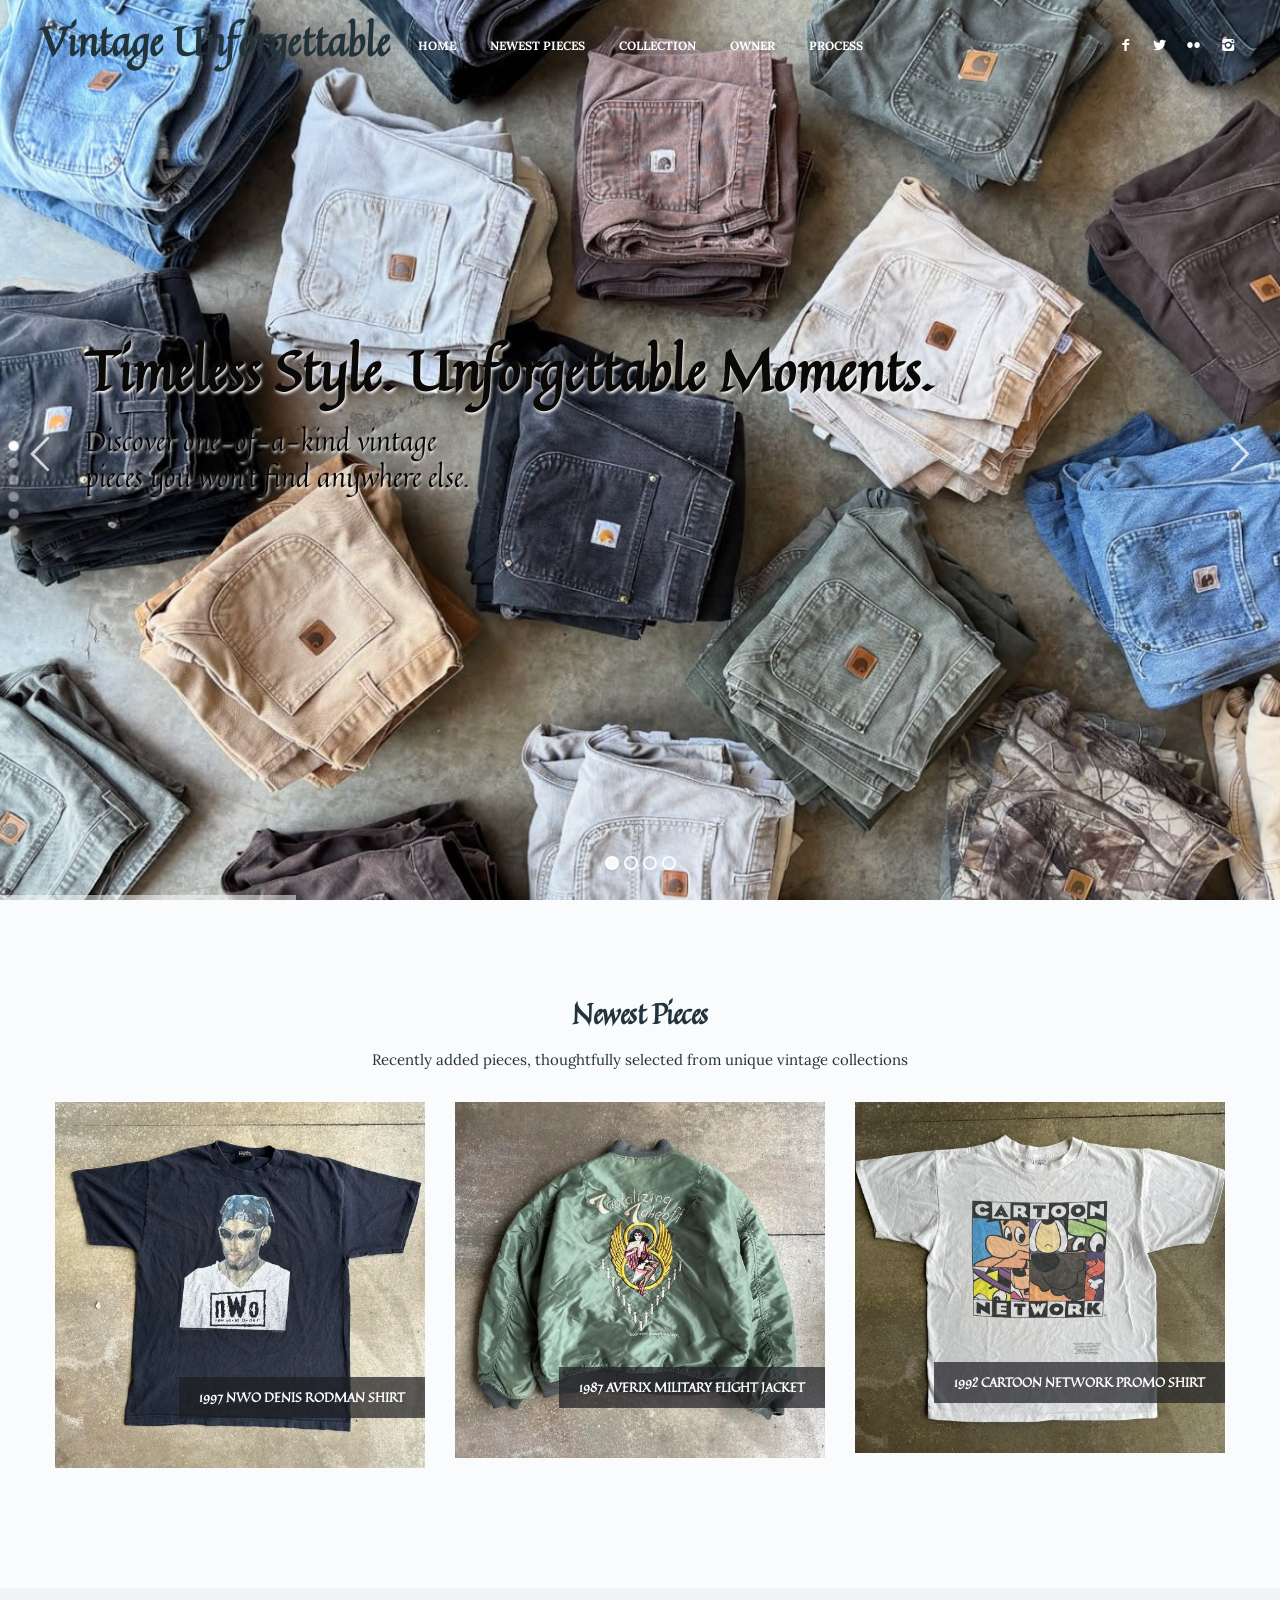
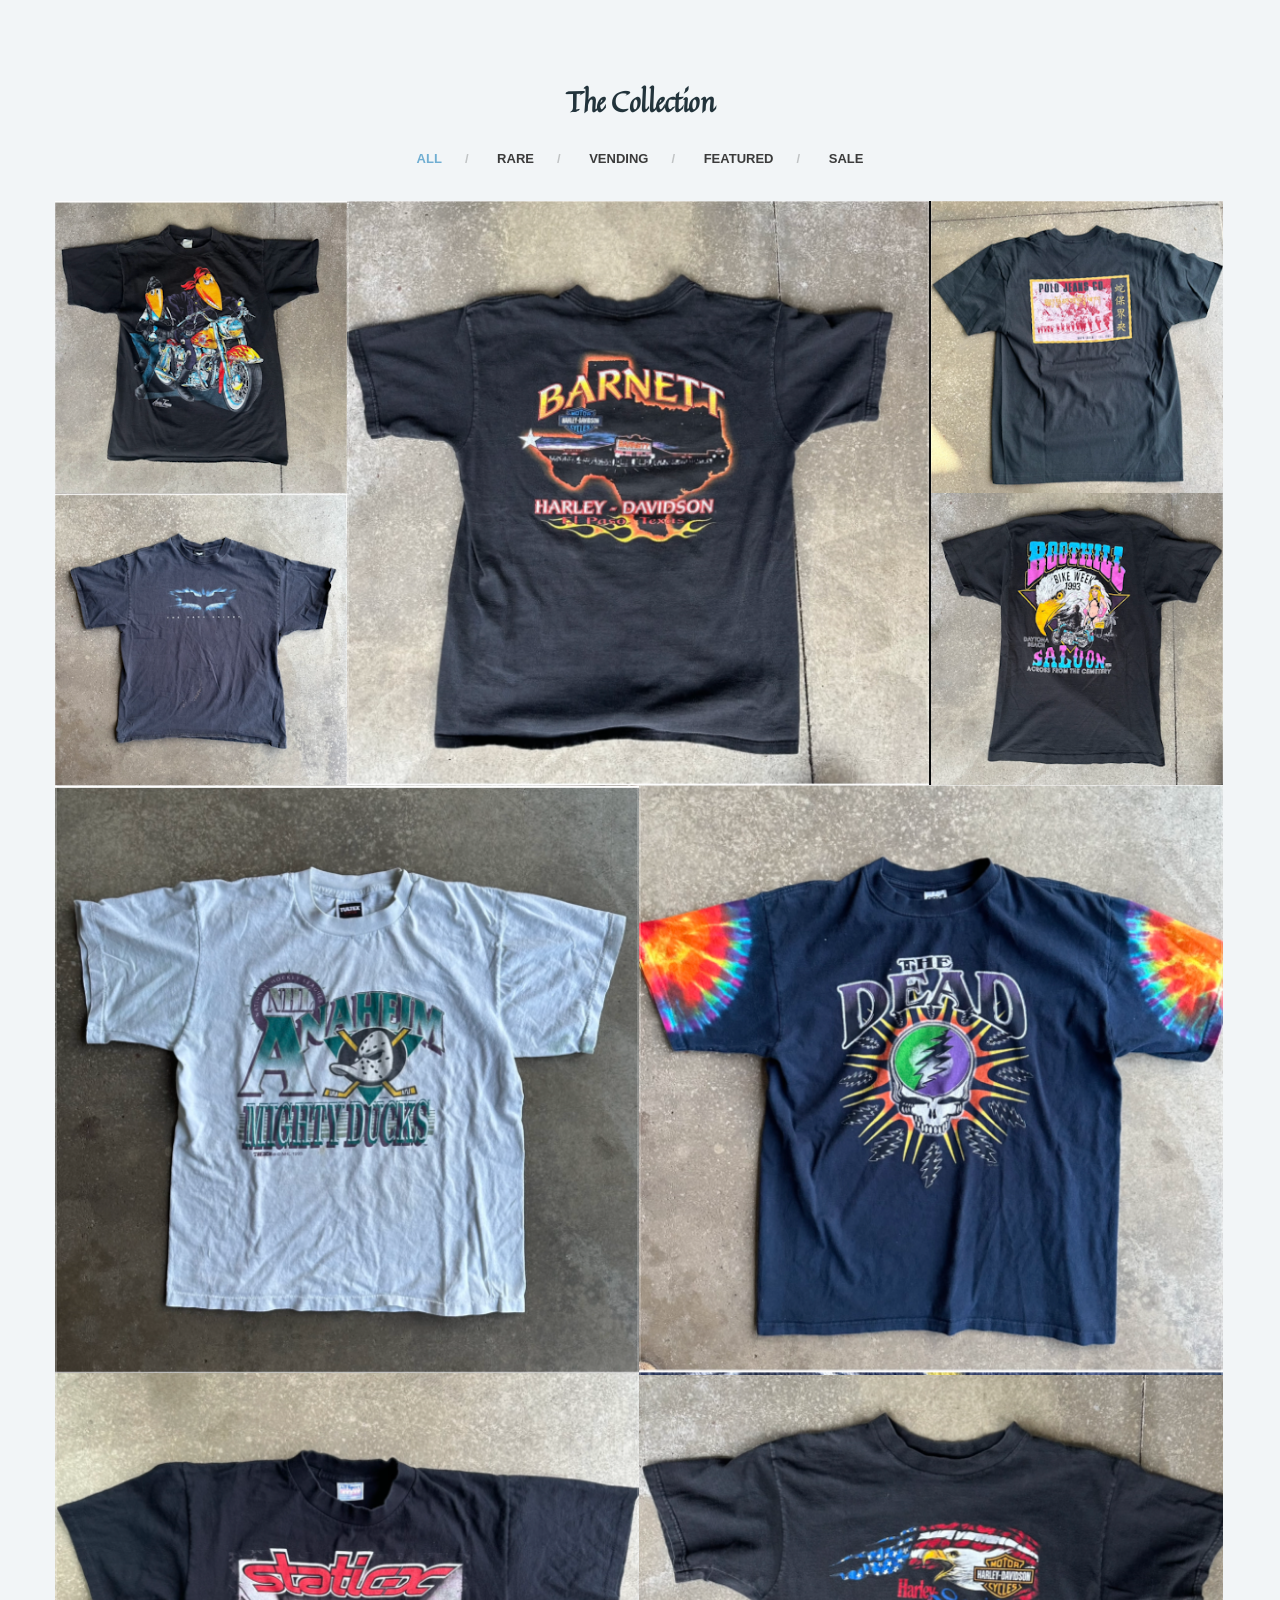
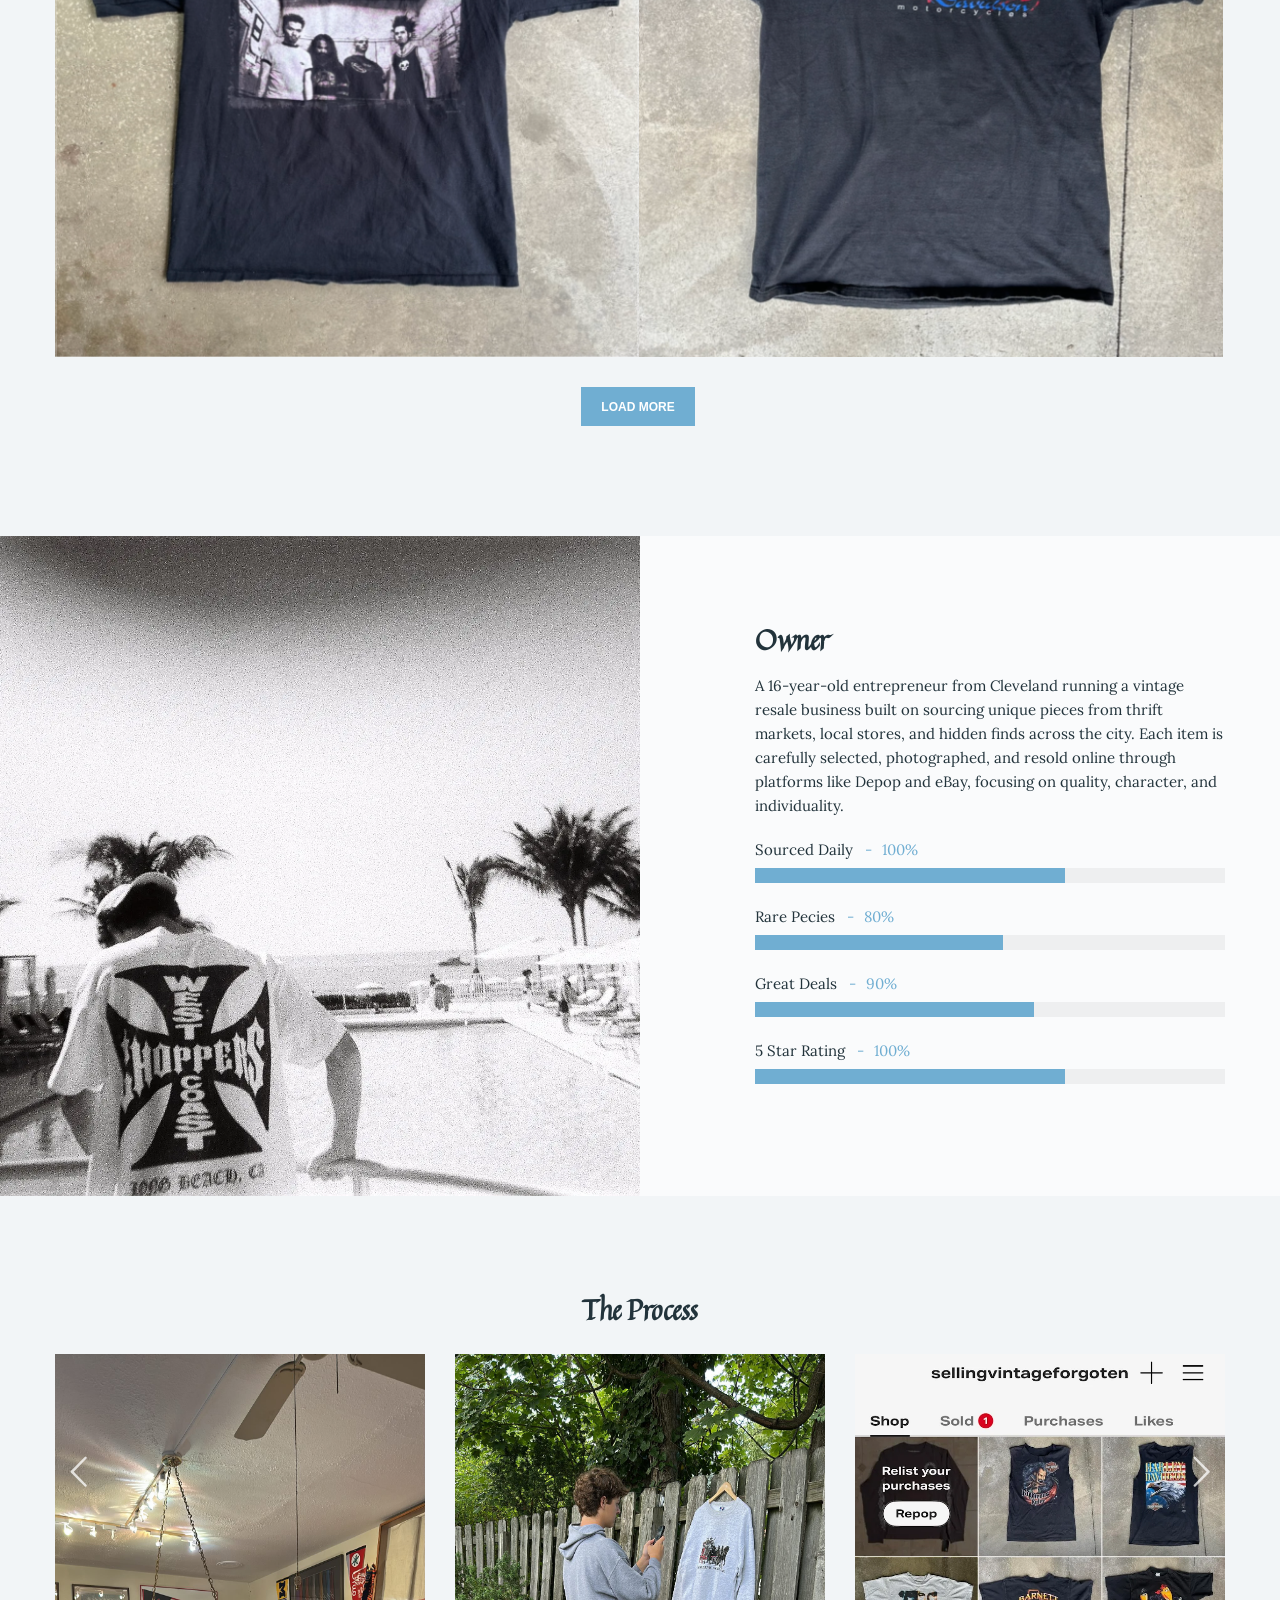
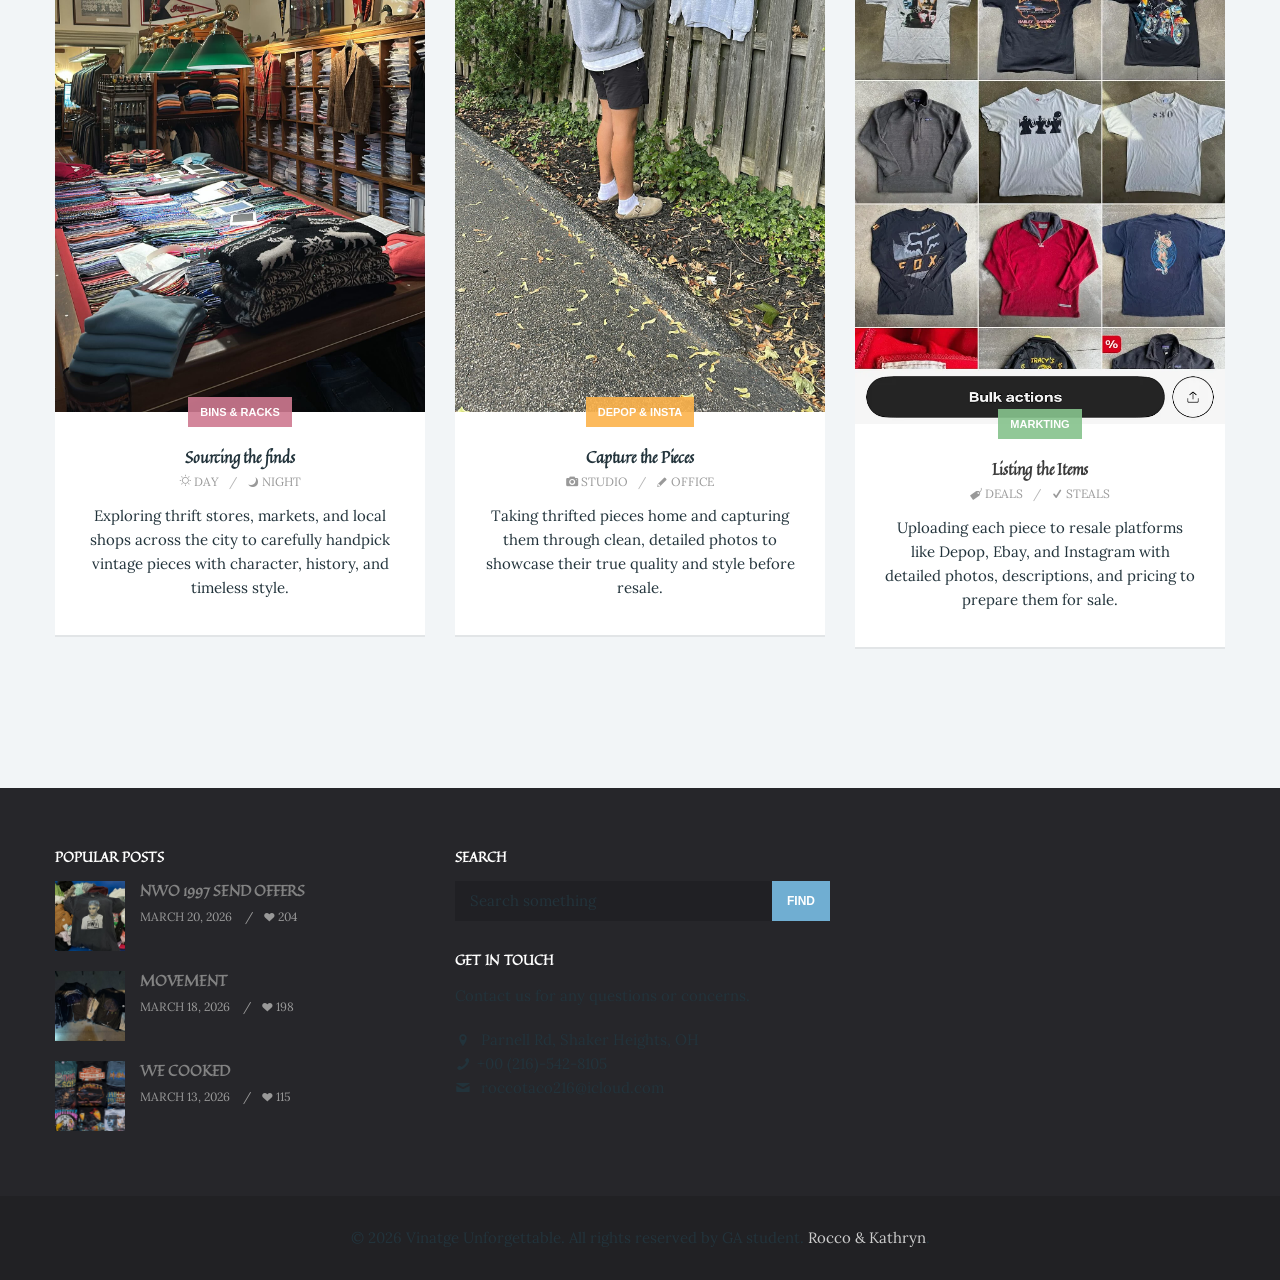
==== index.html @ 52783e13 "345 rrr" ====
<!DOCTYPE html>
<html lang="en">

<head>
  <meta charset="utf-8">
  <meta name="viewport" content="width=device-width, initial-scale=1.0">
  <meta name="description" content="">
  <meta name="author" content="">
  <link rel="shortcut icon" href="style/images/favicon.png">
  <title>Vinatge Unforgettable</title>
  <!-- Bootstrap core CSS -->
  <link href="style/css/bootstrap.min.css" rel="stylesheet">
  <link href="style/css/plugins.css" rel="stylesheet">
  <link href="style.css" rel="stylesheet">
  <link href="style/css/color/blue.css" rel="stylesheet">
  <link rel="preconnect" href="https://fonts.googleapis.com">
  <link rel="preconnect" href="https://fonts.gstatic.com" crossorigin>
  <link
    href="https://fonts.googleapis.com/css2?family=Lora:ital,wght@0,400..700;1,400..700&family=Quintessential&display=swap"
    rel="stylesheet">
  <link href="style/type/icons.css" rel="stylesheet">
  <link href="style/css/custom.css" rel="stylesheet">
</head>

<body>
  <div id="preloader">
    <div class="textload">Loading</div>
    <div id="status">
      <div class="spinner"></div>
    </div>
  </div>
  <main class="body-wrapper">
    <nav class="navbar">
      <div class="navbar-header">
        <div class="basic-wrapper">
          <div class="navbar-brand"> <a href="#">Vintage Unforgettable</a>
          </div>
          <a class="btn responsive-menu" data-toggle="collapse" data-target=".navbar-collapse"><i></i></a>
        </div>
        <!-- /.basic-wrapper -->
      </div>
      <!-- /.navbar-header -->
      <div class="collapse navbar-collapse">
        <ul class="nav navbar-nav">
          <li class="current"><a href="#">Home</a></li>
          <li><a href="#newestpieces">Newest Pieces</a></li>
          <li><a href="#collection">Collection</a></li>
          <li><a href="#owner">Owner</a></li>
          <li><a href="#theprocess">Process</a></li>


        </ul>
        <!-- /.navbar-nav -->
      </div>
      <!-- /.navbar-collapse -->
      <div class="social-wrapper">
        <ul class="social naked">
          <li><a href="#"><i class="icon-s-facebook"></i></a></li>
          <li><a href="#"><i class="icon-s-twitter"></i></a></li>
          <li><a href="#"><i class="icon-s-flickr"></i></a></li>
          <li><a href="#"><i class="icon-s-instagram"></i></a></li>
        </ul>
        <!-- /.social -->
      </div>
      <!-- /.social-wrapper -->
    </nav>
    <!-- /.navbar -->

    <div class="tp-fullscreen-container revolution">
      <div class="tp-fullscreen">
        <ul>
          <li data-transition="fade"> <img src="img/pants.jpg" alt="" data-bgposition="center top" data-bgfit="cover"
              data-bgrepeat="no-repeat" />
            <h1 class="tp-caption large sfr" data-x="30" data-y="263" data-speed="900" data-start="800"
              data-easing="Sine.easeOut">Timeless Style. Unforgettable Moments.</h1>
            <div class="tp-caption medium sfr" data-x="30" data-y="348" data-speed="900" data-start="1500"
              data-easing="Sine.easeOut">Discover one-of-a-kind vintage <br />
              pieces you won’t find anywhere else.</div>
          </li>
          <li data-transition="fade"> <img src="img/car.jpg" alt="" data-bgposition="center top" data-bgfit="cover"
              data-bgrepeat="no-repeat" />
            <div class="tp-caption large text-center sfl" data-x="center" data-y="283" data-speed="900" data-start="800"
              data-easing="Sine.easeOut">Built on Rarity.</div>
            <div class="tp-caption large text-center sfr" data-x="center" data-y="363" data-speed="900"
              data-start="1500" data-easing="Sine.easeOut"> Defined by Style.</div>
          </li>
          <li data-transition="fade"> <img src="img/unnamed.jpg" alt="" data-bgposition="center top" data-bgfit="cover"
              data-bgrepeat="no-repeat" />
            <div class="tp-caption large text-center sfb" data-x="center" data-y="293" data-speed="900" data-start="800"
              data-easing="Sine.easeOut">Beyond Ordinary Vintage</div>
            <div class="tp-caption medium text-center sfb" data-x="center" data-y="387" data-speed="900"
              data-start="1500" data-easing="Sine.easeOut">Authentic vintage finds you won’t come across twice</div>
          </li>
          <li data-transition="fade"> <img src="img/hoodie.webp" alt="" data-bgposition="center top" data-bgfit="cover"
              data-bgrepeat="no-repeat" />
            <div class="tp-caption large text-center sfb" data-x="center" data-y="293" data-speed="900" data-start="800"
              data-easing="Sine.easeOut">Beyond Ordinary Vintage</div>
            <div class="tp-caption medium text-center sfb" data-x="center" data-y="387" data-speed="900"
              data-start="1500" data-easing="Sine.easeOut">Authentic vintage finds you won’t come across twice</div>
          </li>

        </ul>
        <div class="tp-bannertimer tp-bottom"></div>
      </div>
      <!-- /.tp-fullscreen-container -->
    </div>
    <!-- /.revolution -->

    <div class="light-wrapper">
      <div class="container inner">
        <div class="thin">
          <h3 class="section-title text-center"> Newest Pieces </h3>
          <div class="dark-wrapper" id="newestpieces"></div>
          <p class="text-center">Recently added pieces, thoughtfully selected from unique vintage collections</p>
        </div>
        <!-- /.thin -->
        <div class="divide10"></div>
        <div class="row">
          <div class="col-sm-4">
            <div class="caption-overlay">
              <figure><a href="#"><img src="style/images/NWO.webp" alt="" /> </a></figure>
              <div class="caption bottom-right">
                <div class="title">
                  <h3 class="main-title layer">1997 NWO Denis Rodman Shirt</h3>
                </div>
                <!--/.title -->
              </div>
              <!--/.caption -->
            </div>
          </div>
          <!-- /column -->
          <div class="col-sm-4">
            <div class="caption-overlay">
              <figure><a href="#"><img src="style/images/art/jacket.webp" alt="" /> </a></figure>
              <div class="caption bottom-right">
                <div class="title">
                  <h3 class="main-title layer">1987 AVERIX Military Flight Jacket</h3>
                </div>
                <!--/.title -->
              </div>
              <!--/.caption -->
            </div>
          </div>
          <!-- /column -->
          <div class="col-sm-4">
            <div class="caption-overlay">
              <figure><a href="#"><img src="style/images/Cart.webp" alt="" /> </a></figure>
              <div class="caption bottom-right">
                <div class="title">
                  <h3 class="main-title layer">1992 Cartoon Network Promo Shirt</h3>
                </div>
                <!--/.title -->
              </div>
              <!--/.caption -->
            </div>
          </div>
          <!-- /column -->
        </div>
        <!-- /.row -->

      </div>
      <!-- /.container -->
    </div>
    <!-- /.light-wrapper -->

    <div class="dark-wrapper" id="collection">
      <div class="container inner">
        <div class="thin">
          <h3 class="section-title text-center">The Collection</h3>
          <p class="text-center"></p>
        </div>
        <!-- /.thin -->
        <div class="divide10"></div>
        <div class="cbp-panel">
          <div id="js-filters-mosaic" class="cbp-filter-container text-center">
            <div data-filter="*" class="cbp-filter-item-active cbp-filter-item">All</div>
            <div data-filter=".print" class="cbp-filter-item"> Rare </div>
            <div data-filter=".web" class="cbp-filter-item"> Vending </div>
            <div data-filter=".logo" class="cbp-filter-item"> Featured </div>
            <div data-filter=".motion" class="cbp-filter-item"> Sale </div>
          </div>
          <div id="js-grid-mosaic" class="cbp">
            <div class="cbp-item print motion"> <a class="cbp-caption fancybox-media" data-rel="portfolio"
                href="https://vimeo.com/24243147" data-title-id="title-1">
                <div class="cbp-caption-defaultWrap"> <img src="" alt="" /> </div>
                <div class="cbp-caption-activeWrap">
                  <div class="cbp-l-caption-alignCenter">
                    <div class="cbp-l-caption-body">
                      <div class="cbp-l-caption-title"><span class="cbp-plus"></span></div>
                    </div>
                  </div>
                </div>
                <!--/.cbp-caption-activeWrap -->
              </a>
              <div id="title-1" class="hidden">
                <h3>Ipsum Tortor Dapibus</h3>
                <p>Aenean eu leo quam. Pellentesque ornare sem lacinia quam venenatis vestibulum.</p>
              </div>
              <!-- /.hidden -->
            </div>
            <!--/.cbp-item -->

            <div class="cbp-item print"> <a class="cbp-caption fancybox-media" data-rel="portfolio"
                href="style/images/art/p2-full.jpg" data-title-id="title-2">
                <div class="cbp-caption-defaultWrap"> <img src="img/bike.png" alt="" /> </div>
                <div class="cbp-caption-activeWrap">
                  <div class="cbp-l-caption-alignCenter">
                    <div class="cbp-l-caption-body">
                      <div class="cbp-l-caption-title"><span class="cbp-plus"></span></div>
                    </div>
                  </div>
                </div>
                <!--/.cbp-caption-activeWrap -->
              </a> </div>
            <!--/.cbp-item -->

            <div class="cbp-item web logo"> <a class="cbp-caption fancybox-media" data-rel="portfolio"
                href="style/images/art/p3-full.jpg" data-title-id="title-3">
                <div class="cbp-caption-defaultWrap"> <img src="img/flame.webp" alt="" /> </div>
                <div class="cbp-caption-activeWrap">
                  <div class="cbp-l-caption-alignCenter">
                    <div class="cbp-l-caption-body">
                      <div class="cbp-l-caption-title"><span class="cbp-plus"></span></div>
                    </div>
                  </div>
                </div>
                <!--/.cbp-caption-activeWrap -->
              </a>
              <div id="title-3" class="hidden">
                <h3>Ullamcorper Sem Bibendum</h3>
                <p>Praesent commodo cursus magna, vel scelerisque nisl consectetur et.</p>
              </div>
              <!-- /.hidden -->
            </div>
            <!--/.cbp-item -->

            <div class="cbp-item web"> <a class="cbp-caption fancybox-media" data-rel="portfolio"
                href="style/images/art/p4-full.jpg" data-title-id="title-4">
                <div class="cbp-caption-defaultWrap"> <img src="img/polo.png" alt="" /> </div>
                <div class="cbp-caption-activeWrap">
                  <div class="cbp-l-caption-alignCenter">
                    <div class="cbp-l-caption-body">
                      <div class="cbp-l-caption-title"><span class="cbp-plus"></span></div>
                    </div>
                  </div>
                </div>
                <!--/.cbp-caption-activeWrap -->
              </a> </div>
            <!--/.cbp-item -->

            <div class="cbp-item print logo"> <a class="cbp-caption fancybox-media" data-rel="portfolio"
                href="style/images/art/p5-full.jpg" data-title-id="title-5">
                <div class="cbp-caption-defaultWrap"> <img src="img/bat.png" alt="" /> </div>
                <div class="cbp-caption-activeWrap">
                  <div class="cbp-l-caption-alignCenter">
                    <div class="cbp-l-caption-body">
                      <div class="cbp-l-caption-title"><span class="cbp-plus"></span></div>
                    </div>
                  </div>
                </div>
                <!--/.cbp-caption-activeWrap -->
              </a> </div>
            <!--/.cbp-item -->

            <div class="cbp-item print web"> <a class="cbp-caption fancybox-media" data-rel="portfolio"
                href="style/images/art/p6-full.jpg" data-title-id="title-6">
                <div class="cbp-caption-defaultWrap"> <img src="img/ducks.webp" alt="" /> </div>
                <div class="cbp-caption-activeWrap">
                  <div class="cbp-l-caption-alignCenter">
                    <div class="cbp-l-caption-body">
                      <div class="cbp-l-caption-title"><span class="cbp-plus"></span></div>
                    </div>
                  </div>
                </div>
                <!--/.cbp-caption-activeWrap -->
              </a>
              <div id="title-6" class="hidden">
                <h3>Ullamcorper Sem Bibendum</h3>
                <p>Praesent commodo cursus magna, vel scelerisque nisl consectetur et.</p>
              </div>
              <!-- /.hidden -->
            </div>
            <!--/.cbp-item -->

            <div class="cbp-item motion logo"> <a class="cbp-caption fancybox-media" data-rel="portfolio"
                href="https://vimeo.com/6757600" data-title-id="title-7">
                <div class="cbp-caption-defaultWrap"> <img src="img/dead.webp" alt="" /> </div>
                <div class="cbp-caption-activeWrap">
                  <div class="cbp-l-caption-alignCenter">
                    <div class="cbp-l-caption-body">
                      <div class="cbp-l-caption-title"><span class="cbp-plus"></span></div>
                    </div>
                  </div>
                </div>
                <!--/.cbp-caption-activeWrap -->
              </a> </div>
            <!--/.cbp-item -->

            <div class="cbp-item print logo"> <a class="cbp-caption fancybox-media" data-rel="portfolio"
                href="style/images/art/p8-full.jpg" data-title-id="title-8">
                <div class="cbp-caption-defaultWrap"> <img src="img/boot.png" alt="" /> </div>
                <div class="cbp-caption-activeWrap">
                  <div class="cbp-l-caption-alignCenter">
                    <div class="cbp-l-caption-body">
                      <div class="cbp-l-caption-title"><span class="cbp-plus"></span></div>
                    </div>
                  </div>
                </div>
                <!--/.cbp-caption-activeWrap -->
              </a> </div>
            <!--/.cbp-item -->

            <div class="cbp-item logo web"> <a class="cbp-caption fancybox-media" data-rel="portfolio"
                href="style/images/art/p9-full.jpg" data-title-id="title-9">
                <div class="cbp-caption-defaultWrap"> <img src="img/statioc x.webp" alt="" /> </div>
                <div class="cbp-caption-activeWrap">
                  <div class="cbp-l-caption-alignCenter">
                    <div class="cbp-l-caption-body">
                      <div class="cbp-l-caption-title"><span class="cbp-plus"></span></div>
                    </div>
                  </div>
                </div>
                <!--/.cbp-caption-activeWrap -->
              </a> </div>
            <!--/.cbp-item -->

            <div class="cbp-item print web"> <a class="cbp-caption fancybox-media" data-rel="portfolio"
                href="style/images/art/p10-full.jpg" data-title-id="title-10">
                <div class="cbp-caption-defaultWrap"> <img src="img/flag.webp" alt="" /> </div>
                <div class="cbp-caption-activeWrap">
                  <div class="cbp-l-caption-alignCenter">
                    <div class="cbp-l-caption-body">
                      <div class="cbp-l-caption-title"><span class="cbp-plus"></span></div>
                    </div>
                  </div>
                </div>

                <!--/.cbp-caption-activeWrap -->

              </a> </div>

            <!--/.cbp-item -->



          </div>
          <!--/.cbp -->

        </div>
        <!--/.cbp-panel -->
        <div class="divide30"></div>
        <div id="js-grid-mosaic-more" class="cbp-l-loadMore-text"> <a href="ajax/loadmore2.html"
            class="cbp-l-loadMorelink btn" rel="nofollow"> <span class="cbp-l-loadMore-defaultText">Load More</span>
            <span class="cbp-l-loadMore-loadingText">Loading...</span> <span class="cbp-l-loadMore-noMoreLoading">No
              More Works</span> </a> </div>
      </div>
      <!-- /.container -->
    </div>
    <!-- /.dark-wrapper -->

    <div class="light-wrapper">
      <div class="col-image">
        <div class="bg-wrapper col-md-6">
          <div class="bg-holder" style="background-image: url(img/me.webp);"></div>
        </div>
        <!--/.bg-wrapper -->
        <div class="container">
          <div class="dark-wrapper" id="owner"></div>
          <div class="row">
            <div class="col-md-5 col-md-offset-7 inner-col">
              <h3 class="section-title">Owner</h3>
              <p>A 16-year-old entrepreneur from Cleveland running a vintage resale business built on sourcing unique
                pieces from thrift markets, local stores, and hidden finds across the city. Each item is carefully
                selected, photographed, and resold online through platforms like Depop and eBay, focusing on quality,
                character, and individuality.</p>
              <ul class="progress-list">
                <li>
                  <p>Sourced Daily <em>100%</em></p>
                  <div class="progress plain">
                    <div class="bar" data-width="100"></div>
                  </div>
                </li>
                <li>
                  <p>Rare Pecies <em>80%</em></p>
                  <div class="progress plain">
                    <div class="bar" data-width="80"></div>
                  </div>
                </li>
                <li>
                  <p>Great Deals <em>90%</em></p>
                  <div class="progress plain">
                    <div class="bar" data-width="90"></div>
                  </div>
                </li>
                <li>
                  <p>5 Star Rating <em>100%</em></p>
                  <div class="progress plain">
                    <div class="bar" data-width="100"></div>
                  </div>
                </li>
              </ul>
              <!-- /.progress-list -->
            </div>
            <!--/column -->
          </div>
          <!--/.row -->
        </div>
        <!--/.container -->
      </div>
      <!--/.col-image -->

    </div>
    <!-- /.light-wrapper -->

    <div class="dark-wrapper">
      <div class="container inner">
        <h3 class="section-title text-center">The Process</h3>
        <div id="theProcess"></div>
        <div class="divide10"></div>
        <div class="carousel-wrapper">
          <div class="carousel carousel-boxed blog">
            <div class="item post">
              <figure class="main"><img src="img/sourcing.jpg" alt="" /></figure>
              <div class="box text-center">
                <div class="category cat9"><span><a href="#">Bins & Racks</a></span></div>
                <h4 class="post-title">Sourcing the finds</h4>
                <div class="meta"><span class="date"><i
                        class="budicon-sun"></i> Day</span><span class="comments"><i
                        class="icon-moon"></i> Night</span></div>
                <p>Exploring thrift stores, markets, and local shops across the city to carefully handpick vintage
                  pieces with character, history, and timeless style.</p>
              </div>
              <!-- /.box -->

            </div>
            <!-- /.post -->

            <div class="item post">
              <figure class="main"><img src="img/photos.png" alt="" /></figure>
              <div class="box text-center">
                <div class="category cat12"><span><a href="#">Depop & Insta</a></span></div>
                <h4 class="post-title">Capture the Pieces</h4>
                <div class="meta"><span class="date"><i
                        class="icon-camera"></i> Studio</span><span class="comments"><i
                        class="icon-pencil"></i> Office</span></div> 
                <p>Taking thrifted pieces home and capturing them through clean, detailed photos to showcase their true
                  quality and style before resale.</p>
              </div>
              <!-- /.box -->

            </div>
            <!-- /.post -->

            <div class="item post">
              <figure class="main"><img src="img/depop.webp" alt="" /></figure>
              <div class="box text-center">
                <div class="category cat5"><span><a href="#">Markting</span></div>
                <h4 class="post-title">Listing the Items</a></h4>
                <div class="meta"><span class="date"><i
                        class="icon-tag"></i> Deals</span><span class="comments"><i
                        class="icon-check"></i> Steals</span></div>
                <p>Uploading each piece to resale platforms like Depop, Ebay, and Instagram with detailed photos,
                  descriptions, and pricing to prepare them for sale.</p>
              </div>
              <!-- /.box -->

            </div>
            <!-- /.post -->
            <div class="item post">
              <figure class="main"><img src="img/shipping.jpg" alt="" /></figure>
              <div class="box text-center">
                <div class="category cat6"><span><a href="#">Deliveries</a></span></div>
                <h4 class="post-title">Fulfilling Orders</h4>
                <div class="meta"><span class="date"><i
                        class="icon-hourglass"></i> Curating</span><span class="comments"><i
                        class="icon-paper-plane"></i> Shipping</span></div>
                <p>Once your order is placed, each piece is carefully inspected, securely packaged, and shipped with
                  care so it arrives safely and in great condition, ready to be worn and loved again</p>
              </div>
              <!-- /.box -->

            </div>
            <!-- /.post -->

          </div>
          <!--/.carousel -->
        </div>
        <!--/.carousel-wrapper -->
      </div>
      <!--/.container -->

    </div>
    <!-- /.dark-wrapper -->
    <footer class="footer inverse-wrapper">
      <div class="container inner">
        <div class="row">
          <div class="col-sm-4">
            <div class="widget">
              <h3 class="widget-title">Popular Posts</h3>
              <ul class="post-list">
                <li>
                  <div class="icon-overlay"> <img src="img/NWO POST.webp" alt="" /> 
                  </div>
                  <div class="meta">
                    <h5>NWO 1997 SEND OFFERS</h5>
                    <em><span class="date">March 20, 2026</span> <span class="comments"><a href="#"><i
                            class="icon-heart"></i> 204</a></span></em>
                  </div>
                </li>
                <li>
                  <div class="icon-overlay"> <img src="img/movement.webp" alt="" /> 
                  </div>
                  <div class="meta">
                    <h5>Movement</h5>
                    <em><span class="date">March 18, 2026</span> <span class="comments"><a href="#"><i
                            class="icon-heart"></i> 198</a></span></em>
                  </div>
                </li>
                <li>
                  <div class="icon-overlay"> <a href="blog-post.html"><img src="img/Clothes.webp" alt="" /> </a>
                  </div>
                  <div class="meta">
                    <h5>We cooked</h5>
                    <em><span class="date">March 13, 2026</span> <span class="comments"><a href="#"><i
                            class="icon-heart"></i> 115</a></span></em>
                  </div>
                </li>
              </ul>
              <!-- /.post-list -->
            </div>
            <!-- /.widget -->
          </div>
          <!-- /column -->

          <!-- /column -->

          <div class="col-sm-4">
            <div class="widget">
              <h4 class="widget-title">Search</h4>
              <form class="searchform" method="get">
                <input type="text" id="s2" name="s" value="Search something" onfocus="this.value=''"
                  onblur="this.value='Search something'">
                <button type="submit" class="btn btn-default">Find</button>
              </form>
            </div>
            <!-- /.widget -->
            <div class="widget">
              <h4 class="widget-title">Get In Touch</h4>
              <p>Contact us for any questions or concerns.</p>
              <div class="contact-info"> <i class="icon-location"></i> Parnell Rd, Shaker Heights, OH <br />
                <i class="icon-phone"></i>+00 (216)-542-8105 <br />
                <i class="icon-mail"></i> <a href="roccotaco216@gilmour.org">roccotaco216@icloud.com</a>
              </div>
            </div>
            <!-- /.widget -->

          </div>
          <!-- /column -->

        </div>
        <!-- /.row -->
      </div>
      <!-- .container -->

      <div class="sub-footer">
        <div class="container inner">
          <p class="text-center">© 2026 Vinatge Unforgettable. All rights reserved by GA student. <a
              href="">Rocco & Kathryn</a>.</p>
        </div>
        <!-- .container -->
      </div>
      <!-- .sub-footer -->
    </footer>
    <!-- /footer -->

  </main>
  <!--/.body-wrapper -->
  <script src="style/js/jquery.min.js"></script>
  <script src="style/js/bootstrap.min.js"></script>
  <script src="style/js/plugins.js"></script>
  <script src="style/js/classie.js"></script>
  <script src="style/js/jquery.themepunch.tools.min.js"></script>
  <script src="style/js/scripts.js"></script>
</body>

</html>
---- style.css ----
/*-------------------------------------------------------------------------------------
Theme Name:	Lydia
Theme URI: 	https://demos.elemisthemes.com/lydia
Version:	1.0.7
Author:		elemis
-------------------------------------------------------------------------------------*/
/*-------------------------------------------------------------------------------------
[TABLE OF CONTENTS]

	00. RESET
	01. GENERAL
	02. BUTTON
	03. NAVBAR
	04. STICKY NAVBAR
	05. REVOLUTION SLIDER
	06. OWL CAROUSEL
	07. SWIPER
	08. CUBE PORTFOLIO
	09. BASIC GALLERY
	10. SLIDE PORTFOLIO
	11. PORTFOLIO POSTS
	12. PARALLAX
	13. VIDEO PARALLAX
	14. BLOG
	15. WIDGETS
	16. THUMBNAIL OVERLAY
	17. PROGRESS BAR
	18. FEATURES
	19. FACTS
	20. TABS
	21. ACCORDION / TOGGLE
	22. PRICING & TABLES
	23. TOOLTIP
	24. TESTIMONIALS
	25. COMMENTS
	26. FORMS
	27. SOCIAL ICONS
	28. FANCYBOX
	29. FONT ICON PAGES
	30. DIVIDERS
	31. RESPONSIVE
	
	font-family: 'Karla', sans-serif;
	font-family: 'Montserrat', sans-serif;
	text: #5b5b5b
	hover: #70aed2
	headings: #3b3b3b
	
-------------------------------------------------------------------------------------*/
/*-----------------------------------------------------------------------------------*/
/*	00. RESET
/*-----------------------------------------------------------------------------------*/
*,
*:before,
*:after {
    -webkit-box-sizing: border-box;
    -moz-box-sizing: border-box;
    box-sizing: border-box;
}
:focus {
    outline: 0 !important
}
.fit-vids-style {
    display: none
}
figure {
    margin: 0;
    padding: 0;
}
figure img {
    height: auto;
    width: 100%;
    max-width: 100%;
}
iframe {
    border: none
}
::selection {
    background: #cee2ef; /* Safari */
    color: #2f2f2f;
}
::-moz-selection {
    background: #cee2ef; /* Firefox */
    color: #2f2f2f;
}
@-webkit-keyframes rotation { 
	from {
	    -webkit-transform: rotate(0deg)
	}
	to {
	    -webkit-transform: rotate(359deg)
	}
}
@-moz-keyframes rotation { 
	from {
	    -moz-transform: rotate(0deg)
	}
	to {
	    -moz-transform: rotate(359deg)
	}
}
@-o-keyframes rotation { 
	from {
	    -o-transform: rotate(0deg)
	}
	to {
	    -o-transform: rotate(359deg)
	}
}
@keyframes rotation { 
	from {
	    transform: rotate(0deg)
	}
	to {
	    transform: rotate(359deg)
	}
}
#preloader {
    position: fixed;
    top: 0;
    left: 0;
    right: 0;
    bottom: 0;
    background-color: #f9f9f9;
    z-index: 9999999;
}
#status {
    width: 40px;
    height: 40px;
    position: absolute;
    left: 50%;
    top: 50%;
    margin: -20px 0 0 -20px;
}
.spinner {
    height: 40px;
    width: 40px;
    position: relative;
    -webkit-animation: rotation .8s infinite linear;
    -moz-animation: rotation .8s infinite linear;
    -o-animation: rotation .8s infinite linear;
    animation: rotation .8s infinite linear;
    border-left: 3px solid rgba(112,174,210,.15);
    border-right: 3px solid rgba(112,174,210,.15);
    border-bottom: 3px solid rgba(112,174,210,.15);
    border-top: 3px solid rgba(112,174,210,.8);
    border-radius: 100%;
}
#preloader .textload {
	width: 100%;
	position: absolute;
	top: calc(50% + 30px);
	left: 0;
	text-transform: uppercase;
	text-align: center;
	color: #70aed2;
	font-family: 'Montserrat', sans-serif;
}
.icon img {
    width: 100%;
    height: 100%;
}
video::-webkit-media-controls-start-playback-button {
    display: none!important;
    -webkit-appearance: none;
}
/*-----------------------------------------------------------------------------------*/
/*	01. GENERAL
/*-----------------------------------------------------------------------------------*/
body {
    overflow-x: hidden;
    font-size: 15px;
    font-weight: normal;
    -webkit-font-smoothing: antialiased;
    -moz-osx-font-smoothing: grayscale;
    -webkit-text-size-adjust: 100%;
    color: #5b5b5b;
    font-family: 'Karla', sans-serif;
    background: #fafbfc;
}
.container {
    padding-right: 0;
    padding-left: 0;
}
body,
li,
address {
    line-height: 24px
}
input,
button,
select,
textarea {
    font-family: inherit;
    font-size: 18px;
    font-weight: normal;
}
p {
    margin: 0 0 20px
}
a {
    color: #70aed2;
    transition: all 150ms ease-in;
}
a.line:hover {
    border-bottom: 1px solid #70aed2;
    transition: all 150ms ease-in;
}
a:hover,
a:focus {
    color: #70aed2;
    text-decoration: none;
}
h1,
h2,
h3,
h4,
h5,
h6 {
    margin-top: 0;
    color: #3b3b3b;
    margin-bottom: 10px;
    font-weight: 700;
    letter-spacing: -0.5px;
    font-family: 'Montserrat', sans-serif;
}
h1 {
    font-size: 28px;
    line-height: 32px;
    margin-bottom: 15px;
}
h2 {
    font-size: 24px;
    line-height: 28px;
    margin-bottom: 15px;
}
h3 {
    font-size: 18px;
    line-height: 22px;
}
h4 {
    font-size: 16px;
    line-height: 20px;
    margin-bottom: 7px;
    letter-spacing: -0.2px;
}
h5 {
	font-size: 15px;
	line-height: 19px;
	letter-spacing: -0.2px;
}
h6 {
	font-size: 14px;
	line-height: 18px;
	letter-spacing: -0.2px;
}
h1.post-title,
h2.post-title {
    font-size: 20px
}
h4.post-title {
    margin-bottom: 3px;
}
.image-grid h4.post-title {
	margin: 0;
}
.post-title a {
    color: #3b3b3b
}
.post-title a:hover {
    color: #70aed2
}
.section-title.text-center {
    text-align: center;
    margin-left: auto;
    margin-right: auto;
}
.section-title {
    font-size: 28px;
    line-height: 28px;
    margin-bottom: 20px;
}
.section-title span {
	color: #70aed2
}
.headline {
	margin-bottom: 20px;
}
.headline h2 {
    font-size: 40px;
    line-height: 45px;
}
.headline p {
    margin: 0;
}
.lead {
	font-size: 20px;
	line-height: 25px;
	font-weight: normal;
}
.inner {
    padding-top: 100px;
    padding-bottom: 100px;
}
.inner2 {
    padding-top: 70px;
    padding-bottom: 70px;
}
footer .inner {
    padding-top: 60px;
    padding-bottom: 50px;
}
.meta,
.meta a,
.more {
    color: #999999;
    font-size: 12px;
    text-transform: uppercase;
}
.more {
	font-size: 13px;
	line-height: 1;
}
.more:after {
	content: "→";
	padding-left: 5px;
}
.meta a:hover,
.more:hover {
	color: #70aed2
}
.meta {
    display: block;
    margin-bottom: 10px;
}
.meta span:before {
    content: "/";
    padding: 0 10px;
    color: #b5b5b5;
}
.meta span:first-child:before {
    display: none
}
.meta.tags {
    margin: 0 !important;
}
.meta.tags a:before {
    content: "#";
    display: inline;
}
h2.post-title + .meta {
	margin-top: -10px;
}
.post h2.post-title + .meta {
	margin-top: 0;
}
.thin {
    width: 85%;
    margin: 0 auto;
}
.light-wrapper {
	background: #fafbfc;
}
.dark-wrapper {
	background: #f2f5f7;
}
.inverse-wrapper {
    background: #26262a;
    color: #cdcdcd;
    position: relative;
}
.sub-footer {
    background: #212124;
}
.sub-footer p {
    margin: 0;
}
.sub-footer .inner {
	padding-top: 30px;
	padding-bottom: 30px;
}
.inverse-wrapper h1,
.inverse-wrapper h2,
.inverse-wrapper h3,
.inverse-wrapper h4,
.inverse-wrapper h5,
.inverse-wrapper h6 {
    color: #fff
}
.inverse-wrapper .section-title.text-center:after {
    color: inherit
}
hr {
    border: 0;
    border-bottom: 1px solid rgba(0,0,0,0.1);
    padding-top: 100px;
    margin-bottom: 100px;
    box-shadow: none;
}
ul {
    padding: 0 0 0 18px
}
ol {
    padding: 0 0 0 20px
}
ul,
ol {
    margin-bottom: 15px
}
ul.circled {
    padding: 0;
    list-style: none;
}
ul.circled li:before {
    content: '●';
    margin-right: 10px;
    font-weight: normal;
    vertical-align: top;
    display: inline-block;
    color: #70aed2;
    font-size: 11px;
}
.col-image {
    padding: 0px;
    position: relative;
}
.col-image .bg-wrapper {
    overflow: hidden;
    position: absolute;
    height: 100%;
    padding: 0px;
    top: 0px;
}
.col-image .inner-col {
    padding-top: 90px;
    padding-bottom: 90px;
}
.bg-holder {
    position: absolute;
    top: 0px;
    left: 0px;
    width: 100%;
    height: 100%;
    background-size: cover !important;
    background-position: center center !important;
}
.contact-info {
    margin: 0;
    padding: 0;
    list-style: none;
}
.contact-info li {
    display: inline-block;
    margin: 0 10px;
}
.contact-info i {
    margin-right: 7px;
    color: #70aed2;
}
.contact-info a {
    color: inherit
}
.contact-info a:hover {
    color: #70aed2
}
footer .post-list {
    list-style: none;
    margin: 0;
    padding: 0;
}
footer .post-list li {
    margin-top:20px;
}
footer .post-list li:first-child {
    margin: 0;
}
footer .post-list li h6 {
	    font: inherit;
    font-size: 14px;
    line-height: 25px;
    letter-spacing: normal;
    text-transform: none;

    margin: 0;
}
footer .meta {
    color: #838383
}
footer a {
    color: #cdcdcd
}
footer .copyright {
    margin: 0
}
footer .contact-info i,
footer ul.circled li:before {
    color: inherit
}
.alert-success {
    border-color: #c0d6ae
}
.alert-info {
    border-color: #a3d5df
}
.alert-warning {
    border-color: #eddebf
}
.alert-danger {
    border-color: #ddb8be
}
.dropcap {
    font-weight: 800;
    display: block;
    float: left;
    font-size: 49px;
    padding: 0;
    margin: 0;
    margin: 12px 8px 0 0;
    text-transform: uppercase;
}
/*-----------------------------------------------------------------------------------*/
/*	02. BUTTON
/*-----------------------------------------------------------------------------------*/
.btn,
.vanilla-form label.custom-select span {
    color: #FFF !important;
    background: #70aed2;
    border: 0;
    margin-bottom: 10px;
    margin-right: 4px;
    font-size: 12px;
    line-height: 1;
    padding: 14px 20px 13px;
    font-weight: 700;
    text-shadow: none;
    text-transform: none;
    transition: all 150ms ease-in;
    box-shadow: none;
    border-radius: 0;
    text-transform: uppercase;
    display: inline-block;
    font-family: 'Montserrat', sans-serif;
}
.navigation .btn {
    margin-bottom: 0
}
.btn.btn-large {
    padding: 15px 23px
}
.btn-load-more + .btn-load-more {
    display: none
}
.btn-icon i {
    margin-right: 3px
}
.text-center .btn {
    margin: 0 4px
}
.btn:hover,
.btn:focus,
.btn:active,
.btn.active {
    background: #62a3c8;
    transition: all 150ms ease-in;
    box-shadow: none;
    border-color: transparent;
}
.btn.btn-blue {
    background: #70aed2
}
.btn.btn-purple {
    background: #7e86b5
}
.btn.btn-pink {
    background: #ce8fad
}
.btn.btn-rose {
    background: #c8627f
}
.btn.btn-green {
    background: #71aaaa
}
.btn.btn-forest {
    background: #72b979
}
.btn.btn-aqua {
    background: #62b8c8
}
.btn.btn-lime {
    background: #afca74
}
.btn.btn-brown {
    background: #ad7b4f
}
.btn.btn-red {
    background: #f0676a
}
.btn.btn-orange {
    background: #f67f44
}
.btn-blue:hover,
.btn-blue:focus,
.btn-blue:active,
.btn-blue.active {
    background: #62a3c8 !important
}
.btn-purple:hover,
.btn-purple:focus,
.btn-purple:active,
.btn-purple.active {
    background: #6e76a1 !important
}
.btn-pink:hover,
.btn-pink:focus,
.btn-pink:active,
.btn-pink.active {
    background: #bb7d9a !important
}
.btn-rose:hover,
.btn-rose:focus,
.btn-rose:active,
.btn-rose.active {
    background: #b75772 !important
}
.btn-green:hover,
.btn-green:focus,
.btn-green:active,
.btn-green.active {
    background: #619b9b !important
}
.btn-forest:hover,
.btn-forest:focus,
.btn-forest:active,
.btn-forest.active {
    background: #62a969 !important
}
.btn-aqua:hover,
.btn-aqua:focus,
.btn-aqua:active,
.btn-aqua.active {
    background: #51a7b6 !important
}
.btn-lime:hover,
.btn-lime:focus,
.btn-lime:active,
.btn-lime.active {
    background: #9eb963 !important
}
.btn-brown:hover,
.btn-brown:focus,
.btn-brown:active,
.btn-brown.active {
    background: #996d46 !important
}
.btn-red:hover,
.btn-red:focus,
.btn-red:active,
.btn-red.active {
    background: #e45558 !important
}
.btn-orange:hover,
.btn-orange:focus,
.btn-orange:active,
.btn-orange.active {
    background: #ea6928 !important
}
/*-----------------------------------------------------------------------------------*/
/*	03. NAVBAR
/*-----------------------------------------------------------------------------------*/
.navbar {
    z-index: 9998;
    border: 0;
    border-radius: 0;
    min-height: inherit;
    width: 100%;
    position: fixed;
    top: 0;
    left: 0;
    margin: 0;
    height: 90px;
    background: transparent;  
    transition: all 0.3s;
    font-family: 'Montserrat', sans-serif;
}
.container>.navbar-header {
    margin-left: 0 !important;
    margin-right: 0 !important;
}
.navbar .navbar-brand {
    padding: 0;
    float: none;
    height: auto;
    position: relative;
    box-shadow: none;
    margin: 0 !important;  
}
.navbar .navbar-brand a {
    transition: none;  
}
.navbar .navbar-collapse {
    padding-right: 0;
    padding-left: 0;
    float: none;
    text-align: center;
    width: 100%;   
}
.navbar .navbar-nav {
    float: none;  
    pointer-events: none;
}
.navbar .navbar-nav > li {
    float: none;
    pointer-events: all;
}
.navbar .navbar-nav > li > a {
    padding: 0;
    font-size: 12px;
    font-weight: 700;
    transition: all 150ms ease-in;
    text-transform: uppercase;
    line-height: 1;
    color: #FFF !important;
    position: relative;  
}
.navbar.light .navbar-nav > li > a,
.navbar.light .btn.responsive-menu {
    color: #3b3b3b !important;
}
.navbar .navbar-nav > li > a:focus,
.navbar .nav > li > a:hover,
.navbar .nav > li.current > a {
    background: none; 
}
.navbar .nav > li.current > a,
.navbar .navbar-nav > li > a:focus,
.navbar .nav > li > a:hover {
    color: #70aed2 !important 
}
.navbar .dropdown-menu {
    padding: 0;
    margin: 0;
    min-width: 150px;
    border: none;
    background: none;
    border-radius: 0;
    box-shadow: none;
    padding-top: 15px;   
}
.navbar .dropdown-menu li {
    background: #26262a;
    border: none;
    border-top: 1px solid rgba(255,255,255,0.08);
}
.navbar .dropdown-menu li:first-child {
    border-top: 2px solid #70aed2
}
.navbar .dropdown-menu li a {
    background: none;
    border: none;
    color: #fff;
    font-size: 11px;
    font-weight: 700;
    letter-spacing: 0;
    text-transform: uppercase;
    padding: 15px 20px 15px;
    line-height: 1;
}
.navbar .dropdown-menu li a:hover,
.navbar .dropdown-menu li a.active {
    padding: 15px 20px 15px;
    filter: none;
    line-height: 1;
}
.navbar .dropdown-menu li a:hover,
.navbar .dropdown-menu li a.active,
.navbar .nav .open > a,
.navbar .nav .open > a:hover,
.navbar .nav .open > a:focus,
.navbar .dropdown-menu > li > a:hover,
.navbar .dropdown-menu > li > a:focus,
.navbar .dropdown-submenu:hover > a,
.navbar .dropdown-submenu:focus > a,
.navbar .dropdown-menu > .active > a,
.navbar .dropdown-menu > .active > a:hover,
.navbar .dropdown-menu > .active > a:focus {
    background: none;
    color: #70aed2;
}
.navbar .nav > li > .dropdown-menu:after {
    display: none
}
.navbar .dropdown-menu > li > a:hover,
.navbar .dropdown-menu > li > a:focus,
.navbar .dropdown-submenu:hover > a,
.navbar .dropdown-submenu:focus > a,
.navbar .dropdown-menu > .active > a,
.navbar .dropdown-menu > .active > a:hover,
.navbar .dropdown-menu > .active > a:focus {
    filter: progid:DXImageTransform.Microsoft.gradient(enabled = false)
}
.caret {
    border-top: 4px solid
}
/* Responsive Menu Button */
.btn.responsive-menu {
    padding: 0;
    margin: 0;
    display: none;
    text-align: center;
    font-size: 22px;
    background: none;
    position: relative;
    z-index: 999999;
}
.btn.responsive-menu:hover,
.btn.responsive-menu:focus,
.btn.responsive-menu:active,
.btn.responsive-menu.active {
	background: none !important
}
.btn.responsive-menu i {
    margin: 0
}
.btn.responsive-menu i:before {
    content: '\f0c9';
    font-family: 'fontello';
    display: inline-block;
    font-style: normal;
    font-weight: normal;
    margin-right: 0;
    text-align: center;
}
.btn.responsive-menu.opn i:before {
    content: '\e819'
}
/*-----------------------------------------------------------------------------------*/
/*	04. STICKY NAVBAR
/*-----------------------------------------------------------------------------------*/
.navbar.fixed {
    background: rgba(29,29,33,0.8) !important;
    height: 70px;
}
.navbar.solid {
    background: rgba(29,29,33,0.9);
}
.navbar.solid.light {
	background: #FFF;
}
.navbar.fixed.light {
	background: rgba(255,255,255,0.9) !important;
	border-bottom: 1px solid rgba(29,29,33,0.12);
}
.navbar .navbar-brand img.logo-dark,
.navbar.solid.dark .navbar-brand img.logo-dark,
.navbar.solid.light .navbar-brand img.logo-light {
    display: none
}
.navbar .navbar-brand img.logo-light,
.navbar.solid.light .navbar-brand img.logo-dark,
.navbar.solid.dark .navbar-brand img.logo-light {
    display: inline-block
}
.navbar.fixed.light .navbar-brand img.logo-light {
    display: none
}
.navbar.fixed.light .navbar-brand img.logo-dark {
    display: inline-block
}
.navbar.fixed .navbar-collapse {
    line-height: 70px;
}
/*-----------------------------------------------------------------------------------*/
/*	05. REVOLUTION SLIDER
/*-----------------------------------------------------------------------------------*/
.tp-fullwidth-container,
.tp-fullscreen-container,
.tp-banner-container {
    width: 100% !important;
    position: relative;
    padding: 0;
}
.revolution {
    z-index: 998
}
.revolution.tp-banner-container {
	z-index: 996;
}
.revolution btn {
    font-size: 13px
}
.revolution ul {
    display: none;
    margin: 0;
    list-style: none;
}
.revolution .tp-caption h1 {
    margin: 0;
}
.revolution .tp-caption {
    color: #efefef
}
.revolution .tp-caption.large {
    font-size: 55px;
    line-height: 65px;
    font-weight: 700;
    font-family: 'Montserrat', sans-serif;
}
.revolution .tp-caption.medium {
    font-size: 28px;
    line-height: 36px;
}
.tp-leftarrow.default,
.tp-rightarrow.default {
    z-index: 100;
    cursor: pointer;
    position: relative;
    top: 50% !important;
    -webkit-transition: all 150ms ease-in;
    -o-transition: all 150ms ease-in;
    -moz-transition: all 150ms ease-in;
    color: rgba(255,255,255,0.75);
    padding: 0;
    text-align: center;
    font-size: 40px;
    line-height: 1;
}
.tparrows:before {
    font-family: 'fontello';
    font-style: normal;
    font-weight: normal;
    speak: none;
    display: inline-block;
    text-decoration: inherit;
    text-align: center;
    vertical-align: middle;
}
.tp-leftarrow.default {
    margin-left: 20px;
}
.tp-rightarrow.default {
    margin-right: 20px;
}
.tp-leftarrow.default:before {
    content: '\e765';
}
.tp-rightarrow.default:before {
    content: '\e766';
}
.tparrows:hover {
    color: rgba(255,255,255,1);
}
.tp-bullets {
    bottom: 30px !important
}
.tp-bullets.simplebullets.round .bullet {
    margin-left: 5px;
    border-radius: 100%;
    border: 2px solid rgba(255,255,255,0.9);
    width: 14px;
    height: 14px;
    transition: all 150ms ease-in;
    background: none;
}
.tp-bullets.simplebullets.round .bullet.selected,
.tp-bullets.simplebullets.round .bullet:hover {
    background: rgba(255,255,255,0.9)
}
.tp-bullets.hidebullets {
    -ms-filter: "progid:DXImageTransform.Microsoft.Alpha(Opacity=0)";
    -moz-opacity: 0;
    -khtml-opacity: 0;
    opacity: 0;
}
.tp-loader.spinner0 {
    background: none !important;
    height: 40px;
    width: 40px;
    -webkit-animation: rotation .8s infinite linear;
    -moz-animation: rotation .8s infinite linear;
    -o-animation: rotation .8s infinite linear;
    animation: rotation .8s infinite linear;
    border-left: 3px solid rgba(112,174,210,.15);
    border-right: 3px solid rgba(112,174,210,.15);
    border-bottom: 3px solid rgba(112,174,210,.15);
    border-top: 3px solid rgba(112,174,210,.8);
    border-radius: 100%;
    margin: -20px -20px;
    top: 50%;
    left: 50%;
    z-index: 1000;
    position: absolute;
    box-shadow: none;
    -webkit-box-shadow: none;
}
.tp-bannertimer {
    width: 100%;
    height: 10px;
    background: url(style/images/timer.png);
    position: absolute;
    z-index: 200;
}
.tp-dottedoverlay.twoxtwo {
    background: rgba(29,29,33,0.4)
}
/*-----------------------------------------------------------------------------------*/
/* 	06. OWL CAROUSEL
/*-----------------------------------------------------------------------------------*/
.owl-carousel {
    position: relative
}
.owl-carousel .item {
    padding-bottom: 1px;
}
.owl-controls .owl-nav {
    position: absolute;
    top: 50%;
    margin-top: -13px;
    width: 100%;
}
.carousel.portfolio .owl-nav {
    margin: 0;
    top: 110px;
}
.carousel.blog .owl-nav {
    margin: 0;
    top: 106px;
}
.owl-carousel .owl-item .steps-item .icon img {
    width: auto;
    margin: 0 auto;
}
.owl-nav .owl-prev,
.owl-nav .owl-next {
    z-index: 100;
    cursor: pointer;
    position: absolute;
    transition: all 150ms ease-in;
    background: none;
    color: rgba(255,255,255,0.75);
    font-size: 35px;
    width: auto;
    height: auto;
}
.owl-nav .owl-prev:before,
.owl-nav .owl-next:before {
    font-family: 'fontello';
    font-style: normal;
    font-weight: normal;
    speak: none;
    display: inline-block;
    text-decoration: inherit;
    text-align: center;
}
.owl-carousel .owl-nav .owl-prev {
    left: 15px
}
.owl-carousel .owl-nav .owl-next {
    left: auto;
    right: 15px;
}
.owl-nav .owl-prev:before {
    content: '\e765';
}
.owl-nav .owl-next:before {
    content: '\e766';
}
.owl-nav .owl-prev:hover,
.owl-nav .owl-next:hover {
    color: rgba(255,255,255,1);
}
.owl-theme .owl-controls {
    margin-top: 10px;
    text-align: center;
    -webkit-tap-highlight-color: transparent;
}
.clients .owl-controls,
.blog-carousel .owl-controls {
	margin: 0;
}
.owl-theme .owl-dots {
    pointer-events: auto;
    position: absolute;
    width: 100%;
    bottom: 10px;
    cursor: pointer;
    z-index: 2;
    transition: all 150ms ease-in;
}
.owl-theme .owl-dots .owl-dot {
    display: inline-block;
    zoom: 1;
    *display: inline;
}
.owl-theme .owl-dots .owl-dot span {
    margin: 0 3px;
    display: block;
    border-radius: 100%;
    border: 2px solid rgba(255,255,255,0.9);
    width: 14px;
    height: 14px;
    transition: all 150ms ease-in;
}
.owl-theme .owl-dots .owl-dot.active span,
.owl-theme .owl-dots .owl-dot:hover span {
    background: rgba(255,255,255,0.9)
}
figure .link-out {
    position: absolute;
    right: 10px;
    bottom: 10px;
    background: rgba(0,0,0,0.45);
    color: #f7f7f7;
    line-height: 1;
    padding: 10px;
    font-weight: 300;
    opacity: 0;
}
figure:hover .link-out {
    opacity: 1
}
figure .link-out:hover {
    background: rgba(0,0,0,0.7);
    color: #f7f7f7;
}
/*-----------------------------------------------------------------------------------*/
/*	07. SWIPER
/*-----------------------------------------------------------------------------------*/
.swiper-container {
    margin: 0 auto;
    position: relative;
    overflow: hidden;
    -webkit-backface-visibility: hidden;
    -moz-backface-visibility: hidden;
    -ms-backface-visibility: hidden;
    -o-backface-visibility: hidden;
    backface-visibility: hidden;
    z-index: 1;
    -webkit-box-sizing: content-box;
    -moz-box-sizing: content-box;
    box-sizing: content-box;
}
.swiper {
    position: relative;
    width: 100%;
    -webkit-transition-property: -webkit-transform, left, top;
    -webkit-transition-duration: 0s;
    -webkit-transform: translate3d(0px,0,0);
    -webkit-transition-timing-function: ease;
    -moz-transition-property: -moz-transform, left, top;
    -moz-transition-duration: 0s;
    -moz-transform: translate3d(0px,0,0);
    -moz-transition-timing-function: ease;
    -o-transition-property: -o-transform, left, top;
    -o-transition-duration: 0s;
    -o-transform: translate3d(0px,0,0);
    -o-transition-timing-function: ease;
    -o-transform: translate(0px,0px);
    -ms-transition-property: -ms-transform, left, top;
    -ms-transition-duration: 0s;
    -ms-transform: translate3d(0px,0,0);
    -ms-transition-timing-function: ease;
    transition-property: transform, left, top;
    transition-duration: 0s;
    transform: translate3d(0px,0,0);
    transition-timing-function: ease;
    -webkit-box-sizing: content-box;
    -moz-box-sizing: content-box;
    box-sizing: content-box;
}
.swiper-free-mode > .swiper {
    -webkit-transition-timing-function: ease-out;
    -moz-transition-timing-function: ease-out;
    -ms-transition-timing-function: ease-out;
    -o-transition-timing-function: ease-out;
    transition-timing-function: ease-out;
    margin: 0 auto;
}
.swiper .item {
    float: left
}
.swiper-wp8-horizontal {
    -ms-touch-action: pan-y
}
.swiper-wp8-vertical {
    -ms-touch-action: pan-x
}
.swiper-container {
    width: 100%;
    height: 500px;
}
.swiper-container.gallery {
    height: 500px
}
.swiper .item {
    height: 100%;
    -webkit-box-sizing: content-box;
    -moz-box-sizing: content-box;
    box-sizing: content-box;
}
.swiper-wrapper {
    position: relative;
    -webkit-box-sizing: content-box;
    -moz-box-sizing: content-box;
    box-sizing: content-box;
}
.swiper-wrapper .arrow-left,
.swiper-wrapper .arrow-right {
    z-index: 100;
    cursor: pointer;
    position: absolute;
    top: 50% !important;
    -webkit-transition: all 200ms ease-in;
    -o-transition: all 200ms ease-in;
    -moz-transition: all 200ms ease-in;
    color: rgba(255,255,255,0.75);
    font-size: 40px;
    margin-top: -19px;
    text-align: center;
}
.swiper-wrapper .arrow-left:before,
.swiper-wrapper .arrow-right:before {
    font-family: 'fontello';
    font-style: normal;
    font-weight: normal;
    speak: none;
    display: inline-block;
    text-decoration: inherit;
    text-align: center;
}
.swiper-wrapper .arrow-left {
    left: 15px
}
.swiper-wrapper .arrow-right {
    right: 15px
}
.swiper-wrapper .arrow-left:before {
    content: '\e765'
}
.swiper-wrapper .arrow-right:before {
    content: '\e766'
}
.swiper-wrapper .arrow-left:hover,
.swiper-wrapper .arrow-right:hover {
    color: rgba(255,255,255,1);
}
/*-----------------------------------------------------------------------------------*/
/* 	08. CUBE PORTFOLIO
/*-----------------------------------------------------------------------------------*/
.cbp-panel {
    max-width: none;
}
.cbp a {
    transition: none
}
.cbp .post-title a {
    transition: all 150ms ease-in
}
.cbp-below .cbp-popup-content {
	padding-top: 20px;
}
.cbp-below .cbp-popup-navigation {
	top: 20px;
}
.cbp-filter-container {
    display: block;
    margin-bottom: 30px;
}
.sfilter .sticky-filter {
	border-bottom: 1px solid rgba(29,29,33,0.10);
}
.sticky-filter ul {
	margin: 0;
	padding: 20px 0;
}
.cbp-filter-container .cbp-filter-item,
.sticky-filter ul li {
    display: inline-block;
    font-family: 'Montserrat', sans-serif;
    text-transform: uppercase;
    font-size: 13px;
    font-weight: bold;
    transition: all 200ms ease-in;
    cursor: pointer;
    color: #3b3b3b;
}
.sticky-filter ul li a {
    color: inherit;
}
.cbp-filter-container .cbp-filter-item:before,
.sticky-filter ul li:before {
    display: inline-block;
    content: "/";
    padding: 0 25px 0 19px;
    color: rgba(0,0,0,0.2);
}
.cbp-filter-container .cbp-filter-item:first-child:before,
.sticky-filter ul li:first-child:before {
    display: none
}
.cbp-filter-container .cbp-filter-item:hover,
.cbp-filter-container .cbp-filter-item.cbp-filter-item-active,
.sticky-filter ul li a:hover,
.sticky-filter ul li.current a {
    color: #70aed2 !important;
}
.cbp-caption-fadeIn .cbp-caption-activeWrap {
    background: #202020;
    background: rgba(29,29,33,0.8);
    transition: all 0.4s;
}
.cbp-caption-fadeIn .cbp-caption-activeWrap {
    top: 0;
}
.cbp-singlePageInline-active {
 	opacity: 1 !important; 
}
.cbp-singlePageInline-active .cbp-caption-activeWrap {
    opacity: 1;
}
.cbp-l-caption-title,
.cbp-l-caption-desc {
    font: inherit
}
.cbp-l-caption-title {
    font-size: 13px;
    font-family: 'Montserrat', sans-serif;
	text-transform: uppercase;
	letter-spacing: normal;
	color: #FFF;
	font-weight: bold;
}
.cbp-l-caption-title .cbp-plus,
.cbp-l-caption-title .cbp-link {
    font-size: 32px;
    color: #efefef;
	font-weight: normal;
}
.cbp-l-caption-title .cbp-plus:before,
.cbp-l-caption-title .cbp-link:before {
    font-family: 'budicon';
    content: '\e04e';
    display: block;
}
.cbp-l-caption-title .cbp-link:before {
    content: '\e004';
}
a.cbp-caption .cbp-l-caption-title {
	transform: translate3d(0,-10px,0);
    transition: 0.35s ease-in;
}
a.cbp-caption:hover .cbp-l-caption-title {
	transform: translate3d(0,0,0);
}
.cbp-popup-content {
	background: #f2f5f7;
}
.cbp-l-inline {
    padding: 0;
    margin: 60px 0 60px 0;
    background: none;
}
.cbp-popup-navigation {
    left: 50%;
    margin-left: -20px;
    right: auto;
    z-index: 10000;
}
.cbp-popup-singlePageInline .cbp-popup-close {
    background: none;
    top: 0;
    right: auto;
    color: #5f5f5f !important;
    text-align: center;
    display: table;
    font-size: 18px;
    z-index: 10000;
    transition: all 150ms ease-in;
    background: rgba(29,29,33,0.07);
    border-bottom-left-radius: 4px;
    border-bottom-right-radius: 4px;
    width: 42px;
    height: 40px;
}
.cbp-popup-singlePageInline .cbp-popup-close:hover {
    opacity: 1;
    background: rgba(29,29,33,0.12)
}
.cbp-popup-singlePageInline .cbp-popup-close:before {
    font-family: 'fontello';
    content: "\e819";
    vertical-align: middle;
    display: table-cell;
}
.cbp-panel {
    width: 100%
}
.cbp-popup-singlePageInline:before {
    position: absolute;
    top: 0;
    left: 0;
    right: 0;
    bottom: 0;
    margin: auto;
    z-index: 2;
    content: '';
    width: 40px;
    height: 40px;
    border-left: 3px solid rgba(112,174,210,.15);
    border-right: 3px solid rgba(112,174,210,.15);
    border-bottom: 3px solid rgba(112,174,210,.15);
    border-top: 3px solid rgba(112,174,210,.8);
    border-radius: 100%;
    animation: rotation .8s infinite linear;
    -webkit-animation: rotation .8s infinite linear;
    opacity: 1;
}
.sticky-filter {
    width: 100%;
    text-align: center;
    overflow: hidden;
    z-index: 2;
}
/*-----------------------------------------------------------------------------------*/
/*	09. BASIC GALLERY
/*-----------------------------------------------------------------------------------*/
.basic-gallery {
    display: block;
    padding: 0;
    margin: 0;
    width: 100%;
}
.basic-gallery li {
    display: block;
    width: 100%;
    margin-top: 50px;
}
.basic-gallery li:first-child {
    margin-top: 0
}
.basic-gallery li img {
    display: inline;
    max-width: 100%;
}
/*-----------------------------------------------------------------------------------*/
/* 	10. SLIDE PORTFOLIO
/*-----------------------------------------------------------------------------------*/
body.overflow-hidden {
  overflow: hidden !important;
}
img {
  max-width: 100%;
}
.cd-container {
  width: 90%;
  max-width: 1200px;
  margin: 0 auto;
}
.cd-container::after {
  content: '';
  display: table;
  clear: both;
}
main {
  position: relative;
  z-index: 2;
  -webkit-transition-property: -webkit-transform;
  -moz-transition-property: -moz-transform;
  transition-property: transform;
  -webkit-transition-duration: 0.3s;
  -moz-transition-duration: 0.3s;
  transition-duration: 0.3s;
}
main.slide-out {
  -webkit-transform: translateX(-320px);
  -moz-transform: translateX(-320px);
  -ms-transform: translateX(-320px);
  -o-transform: translateX(-320px);
  transform: translateX(-320px);
}
main.slide-out .slide-portfolio-overlay {
  display: block;
  -webkit-animation: cd-fade-in 0.3s;
  -moz-animation: cd-fade-in 0.3s;
  animation: cd-fade-in 0.3s;
}
@media only screen and (min-width: 768px) {
  main.slide-out {
    -webkit-transform: translateX(-700px);
    -moz-transform: translateX(-700px);
    -ms-transform: translateX(-700px);
    -o-transform: translateX(-700px);
    transform: translateX(-700px);
  }
}
@media only screen and (min-width: 1200px) {
  main.slide-out {
    -webkit-transform: translateX(-1000px);
    -moz-transform: translateX(-1000px);
    -ms-transform: translateX(-1000px);
    -o-transform: translateX(-1000px);
    transform: translateX(-1000px);
  }
}
.no-touch #slide-portfolio li:hover {
  box-shadow: 0 0 10px rgba(92, 75, 81, 0.3);
}
.no-touch #slide-portfolio li:hover .cd-img-overlay {
  opacity: 1;
}
#slide-portfolio figure {
  position: relative;
}
#slide-portfolio img {
  display: block;
  width: 100%;
}
.slide-portfolio-item-content {
  position: fixed;
  top: 0;
  right: 0;
  width: 320px;
  height: 100%;
  overflow-y: auto;
  -webkit-overflow-scrolling: touch;
  z-index: 1;
  -webkit-transform: translateX(320px);
  -moz-transform: translateX(320px);
  -ms-transform: translateX(320px);
  -o-transform: translateX(320px);
  transform: translateX(320px);
  -webkit-transition-property: -webkit-transform;
  -moz-transition-property: -moz-transform;
  transition-property: transform;
  -webkit-transition-duration: 0.3s;
  -moz-transition-duration: 0.3s;
  transition-duration: 0.3s;
}
.slide-portfolio-item-content .slide-portfolio-item-detail {
    padding: 0 20px 0 20px;
  }
.slide-portfolio-item-content.slide-in {
  -webkit-transform: translateX(0);
  -moz-transform: translateX(0);
  -ms-transform: translateX(0);
  -o-transform: translateX(0);
  transform: translateX(0);
}
@media only screen and (min-width: 768px) {
  .slide-portfolio-item-content {
    width: 700px;
    -webkit-transform: translateX(700px);
    -moz-transform: translateX(700px);
    -ms-transform: translateX(700px);
    -o-transform: translateX(700px);
    transform: translateX(700px);
  }
  .slide-portfolio-item-content .slide-portfolio-item-detail {
    padding: 0 50px 0 50px;
  }
}
@media only screen and (min-width: 1200px) {
  .slide-portfolio-item-content {
    width: 1000px;
    -webkit-transform: translateX(1000px);
    -moz-transform: translateX(1000px);
    -ms-transform: translateX(1000px);
    -o-transform: translateX(1000px);
    transform: translateX(1000px);
  }
  .slide-portfolio-item-content .slide-portfolio-item-detail {
    padding: 0 100px 0 100px;
  }
  .no-cssgradients .slide-portfolio-item-content .slide-portfolio-item-detail {
    -webkit-transform: translateY(0);
    -moz-transform: translateY(0);
    -ms-transform: translateY(0);
    -o-transform: translateY(0);
    transform: translateY(0);
  }
}
.slide-portfolio-item-content-close {
  width: 32px;
  height: 32px;
  overflow: hidden;
  position: fixed;
  top: 10px;
  right: 10px;
  background: none;
  font-size: 25px;
  white-space: nowrap;
  z-index: 3;
  display: none;
}
.slide-portfolio-item-content-close {
   color: rgba(29,29,33,0.8); 
}
.slide-portfolio-item-content-close:hover {
   color: rgba(29,29,33,1); 
}
.slide-portfolio-item-content-close.is-visible {
  display: block;
  -webkit-animation: cd-move-in 1.2s;
  -moz-animation: cd-move-in 1.2s;
  animation: cd-move-in 1.2s;
}
@media only screen and (min-width: 1200px) {
  .slide-portfolio-item-content-close {
    right: 20px;
    top: 20px;
  }
}
.slide-portfolio-overlay {
  position: absolute;
  top: 0;
  left: 0;
  width: 100%;
  height: 100%;
  background: rgba(29,29,33,0.8);
  cursor: pointer;
  display: none;
  z-index: 9999;
}
@-webkit-keyframes cd-fade-in {
  0% {
    opacity: 0;
  }
  100% {
    opacity: 1;
  }
}
@-moz-keyframes cd-fade-in {
  0% {
    opacity: 0;
  }
  100% {
    opacity: 1;
  }
}
@keyframes cd-fade-in {
  0% {
    opacity: 0;
  }
  100% {
    opacity: 1;
  }
}
@-webkit-keyframes cd-move-in {
  0% {
    -webkit-transform: translateX(100px);
  }
  100% {
    -webkit-transform: translateX(0);
  }
}
@-moz-keyframes cd-move-in {
  0% {
    -moz-transform: translateX(100px);
  }
  100% {
    -moz-transform: translateX(0);
  }
}
@keyframes cd-move-in {
  0% {
    -webkit-transform: translateX(100px);
    -moz-transform: translateX(100px);
    -ms-transform: translateX(100px);
    -o-transform: translateX(100px);
    transform: translateX(100px);
  }
  100% {
    -webkit-transform: translateX(0);
    -moz-transform: translateX(0);
    -ms-transform: translateX(0);
    -o-transform: translateX(0);
    transform: translateX(0);
  }
}
/*-----------------------------------------------------------------------------------*/
/* 	11. PORTFOLIO POSTS
/*-----------------------------------------------------------------------------------*/
.items-wrapper {
    text-align: center
}
.items {
	padding: 0;
	margin: 0;
	list-style: none;
}
.image-grid .item {
    float: left
}
.image-grid.col5 .item {
    margin-bottom: 10px;
    width: 20%;
    padding-right: 10px;
}
.image-grid.col3 .items-wrapper{
    margin-bottom: -20px;
    margin-right: -20px;
}
.image-grid.col3 .item {
    margin-bottom: 20px;
    width: 33.33339%;
    padding-right: 20px;
}
.image-grid figure {
	margin: 0;
}
.widget .image-grid.col3 .items-wrapper{
    margin-bottom: -5px;
    margin-right: -5px;
}
.widget .image-grid.col3 .item {
    margin-bottom: 5px;
    width: 33.33339%;
    padding-right: 5px;
}
.item-details {
    padding: 0;
    margin: 0 0 30px 0;
    list-style: none;
}
.item-details li {
    margin-top: 10px;
    padding-top: 10px;
    border-top: 1px solid rgba(0,0,0,0.1);
}
.item-details li:first-child {
    margin-top: 0px;
    padding-top: 0px;
    border-top: 0;
}
.item-details li strong {
    font-weight: normal;
    color: #70aed2;
    padding-right: 3px;
}
/*-----------------------------------------------------------------------------------*/
/*	12. PARALLAX
/*-----------------------------------------------------------------------------------*/
.parallax {
    background: url(style/images/art/parallax1.jpg) fixed no-repeat center center;
    background-size: cover;
    position: relative;
    z-index: 1;
    border-bottom: 1px solid rgba(0,0,0,0.1);
    color: #FFF !important
}
.parallax .main {
    margin-bottom: -1px
}
.parallax .inner {
    padding-top: 120px;
    padding-bottom: 120px;
}
.parallax.mobile {
    background-attachment: scroll !important
}
.parallax.parallax1 {
    background-image: url(style/images/art/parallax1.jpg)
}
.parallax.parallax2 {
    background-image: url(style/images/art/parallax2.jpg)
}
.parallax.parallax3 {
    background-image: url(style/images/art/parallax3.jpg)
}
.post-parallax .inner {
    padding: 220px 0 150px 0;
}
/*-----------------------------------------------------------------------------------*/
/* 	13. VIDEO PARALLAX
/*-----------------------------------------------------------------------------------*/
video {
    width: 100%;
    height: 100%;
    display: inline-block;
    vertical-align: baseline;
}
.video-wrap {
    height: 100%;
    width: 100%;
}
#video-office {
    background: url('style/video/fish.jpg') scroll no-repeat center center;
    background-size: cover;
}
.content-overlay {
    position: relative;
    z-index: 20;
    width: 100%;
    height: 100%;
    padding-top: 210px;
    background: rgba(29,29,33,0.5);
}
.outer-wrap {
    height: 500px
}
/*-----------------------------------------------------------------------------------*/
/*	14. BLOG
/*-----------------------------------------------------------------------------------*/
.no-sidebar {
    margin: 0 auto;
    width: 720px;
}
.classic-view .meta {
	margin-bottom: 15px;
}
.grid-view hr {
    padding-top: 20px;
    margin-bottom: 50px;
}
.pagination {
    display: block;
    margin: 0;
    overflow: hidden;
    border-radius: 0;
    padding-bottom: 3px;
}
.pagination ul {
    -webkit-box-shadow: none;
    -moz-box-shadow: none;
    box-shadow: none;
    list-style: none;
    padding: 0;
    margin: 0;
    font-family: 'Montserrat', sans-serif;
}
.pagination ul > li {
    display: inline-block;
    margin-right: 2px;
}
.pagination ul > li > a,
.pagination ul > li > span {
    float: none
}
.pagination ul > li > a {
    background: #FFF;
    font-size: 14px;
    color: #3b3b3b;
    font-weight: 700;
    display: inline-block;
    padding: 9px 18px;
    box-shadow: 0 2px 0 rgba(0, 0, 0, 0.07);
}
.pagination ul > li:first-child > a,
.pagination ul > li:last-child > a {

}
.pagination ul > li > a:hover,
.pagination ul > li > a:focus,
.pagination ul > .active > a,
.pagination ul > .active > span {
	color: #70aed2
}
.about-author {
    position: relative;
    padding: 0 0 0 180px;
}
.about-author .author-image {
    position: absolute;
    top: 0;
    left: 0;
}
.post .box {
    margin-bottom: 30px;
    padding-bottom: 15px;
}
.box {
    background: #FFF;
    padding: 30px;
    box-shadow: 0 2px 0 rgba(29,29,33,0.07);
}
.image-grid .box {
	padding: 20px
}
.box figure.main {
    margin: 20px -30px
}
.box .main {
    margin: 0 -30px 30px -30px !important
}
.classic-view .gallery-wrapper {
    margin-bottom: 20px
}
.post-footer {
	margin: 0 0 15px 0;
	padding-top: 5px;
}
.classic-view .post-title {
    margin-bottom: 5px;
    line-height: 20px;
}
.box {
	position: relative;
}
.post .box .post-title {
	margin-top: 5px;
}
.box .category {
	position: absolute;
	width: 100%;
	top: -15px;
	left: 0;
}
.classic-view .box .category {
	position: relative;
	top: auto;
	left: auto;
	margin-bottom: 15px;
}
.box .category span {
	color: #FFF;
	font-family: 'Montserrat', sans-serif;
	text-transform: uppercase;
	font-size: 11px;
	display: inline-block;
	font-weight: bold;
}
.box .category span a {
	color: #FFF;
	padding: 3px 12px;
	display: block;
}
.category.cat1 span a {
	background: rgba(120,176,208,0.9);
}
.category.cat2 span a {
	background: rgba(133,149,192,0.9);
}
.category.cat3 span a {
	background: rgba(195,143,168,0.9);
}
.category.cat4 span a {
	background: rgba(133,182,182,0.9);
}
.category.cat5 span a {
	background: rgba(134,195,140,0.9);
}
.category.cat6 span a {
	background: rgba(120,198,208,0.9);
}
.category.cat7 span a {
	background: rgba(180,207,121,0.9);
}
.category.cat8 span a {
	background: rgba(120,207,121,0.9);
}
.category.cat9 span a {
	background: rgba(207,121,145,0.9);
}
.category.cat10 span a {
	background: rgba(226,159,123,0.9);
}
.category.cat11 span a {
	background: rgba(163,181,227,0.9);
}
.category.cat12 span a {
	background: rgba(252,179,76,0.9);
}
.category.cat13 span a {
	background: rgba(228,222,43,0.9);
}
.category.cat14 span a {
	background: rgba(192,121,208,0.9);
}
.category.cat15 span a {
	background: rgba(84,109,133,0.9);
}
.category.cat1 span a:hover {
	background: rgba(120,176,208,1);
}
.category.cat2 span a:hover {
	background: rgba(133,149,192,1);
}
.category.cat3 span a:hover {
	background: rgba(195,143,168,1);
}
.category.cat4 span a:hover {
	background: rgba(133,182,182,1);
}
.category.cat5 span a:hover {
	background: rgba(134,195,140,1);
}
.category.cat6 span a:hover {
	background: rgba(120,198,208,1);
}
.category.cat7 span a:hover {
	background: rgba(180,207,121,1);
}
.category.cat8 span a:hover {
	background: rgba(120,207,121,1);
}
.category.cat9 span a:hover {
	background: rgba(207,121,145,1);
}
.category.cat10 span a:hover {
	background: rgba(226,159,123,1);
}
.category.cat11 span a:hover {
	background: rgba(163,181,227,1);
}
.category.cat12 span a:hover {
	background: rgba(252,179,76,1);
}
.category.cat13 span a:hover {
	background: rgba(228,222,43,1);
}
.category.cat14 span a:hover {
	background: rgba(192,121,208,1);
}
.category.cat15 span a:hover {
	background: rgba(84,109,133,1);
}
/*-----------------------------------------------------------------------------------*/
/* 	15. WIDGETS
/*-----------------------------------------------------------------------------------*/
.sidebox {
    margin-top: 50px;
    display: block;
}
.sidebox:first-child {
    margin-top: 0
}
.sidebox a {
    color: inherit
}
.sidebox a:hover {
    color: #70aed2
}
.sidebar {
    padding-left: 35px !important
}
footer [class*="col-"] .widget {
    margin-top: 30px
}
footer [class*="col-"] .widget:first-child {
    margin-top: 0
}
.widget-title {
	font-size: 14px;
	text-transform: uppercase;
	letter-spacing: 0;
	line-height: 18px;
    margin-bottom: 15px !important;
}
.widget .post-list {
    padding: 0;
    margin: 0;
}
.widget .post-list:after {
    content: '';
    display: block;
    height: 0;
    clear: both;
    visibility: hidden;
}
.widget .post-list li {
    clear: both;
    margin-bottom: 15px;
    display: block;
    overflow: hidden;
}
.widget .post-list h5 {
    margin: 0;
    color: inherit;
    margin-bottom: 5px;
}
.widget .post-list h5 a {
    color: #3b3b3b;
    font-size: 15px !important;
    line-height: 20px;
    text-transform: none !important;
}
.widget .post-list h5 a:hover {
    color: #70aed2
}
footer .widget .post-list h5 a {
    color: #ececec
}
.widget .post-list .icon-overlay {
    float: left;
    width: 70px;
    height: 70px;
}
.sidebar .widget .post-list .meta,
footer .widget .post-list .meta {
    margin-left: 85px;
    margin-bottom: 0;
}
.widget .post-list .meta em {
    color: #999999;
    margin-bottom: 10px;
    font-style: normal;
}
.widget .post-list .meta em a,
.widget .post-list .meta span:before {
    color: #999999
}
.widget .post-list .meta em a:hover {
    color: #70aed2
}
.widget .list {
    list-style: none;
    margin: 0;
}
ul.tag-list {
    padding: 0;
    margin: 0;
    list-style: none;
}
ul.tag-list li {
    padding: 0;
    margin: 0;
    display: inline-block;
    background: none;
}
ul.tag-list li a {
    margin: 0 2px 6px 0;
    position: relative;
    font-weight: 700;
    font-size: 12px !important;
}
ul.tag-list li a:hover {
    text-decoration: none
}
footer ul.tag-list li a {
    background: rgba(0,0,0,0.15) !important
}
footer ul.tag-list li a:hover {
    background: #70aed2 !important;
    color: #FFF !important;
}
.sidebox ul.tag-list li a {
    background: #FFF !important;
    color: #3b3b3b !important;
    box-shadow: 0 2px 0 rgba(0, 0, 0, 0.07);
}
.sidebox ul.tag-list li a:hover {
    background: #FFF  !important;
    color: #70aed2 !important;
}
/*-----------------------------------------------------------------------------------*/
/*	16. THUMBNAIL OVERLAY
/*-----------------------------------------------------------------------------------*/
figure {
    display: block;
    overflow: hidden;
    position: relative;
    margin-bottom: 20px;
}
.grid-view figure.main,
.carousel-boxed figure {
	margin: 0;
}
.items li figure img {
    display: block;
    width: 100%;
}
figure li a,
figure li a img {
    display: block;
    position: relative;
}
figure img {
    display: block;
    max-width: 100%;
}
.icon-overlay {
    display: block;
    overflow: hidden;
    position: relative;
}
.icon-overlay img {
    display: block;
    max-width: 100%;
    -webkit-backface-visibility: hidden;
}
.icon-overlay a .icn-more {
    opacity: 0;
    filter: progid:DXImageTransform.Microsoft.Alpha(Opacity=0);
    -MS-filter: "progid:DXImageTransform.Microsoft.Alpha(Opacity=0)";
    height: 100%;
    position: absolute;
    text-decoration: none;
    width: 100%;
    left: 0;
    z-index: 100;
    background: #222;
    background: rgba(29,29,33,0.8);
    overflow: hidden;
    transition: all 0.4s;
}
.icon-overlay a:hover .icn-more {
    opacity: 1;
    filter: progid:DXImageTransform.Microsoft.Alpha(Opacity=100);
    -MS-filter: "progid:DXImageTransform.Microsoft.Alpha(Opacity=100)";
}
.icon-overlay a .icn-more:before {
    font-family: 'budicon';
    font-style: normal;
    font-weight: normal;
    speak: none;
    display: inline-block;
    text-decoration: inherit;
    position: absolute;
    text-align: center;
    content: '\e004';
    line-height: 1;
    color: #FFF;
    top: 50%;
    left: 50%;
    z-index: 2;
    font-size: 22px;
    margin: -10px 0px 0px -11px;
    transform: translate3d(0,-10px,0);
    transition: 0.35s ease-in;
}
.icon-overlay.lightbox a .icn-more:before{
    content: '\e04e';
    font-size: 32px;
    color: #efefef;
	font-weight: normal;
	margin: -16px 0px 0px -17px;
}
#slide-portfolio .icon-overlay a .icn-more:before {
    content: '\e062';
    font-size: 29px;
    margin: -14px 0px 0px -14px;
}
.icon-overlay a:hover .icn-more:before {
    transform: translate3d(0,0,0);
}
.caption-overlay {
	position: relative;
}
.caption-overlay .caption {
	position: absolute;
	padding: 0;
	width: 100%;
	pointer-events: none;
}
.caption-overlay .caption {
	bottom: 40px;
	right: 0px;
	text-align: right;
}
.caption-overlay .caption a {
	pointer-events: all;
}
.caption-overlay .caption .btn {
	margin: 0;
}
.caption-overlay .caption .main-title {
	font-size: 13px;
	line-height: 17px;
	display: inline-block;
	letter-spacing: 0;
	text-transform: uppercase;
	letter-spacing: normal;
}
.caption-overlay .caption .layer {
	background: rgba(29,29,33,0.7);
    padding: 12px 20px;
    color: #FFF;
    transition: all 200ms ease-in;
}
.caption-overlay:hover .caption .layer {
	background: rgba(29,29,33,0.85);
}
.owl-carousel .caption-overlay .caption {
	width: 100%;
	text-align: center;
	display: inline;
}
.owl-carousel .caption-overlay .caption .layer {
	display: inline-block;
	background: rgba(255,255,255,0.9);
	box-shadow: none;
	padding: 20px 25px;
}
.owl-carousel .caption-overlay .caption .meta {
	margin: 0;
}
.owl-carousel .caption-overlay .caption .post-title {
	font-size: 18px;
	margin-top: 10px;
}
.owl-carousel .caption-overlay .caption.center {
	bottom: 40px;
	text-align: center;
}
.owl-carousel .caption-overlay .caption.bottom-left {
	bottom: 40px;
	left: 40px;
	text-align: left;
}
.owl-carousel .caption-overlay .caption.bottom-left .category {
	left: 25px;
}
.owl-carousel .caption-overlay .caption.bottom-right {
	bottom: 40px;
	left: auto;
	right: 40px;
	text-align: right;
}
.owl-carousel .caption-overlay .caption.bottom-right .category {
	right: 25px;
	left: auto;
}
.blog-carousel .caption-overlay .caption {
	padding: 0;
}
.blog-carousel .caption-overlay .caption .layer {
	background: rgba(29,29,33,0.6);
	width: 100%;
}
.blog-carousel .caption-overlay .caption .post-title a {
	color: #FFF;
}
.blog-carousel .caption-overlay .caption .post-title a:hover {
	color: #70aed2;
}
.blog-carousel .caption-overlay .caption.bottom-left {
	bottom: 0px;
	left: 0px;
	text-align: left;
}
.blog-carousel .caption-overlay .caption .meta,
.blog-carousel .caption-overlay .caption .meta a {
	color: #ccc;
}
.blog-carousel .caption-overlay .caption .meta a:hover {
	color: #70aed2;
}

/*-----------------------------------------------------------------------------------*/
/*	17. PROGRESS BAR
/*-----------------------------------------------------------------------------------*/
.progress-list {
    margin: 0;
    padding: 0;
    list-style: none;
}
.progress-list p {
    margin-bottom: 3px
}
.progress-list li {
    margin-bottom: 10px
}
.progress-list li em {
    padding-left: 8px;
    color: #70aed2;
    font-style: normal;
}
.progress-list li em:before {
    content: "-";
    padding-right: 10px;
    display: inline-block;
}
.progress.plain {
    height: 30px;
    margin-bottom: 0;
    filter: progid:DXImageTransform.Microsoft.gradient(enabled = false);
    background: none;
    border: 0;
    border-radius: 0;
    -webkit-box-shadow: none;
    -moz-box-shadow: none;
    box-shadow: none;
}
.progress.plain .bar {
    float: left;
    filter: progid:DXImageTransform.Microsoft.gradient(enabled = false);
    width: 0;
    height: 100%;
    font-size: 12px;
    color: #ffffff;
    text-align: center;
    text-shadow: none;
    -webkit-border-radius: 0;
    border-radius: 0;
    -webkit-box-shadow: none;
    -moz-box-shadow: none;
    box-shadow: none;
    background: #70aed2 !important;
}
.bar-container {
	background: rgba(29,29,33,0.05) !important;
	line-height: 1;
}
/*-----------------------------------------------------------------------------------*/
/*	18. FEATURES
/*-----------------------------------------------------------------------------------*/
.feature {
    padding: 0 0 0 60px;
    position: relative;
    margin-bottom: 40px;
}
.feature .icon {
    position: absolute;
    left: 0;
    font-size: 40px;
    color: #70aed2
}
/*-----------------------------------------------------------------------------------*/
/*	19. FACTS
/*-----------------------------------------------------------------------------------*/
.icon-large {
    font-size: 55px;
    margin-bottom: 15px;
    color: #70aed2;
}
.facts h2 {
    font-size: 35px;
    margin-bottom: 5px;
}
.facts p {
    text-transform: uppercase;
    margin: 0;
}
/*-----------------------------------------------------------------------------------*/
/*	20. TABS
/*-----------------------------------------------------------------------------------*/
.tabs-top .etabs {
    margin: 0;
    padding: 0;
    overflow: inherit;
}
.tabs-top.center .etabs {
    text-align: center
}
.tabs-top .tab {
    margin: 0;
    padding: 0;
    display: inline-block;
    zoom: 1;
    *display: inline;
    background: rgba(29,29,33,0.06);
    top: 1px;
    position: relative;
    z-index: 1;
    margin-right: 3px;
}
.tabs-top .tab a {
    padding: 9px 20px;
    display: block;
    color: #3b3b3b;
    font-size: 12px;
    letter-spacing: normal;
    font-weight: 700;
    text-transform: uppercase;
    font-family: 'Montserrat', sans-serif;
}
.tabs-top .tab i {
    margin-right: 5px
}
.tabs-top .tab.active {
    position: relative;
    z-index: 3;
}
.tabs-top .tab a:hover,
.tabs-top .tab.active a {
    background: #70aed2;
    color: #FFF;
}
.tabs-top.tab-container .panel-container {
    position: relative;
    z-index: 1;
    display: block;
}
.tabs-top.tab-container .panel-container p {
    margin: 0;
    padding-bottom: 10px;
}
.tabs-top.tab-container .panel-container .tab-block {
    padding-top: 20px;
}
.tabs-top.boxed.tab-container .panel-container .tab-block {
    padding: 20px;
    padding-bottom: 5px;
}
.tabs-top.boxed .tab {
    background: none;
}
.tabs-top.boxed .tab a:hover,
.tabs-top.boxed .tab.active a {
    background: none;
}
.tabs-top.boxed .tab a:hover,
.tabs-top.boxed .tab.active a {
    color: #3b3b3b;
    background: #fff;
}
.tabs-top.boxed.tab-container .panel-container {
    background: #fff;
    box-shadow: 0 2px 0 rgba(29,29,33,0.07);
}
/*-----------------------------------------------------------------------------------*/
/*	21. ACCORDION / TOGGLE
/*-----------------------------------------------------------------------------------*/
.panel-group .panel {
    margin-bottom: 10px;
    background: none;
    border: none;
    border-radius: 0;
    -webkit-box-shadow: none;
    box-shadow: none;
}
.panel-group .panel-heading {
    padding: 0;
    background: none !important;
    border: 0 !important;
}
.panel-group .panel-heading .panel-title {
    color: #3b3b3b;
    font-size: 12px;
    letter-spacing: normal;
    line-height: 24px;
    font-weight: 700;
    background: rgba(29,29,33,0.06);
    text-transform: uppercase;
    transition: all 150ms ease-in;
}
.panel-group .panel-title > a {
    display: block;
    padding: 10px 20px;
}
.panel-group .panel-active a,
.panel-group .panel-title > a:hover {
    color: #FFF;   
}
.panel-group .panel-heading .panel-title:hover,
.panel-group .panel-active .panel-heading .panel-title {
    background: #70aed2;
    color: #FFF;
}
.panel-default > .panel-heading + .panel-collapse .panel-body {
    border: 0
}
.panel-body {
    padding: 20px 0;
}
.boxed .panel-body {
    padding: 20px;
    padding-top: 0;
}
.boxed.panel-group .panel-heading .panel-title {
    box-shadow: 0 2px 0 rgba(29,29,33,0.07);
    background: #FFF !important;
}
.boxed .panel-default > .panel-heading + .panel-collapse {
    box-shadow: 0 2px 0 rgba(29,29,33,0.07);
    background: #FFF !important;
}
.boxed.panel-group .panel-active a,
.boxed.panel-group .panel-title > a:hover,
.boxed.panel-group .panel-title > a:focus,
.boxed.panel-group .panel-heading .panel-title:hover,
.boxed.panel-group .panel-active .panel-heading .panel-title {
    color: #3b3b3b !important
}
/*-----------------------------------------------------------------------------------*/
/* 	22. PRICING & TABLES
/*-----------------------------------------------------------------------------------*/
.panel.pricing {
    text-align: center;
    border: 1px solid rgba(0,0,0,0.1);
    border-radius: 0;
    box-shadow: none;
}
.panel.pricing .panel-heading {
    padding: 30px 0
}
.panel.pricing .panel-title {
    text-transform: uppercase;
    margin: 0;
    font-size: 18px;
    color: #3b3b3b;
}
.panel.pricing table {
    margin-bottom: 0
}
.pricing .panel-body {
    padding: 0px;
    text-align: center;
}
.price {
    padding: 20px 0 0 0;
    margin: 0;
    color: #70aed2;
}
.price-value {
    font-size: 60px;
    font-weight: 400;
}
.price-currency,
.price-duration {
    font-weight: 700
}
.price-currency {
    display: inline-block;
    vertical-align: top;
    font-size: 20px;
    margin-right: -2px;
}
.price-duration {
    font-size: 14px;
    text-transform: uppercase;
}
.price-duration:before {
    content: "/";
    padding-right: 5px;
}
.table>thead>tr>th,
.table>tbody>tr>th,
.table>tfoot>tr>th,
.table>thead>tr>td,
.table>tbody>tr>td,
.table>tfoot>tr>td {
    padding: 20px 0;
    line-height: 1;
    vertical-align: top;
}
.table>thead>tr {
    border-bottom: 1px solid rgba(0,0,0,0.1)
}
.panel-footer {
    padding: 20px 0;
    background: none;
}
.pricing .panel-footer a {
    margin: 0
}
/*-----------------------------------------------------------------------------------*/
/*	 23. TOOLTIP
/*-----------------------------------------------------------------------------------*/
.tooltip {
    font-size: 14px
}
.tooltip-inner {
    color: #fff;
    background-color: #70aed2;
    padding: 5px 12px 5px;
}
.tooltip.top .tooltip-arrow,
.tooltip.top-left .tooltip-arrow,
.tooltip.top-right .tooltip-arrow {
    border-top-color: #70aed2
}
.tooltip.right .tooltip-arrow {
    border-right-color: #70aed2
}
.tooltip.left .tooltip-arrow {
    border-left-color: #70aed2
}
.tooltip.bottom .tooltip-arrow,
.tooltip.bottom-left .tooltip-arrow,
.tooltip.bottom-right .tooltip-arrow {
    border-bottom-color: #70aed2
}
/*-----------------------------------------------------------------------------------*/
/*	24. TESTIMONIALS
/*-----------------------------------------------------------------------------------*/
.testimonials {
    text-align: center
}
blockquote {
    position: relative;
    margin: 0 0 20px 0;
    border: 0;
    padding: 10px 60px 0 60px;
    font-size: 22px;
    line-height: 30px;
    color: #999999;
    font-style: italic;
    font-weight: normal;
    background: none;
}
blockquote small {
    font-style: normal;
    margin: 0;
}
blockquote:before,
blockquote:after {
    position: absolute;
    width: 60px;
    height: 60px;
    font-size: 90px;
    line-height: 1;
}
blockquote:before {
    top: 0;
    left: 0;
    content: "\201C";
}
blockquote:after {
    top: 0;
    right: 0;
    content: "\201D";
}
.testimonials .item blockquote {
    color: #FFF;
    margin: 0;
}
.testimonials .item blockquote small {
    font-style: normal;
    color: #FFF;
    margin-top: 20px;
    display: block;
}
.testimonials .item blockquote small span:before {
    content: "-";
    display: inline-block;
}
.testimonials .item blockquote small:before {
    display: none
}
.testimonials2 {
	overflow: hidden;
	margin-bottom: -30px;
}
.testimonials2 .quote {
	margin-bottom: 30px;
}
.small-quote .quote {
    padding: 0 0 0 150px;
    position: relative;
}
.small-quote .quote.right {
    padding: 0 150px 0 0;
    position: relative;
}
.small-quote .quote .icon {
    position: absolute;
    top: 0;
    left: 0;
}
.small-quote .quote.right .icon {
    right: 0;
    left: auto;
}
.quote .author {
    margin: 10px 0 0 0
}
.quote .author h5 {
    margin-bottom: 0;
    text-transform: uppercase;
}
.small-quote .quote img {
    width: 90px;
    height: auto;
    border-radius: 100%;
}
.small-quote .quote .box:before {
    content: "";
    display: block;
    position: absolute;
    top: 20px;
    left: -10px;
    width: 0;
    height: 0;
    border-top: 10px solid transparent;
    border-bottom: 10px solid transparent;
    border-right: 10px solid #FFF;
}
.small-quote .quote.right .box:before {
    left: auto;
    right: -10px;
    border-right: 0;
    border-top: 10px solid transparent;
    border-bottom: 10px solid transparent;
    border-left: 10px solid #FFF;
}
.small-quote .box {
    padding: 30px 30px 10px 10px;
}
.small-quote blockquote {
    padding: 0 0 0 40px;
    font-size: 18px;
    line-height: 26px;
}
.small-quote blockquote:before,
.small-quote blockquote:after {
    position: absolute;
    width: 60px;
    height: 60px;
    font-size: 60px;
    line-height: 1;
}
.small-quote blockquote:after {
    display: none;
}
/*-----------------------------------------------------------------------------------*/
/*	25. COMMENTS
/*-----------------------------------------------------------------------------------*/
#comments {
    margin: 0;
    position: relative;
}
#comments ol.commentlist {
    list-style: none;
    margin: 0;
    padding: 0;
}
#comments ol.commentlist li {
    background: none;
    margin-top: 30px;
}
#comments ol.commentlist li:first-child {
    margin: 0;
}
#comments .user {
    float: left;
    width: 70px;
    height: 70px;
    position: relative;
}
#comments .message p {
    margin: 0;  
}
#comments .message p + p {
    margin-top: 15px;  
}
#comments .message-inner {
    margin-left: 100px;
    position: relative;
    overflow: hidden;
}
#comments ul.children {
    margin: 0;
    overflow: inherit;
    padding: 0 0 0 35px;
    list-style: none;
}
#comments ol.commentlist ul.children li {
    padding-right: 0;
    border: none;
    margin-top: 30px;
}
#comments ol.commentlist ul.children li .message {
    background: #f7f8f9;
    padding: 25px;
}
#comments .info h2 {
    font-size: 16px;
    line-height: 20px;
    margin: 0;
    display: inline;
}
#comments .info {
    margin-bottom: 12px
}
#comments .info h2 a {
    color: #3b3b3b
}
#comments .info h2 a:hover {
    color: #70aed2
}
#comments .info .meta {
    display: block;
    margin: 0;
}
#comments .info .meta .date {
    display: inline
}
.comment-form-wrapper p {
    padding-bottom: 20px
}
/*-----------------------------------------------------------------------------------*/
/*	26. FORMS
/*-----------------------------------------------------------------------------------*/
select {
    -webkit-appearance: none;
    box-shadow: none !important;
    width: 100% !important;
    font-weight: 500;
}
label {
    font-weight: inherit
}
.form-field label {
    width: 100%
}
select,
textarea,
input[type="text"],
input[type="password"],
input[type="datetime"],
input[type="datetime-local"],
input[type="date"],
input[type="month"],
input[type="time"],
input[type="week"],
input[type="number"],
input[type="email"],
input[type="url"],
input[type="search"],
input[type="tel"],
input[type="color"],
.uneditable-input {
    display: inline-block;
    -webkit-font-smoothing: antialiased;
    -webkit-text-size-adjust: 100%;
    font-weight: inherit;
    width: 100%;
    height: 40px;
    padding: 0 15px;
    margin-bottom: 15px;
    font-size: 15px;
    line-height: 40px;
    color: inherit;
    border: none;
    border-radius:0;
    background: rgba(29,29,33,0.06);
    resize: none;
    vertical-align: middle;
    box-shadow: none;
    transition: all 150ms ease-in;
}
.widget input {
	margin-bottom: 0;
}
footer input {
	background: rgba(0,0,0,0.15) !important;
}
textarea:focus,
input[type="text"]:focus,
input[type="password"]:focus,
input[type="datetime"]:focus,
input[type="datetime-local"]:focus,
input[type="date"]:focus,
input[type="month"]:focus,
input[type="time"]:focus,
input[type="week"]:focus,
input[type="number"]:focus,
input[type="email"]:focus,
input[type="url"]:focus,
input[type="search"]:focus,
input[type="tel"]:focus,
input[type="color"]:focus,
.uneditable-input:focus {
    background: rgba(29,29,33,0.08);
    box-shadow: none;
}
footer input:focus {
	background: rgba(0,0,0,0.25) !important;
}
textarea {
    height: 100%;
    padding: 8px 13px;
    margin-bottom: 15px;
    min-height: 200px;
    resize: vertical;
    font-weight: inherit;
}
.form-container .form-field {
    position: relative
}
.form-container .form-field i {
    position: absolute;
    top: 0;
    left: 0;
    padding: 0 13px;
    margin: 1px 0 0 0;
    line-height: 40px;
    color: #a3a3a3;
    height: 38px;
    line-height: 37px;
    border-right: 1px solid rgba(0,0,0,0.15);
    font-weight: normal;
}
.form-container .form-field input,
.form-container .form-field select {
    
}
.vanilla-form .btn {
    display: block
}
.vanilla-form label.custom-select {
    position: relative;
    display: block;
}
.vanilla-form label.custom-select span {
    position: absolute;
    display: inline-block;
    text-align: center;
    right: -4px;
    top: 0;
    height: 40px;
    width: 40px;
    pointer-events: none;
    padding: 15px 0 0 0;
    border-bottom-left-radius: 0;
    border-top-left-radius: 0;
}
.vanilla-form label.custom-select span::after {
    content: '\e84c';
    font-family: 'fontello';
}
.vanilla-form input.error,
.vanilla-form textarea.error,
.vanilla-form label.custom-select select.error,
.vanilla-form label.custom-select select.error:active,
.vanilla-form label.custom-select select.error:focus {
    background: rgba(222,71,71,0.15);
}
.state-error,
.btn.state-error:hover {
    background: #de4747 !important;
    color: #FFF;
}
.vanilla-form .radio-set {
    margin-bottom: 10px
}
.vanilla-form .radio-set label {
    margin-right: 10px
}
.vanilla-form input[type="radio"],
.vanilla-form input[type="checkbox"] {
    position: absolute;
    pointer-events: none;
    opacity: 0;
    margin: 0;
    padding: 0;
    height: 10px;
}
.vanilla-form input[type="radio"] + span,
.vanilla-form input[type="checkbox"] + span {
    display: inline-block;
    width: 16px;
    height: 16px;
    background-color: #ffffff;
    border: 1px solid rgba(0,0,0,0.15);
    text-align: center;
    vertical-align: text-bottom;
    position: relative;
}
.vanilla-form input[type="radio"] + span::after,
.vanilla-form input[type="checkbox"] + span::after {
    content: "";
    display: inline-block;
    opacity: 0;
    width: 100%;
    position: absolute;
    top: 0;
    left: 0;
    height: 100%;
}
.vanilla-form input[type="radio"]:focus + span,
.vanilla-form input[type="checkbox"]:focus + span,
.vanilla-form input[type="radio"]:active + span,
.vanilla-form input[type="checkbox"]:active + span {
    border-color: #70aed2
}
.vanilla-form input[type="radio"]:checked + span::after,
.vanilla-form input[type="checkbox"]:checked + span::after {
    opacity: 1
}
.vanilla-form input[type="radio"].error + span,
.vanilla-form input[type="checkbox"].error + span {
    border-color: #de4747
}
.vanilla-form input[type="radio"] + span {
    border-radius: 100%
}
.vanilla-form input[type="radio"] + span::after {
    border-radius: 100%;
    background-color: #70aed2;
    border-color: #70aed2;
}
.vanilla-form input[type="radio"]:checked + span,
.vanilla-form input[type="checkbox"]:checked + span {
    border: 1px solid #70aed2
}
.vanilla-form input[type="radio"]:checked + span::after {
    border: 4px solid #ffffff
}
.vanilla-form input[type="checkbox"] + span::after {
    height: 40%;
    width: 70%;
    background-color: transparent;
    border: 0 solid #70aed2;
    top: 9px;
    left: 2px;
    -webkit-transform: rotate(-45deg) translate(50%, -75%);
    -moz-transform: rotate(-45deg) translate(50%, -75%);
    -ms-transform: rotate(-45deg) translate(50%, -75%);
    -o-transform: rotate(-45deg) translate(50%, -75%);
    transform: rotate(-45deg) translate(50%, -75%);
}
.vanilla-form input[type="checkbox"]:checked + span::after {
    border-left-width: 0.2em;
    border-bottom-width: 0.2em;
}
.vanilla-form .notification-box {
    display: block;
    padding: 15px;
    margin-bottom: 20px;
    border: 1px solid transparent;
    border-radius: 0;
}
.vanilla-form .notification-box.show-error {
    background-color: #f2dede;
    border-color: #ebccd1;
    color: #a94442;
}
.vanilla-form .notification-box.show-success {
    background-color: #dff0d8;
    border-color: #d6e9c6;
    color: #3c763d;
}
.searchform {
    position: relative
}
.sidebar .searchform {
    max-width: 300px
}
.searchform .btn {
    position: absolute;
    top: 0;
    right: -5px;
    height: 40px !important;
    font-weight: 800 !important;
    font-size: 12px !important;
    padding: 0 15px !important;
    margin: 0;
    
}
::-webkit-input-placeholder {
    color: inherit !important;
    font-weight: 500 !important;
}
:-moz-placeholder {
    color: inherit !important;
    font-weight: 500 !important;
    opacity: 1;
}
::-moz-placeholder {
    color: inherit !important;
    font-weight: 500 !important;
    opacity: 1;
}
:-ms-input-placeholder {
    color: inherit !important;
    font-weight: 500 !important;
}
.searchform .btn {
    border-radius: 0;
}
/*-----------------------------------------------------------------------------------*/
/*	27. SOCIAL ICONS
/*-----------------------------------------------------------------------------------*/
.social {
    padding: 0;
    margin: 0;
    font-size: 0;
    line-height: 1;
}
.social li {
    display: inline-block;
    font-family: 'fontello-social';
    margin-right: 5px;
    margin-bottom: 5px;
}
.text-center .social li {
    margin: 0 3px
}
.social li a {
    display: table
}
.social li a i {
    text-align: center;
    display: table-cell;
    vertical-align: middle;
    color: #f5f5f5;
    background: none;
    line-height: 1;
    width: 30px;
    height: 30px !important;
    line-height: 1;
    font-size: 12px;
    border-radius: 0;
    transition: all 150ms ease-in;
}
.social .icon-s-pinterest {
    background-color: #c53942
}
.social .icon-s-rss {
    background-color: #e86f04
}
.social .icon-s-facebook {
    background-color: #4470cf
}
.social .icon-s-twitter {
    background-color: #5daed5
}
.social .icon-s-flickr {
    background-color: #ff0088
}
.social .icon-s-dribbble {
    background-color: #d07ead
}
.social .icon-s-behance {
    background-color: #098ffa
}
.social .icon-s-linkedin {
    background-color: #3393c1
}
.social .icon-s-vimeo {
    background-color: #099fc7
}
.social .icon-s-youtube {
    background-color: #c8312b
}
.social .icon-s-skype {
    background-color: #2ebbf0
}
.social .icon-s-tumblr {
    background-color: #5d82a4
}
.social .icon-s-delicious {
    background-color: #3274d1
}
.social .icon-s-500px {
    background-color: #00a6df
}
.social .icon-s-grooveshark {
    background-color: #f66c00
}
.social .icon-s-forrst {
    background-color: #2f7935
}
.social .icon-s-digg {
    background-color: #1b5891
}
.social .icon-s-blogger {
    background-color: #fc6605
}
.social .icon-s-klout {
    background-color: #d8390f
}
.social .icon-s-dropbox {
    background-color: #016aab
}
.social .icon-s-github {
    background-color: #4073a6
}
.social .icon-s-songkick {
    background-color: #ff0030
}
.social .icon-s-posterous {
    background-color: #eac954
}
.social .icon-s-appnet {
    background-color: #0291c9
}
.social .icon-s-gplus {
    background-color: #a84539
}
.social .icon-s-stumbleupon {
    background-color: #eb4923
}
.social .icon-s-lastfm {
    background-color: #be0c02
}
.social .icon-s-spotify {
    background-color: #7cc011
}
.social .icon-s-instagram {
    background-color: #a4765c
}
.social .icon-s-evernote {
    background-color: #82d15c
}
.social .icon-s-paypal {
    background-color: #2a608e
}
.social .icon-s-picasa {
    background-color: #9864ae
}
.social .icon-s-soundcloud {
    background-color: #ff680d
}
.social a:hover .icon-s-pinterest {
    background-color: #b0363e
}
.social a:hover .icon-s-rss {
    background-color: #cf6508
}
.social a:hover .icon-s-facebook {
    background-color: #4066b9
}
.social a:hover .icon-s-twitter {
    background-color: #569cbe
}
.social a:hover .icon-s-flickr {
    background-color: #e3057b
}
.social a:hover .icon-s-dribbble {
    background-color: #ba729b
}
.social a:hover .icon-s-behance {
    background-color: #0d81de
}
.social a:hover .icon-s-linkedin {
    background-color: #3185ad
}
.social a:hover .icon-s-vimeo {
    background-color: #0d8fb2
}
.social a:hover .icon-s-youtube {
    background-color: #b32f2a
}
.social a:hover .icon-s-skype {
    background-color: #2da8d6
}
.social a:hover .icon-s-tumblr {
    background-color: #567694
}
.social a:hover .icon-s-delicious {
    background-color: #306abb
}
.social a:hover .icon-s-500px {
    background-color: #0595c7
}
.social a:hover .icon-s-grooveshark {
    background-color: #db6305
}
.social a:hover .icon-s-forrst {
    background-color: #2e6e33
}
.social a:hover .icon-s-digg {
    background-color: #1c5183
}
.social a:hover .icon-s-blogger {
    background-color: #e05e09
}
.social a:hover .icon-s-klout {
    background-color: #c13612
}
.social a:hover .icon-s-dropbox {
    background-color: #06619a
}
.social a:hover .icon-s-github {
    background-color: #3d6995
}
.social a:hover .icon-s-songkick {
    background-color: #e3052f
}
.social a:hover .icon-s-posterous {
    background-color: #d1b44e
}
.social a:hover .icon-s-appnet {
    background-color: #0783b4
}
.social a:hover .icon-s-gplus {
    background-color: #974136
}
.social a:hover .icon-s-stumbleupon {
    background-color: #d14423
}
.social a:hover .icon-s-lastfm {
    background-color: #aa0f07
}
.social a:hover .icon-s-spotify {
    background-color: #71ac14
}
.social a:hover .icon-s-instagram {
    background-color: #946c55
}
.social a:hover .icon-s-evernote {
    background-color: #76bb55
}
.social a:hover .icon-s-paypal {
    background-color: #295880
}
.social a:hover .icon-s-picasa {
    background-color: #895c9c
}
.social a:hover .icon-s-soundcloud {
    background-color: #e35f10
}
.social a:hover i {
    color: #FFF
}
.navbar .social-wrapper {
    display: none;
    vertical-align: middle;
}
.social.naked.pull-right {
	text-align: right;
}
.social.naked.pull-right li {
	margin-left: 5px;
	margin-bottom: 0;
}
.navbar .social.naked {
	text-align: right;
}
.navbar .social.naked li {
	margin-left: 15px;
	margin-bottom: 0;
}
.social.naked li:first-child {
	margin-left: 0;
}
.social.naked li a i {
    color: #999999;
    background: none;
    border: 0;
    height: auto !important;
    width: auto;
    font-size: 14px;
}
.social.naked.bigger li a i {
    font-size: 17px;
}
.navbar.light .social li a i {
    color: #3b3b3b;
}
.navbar .social li a i {
    color: #fff;
}
.social.naked a:hover i {
    background: none
}
.social.naked a:hover .icon-s-pinterest {
    color: #d8545d;
    border: 0;
}
.social.naked a:hover .icon-s-rss {
    color: #faaa5e
}
.social.naked a:hover .icon-s-facebook {
    color: #677fb5
}
.social.naked a:hover .icon-s-twitter {
    color: #70c2e9
}
.social.naked a:hover .icon-s-flickr {
    color: #ff3ba4
}
.social.naked a:hover .icon-s-dribbble {
    color: #e299c2
}
.social.naked a:hover .icon-s-behance {
    color: #42a9fb
}
.social.naked a:hover .icon-s-linkedin {
    color: #3daccf
}
.social.naked a:hover .icon-s-vimeo {
    color: #42b5d4
}
.social.naked a:hover .icon-s-youtube {
    color: #d5615c
}
.social.naked a:hover .icon-s-skype {
    color: #5ecbf3
}
.social.naked a:hover .icon-s-tumblr {
    color: #829fb9
}
.social.naked a:hover .icon-s-delicious {
    color: #6194dc
}
.social.naked a:hover .icon-s-500px {
    color: #3bbbe6
}
.social.naked a:hover .icon-s-grooveshark {
    color: #f88e3b
}
.social.naked a:hover .icon-s-forrst {
    color: #5f9864
}
.social.naked a:hover .icon-s-digg {
    color: #507faa
}
.social.naked a:hover .icon-s-blogger {
    color: #fd893f
}
.social.naked a:hover .icon-s-klout {
    color: #e16747
}
.social.naked a:hover .icon-s-dropbox {
    color: #6ba3c5
}
.social.naked a:hover .icon-s-github {
    color: #6c93bb
}
.social.naked a:hover .icon-s-songkick {
    color: #ff3b60
}
.social.naked a:hover .icon-s-posterous {
    color: #efd57c
}
.social.naked a:hover .icon-s-appnet {
    color: #3daad5
}
.social.naked a:hover .icon-s-gplus {
    color: #bc7067
}
.social.naked a:hover .icon-s-stumbleupon {
    color: #f07356
}
.social.naked a:hover .icon-s-lastfm {
    color: #cd443d
}
.social.naked a:hover .icon-s-spotify {
    color: #9acf48
}
.social.naked a:hover .icon-s-instagram {
    color: #926d53
}
.social.naked a:hover .icon-s-evernote {
    color: #9fdc82
}
.social.naked a:hover .icon-s-paypal {
    color: #5b85a8
}
.social.naked a:hover .icon-s-picasa {
    color: #b088c1
}
.social.naked a:hover .icon-s-soundcloud {
    color: #ff8b45
}
/*-----------------------------------------------------------------------------------*/
/*	28. FANCYBOX
/*-----------------------------------------------------------------------------------*/
#fancybox-thumbs ul li img {
    max-width: none
}
.fancybox-title {
    font: inherit
}
.fancybox-nav {
    position: fixed;
    top: 50%;
    margin-top: -62px;
    width: 40px;
    height: 40px;
}
.fancybox-prev span {
    left: 0px
}
.fancybox-next span {
    right: 0px
}
.fancybox-nav span {
    width: 40px;
    height: 40px;
    visibility: visible;
}
.fancybox-close {
    position: fixed;
    top: 15px;
    right: 10px;
    width: 40px;
    height: 40px;
}
.fancybox-close:before,
.fancybox-prev span:before,
.fancybox-next span:before {
    font-family: 'fontello';
    font-style: normal;
    font-weight: normal;
    speak: none;
    display: inline-block;
    text-decoration: inherit;
    text-align: center;
    font-size: 35px;
    vertical-align: middle;
    line-height: 1;
}
.fancybox-close:before {
    font-size: 25px;
    line-height: 1;
}
.fancybox-close,
.fancybox-prev span,
.fancybox-next span {
    background: none;
    color: #bfbfbf;
    text-align: center;
    transition: all 150ms ease-in;
}
.fancybox-close:hover,
.fancybox-prev span:hover,
.fancybox-next span:hover {
    color: #FFF;
}
.fancybox-prev span:before {
    content: '\e765';
    padding-left: 10px;
}
.fancybox-next span:before {
    content: '\e766';
    padding-right: 10px;
}
.fancybox-close:before {
    font-family: 'budicon';
    content: "\e04c";
    font-weight: bold; 
}
#fancybox-loading {
    margin-top: -20px;
    margin-left: -20px;
    opacity: 1;
}
#fancybox-loading div {
    height: 40px;
    width: 40px;
    position: relative;
    -webkit-animation: rotation .8s infinite linear;
    -moz-animation: rotation .8s infinite linear;
    -o-animation: rotation .8s infinite linear;
    animation: rotation .8s infinite linear;
    border-left: 3px solid rgba(112,174,210,.15);
    border-right: 3px solid rgba(112,174,210,.15);
    border-bottom: 3px solid rgba(112,174,210,.15);
    border-top: 3px solid rgba(112,174,210,.8);
    border-radius: 100%;
}
.fancybox-overlay {
    background: rgba(30,30,31,0.95)
}
#fancybox-thumbs.bottom {
    bottom: 10px
}
#fancybox-thumbs ul li {
    padding: 5px
}
#fancybox-thumbs ul li.active {
    border: none;
    opacity: 1;
    padding: 5px;
}
#fancybox-thumbs ul li a {
    border: 1px solid rgba(0, 0, 0, 0.3)
}
#fancybox-thumbs ul li a:before {
    pointer-events: none;
    content: '';
    position: absolute;
    width: 100%;
    height: 100%;
    z-index: 1;
    box-shadow: inset 0 0 1px 0 rgba(255,255,255,0.3);
}
#fancybox-thumbs ul li.active a:before {
    box-shadow: inset 0 0 1px 0 rgba(255,255,255,1)
}
.fancybox-opened .fancybox-skin {
    box-shadow: none
}
.fancybox-skin {
    background: none;
    color: #ececec;
    border-radius: 0;
}
.fancybox-skin h3 {
    color: #ececec
}
.fancybox-title-inside-wrap {
    padding-top: 20px
}
/*-----------------------------------------------------------------------------------*/
/*	29. FONT ICON PAGES
/*-----------------------------------------------------------------------------------*/
.font-icons {
    list-style: none;
    margin: 0;
    padding: 0;
}
.font-icons li {
    display: inline-block;
    font-size: 25px;
    margin-bottom: 10px;
    padding: 0 10px;
}
.alert .close {
    line-height: 20px
}
.retina-icons-code i {
    font-size: 18px
}
.retina-icons-code tr td:first-child,
.retina-icons-code tr th:first-child {
    text-align: center
}
.retina-icons-code code {
    background: none;
    white-space: normal;
}
.table-striped>tbody>tr:nth-of-type(odd) {
    background: none !important
}
.table-bordered {
    border-bottom: 1px solid rgba(0,0,0,0.2) !important;
    border-left: none;
    background: none;
}
.table-bordered th,
.table-bordered td {
    border-bottom: 1px solid rgba(0,0,0,0.2) !important
}
.retina-icons-code td {
    vertical-align: middle !important;
    padding: 20px 10px !important;
}
.retina-icons-code th {
    padding: 20px 10px !important
}
.retina-icons-code .table th,
.retina-icons-code .table td {
    border-bottom: 1px solid rgba(0,0,0,0.2) !important
}
.retina-icons-code .table-bordered>thead>tr>th,
.retina-icons-code .table-bordered>tbody>tr>th,
.retina-icons-code .table-bordered>tfoot>tr>th,
.retina-icons-code .table-bordered>thead>tr>td,
.retina-icons-code .table-bordered>tbody>tr>td,
.retina-icons-code .table-bordered>tfoot>tr>td {
    border: 1px solid rgba(0,0,0,0.2) !important
}
.retina-icons-code code {
    color: inherit
}
.budicons-list .font-icons li {
    font-size: 40px;
    margin-bottom: 40px;
    padding: 0 20px;
}
.budicons-list .retina-icons-code i {
    font-size: 30px;
    line-height: 1;
    margin-top: 5px;
    display: block;
}
.flats {
    margin-bottom: -50px
}
.flats .col-sm-2 {
    height: 160px
}
.flats img {
    max-width: 100%;
    max-height: 100%;
    width: 100px;
    height: auto;
}
/*-----------------------------------------------------------------------------------*/
/*	30. DIVIDERS
/*-----------------------------------------------------------------------------------*/
.divide0 {
    width: 100%;
    height: 0px;
}
.divide2 {
    width: 100%;
    height: 2px;
}
.divide3 {
    width: 100%;
    height: 3px;
}
.divide5 {
    width: 100%;
    height: 5px;
}
.divide10 {
    width: 100%;
    height: 10px;
}
.divide15 {
    width: 100%;
    height: 15px;
}
.divide20 {
    width: 100%;
    height: 20px;
}
.divide25 {
    width: 100%;
    height: 25px;
}
.divide30 {
    width: 100%;
    height: 30px;
}
.divide35 {
    width: 100%;
    height: 35px;
}
.divide40 {
    width: 100%;
    height: 40px;
}
.divide45 {
    width: 100%;
    height: 40px;
}
.divide50 {
    width: 100%;
    height: 50px;
}
.divide55 {
    width: 100%;
    height: 55px;
}
.divide60 {
    width: 100%;
    height: 60px;
}
.divide65 {
    width: 100%;
    height: 65px;
}
.divide70 {
    width: 100%;
    height: 70px;
}
.divide75 {
    width: 100%;
    height: 75px;
}
.divide80 {
    width: 100%;
    height: 80px;
}
.divide85 {
    width: 100%;
    height: 85px;
}
.divide90 {
    width: 100%;
    height: 90px;
}
.divide100 {
    width: 100%;
    height: 100px;
}
.rm0 {
    margin-right: 0px
}
.rm1 {
    margin-right: 1px
}
.rm2 {
    margin-right: 2px
}
.rm5 {
    margin-right: 5px
}
.rm6 {
    margin-right: 6px
}
.rm10 {
    margin-right: 10px
}
.rm15 {
    margin-right: 15px
}
.rm20 {
    margin-right: 20px
}
.rm25 {
    margin-right: 25px
}
.rm30 {
    margin-right: 30px
}
.rm40 {
    margin-right: 40px
}
.rm50 {
    margin-right: 50px
}
.lm0 {
    margin-left: 0px
}
.lm1 {
    margin-left: 1px
}
.lm5 {
    margin-left: 5px
}
.lm7 {
    margin-left: 7px
}
.lm10 {
    margin-left: 10px
}
.lm15 {
    margin-left: 15px
}
.lm20 {
    margin-left: 20px
}
.lm25 {
    margin-left: 25px
}
.lm30 {
    margin-left: 25px
}
.lm40 {
    margin-left: 40px
}
.rp5 {
    padding-right: 5px
}
.rp10 {
    padding-right: 10px
}
.rp15 {
    padding-right: 15px
}
.rp20 {
    padding-right: 20px
}
.rp30 {
    padding-right: 30px
}
.rp40 {
    padding-right: 40px
}
.rp50 {
    padding-right: 50px
}
.lp0 {
    padding-left: 0px
}
.lp10 {
    padding-left: 10px
}
.lp20 {
    padding-left: 20px
}
.lp30 {
    padding-left: 30px
}
.lp40 {
    padding-left: 40px
}
.lp50 {
    padding-left: 50px
}
.lp100 {
    padding-left: 100px
}
.tp0 {
    padding-top: 0 !important
}
.tp3 {
    padding-top: 3px
}
.tp5 {
    padding-top: 5px
}
.tp10 {
    padding-top: 10px
}
.tp20 {
    padding-top: 20px
}
.tp25 {
    padding-top: 25px
}
.tp30 {
    padding-top: 30px
}
.tp40 {
    padding-top: 40px
}
.tm4 {
    margin-top: 4px
}
.tm5 {
    margin-top: 5px
}
.tm7 {
    margin-top: 7px
}
.tm10 {
    margin-top: 10px
}
.tm15 {
    margin-top: 15px
}
.tm20 {
    margin-top: 20px
}
.tm40 {
    margin-top: 40px
}
.mbm1 {
    margin-bottom: -1px
}
.bp0 {
    padding-bottom: 0 !important
}
.bp10 {
    padding-bottom: 10px !important
}
.bp20 {
    padding-bottom: 20px !important
}
.bm0 {
    margin-bottom: 0 !important
}
.bm5 {
    margin-bottom: 5px !important
}
.bm6 {
    margin-bottom: 6px !important
}
.bm10 {
    margin-bottom: 10px !important
}
.bm15 {
    margin-bottom: 15px !important
}
.bm20 {
    margin-bottom: 20px !important
}
.bm25 {
    margin-bottom: 25px !important
}
.bm30 {
    margin-bottom: 30px !important
}
.bm50 {
    margin-bottom: 50px !important
}
.bp50 {
    padding-bottom: 50px !important
}
/*-----------------------------------------------------------------------------------*/
/*	31. RESPONSIVE
/*-----------------------------------------------------------------------------------*/
@media (min-width: 992px) { 
	.navbar {
		display: table;  
		padding: 0 40px;
	}
	.navbar-header {
	    display: table-cell !important;
	    vertical-align: middle;
	    float: none !important;
	}
	.navbar .navbar-collapse {
	    line-height: 90px;
	}
	.navbar .navbar-collapse {
	    position: absolute;
	    top: 0;
	    left: 0;
	    transition: all 0.3s;
	    pointer-events: none; 
	}
	.navbar .navbar-nav > li {
	    margin: 0 15px;
	    display: inline-block;
	    text-align: center;  
	}
	.navbar .social-wrapper {
	    display: table-cell !important;
	}
	.navbar .dropdown-menu:before {
	    content: "";
	    width: 0;
	    display: block;
	    position: absolute;
	    height: 10px;
	    top: 5px;
	    left: 10px;
	    border-left: 5px solid transparent;
	    border-right: 5px solid transparent;
	    border-bottom: 5px solid #70aed2;
	}
	.caret {
	    display: none
	}
	.dropdown-submenu .caret {
	    display: inline-block
	}
	.navbar .dropdown-submenu > a:after {
	    display: none
	}
	.navbar .dropdown-submenu > .dropdown-menu:before {
	    display: none
	}
	.navbar .dropdown-submenu > .dropdown-menu {
	    margin-top: 0;
	    padding-top: 0;
	}
	.dropdown-submenu {
	    position: relative
	}
	.dropdown-submenu>.dropdown-menu {
	    top: 0;
	    left: 100%;
	    margin-left: 0;
	    margin-top: -1px !important;
	}
	.dropdown-submenu>.dropdown-menu li {
	    border-left: 1px solid rgba(255,255,255,0.06) !important
	}
	.dropdown-submenu:hover>.dropdown-menu {
	    display: block
	}
	.dropdown-submenu>a:after {
	    display: block;
	    content: " ";
	    float: right;
	    width: 0;
	    height: 0;
	    margin-top: 5px;
	    margin-right: -10px;
	}
	.dropdown-submenu.pull-left {
	    float: none
	}
	.dropdown-submenu.pull-left>.dropdown-menu {
	    left: -100%;
	    margin-left: 10px;
	}
	.open > .dropdown-menu,
	.open > .dropdown-menu > .dropdown-submenu > .dropdown-menu {
	    animation-name: slidenavAnimation;
	    animation-duration: .3s;
	    animation-iteration-count: 1;
	    animation-timing-function: ease;
	    animation-fill-mode: forwards;
	    -webkit-animation-name: slidenavAnimation;
	    -webkit-animation-duration: .3s;
	    -webkit-animation-iteration-count: 1;
	    -webkit-animation-timing-function: ease;
	    -webkit-animation-fill-mode: forwards;
	    -moz-animation-name: slidenavAnimation;
	    -moz-animation-duration: .3s;
	    -moz-animation-iteration-count: 1;
	    -moz-animation-timing-function: ease;
	    -moz-animation-fill-mode: forwards;
	}
	@keyframes slidenavAnimation {
	    from {
	        opacity: 0
	    }
	    to {
	        opacity: 1
	    }
	}
	@-webkit-keyframes slidenavAnimation {
	    from {
	        opacity: 0
	    }
	    to {
	        opacity: 1
	    }
	}
	.navbar .top-bar {
		display: block;
	}
}
@media (max-width: 991px) {
	body:not(.onepage) .navbar,
	body:not(.onepage) .navbar.fixed {
	    position: absolute;
	    height: auto;
	}
	body:not(.onepage) .navbar.solid.dark {
	    background: rgba(29,29,33,0.9) !important;
	}
	body:not(.onepage) .navbar.light {
	    background: #FFF !important;
	}
	.basic-wrapper {
		display: table;
		height: 90px;
	}
	.navbar.fixed .basic-wrapper {
	    height: 70px;
	}
	.basic-wrapper .navbar-brand {
		display: table-cell;
		vertical-align: middle;
		text-align: left;
	}
	.navbar .nav > li.current > a {
	    box-shadow: none !important;
	}
	.navbar .nav > li.current > a,
	.navbar .nav > li > a:hover {
	    color: #70aed2 !important
	}
	.navbar-brand {
	    position: relative;
	    -webkit-box-shadow: none;
	    -moz-box-shadow: none;
	    box-shadow: none;
	    margin: 0;
	}
	.btn.responsive-menu {
	    display: block
	}
	.navbar li.menu-icon span {
		display: block;
	}
	.navbar li.menu-icon i {
		display: none;
	}
	.navbar .nav,
	.navbar .dropup,
	.navbar .dropdown,
	.navbar .collapse {
	    position: relative
	}
	.navbar .dropdown-menu {
	    position: relative;
	    left: inherit;
	    top: inherit;
	    float: none;
	    width: 100% !important;
	    background: none;
	    padding: 0;
	    border-top: 0 !important;
	}
	.navbar .nav > li.current > a {
	    box-shadow: none
	}
	.navbar .dropdown-menu li {
	    border: none !important
	}
	.navbar-nav > li > a,
	.navbar .dropdown-menu li a {
	    border-top: 1px solid rgba(255,255,255,0.06)
	}
	.navbar-nav > li:first-child > a {
	    border-top: none
	}
	.navbar .nav .open > a,
	.navbar .nav .open > a:hover,
	.navbar .nav .open > a:focus {
	    background: none;
	    border-color: rgba(255,255,255,0.06);
	}
	.navbar .dropdown-menu li a,
	.navbar.solid .navbar-nav > li > a,
	.navbar.fixed .navbar-nav > li > a {
	    color: #FFF !important
	}
	.navbar-nav > li > a,
	.navbar .dropdown-menu li a,
	.navbar .dropdown-menu li a:hover,
	.navbar .dropdown-menu li a.active {
	    padding: 12px 0 !important
	}
	.navbar-nav .open .dropdown-menu > li > a {
	    line-height: 1
	}
	.navbar .navbar-nav .open .dropdown-menu > li > a:hover,
	.navbar .navbar-nav .open .dropdown-menu > li > a:focus {
	    color: #70aed2 !important
	}
	.navbar .dropdown-menu {
	    padding-left: 20px
	}
	.navbar-nav > li {
	    border: none;
	    margin: 0 !important;
	}
	.navbar .btn.responsive-menu {
	    display: table-cell;
		vertical-align: middle;
		text-align: right;
	}
	.navbar-header {
	    float: left;
	    width: 100%;
	}
	.navbar-header:after {
	    content: '';
	    display: block;
	    height: 0;
	    clear: both;
	    visibility: hidden;
	}
	.navbar .container {
	    width: 100%;
	    padding: 0;
	}
	.navbar .navbar-collapse {
	    width: 100%;
	    float: none !important;
	    margin: 0;
	    border: 0 !important;
	    max-height: none;
	    text-align: left;
	    overflow: hidden;
	    background: #26262a;
	    box-shadow: none;
	}
	.navbar .navbar-nav {
	    width: 720px;
	    margin: 20px auto 0;
	    padding: 0;
	}
	.navbar .basic-wrapper {
	    width: 720px;
	    margin: 0 auto;
	}
	.thin {
		width: 100%;
	}
	.tabs-top .tab {
	    margin-bottom: 6px;
	}
}
@media (min-width: 768px) and (max-width: 991px) { 
	.container {
	    padding-right: 15px;
	    padding-left: 15px;
	}
	.caption-overlay .caption {
		text-align: center;
	}
	.caption-overlay .caption .main-title {
		display: block;
	}
	.image-grid.col5 .item {
	    width: 25%;
	}
}
@media (max-width: 767px) { 
	.container {
	    padding-right: 20px;
	    padding-left: 20px;
	}
	.navbar .container {
	    padding-right: 0px;
	    padding-left: 0px;
	}
	.navbar .navbar-nav {
	    width: 100%;
	    margin: 20px auto 0;
	    padding-left: 20px;
	    padding-right: 20px;
	}
	.navbar .basic-wrapper {
	    width: 100%;
	    padding-left: 20px;
	    padding-right: 20px;
	    margin: 0 auto;
	}
	.navbar .navbar-nav > li {
	    margin-left: 0
	}
	[class*="col-"] {
	    margin-bottom: 30px
	}
	.parallax .col-md-pull-6 .main {
		margin-bottom: -30px;
		width: 100%;
		max-width: 100%;
	}
	.vanilla-form [class*="col-"] {
	    margin-bottom: 0
	}
	#comments .user {
	    display: none
	}
	#comments .message-inner {
	    margin-left: 0px;
	}
	.swiper-container.gallery,
	.swiper-container.gallery img {
	    height: 250px;
	    width: auto;
	}
	.image-grid.col3 .items-wrapper{
	    margin-right: 0;
	}
	.image-grid.col3 .item {
	    width: 100%;
	    padding: 0;
	}
	.owl-carousel .caption-overlay .caption {
		display: none;
	}
	.grid-view .post .box {
	    margin-bottom: 0;
	}
	.no-sidebar {
	    margin: 0 auto;
	    width: 100%;
	}
	.image-grid.col5 .item {
	    width: 50%;
	}
	.sticky-filter ul,
	.cbp-filter-container {
		text-align: left !important;
	}
	.cbp-filter-container .cbp-filter-item:before,
	.sticky-filter ul li:before {
	    padding: 0 10px 0 10px;
	}
}
@media (max-width: 991px) {
	div#sticky-filter.sticky-filter.dark-wrapper.container {
		top: 0 !important;
	}
}
---- style/css/color/blue.css ----
/*-----------------------------------------------------------------------------------*/
/*	MAIN COLOR
/*-----------------------------------------------------------------------------------*/
#preloader .textload {
	color: #70aed2;
}
a {
    color: #70aed2;
}
a.line:hover {
    border-bottom: 1px solid #70aed2;
}
a:hover,
a:focus {
    color: #70aed2;
}

.post-title a:hover {
    color: #70aed2
}
.section-title span {
	color: #70aed2
}
.meta a:hover,
.more:hover {
	color: #70aed2
}
ul.circled li:before {
    color: #70aed2;
}
.contact-info i {
    color: #70aed2;
}
.contact-info a:hover {
    color: #70aed2
}
.btn,
.vanilla-form label.custom-select span {
    background: #70aed2;
}
.navbar .nav > li.current > a,
.navbar .navbar-nav > li > a:focus,
.navbar .nav > li > a:hover {
    color: #70aed2 !important 
}
.navbar .dropdown-menu li:first-child {
    border-top: 2px solid #70aed2
}
.navbar .dropdown-menu li a:hover,
.navbar .dropdown-menu li a.active,
.navbar .nav .open > a,
.navbar .nav .open > a:hover,
.navbar .nav .open > a:focus,
.navbar .dropdown-menu > li > a:hover,
.navbar .dropdown-menu > li > a:focus,
.navbar .dropdown-submenu:hover > a,
.navbar .dropdown-submenu:focus > a,
.navbar .dropdown-menu > .active > a,
.navbar .dropdown-menu > .active > a:hover,
.navbar .dropdown-menu > .active > a:focus {
    color: #70aed2;
}
.cbp-filter-container .cbp-filter-item:hover,
.cbp-filter-container .cbp-filter-item.cbp-filter-item-active,
.sticky-filter ul li a:hover,
.sticky-filter ul li.current a {
    color: #70aed2 !important;
}
.item-details li strong {
    color: #70aed2;
}
.pagination ul > li > a:hover,
.pagination ul > li > a:focus,
.pagination ul > .active > a,
.pagination ul > .active > span {
	color: #70aed2
}
.sidebox a:hover {
    color: #70aed2
}
.widget .post-list h5 a:hover {
    color: #70aed2
}
.widget .post-list .meta em a:hover {
    color: #70aed2
}
footer ul.tag-list li a:hover {
    background: #70aed2 !important;
}
.sidebox ul.tag-list li a:hover {
    color: #70aed2 !important;
}
.blog-carousel .caption-overlay .caption .post-title a:hover {
	color: #70aed2;
}
.blog-carousel .caption-overlay .caption .meta a:hover {
	color: #70aed2;
}
.progress-list li em {
    color: #70aed2;
}
.progress.plain .bar {
    background: #70aed2 !important;
}
.feature .icon {
    color: #70aed2
}
.icon-large {
    color: #70aed2;
}
.tabs-top .tab a:hover,
.tabs-top .tab.active a {
    background: #70aed2;
}
.panel-group .panel-heading .panel-title:hover,
.panel-group .panel-active .panel-heading .panel-title {
    background: #70aed2;
}
.price {
    color: #70aed2;
}
.tooltip-inner {
    background-color: #70aed2;
}
.tooltip.top .tooltip-arrow,
.tooltip.top-left .tooltip-arrow,
.tooltip.top-right .tooltip-arrow {
    border-top-color: #70aed2
}
.tooltip.right .tooltip-arrow {
    border-right-color: #70aed2
}
.tooltip.left .tooltip-arrow {
    border-left-color: #70aed2
}
.tooltip.bottom .tooltip-arrow,
.tooltip.bottom-left .tooltip-arrow,
.tooltip.bottom-right .tooltip-arrow {
    border-bottom-color: #70aed2
}
#comments .info h2 a:hover {
    color: #70aed2
}
.vanilla-form input[type="radio"]:focus + span,
.vanilla-form input[type="checkbox"]:focus + span,
.vanilla-form input[type="radio"]:active + span,
.vanilla-form input[type="checkbox"]:active + span {
    border-color: #70aed2
}
.vanilla-form input[type="radio"] + span::after {
    background-color: #70aed2;
    border-color: #70aed2;
}
.vanilla-form input[type="radio"]:checked + span,
.vanilla-form input[type="checkbox"]:checked + span {
    border: 1px solid #70aed2
}
.vanilla-form input[type="checkbox"] + span::after {
    border: 0 solid #70aed2;
}
@media (min-width: 992px) { 
	.navbar .dropdown-menu:before {
	    border-bottom: 5px solid #70aed2;
	}
}
@media (max-width: 991px) {
	.navbar .nav > li.current > a,
	.navbar .nav > li > a:hover {
	    color: #70aed2 !important
	}
	.navbar .navbar-nav .open .dropdown-menu > li > a:hover,
	.navbar .navbar-nav .open .dropdown-menu > li > a:focus {
	    color: #70aed2 !important
	}
}
/*-----------------------------------------------------------------------------------*/
/*	HOVER
/*-----------------------------------------------------------------------------------*/
.btn:hover,
.btn:focus,
.btn:active,
.btn.active {
    background: #62a3c8;
}
/*-----------------------------------------------------------------------------------*/
/*	RGBA
/*-----------------------------------------------------------------------------------*/
.spinner,
.tp-loader.spinner0,
.cbp-popup-singlePageInline:before,
#fancybox-loading div {
    border-left: 3px solid rgba(112,174,210,.15);
    border-right: 3px solid rgba(112,174,210,.15);
    border-bottom: 3px solid rgba(112,174,210,.15);
    border-top: 3px solid rgba(112,174,210,.8);
}
/*-----------------------------------------------------------------------------------*/
/*	SELECTION
/*-----------------------------------------------------------------------------------*/
::selection {
    background: #cee2ef; /* Safari */
}
::-moz-selection {
    background: #cee2ef; /* Firefox */
}
---- style/type/icons.css ----
@charset "UTF-8";

@font-face {
  font-family: 'fontello';
  src: url("fontello/fontello.eot");
  src: url("fontello/fontello.eot?#iefix") format('embedded-opentype'), url("fontello/fontello.woff") format('woff'), url("fontello/fontello.ttf") format('truetype'), url("fontello/fontello.svg#fontello") format('svg');
  font-weight: normal;
  font-style: normal;
}

@font-face {
  font-family: 'fontello-social';
  src: url("fontello/fontello-social.eot");
  src: url("fontello/fontello-social.eot?#iefix") format('embedded-opentype'), url("fontello/fontello-social.woff") format('woff'), url("fontello/fontello-social.ttf") format('truetype'), url("fontello/fontello-social.svg#fontello") format('svg');
  font-weight: normal;
  font-style: normal;
}
@font-face {
  font-family: 'fontello-circle';
  src: url('fontello/fontello-circle.eot?49961091');
  src: url('fontello/fontello-circle.eot?49961091#iefix') format('embedded-opentype'),
       url('fontello/fontello-circle.woff?49961091') format('woff'),
       url('fontello/fontello-circle.ttf?49961091') format('truetype'),
       url('fontello/fontello-circle.svg?49961091#fontello') format('svg');
  font-weight: normal;
  font-style: normal;
}

@font-face {
	font-family: 'elemis-diamond';
	src:url('elemis/dia.eot?-fkua3');
	src:url('elemis/dia.eot?#iefix-fkua3') format('embedded-opentype'),
		url('elemis/dia.ttf?-fkua3') format('truetype'),
		url('elemis/dia.woff?-fkua3') format('woff'),
		url('elemis/dia.svg?-fkua3#icomoon') format('svg');
	font-weight: normal;
	font-style: normal;
}

.icon-elemis-diamond:before {
	content: "\e990";
}

@font-face {
  font-family: "budicon";
  src:url("budicons/budicon.eot");
  src:url("budicons/budicon.eot?#iefix") format("embedded-opentype"),
    url("budicons/budicon.woff") format("woff"),
    url("budicons/budicon.ttf") format("truetype"),
    url("budicons/budicon.svg#budicon") format("svg");
  font-weight: normal;
  font-style: normal;

}

[class^="icon-"]:before,
[class*=" icon-"]:before {
  font-family: 'fontello';
  font-style: normal;
  font-weight: normal;
  speak: none;
  display: inline-block;
  text-decoration: inherit;
  width: 1em;
  margin-right: 0;
  text-align: center;
  line-height: 1em;
}

[class^="icon-s-"]:before,
[class*=" icon-s-"]:before {
  font-family: 'fontello-social';
  font-style: normal;
  font-weight: normal;
  speak: none;
  display: inline-block;
  text-decoration: inherit;
  width: 1em;
  margin-right: 0;
  text-align: center;
  line-height: 1em;
}

[data-icon]:before {
  font-family: "budicon" !important;
  content: attr(data-icon);
  font-style: normal !important;
  font-weight: normal !important;
  font-variant: normal !important;
  text-transform: none !important;
  speak: none;
  line-height: 1;
  -webkit-font-smoothing: antialiased;
  -moz-osx-font-smoothing: grayscale;
}

[class^="budicon-"]:before,
[class*=" budicon-"]:before {
  font-family: "budicon" !important;
  font-style: normal !important;
  font-weight: normal !important;
  font-variant: normal !important;
  text-transform: none !important;
  speak: none;
  line-height: 1;
  -webkit-font-smoothing: antialiased;
  -moz-osx-font-smoothing: grayscale;
}

.budicon-pie-chart:before {
  content: "a";
}
.budicon-coffee:before {
  content: "b";
}
.budicon-location-1:before {
  content: "c";
}
.budicon-cocktail:before {
  content: "d";
}
.budicon-noodle:before {
  content: "e";
}
.budicon-drop:before {
  content: "f";
}
.budicon-book:before {
  content: "g";
}
.budicon-leaf:before {
  content: "h";
}
.budicon-fork-knife:before {
  content: "i";
}
.budicon-fire:before {
  content: "j";
}
.budicon-meal:before {
  content: "k";
}
.budicon-fridge:before {
  content: "l";
}
.budicon-microwave:before {
  content: "m";
}
.budicon-shop:before {
  content: "n";
}
.budicon-receipt:before {
  content: "o";
}
.budicon-receipt-1:before {
  content: "p";
}
.budicon-diamond:before {
  content: "q";
}
.budicon-tie:before {
  content: "r";
}
.budicon-cash-dollar:before {
  content: "s";
}
.budicon-cash-euro:before {
  content: "t";
}
.budicon-cash-pound:before {
  content: "u";
}
.budicon-cash-yen:before {
  content: "v";
}
.budicon-pants:before {
  content: "w";
}
.budicon-tshirt:before {
  content: "x";
}
.budicon-bag:before {
  content: "y";
}
.budicon-shirt:before {
  content: "z";
}
.budicon-tag:before {
  content: "A";
}
.budicon-wallet:before {
  content: "B";
}
.budicon-coins:before {
  content: "C";
}
.budicon-cash:before {
  content: "D";
}
.budicon-pack:before {
  content: "E";
}
.budicon-gift:before {
  content: "F";
}
.budicon-shopping-bag:before {
  content: "G";
}
.budicon-shopping-cart:before {
  content: "H";
}
.budicon-shopping-cart-1:before {
  content: "I";
}
.budicon-sun:before {
  content: "J";
}
.budicon-cloud:before {
  content: "K";
}
.budicon-album:before {
  content: "L";
}
.budicon-note-1:before {
  content: "M";
}
.budicon-note:before {
  content: "N";
}
.budicon-repeat:before {
  content: "O";
}
.budicon-list:before {
  content: "P";
}
.budicon-eject:before {
  content: "Q";
}
.budicon-forward:before {
  content: "R";
}
.budicon-backward:before {
  content: "S";
}
.budicon-stop:before {
  content: "T";
}
.budicon-pause:before {
  content: "U";
}
.budicon-pause-1:before {
  content: "V";
}
.budicon-play:before {
  content: "W";
}
.budicon-equalizer:before {
  content: "X";
}
.budicon-volume:before {
  content: "Y";
}
.budicon-volume-1:before {
  content: "Z";
}
.budicon-volume-2:before {
  content: "0";
}
.budicon-speaker:before {
  content: "1";
}
.budicon-speaker-1:before {
  content: "2";
}
.budicon-mic:before {
  content: "3";
}
.budicon-radio:before {
  content: "4";
}
.budicon-calculator:before {
  content: "5";
}
.budicon-binoculars:before {
  content: "6";
}
.budicon-scissors:before {
  content: "7";
}
.budicon-hammer:before {
  content: "8";
}
.budicon-compass:before {
  content: "9";
}
.budicon-ruler:before {
  content: "!";
}
.budicon-headphones:before {
  content: "\"";
}
.budicon-umbrella:before {
  content: "#";
}
.budicon-tv-1:before {
  content: "$";
}
.budicon-video:before {
  content: "%";
}
.budicon-gameboy:before {
  content: "&";
}
.budicon-joystick:before {
  content: "'";
}
.budicon-mouse:before {
  content: "(";
}
.budicon-monitor:before {
  content: ")";
}
.budicon-mobile:before {
  content: "*";
}
.budicon-disk:before {
  content: "+";
}
.budicon-search:before {
  content: ",";
}
.budicon-camera:before {
  content: "-";
}
.budicon-camera-2:before {
  content: ".";
}
.budicon-camera-1:before {
  content: "/";
}
.budicon-magnet:before {
  content: ":";
}
.budicon-magic-wand:before {
  content: ";";
}
.budicon-redo:before {
  content: "<";
}
.budicon-undo:before {
  content: "=";
}
.budicon-brush:before {
  content: ">";
}
.budicon-bookmark:before {
  content: "?";
}
.budicon-trash:before {
  content: "@";
}
.budicon-trash-1:before {
  content: "[";
}
.budicon-pencil-1:before {
  content: "]";
}
.budicon-pencil-2:before {
  content: "^";
}
.budicon-pencil-3:before {
  content: "_";
}
.budicon-pencil-4:before {
  content: "`";
}
.budicon-book-1:before {
  content: "{";
}
.budicon-lock:before {
  content: "|";
}
.budicon-authors:before {
  content: "}";
}
.budicon-author:before {
  content: "~";
}
.budicon-setting-1:before {
  content: "\";
}
.budicon-setting:before {
  content: "\e000";
}
.budicon-wrench:before {
  content: "\e001";
}
.budicon-share:before {
  content: "\e002";
}
.budicon-code:before {
  content: "\e003";
}
.budicon-link:before {
  content: "\e004";
}
.budicon-link-1:before {
  content: "\e005";
}
.budicon-alert:before {
  content: "\e006";
}
.budicon-download:before {
  content: "\e007";
}
.budicon-upload:before {
  content: "\e008";
}
.budicon-server:before {
  content: "\e009";
}
.budicon-webcam:before {
  content: "\e00a";
}
.budicon-graph:before {
  content: "\e00b";
}
.budicon-rss:before {
  content: "\e00c";
}
.budicon-statistic:before {
  content: "\e00d";
}
.budicon-browser-2:before {
  content: "\e00e";
}
.budicon-browser-3:before {
  content: "\e00f";
}
.budicon-browser-4:before {
  content: "\e010";
}
.budicon-browser-5:before {
  content: "\e011";
}
.budicon-browser:before {
  content: "\e012";
}
.budicon-network:before {
  content: "\e013";
}
.budicon-cone:before {
  content: "\e014";
}
.budicon-location:before {
  content: "\e015";
}
.budicon-grid:before {
  content: "\e016";
}
.budicon-cancel-2:before {
  content: "\e017";
}
.budicon-check-2:before {
  content: "\e018";
}
.budicon-minus-2:before {
  content: "\e019";
}
.budicon-plus-2:before {
  content: "\e01a";
}
.budicon-layout:before {
  content: "\e01b";
}
.budicon-grid-1:before {
  content: "\e01c";
}
.budicon-layout-1:before {
  content: "\e01d";
}
.budicon-layout-2:before {
  content: "\e01e";
}
.budicon-layout-3:before {
  content: "\e01f";
}
.budicon-layout-4:before {
  content: "\e020";
}
.budicon-layout-5:before {
  content: "\e021";
}
.budicon-layout-6:before {
  content: "\e022";
}
.budicon-layout-7:before {
  content: "\e023";
}
.budicon-layout-8:before {
  content: "\e024";
}
.budicon-layout-9:before {
  content: "\e025";
}
.budicon-layout-10:before {
  content: "\e026";
}
.budicon-cancel:before {
  content: "\e027";
}
.budicon-check-1:before {
  content: "\e028";
}
.budicon-plus-1:before {
  content: "\e029";
}
.budicon-minus-1:before {
  content: "\e02a";
}
.budicon-enlarge:before {
  content: "\e02b";
}
.budicon-fullscreen:before {
  content: "\e02c";
}
.budicon-fullscreen-2:before {
  content: "\e02d";
}
.budicon-fullscreen-1:before {
  content: "\e02e";
}
.budicon-enlarge-1:before {
  content: "\e02f";
}
.budicon-list-1:before {
  content: "\e030";
}
.budicon-arrow-diagonal:before {
  content: "\e031";
}
.budicon-arrow-diagonal-1:before {
  content: "\e032";
}
.budicon-arrow-vertical:before {
  content: "\e033";
}
.budicon-arrow-horizontal:before {
  content: "\e034";
}
.budicon-date:before {
  content: "\e035";
}
.budicon-power:before {
  content: "\e036";
}
.budicon-cloud-upload:before {
  content: "\e037";
}
.budicon-cloud-download:before {
  content: "\e038";
}
.budicon-glass:before {
  content: "\e039";
}
.budicon-home:before {
  content: "\e03a";
}
.budicon-download-1:before {
  content: "\e03b";
}
.budicon-upload-1:before {
  content: "\e03c";
}
.budicon-window:before {
  content: "\e03d";
}
.budicon-fullscreen-3:before {
  content: "\e03e";
}
.budicon-arrow:before {
  content: "\e03f";
}
.budicon-arrow-1:before {
  content: "\e040";
}
.budicon-arrow-2:before {
  content: "\e041";
}
.budicon-arrow-3:before {
  content: "\e042";
}
.budicon-arrow-down:before {
  content: "\e043";
}
.budicon-arrow-right:before {
  content: "\e044";
}
.budicon-arrow-up:before {
  content: "\e045";
}
.budicon-arrow-left:before {
  content: "\e046";
}
.budicon-target:before {
  content: "\e047";
}
.budicon-target-1:before {
  content: "\e048";
}
.budicon-star:before {
  content: "\e049";
}
.budicon-heart:before {
  content: "\e04a";
}
.budicon-check:before {
  content: "\e04b";
}
.budicon-cancel-1:before {
  content: "\e04c";
}
.budicon-minus:before {
  content: "\e04d";
}
.budicon-plus:before {
  content: "\e04e";
}
.budicon-crop:before {
  content: "\e04f";
}
.budicon-bell:before {
  content: "\e050";
}
.budicon-search-1:before {
  content: "\e051";
}
.budicon-search-2:before {
  content: "\e052";
}
.budicon-search-5:before {
  content: "\e053";
}
.budicon-search-4:before {
  content: "\e054";
}
.budicon-search-3:before {
  content: "\e055";
}
.budicon-clock:before {
  content: "\e056";
}
.budicon-dashboard:before {
  content: "\e057";
}
.budicon-check-3:before {
  content: "\e058";
}
.budicon-cancel-3:before {
  content: "\e059";
}
.budicon-minus-3:before {
  content: "\e05a";
}
.budicon-plus-3:before {
  content: "\e05b";
}
.budicon-support:before {
  content: "\e05c";
}
.budicon-arrow-left-bottom:before {
  content: "\e05d";
}
.budicon-arrow-right-bottom:before {
  content: "\e05e";
}
.budicon-arrow-right-top:before {
  content: "\e05f";
}
.budicon-arrow-left-top:before {
  content: "\e060";
}
.budicon-arrow-down-1:before {
  content: "\e061";
}
.budicon-arrow-right-1:before {
  content: "\e062";
}
.budicon-arrow-up-1:before {
  content: "\e063";
}
.budicon-arrow-left-1:before {
  content: "\e064";
}
.budicon-link-external:before {
  content: "\e065";
}
.budicon-link-incoming:before {
  content: "\e066";
}
.budicon-aid-kit:before {
  content: "\e067";
}
.budicon-lab:before {
  content: "\e068";
}
.budicon-flag:before {
  content: "\e069";
}
.budicon-award:before {
  content: "\e06a";
}
.budicon-award-1:before {
  content: "\e06b";
}
.budicon-award-2:before {
  content: "\e06c";
}
.budicon-timer:before {
  content: "\e06d";
}
.budicon-tv:before {
  content: "\e06e";
}
.budicon-mic-1:before {
  content: "\e06f";
}
.budicon-bicycle:before {
  content: "\e070";
}
.budicon-bus:before {
  content: "\e071";
}
.budicon-car:before {
  content: "\e072";
}
.budicon-direction:before {
  content: "\e073";
}
.budicon-leaf-1:before {
  content: "\e074";
}
.budicon-bulb:before {
  content: "\e075";
}
.budicon-tree:before {
  content: "\e076";
}
.budicon-home-1:before {
  content: "\e077";
}
.budicon-pin:before {
  content: "\e078";
}
.budicon-clock-1:before {
  content: "\e079";
}
.budicon-date-2:before {
  content: "\e07a";
}
.budicon-timer-1:before {
  content: "\e07b";
}
.budicon-clock-2:before {
  content: "\e07c";
}
.budicon-time:before {
  content: "\e07d";
}
.budicon-clock-3:before {
  content: "\e07e";
}
.budicon-date-1:before {
  content: "\e07f";
}
.budicon-map:before {
  content: "\e080";
}
.budicon-pin-1:before {
  content: "\e081";
}
.budicon-compass-1:before {
  content: "\e082";
}
.budicon-crown:before {
  content: "\e083";
}
.budicon-pointer:before {
  content: "\e084";
}
.budicon-pointer-1:before {
  content: "\e085";
}
.budicon-pointer-2:before {
  content: "\e086";
}
.budicon-puzzle:before {
  content: "\e087";
}
.budicon-gender-female:before {
  content: "\e088";
}
.budicon-gender-male:before {
  content: "\e089";
}
.budicon-globe:before {
  content: "\e08a";
}
.budicon-cube:before {
  content: "\e08b";
}
.budicon-book-2:before {
  content: "\e08c";
}
.budicon-notebook:before {
  content: "\e08d";
}
.budicon-image:before {
  content: "\e08e";
}
.budicon-image-1:before {
  content: "\e08f";
}
.budicon-image-2:before {
  content: "\e090";
}
.budicon-image-3:before {
  content: "\e091";
}
.budicon-camera-3:before {
  content: "\e092";
}
.budicon-camera-4:before {
  content: "\e093";
}
.budicon-video-1:before {
  content: "\e094";
}
.budicon-briefcase:before {
  content: "\e095";
}
.budicon-briefcase-1:before {
  content: "\e096";
}
.budicon-document:before {
  content: "\e097";
}
.budicon-document-1:before {
  content: "\e098";
}
.budicon-document-2:before {
  content: "\e099";
}
.budicon-document-3:before {
  content: "\e09a";
}
.budicon-paper:before {
  content: "\e09b";
}
.budicon-note-2:before {
  content: "\e09c";
}
.budicon-note-3:before {
  content: "\e09d";
}
.budicon-note-5:before {
  content: "\e09e";
}
.budicon-attachment:before {
  content: "\e09f";
}
.budicon-note-4:before {
  content: "\e0a0";
}
.budicon-note-6:before {
  content: "\e0a1";
}
.budicon-note-7:before {
  content: "\e0a2";
}
.budicon-note-8:before {
  content: "\e0a3";
}
.budicon-list-2:before {
  content: "\e0a4";
}
.budicon-presentation:before {
  content: "\e0a5";
}
.budicon-presentation-1:before {
  content: "\e0a6";
}
.budicon-pie-cart:before {
  content: "\e0a7";
}
.budicon-document-4:before {
  content: "\e0a8";
}
.budicon-book-3:before {
  content: "\e0a9";
}
.budicon-note-9:before {
  content: "\e0aa";
}
.budicon-note-10:before {
  content: "\e0ab";
}
.budicon-radion:before {
  content: "\e0ac";
}
.budicon-box:before {
  content: "\e0ad";
}
.budicon-video-2:before {
  content: "\e0ae";
}
.budicon-glasses:before {
  content: "\e0af";
}
.budicon-box-1:before {
  content: "\e0b0";
}
.budicon-printer:before {
  content: "\e0b1";
}
.budicon-printer-1:before {
  content: "\e0b2";
}
.budicon-pin-2:before {
  content: "\e0b3";
}
.budicon-pin-3:before {
  content: "\e0b4";
}
.budicon-folder:before {
  content: "\e0b5";
}
.budicon-book-4:before {
  content: "\e0b6";
}
.budicon-cancel-4:before {
  content: "\e0b7";
}
.budicon-check-4:before {
  content: "\e0b8";
}
.budicon-minus-4:before {
  content: "\e0b9";
}
.budicon-plus-4:before {
  content: "\e0ba";
}
.budicon-equal:before {
  content: "\e0bb";
}
.budicon-book-5:before {
  content: "\e0bc";
}
.budicon-book-6:before {
  content: "\e0cd";
}
.budicon-newspaper:before {
  content: "\e0bd";
}
.budicon-image-4:before {
  content: "\e0be";
}
.budicon-telephone:before {
  content: "\e0bf";
}
.budicon-mic-2:before {
  content: "\e0c0";
}
.budicon-paper-plane:before {
  content: "\e0c1";
}
.budicon-pen:before {
  content: "\e0c2";
}
.budicon-profile:before {
  content: "\e0c3";
}
.budicon-mail:before {
  content: "\e0c4";
}
.budicon-mail-1:before {
  content: "\e0c5";
}
.budicon-megaphone:before {
  content: "\e0c6";
}
.budicon-comment:before {
  content: "\e0c7";
}
.budicon-comment-1:before {
  content: "\e0c8";
}
.budicon-comment-2:before {
  content: "\e0c9";
}
.budicon-comment-3:before {
  content: "\e0ca";
}
.budicon-comment-4:before {
  content: "\e0cb";
}
.budicon-comment-5:before {
  content: "\e0cc";
}




.icon-plus:before { content: '\2b'; } /* '+' */
.icon-plus-1:before { content: '\e817'; } /* '' */
.icon-minus:before { content: '\2d'; } /* '-' */
.icon-minus-1:before { content: '\e816'; } /* '' */
.icon-info:before { content: '\2139'; } /* 'ℹ' */
.icon-left-thin:before { content: '\2190'; } /* '←' */
.icon-left-1:before { content: '\e847'; } /* '' */
.icon-up-thin:before { content: '\2191'; } /* '↑' */
.icon-up-1:before { content: '\e845'; } /* '' */
.icon-right-thin:before { content: '\2192'; } /* '→' */
.icon-right-1:before { content: '\e846'; } /* '' */
.icon-down-thin:before { content: '\2193'; } /* '↓' */
.icon-down-1:before { content: '\e848'; } /* '' */
.icon-level-up:before { content: '\21b0'; } /* '↰' */
.icon-level-down:before { content: '\21b3'; } /* '↳' */
.icon-switch:before { content: '\21c6'; } /* '⇆' */
.icon-infinity:before { content: '\221e'; } /* '∞' */
.icon-plus-squared:before { content: '\229e'; } /* '⊞' */
.icon-minus-squared:before { content: '\229f'; } /* '⊟' */
.icon-home:before { content: '\2302'; } /* '⌂' */
.icon-home-1:before { content: '\e811'; } /* '' */
.icon-keyboard:before { content: '\2328'; } /* '⌨' */
.icon-erase:before { content: '\232b'; } /* '⌫' */
.icon-pause:before { content: '\2389'; } /* '⎉' */
.icon-pause-1:before { content: '\e851'; } /* '' */
.icon-fast-forward:before { content: '\23e9'; } /* '⏩' */
.icon-fast-fw:before { content: '\e856'; } /* '' */
.icon-fast-backward:before { content: '\23ea'; } /* '⏪' */
.icon-fast-bw:before { content: '\e857'; } /* '' */
.icon-to-end:before { content: '\23ed'; } /* '⏭' */
.icon-to-end-1:before { content: '\e852'; } /* '' */
.icon-to-start:before { content: '\23ee'; } /* '⏮' */
.icon-to-start-1:before { content: '\e854'; } /* '' */
.icon-hourglass:before { content: '\23f3'; } /* '⏳' */
.icon-stop:before { content: '\25a0'; } /* '■' */
.icon-stop-1:before { content: '\25aa'; } /* '▪' */
.icon-up-dir:before { content: '\25b4'; } /* '▴' */
.icon-up-dir-1:before { content: '\e841'; } /* '' */
.icon-play:before { content: '\25b6'; } /* '▶' */
.icon-play-1:before { content: '\e84f'; } /* '' */
.icon-right-dir:before { content: '\25b8'; } /* '▸' */
.icon-right-dir-1:before { content: '\e84d'; } /* '' */
.icon-down-dir:before { content: '\25be'; } /* '▾' */
.icon-down-dir-1:before { content: '\e840'; } /* '' */
.icon-left-dir:before { content: '\25c2'; } /* '◂' */
.icon-left-dir-1:before { content: '\e842'; } /* '' */
.icon-adjust:before { content: '\25d1'; } /* '◑' */
.icon-cloud:before { content: '\2601'; } /* '☁' */
.icon-cloud-1:before { content: '\e85c'; } /* '' */
.icon-umbrella:before { content: '\2602'; } /* '☂' */
.icon-star:before { content: '\2605'; } /* '★' */
.icon-star-1:before { content: '\e805'; } /* '' */
.icon-star-empty:before { content: '\2606'; } /* '☆' */
.icon-star-empty-1:before { content: '\e806'; } /* '' */
.icon-check-1:before { content: '\2611'; } /* '☑' */
.icon-cup:before { content: '\2615'; } /* '☕' */
.icon-left-hand:before { content: '\261c'; } /* '☜' */
.icon-up-hand:before { content: '\261d'; } /* '☝' */
.icon-right-hand:before { content: '\261e'; } /* '☞' */
.icon-down-hand:before { content: '\261f'; } /* '☟' */
.icon-menu:before { content: '\2630'; } /* '☰' */
.icon-th-list:before { content: '\e81b'; } /* '' */
.icon-moon:before { content: '\263d'; } /* '☽' */
.icon-heart-empty:before { content: '\2661'; } /* '♡' */
.icon-heart-empty-1:before { content: '\e804'; } /* '' */
.icon-heart:before { content: '\2665'; } /* '♥' */
.icon-heart-1:before { content: '\e803'; } /* '' */
.icon-note:before { content: '\266a'; } /* '♪' */
.icon-note-beamed:before { content: '\266b'; } /* '♫' */
.icon-music-1:before { content: '\e800'; } /* '' */
.icon-th:before { content: '\268f'; } /* '⚏' */
.icon-layout:before { content: '\e80c'; } /* '' */
.icon-flag:before { content: '\2691'; } /* '⚑' */
.icon-flag-1:before { content: '\e81f'; } /* '' */
.icon-tools:before { content: '\2692'; } /* '⚒' */
.icon-cog:before { content: '\2699'; } /* '⚙' */
.icon-cog-1:before { content: '\e82e'; } /* '' */
.icon-attention:before { content: '\26a0'; } /* '⚠' */
.icon-attention-1:before { content: '\e834'; } /* '' */
.icon-flash:before { content: '\26a1'; } /* '⚡' */
.icon-flash-1:before { content: '\e85d'; } /* '' */
.icon-record:before { content: '\26ab'; } /* '⚫' */
.icon-cloud-thunder:before { content: '\26c8'; } /* '⛈' */
.icon-cog-alt:before { content: '\26ef'; } /* '⛯' */
.icon-scissors:before { content: '\2702'; } /* '✂' */
.icon-tape:before { content: '\2707'; } /* '✇' */
.icon-flight:before { content: '\2708'; } /* '✈' */
.icon-flight-1:before { content: '\e86f'; } /* '' */
.icon-mail:before { content: '\2709'; } /* '✉' */
.icon-mail-1:before { content: '\e802'; } /* '' */
.icon-edit:before { content: '\270d'; } /* '✍' */
.icon-pencil:before { content: '\270e'; } /* '✎' */
.icon-pencil-1:before { content: '\e826'; } /* '' */
.icon-feather:before { content: '\2712'; } /* '✒' */
.icon-check:before { content: '\2713'; } /* '✓' */
.icon-ok:before { content: '\e81a'; } /* '' */
.icon-ok-circle:before { content: '\2714'; } /* '✔' */
.icon-cancel:before { content: '\2715'; } /* '✕' */
.icon-cancel-1:before { content: '\e819'; } /* '' */
.icon-cancel-circled:before { content: '\2716'; } /* '✖' */
.icon-cancel-circle:before { content: '\e818'; } /* '' */
.icon-asterisk:before { content: '\2731'; } /* '✱' */
.icon-cancel-squared:before { content: '\274e'; } /* '❎' */
.icon-help:before { content: '\2753'; } /* '❓' */
.icon-attention-circle:before { content: '\2757'; } /* '❗' */
.icon-quote:before { content: '\275e'; } /* '❞' */
.icon-plus-circled:before { content: '\2795'; } /* '➕' */
.icon-plus-circle:before { content: '\e815'; } /* '' */
.icon-minus-circled:before { content: '\2796'; } /* '➖' */
.icon-minus-circle:before { content: '\e814'; } /* '' */
.icon-right:before { content: '\27a1'; } /* '➡' */
.icon-direction:before { content: '\27a2'; } /* '➢' */
.icon-forward:before { content: '\27a6'; } /* '➦' */
.icon-forward-1:before { content: '\e824'; } /* '' */
.icon-ccw:before { content: '\27f2'; } /* '⟲' */
.icon-cw:before { content: '\27f3'; } /* '⟳' */
.icon-cw-1:before { content: '\e844'; } /* '' */
.icon-left:before { content: '\2b05'; } /* '⬅' */
.icon-up:before { content: '\2b06'; } /* '⬆' */
.icon-down:before { content: '\2b07'; } /* '⬇' */
.icon-resize-vertical:before { content: '\2b0c'; } /* '⬌' */
.icon-resize-horizontal:before { content: '\2b0d'; } /* '⬍' */
.icon-eject:before { content: '\2ecf'; } /* '⻏' */
.icon-list-add:before { content: '\e003'; } /* '' */
.icon-list:before { content: '\e005'; } /* '' */
.icon-left-bold:before { content: '\e4ad'; } /* '' */
.icon-right-bold:before { content: '\e4ae'; } /* '' */
.icon-up-bold:before { content: '\e4af'; } /* '' */
.icon-down-bold:before { content: '\e4b0'; } /* '' */
.icon-user-add:before { content: '\e700'; } /* '' */
.icon-star-half:before { content: '\e701'; } /* '' */
.icon-ok-circle2:before { content: '\e702'; } /* '' */
.icon-cancel-circle2:before { content: '\e703'; } /* '' */
.icon-help-circled:before { content: '\e704'; } /* '' */
.icon-help-circle:before { content: '\e813'; } /* '' */
.icon-info-circled:before { content: '\e705'; } /* '' */
.icon-info-circle:before { content: '\e812'; } /* '' */
.icon-th-large:before { content: '\e708'; } /* '' */
.icon-eye:before { content: '\e70a'; } /* '' */
.icon-eye-1:before { content: '\e81c'; } /* '' */
.icon-eye-off:before { content: '\e70b'; } /* '' */
.icon-tag:before { content: '\e70c'; } /* '' */
.icon-tag-1:before { content: '\e81d'; } /* '' */
.icon-tags:before { content: '\e70d'; } /* '' */
.icon-camera-alt:before { content: '\e70f'; } /* '' */
.icon-upload-cloud:before { content: '\e711'; } /* '' */
.icon-reply:before { content: '\e712'; } /* '' */
.icon-reply-all:before { content: '\e713'; } /* '' */
.icon-code:before { content: '\e714'; } /* '' */
.icon-export:before { content: '\e715'; } /* '' */
.icon-export-1:before { content: '\e825'; } /* '' */
.icon-print:before { content: '\e716'; } /* '' */
.icon-print-1:before { content: '\e827'; } /* '' */
.icon-retweet:before { content: '\e717'; } /* '' */
.icon-retweet-1:before { content: '\e828'; } /* '' */
.icon-comment:before { content: '\e718'; } /* '' */
.icon-comment-1:before { content: '\e829'; } /* '' */
.icon-chat:before { content: '\e720'; } /* '' */
.icon-chat-1:before { content: '\e82a'; } /* '' */
.icon-vcard:before { content: '\e722'; } /* '' */
.icon-address:before { content: '\e723'; } /* '' */
.icon-location:before { content: '\e724'; } /* '' */
.icon-location-1:before { content: '\e833'; } /* '' */
.icon-map:before { content: '\e727'; } /* '' */
.icon-compass:before { content: '\e728'; } /* '' */
.icon-trash:before { content: '\e729'; } /* '' */
.icon-trash-1:before { content: '\e832'; } /* '' */
.icon-doc:before { content: '\e730'; } /* '' */
.icon-doc-text-inv:before { content: '\e731'; } /* '' */
.icon-docs:before { content: '\e736'; } /* '' */
.icon-doc-landscape:before { content: '\e737'; } /* '' */
.icon-archive:before { content: '\e738'; } /* '' */
.icon-rss:before { content: '\e73a'; } /* '' */
.icon-share:before { content: '\e73c'; } /* '' */
.icon-basket:before { content: '\e73d'; } /* '' */
.icon-basket-1:before { content: '\e82d'; } /* '' */
.icon-shareable:before { content: '\e73e'; } /* '' */
.icon-login:before { content: '\e740'; } /* '' */
.icon-login-1:before { content: '\e82b'; } /* '' */
.icon-logout:before { content: '\e741'; } /* '' */
.icon-logout-1:before { content: '\e836'; } /* '' */
.icon-volume:before { content: '\e742'; } /* '' */
.icon-resize-full:before { content: '\e744'; } /* '' */
.icon-resize-full-1:before { content: '\e83b'; } /* '' */
.icon-resize-small:before { content: '\e746'; } /* '' */
.icon-resize-small-1:before { content: '\e83c'; } /* '' */
.icon-popup:before { content: '\e74c'; } /* '' */
.icon-publish:before { content: '\e74d'; } /* '' */
.icon-window:before { content: '\e74e'; } /* '' */
.icon-arrow-combo:before { content: '\e74f'; } /* '' */
.icon-zoom-in:before { content: '\e750'; } /* '' */
.icon-chart-pie:before { content: '\e751'; } /* '' */
.icon-zoom-out:before { content: '\e83d'; } /* '' */
.icon-language:before { content: '\e752'; } /* '' */
.icon-air:before { content: '\e753'; } /* '' */
.icon-database:before { content: '\e754'; } /* '' */
.icon-drive:before { content: '\e755'; } /* '' */
.icon-bucket:before { content: '\e756'; } /* '' */
.icon-thermometer:before { content: '\e757'; } /* '' */
.icon-down-circled:before { content: '\e758'; } /* '' */
.icon-down-circle2:before { content: '\e83e'; } /* '' */
.icon-left-circled:before { content: '\e759'; } /* '' */
.icon-right-circled:before { content: '\e75a'; } /* '' */
.icon-up-circled:before { content: '\e75b'; } /* '' */
.icon-up-circle2:before { content: '\e83f'; } /* '' */
.icon-down-open:before { content: '\e75c'; } /* '' */
.icon-down-open-1:before { content: '\e84c'; } /* '' */
.icon-left-open:before { content: '\e75d'; } /* '' */
.icon-left-open-1:before { content: '\e84b'; } /* '' */
.icon-right-open:before { content: '\e75e'; } /* '' */
.icon-right-open-1:before { content: '\e84a'; } /* '' */
.icon-up-open:before { content: '\e75f'; } /* '' */
.icon-up-open-1:before { content: '\e849'; } /* '' */
.icon-down-open-mini:before { content: '\e760'; } /* '' */
.icon-arrows-cw:before { content: '\e843'; } /* '' */
.icon-left-open-mini:before { content: '\e761'; } /* '' */
.icon-play-circle2:before { content: '\e850'; } /* '' */
.icon-right-open-mini:before { content: '\e762'; } /* '' */
.icon-to-end-alt:before { content: '\e853'; } /* '' */
.icon-up-open-mini:before { content: '\e763'; } /* '' */
.icon-to-start-alt:before { content: '\e855'; } /* '' */
.icon-down-open-big:before { content: '\e764'; } /* '' */
.icon-left-open-big:before { content: '\e765'; } /* '' */
.icon-right-open-big:before { content: '\e766'; } /* '' */
.icon-up-open-big:before { content: '\e767'; } /* '' */
.icon-progress-0:before { content: '\e768'; } /* '' */
.icon-progress-1:before { content: '\e769'; } /* '' */
.icon-progress-2:before { content: '\e76a'; } /* '' */
.icon-progress-3:before { content: '\e76b'; } /* '' */
.icon-back-in-time:before { content: '\e771'; } /* '' */
.icon-network:before { content: '\e776'; } /* '' */
.icon-inbox:before { content: '\e777'; } /* '' */
.icon-inbox-1:before { content: '\e85a'; } /* '' */
.icon-install:before { content: '\e778'; } /* '' */
.icon-font:before { content: '\e779'; } /* '' */
.icon-bold:before { content: '\e77a'; } /* '' */
.icon-italic:before { content: '\e77b'; } /* '' */
.icon-text-height:before { content: '\e77c'; } /* '' */
.icon-text-width:before { content: '\e77d'; } /* '' */
.icon-align-left:before { content: '\e77e'; } /* '' */
.icon-align-center:before { content: '\e77f'; } /* '' */
.icon-align-right:before { content: '\e780'; } /* '' */
.icon-align-justify:before { content: '\e781'; } /* '' */
.icon-list-1:before { content: '\e782'; } /* '' */
.icon-indent-left:before { content: '\e783'; } /* '' */
.icon-indent-right:before { content: '\e784'; } /* '' */
.icon-lifebuoy:before { content: '\e788'; } /* '' */
.icon-mouse:before { content: '\e789'; } /* '' */
.icon-dot:before { content: '\e78b'; } /* '' */
.icon-dot-2:before { content: '\e78c'; } /* '' */
.icon-dot-3:before { content: '\e78d'; } /* '' */
.icon-suitcase:before { content: '\e78e'; } /* '' */
.icon-off:before { content: '\e86a'; } /* '' */
.icon-road:before { content: '\e78f'; } /* '' */
.icon-flow-cascade:before { content: '\e790'; } /* '' */
.icon-list-alt:before { content: '\e869'; } /* '' */
.icon-flow-branch:before { content: '\e791'; } /* '' */
.icon-qrcode:before { content: '\e868'; } /* '' */
.icon-flow-tree:before { content: '\e792'; } /* '' */
.icon-barcode:before { content: '\e867'; } /* '' */
.icon-flow-line:before { content: '\e793'; } /* '' */
.icon-ajust:before { content: '\e865'; } /* '' */
.icon-flow-parallel:before { content: '\e794'; } /* '' */
.icon-tint:before { content: '\e864'; } /* '' */
.icon-brush:before { content: '\e79a'; } /* '' */
.icon-paper-plane:before { content: '\e79b'; } /* '' */
.icon-magnet:before { content: '\e7a1'; } /* '' */
.icon-magnet-1:before { content: '\e863'; } /* '' */
.icon-gauge:before { content: '\e7a2'; } /* '' */
.icon-traffic-cone:before { content: '\e7a3'; } /* '' */
.icon-cc:before { content: '\e7a5'; } /* '' */
.icon-cc-by:before { content: '\e7a6'; } /* '' */
.icon-cc-nc:before { content: '\e7a7'; } /* '' */
.icon-cc-nc-eu:before { content: '\e7a8'; } /* '' */
.icon-cc-nc-jp:before { content: '\e7a9'; } /* '' */
.icon-cc-sa:before { content: '\e7aa'; } /* '' */
.icon-cc-nd:before { content: '\e7ab'; } /* '' */
.icon-cc-pd:before { content: '\e7ac'; } /* '' */
.icon-cc-zero:before { content: '\e7ad'; } /* '' */
.icon-cc-share:before { content: '\e7ae'; } /* '' */
.icon-cc-remix:before { content: '\e7af'; } /* '' */
.icon-move:before { content: '\f047'; } /* '' */
.icon-link-ext:before { content: '\f08e'; } /* '' */
.icon-check-empty:before { content: '\f096'; } /* '' */
.icon-bookmark-empty:before { content: '\f097'; } /* '' */
.icon-phone-squared:before { content: '\f098'; } /* '' */
.icon-twitter:before { content: '\f099'; } /* '' */
.icon-facebook:before { content: '\f09a'; } /* '' */
.icon-github:before { content: '\f09b'; } /* '' */
.icon-rss-1:before { content: '\f09e'; } /* '' */
.icon-hdd:before { content: '\f0a0'; } /* '' */
.icon-certificate:before { content: '\f0a3'; } /* '' */
.icon-left-circled-1:before { content: '\f0a8'; } /* '' */
.icon-right-circled-1:before { content: '\f0a9'; } /* '' */
.icon-up-circled-1:before { content: '\f0aa'; } /* '' */
.icon-down-circled-1:before { content: '\f0ab'; } /* '' */
.icon-tasks:before { content: '\f0ae'; } /* '' */
.icon-filter:before { content: '\f0b0'; } /* '' */
.icon-resize-full-alt:before { content: '\f0b2'; } /* '' */
.icon-beaker:before { content: '\f0c3'; } /* '' */
.icon-docs-1:before { content: '\f0c5'; } /* '' */
.icon-blank:before { content: '\f0c8'; } /* '' */
.icon-menu-1:before { content: '\f0c9'; } /* '' */
.icon-list-bullet:before { content: '\f0ca'; } /* '' */
.icon-list-numbered:before { content: '\f0cb'; } /* '' */
.icon-strike:before { content: '\f0cc'; } /* '' */
.icon-underline:before { content: '\f0cd'; } /* '' */
.icon-table:before { content: '\f0ce'; } /* '' */
.icon-magic:before { content: '\f0d0'; } /* '' */
.icon-pinterest-circled-1:before { content: '\f0d2'; } /* '' */
.icon-pinterest-squared:before { content: '\f0d3'; } /* '' */
.icon-gplus-squared:before { content: '\f0d4'; } /* '' */
.icon-gplus:before { content: '\f0d5'; } /* '' */
.icon-money:before { content: '\f0d6'; } /* '' */
.icon-columns:before { content: '\f0db'; } /* '' */
.icon-sort:before { content: '\f0dc'; } /* '' */
.icon-sort-down:before { content: '\f0dd'; } /* '' */
.icon-sort-up:before { content: '\f0de'; } /* '' */
.icon-mail-alt:before { content: '\f0e0'; } /* '' */
.icon-linkedin:before { content: '\f0e1'; } /* '' */
.icon-gauge-1:before { content: '\f0e4'; } /* '' */
.icon-comment-empty:before { content: '\f0e5'; } /* '' */
.icon-chat-empty:before { content: '\f0e6'; } /* '' */
.icon-sitemap:before { content: '\f0e8'; } /* '' */
.icon-paste:before { content: '\f0ea'; } /* '' */
.icon-user-md:before { content: '\f200'; } /* '' */
.icon-s-github:before { content: '\f300'; } /* '' */
.icon-github-squared:before { content: '\e862'; } /* '' */
.icon-github-circled:before { content: '\f301'; } /* '' */
.icon-s-flickr:before { content: '\f303'; } /* '' */
.icon-twitter-squared:before { content: '\e85f'; } /* '' */
.icon-s-vimeo:before { content: '\f306'; } /* '' */
.icon-vimeo-circled:before { content: '\f307'; } /* '' */
.icon-facebook-squared-1:before { content: '\f308'; } /* '' */
.icon-s-twitter:before { content: '\f309'; } /* '' */
.icon-twitter-circled:before { content: '\f30a'; } /* '' */
.icon-s-facebook:before { content: '\f30c'; } /* '' */
.icon-linkedin-squared:before { content: '\e870'; } /* '' */
.icon-facebook-circled:before { content: '\f30d'; } /* '' */
.icon-s-gplus:before { content: '\f30f'; } /* '' */
.icon-gplus-circled:before { content: '\f310'; } /* '' */
.icon-s-pinterest:before { content: '\f312'; } /* '' */
.icon-pinterest-circled:before { content: '\f313'; } /* '' */
.icon-s-tumblr:before { content: '\f315'; } /* '' */
.icon-tumblr-circled:before { content: '\f316'; } /* '' */
.icon-s-linkedin:before { content: '\f318'; } /* '' */
.icon-linkedin-circled:before { content: '\f319'; } /* '' */
.icon-s-dribbble:before { content: '\f31b'; } /* '' */
.icon-dribbble-circled:before { content: '\f31c'; } /* '' */
.icon-s-stumbleupon:before { content: '\f31e'; } /* '' */
.icon-stumbleupon-circled:before { content: '\f31f'; } /* '' */
.icon-s-lastfm:before { content: '\f321'; } /* '' */
.icon-lastfm-circled:before { content: '\f322'; } /* '' */
.icon-rdio:before { content: '\f324'; } /* '' */
.icon-rdio-circled:before { content: '\f325'; } /* '' */
.icon-spotify:before { content: '\f327'; } /* '' */
.icon-s-spotify-circled:before { content: '\f328'; } /* '' */
.icon-qq:before { content: '\f32a'; } /* '' */
.icon-s-instagrem:before { content: '\f32d'; } /* '' */
.icon-dropbox:before { content: '\f330'; } /* '' */
.icon-s-evernote:before { content: '\f333'; } /* '' */
.icon-flattr:before { content: '\f336'; } /* '' */
.icon-s-skype:before { content: '\f339'; } /* '' */
.icon-skype-circled:before { content: '\f33a'; } /* '' */
.icon-renren:before { content: '\f33c'; } /* '' */
.icon-sina-weibo:before { content: '\f33f'; } /* '' */
.icon-s-paypal:before { content: '\f342'; } /* '' */
.icon-s-picasa:before { content: '\f345'; } /* '' */
.icon-s-soundcloud:before { content: '\f348'; } /* '' */
.icon-s-behance:before { content: '\f34e'; } /* '' */
.icon-google-circles:before { content: '\f351'; } /* '' */
.icon-vkontakte:before { content: '\f354'; } /* '' */
.icon-smashing:before { content: '\f357'; } /* '' */
.icon-db-shape:before { content: '\f600'; } /* '' */
.icon-sweden:before { content: '\f601'; } /* '' */
.icon-logo-db:before { content: '\f603'; } /* '' */
.icon-picture:before { content: '\f304'; } /* '' */
.icon-picture-1:before { content: '\e80a'; } /* '' */
.icon-globe:before { content: '\f30e'; } /* '' */
.icon-globe-1:before { content: '\e85b'; } /* '' */
.icon-leaf-1:before { content: '\e86d'; } /* '' */
.icon-lemon:before { content: '\f34b'; } /* '' */
.icon-glass:before { content: '\f378'; } /* '' */
.icon-gift:before { content: '\f381'; } /* '' */
.icon-graduation-cap:before { content: '\f393'; } /* '' */
.icon-mic:before { content: '\f3a4'; } /* '' */
.icon-videocam:before { content: '\f3a5'; } /* '' */
.icon-headphones:before { content: '\f3a7'; } /* '' */
.icon-palette:before { content: '\f3a8'; } /* '' */
.icon-ticket:before { content: '\f3ab'; } /* '' */
.icon-video:before { content: '\f3ac'; } /* '' */
.icon-video-1:before { content: '\e809'; } /* '' */
.icon-target:before { content: '\f3af'; } /* '' */
.icon-target-1:before { content: '\e858'; } /* '' */
.icon-music:before { content: '\f3b5'; } /* '' */
.icon-trophy:before { content: '\f3c6'; } /* '' */
.icon-award:before { content: '\f3c9'; } /* '' */
.icon-thumbs-up:before { content: '\f44d'; } /* '' */
.icon-thumbs-up-1:before { content: '\e820'; } /* '' */
.icon-thumbs-down:before { content: '\f44e'; } /* '' */
.icon-thumbs-down-1:before { content: '\e821'; } /* '' */
.icon-bag:before { content: '\f45c'; } /* '' */
.icon-user:before { content: '\f464'; } /* '' */
.icon-user-1:before { content: '\e807'; } /* '' */
.icon-users:before { content: '\f465'; } /* '' */
.icon-users-1:before { content: '\e808'; } /* '' */
.icon-lamp:before { content: '\f4a1'; } /* '' */
.icon-alert:before { content: '\f4a5'; } /* '' */
.icon-water:before { content: '\f4a6'; } /* '' */
.icon-droplet:before { content: '\f4a7'; } /* '' */
.icon-credit-card:before { content: '\f4b3'; } /* '' */
.icon-credit-card-1:before { content: '\e860'; } /* '' */
.icon-monitor:before { content: '\f4bb'; } /* '' */
.icon-briefcase:before { content: '\f4bc'; } /* '' */
.icon-briefcase-1:before { content: '\e86c'; } /* '' */
.icon-floppy:before { content: '\f4be'; } /* '' */
.icon-floppy-1:before { content: '\e85e'; } /* '' */
.icon-cd:before { content: '\f4bf'; } /* '' */
.icon-folder:before { content: '\f4c1'; } /* '' */
.icon-folder-1:before { content: '\e830'; } /* '' */
.icon-folder-open:before { content: '\f4c2'; } /* '' */
.icon-doc-text:before { content: '\f4c4'; } /* '' */
.icon-doc-1:before { content: '\e831'; } /* '' */
.icon-calendar:before { content: '\f4c5'; } /* '' */
.icon-calendar-1:before { content: '\e82c'; } /* '' */
.icon-chart-line:before { content: '\f4c8'; } /* '' */
.icon-chart-bar:before { content: '\f4ca'; } /* '' */
.icon-chart-bar-1:before { content: '\e861'; } /* '' */
.icon-clipboard:before { content: '\f4cb'; } /* '' */
.icon-pin:before { content: '\f4cc'; } /* '' */
.icon-attach:before { content: '\f4ce'; } /* '' */
.icon-attach-1:before { content: '\e80f'; } /* '' */
.icon-bookmarks:before { content: '\f4d1'; } /* '' */
.icon-book:before { content: '\f4d5'; } /* '' */
.icon-book-1:before { content: '\e866'; } /* '' */
.icon-book-open:before { content: '\f4d6'; } /* '' */
.icon-phone:before { content: '\f4de'; } /* '' */
.icon-phone-1:before { content: '\e82f'; } /* '' */
.icon-megaphone:before { content: '\f4e3'; } /* '' */
.icon-megaphone-1:before { content: '\e86e'; } /* '' */
.icon-upload:before { content: '\f4e4'; } /* '' */
.icon-upload-1:before { content: '\e823'; } /* '' */
.icon-download:before { content: '\f4e5'; } /* '' */
.icon-download-1:before { content: '\e822'; } /* '' */
.icon-box:before { content: '\f4e6'; } /* '' */
.icon-newspaper:before { content: '\f4f0'; } /* '' */
.icon-mobile:before { content: '\f4f1'; } /* '' */
.icon-signal:before { content: '\f4f6'; } /* '' */
.icon-signal-1:before { content: '\e859'; } /* '' */
.icon-camera:before { content: '\f4f7'; } /* '' */
.icon-camera-1:before { content: '\e80b'; } /* '' */
.icon-shuffle:before { content: '\f500'; } /* '' */
.icon-shuffle-1:before { content: '\e84e'; } /* '' */
.icon-loop:before { content: '\f501'; } /* '' */
.icon-arrows-ccw:before { content: '\f504'; } /* '' */
.icon-light-down:before { content: '\f505'; } /* '' */
.icon-light-up:before { content: '\f506'; } /* '' */
.icon-mute:before { content: '\f507'; } /* '' */
.icon-volume-off:before { content: '\e837'; } /* '' */
.icon-volume-down:before { content: '\f509'; } /* '' */
.icon-sound:before { content: '\f50a'; } /* '' */
.icon-volume-up:before { content: '\e838'; } /* '' */
.icon-battery:before { content: '\f50b'; } /* '' */
.icon-search:before { content: '\f50d'; } /* '' */
.icon-search-1:before { content: '\e801'; } /* '' */
.icon-key:before { content: '\f511'; } /* '' */
.icon-key-1:before { content: '\e86b'; } /* '' */
.icon-lock:before { content: '\f512'; } /* '' */
.icon-lock-1:before { content: '\e80e'; } /* '' */
.icon-lock-open:before { content: '\f513'; } /* '' */
.icon-lock-open-1:before { content: '\e80d'; } /* '' */
.icon-bell:before { content: '\f514'; } /* '' */
.icon-bell-1:before { content: '\e835'; } /* '' */
.icon-bookmark:before { content: '\f516'; } /* '' */
.icon-bookmark-1:before { content: '\e81e'; } /* '' */
.icon-link:before { content: '\f517'; } /* '' */
.icon-link-1:before { content: '\e810'; } /* '' */
.icon-back:before { content: '\f519'; } /* '' */
.icon-fire:before { content: '\f525'; } /* '' */
.icon-flashlight:before { content: '\f526'; } /* '' */
.icon-wrench:before { content: '\f527'; } /* '' */
.icon-hammer:before { content: '\f528'; } /* '' */
.icon-chart-area:before { content: '\f53e'; } /* '' */
.icon-clock:before { content: '\f554'; } /* '' */
.icon-clock-1:before { content: '\e839'; } /* '' */
.icon-rocket:before { content: '\f680'; } /* '' */
.icon-truck:before { content: '\f69a'; } /* '' */
.icon-block:before { content: '\f6ab'; } /* '' */
.icon-block-1:before { content: '\e83a'; } /* '' */

.icon-s-rss:before { font-family: 'fontello'; content: '\e73a'; } /* '' */
.icon-s-delicious:before { content: '\23'; } /* '#' */
.icon-s-500px:before { content: '\30'; } /* '0' */
.icon-s-grooveshark:before { content: '\38'; } /* '8' */
.icon-s-forrst:before { content: '\3a'; } /* ':' */
.icon-s-digg:before { content: '\3b'; } /* ';' */
.icon-s-blogger:before { content: '\42'; } /* 'B' */
.icon-s-klout:before { content: '\4b'; } /* 'K' */
.icon-s-dropbox:before { content: '\64'; } /* 'd' */
.icon-s-ebay:before { content: '\65'; } /* 'e' */
.icon-s-github-1:before { content: '\67'; } /* 'g' */
.icon-s-songkick:before { content: '\6b'; } /* 'k' */
.icon-s-posterous:before { content: '\7e'; } /* '~' */
.icon-s-appnet:before { content: '\e1'; } /* 'á' */
.icon-s-github:before { content: '\f300'; } /* '' */
.icon-s-flickr:before { content: '\f303'; } /* '' */
.icon-s-vimeo:before { content: '\f306'; } /* '' */
.icon-s-twitter:before { content: '\f309'; } /* '' */
.icon-s-facebook:before { content: '\f30c'; } /* '' */
.icon-s-googleplus:before, .icon-s-gplus:before { content: '\f30f'; } /* '' */
.icon-s-pinterest:before { content: '\f312'; } /* '' */
.icon-s-youtube:before { content: '\f313'; } /* '' */
.icon-s-tumblr:before { content: '\f315'; } /* '' */
.icon-s-linkedin:before { content: '\f318'; } /* '' */
.icon-s-dribbble:before { content: '\f31b'; } /* '' */
.icon-s-stumbleupon:before { content: '\f31e'; } /* '' */
.icon-s-lastfm:before { content: '\f321'; } /* '' */
.icon-s-spotify:before { content: '\f328'; } /* '' */
.icon-s-instagram:before { content: '\f32d'; } /* '' */
.icon-s-evernote:before { content: '\f333'; } /* '' */
.icon-s-skype:before { content: '\f339'; } /* '' */
.icon-s-paypal:before { content: '\f342'; } /* '' */
.icon-s-picasa:before { content: '\f345'; } /* '' */
.icon-s-soundcloud:before { content: '\f348'; } /* '' */
.icon-s-behance:before { content: '\f34e'; } /* '' */
.icon-s-email:before { font-family: 'fontello';content: '\2709'; }
.icon-circle-empty:before { content: '\e800'; } /* '' */
---- style/css/custom.css ----
/*
Colors
https://coolors.co/0a0908-22333b-eae0d5-c6ac8f-5e503f
0a0908 Black
22333b Jet Black
eae0d5 Almond Cream
c6ac8f Khaki Beige
5e503f Stone Brown
*/


/**** FONTS ****/
body, p, div {
    font-family: "Lora", serif;
}

h1, h2, h3, h4, h5, h6, .tp-caption {
    font-family: "Quintessential", serif !important;
}

/**** FONTS ****/
body, p, div {
    font-family: "Lora", serif;
    color: #22333b;
}

h1, h2, h3, h4, h5, h6, .tp-caption {
    font-family: "Quintessential", serif !important;
    color: #22333b; 
}

html, body {
    background-color: #eae0d5 !important;
}
/**** NAV ****/
.navbar-brand a{
    font-family: "Quintessential", serif !important;
    font-weight: 900; 
    font-size: 40px;
    color: #22333b;
}

/**** COLORS  ****/
.revolution .tp-caption {
    color: #0a0908;
    text-shadow: 1px 2px 3px white;
}
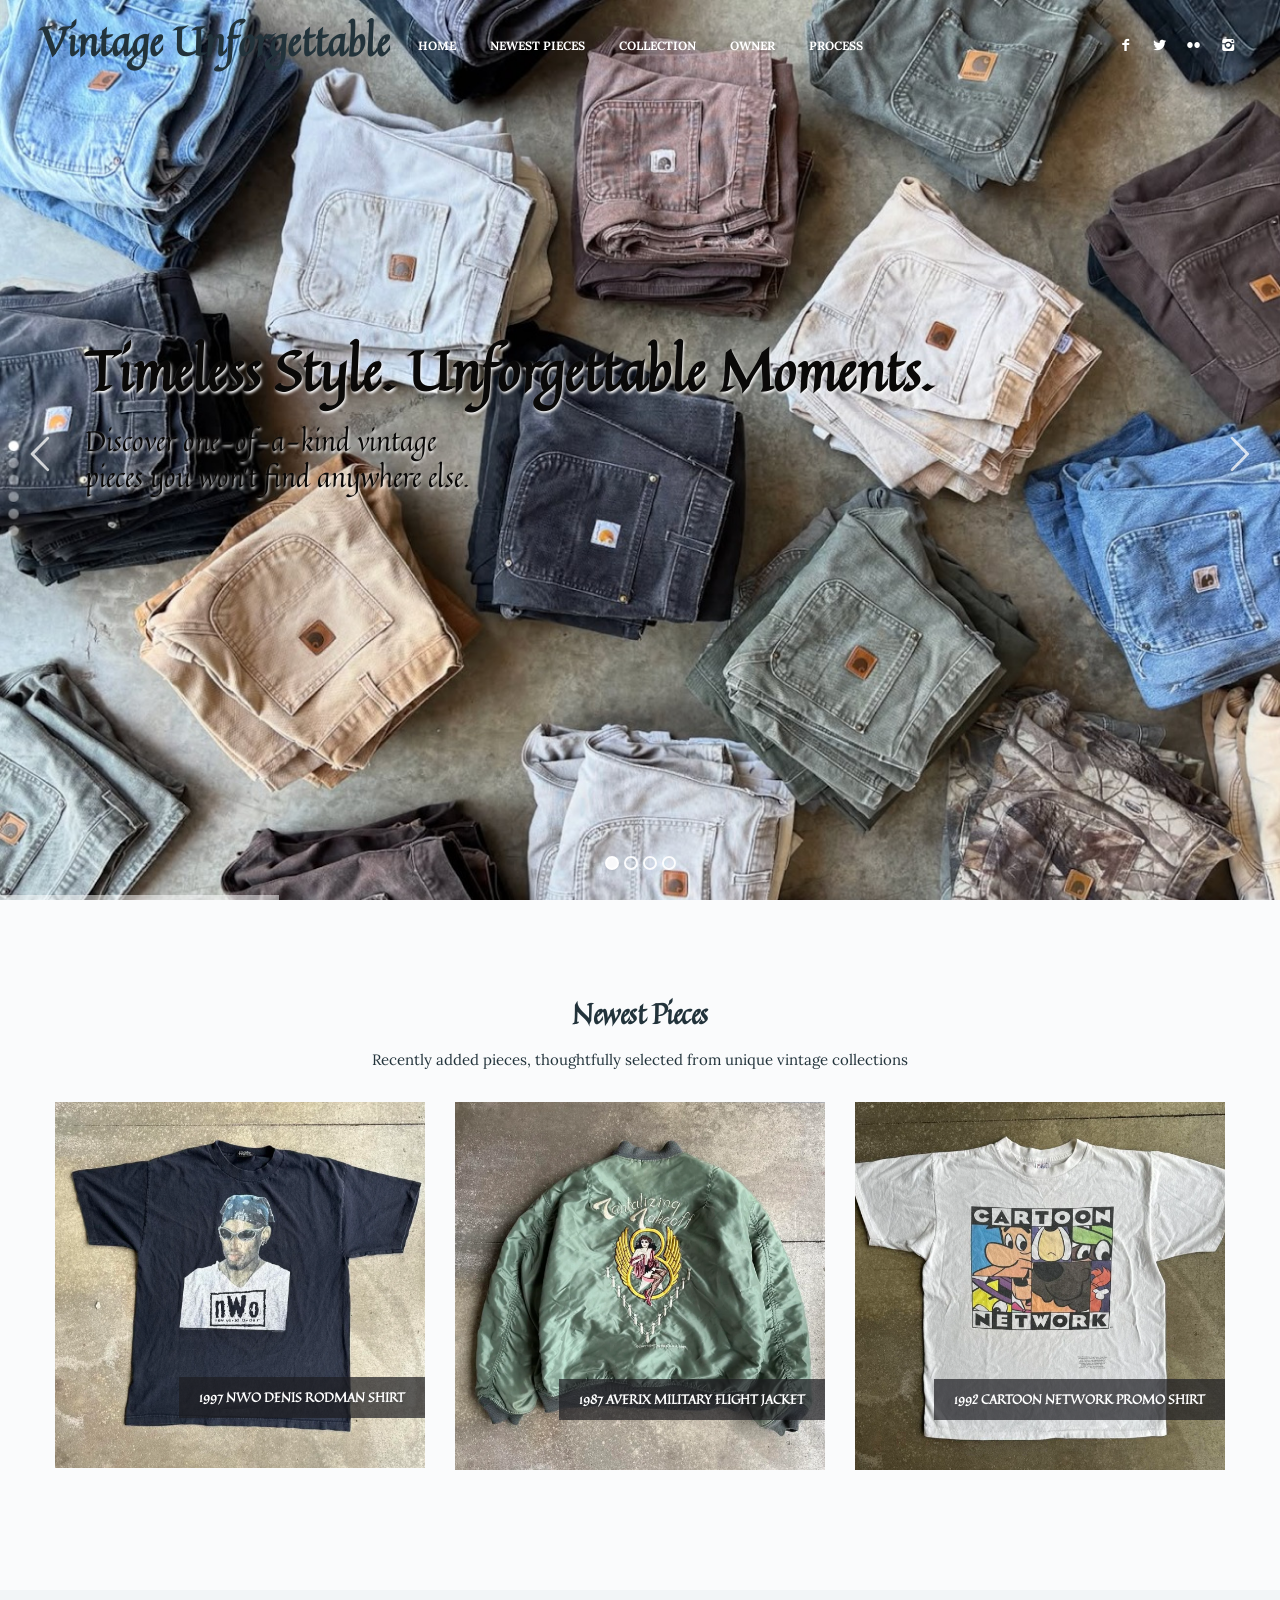
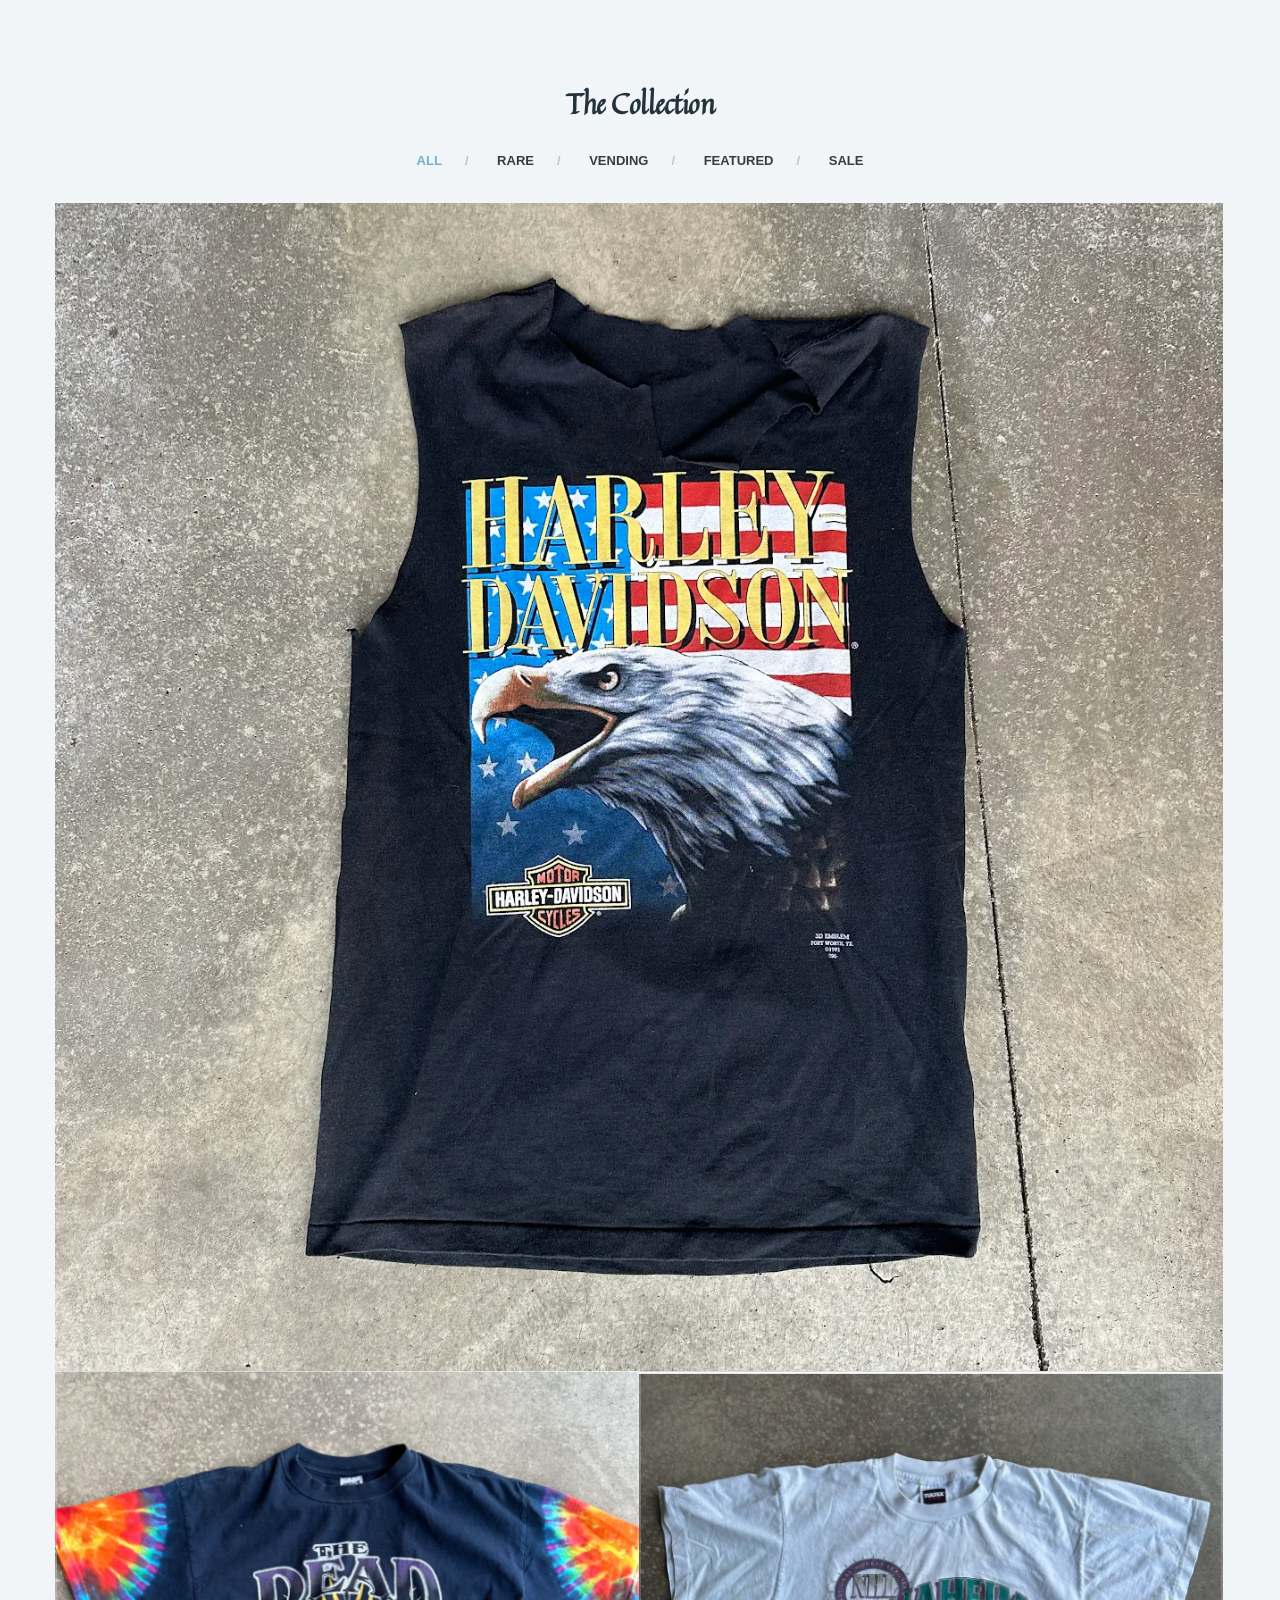
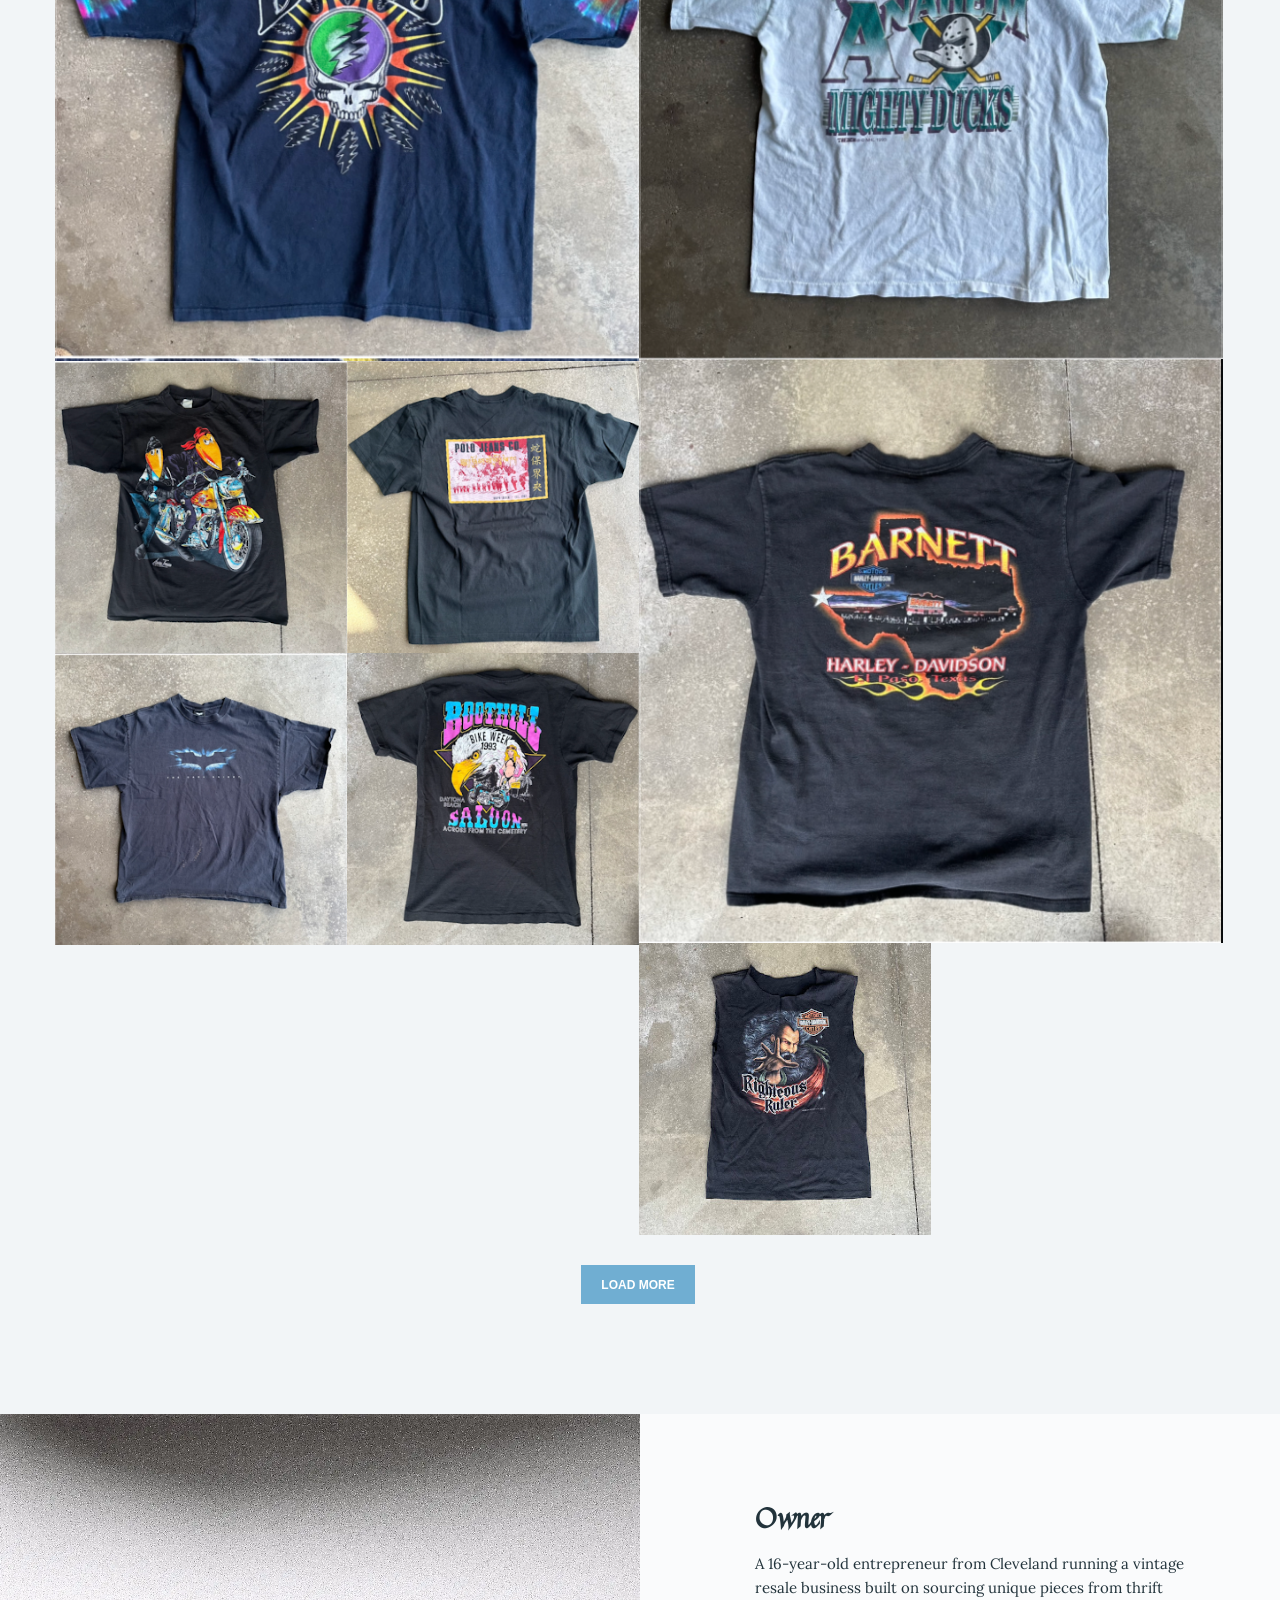
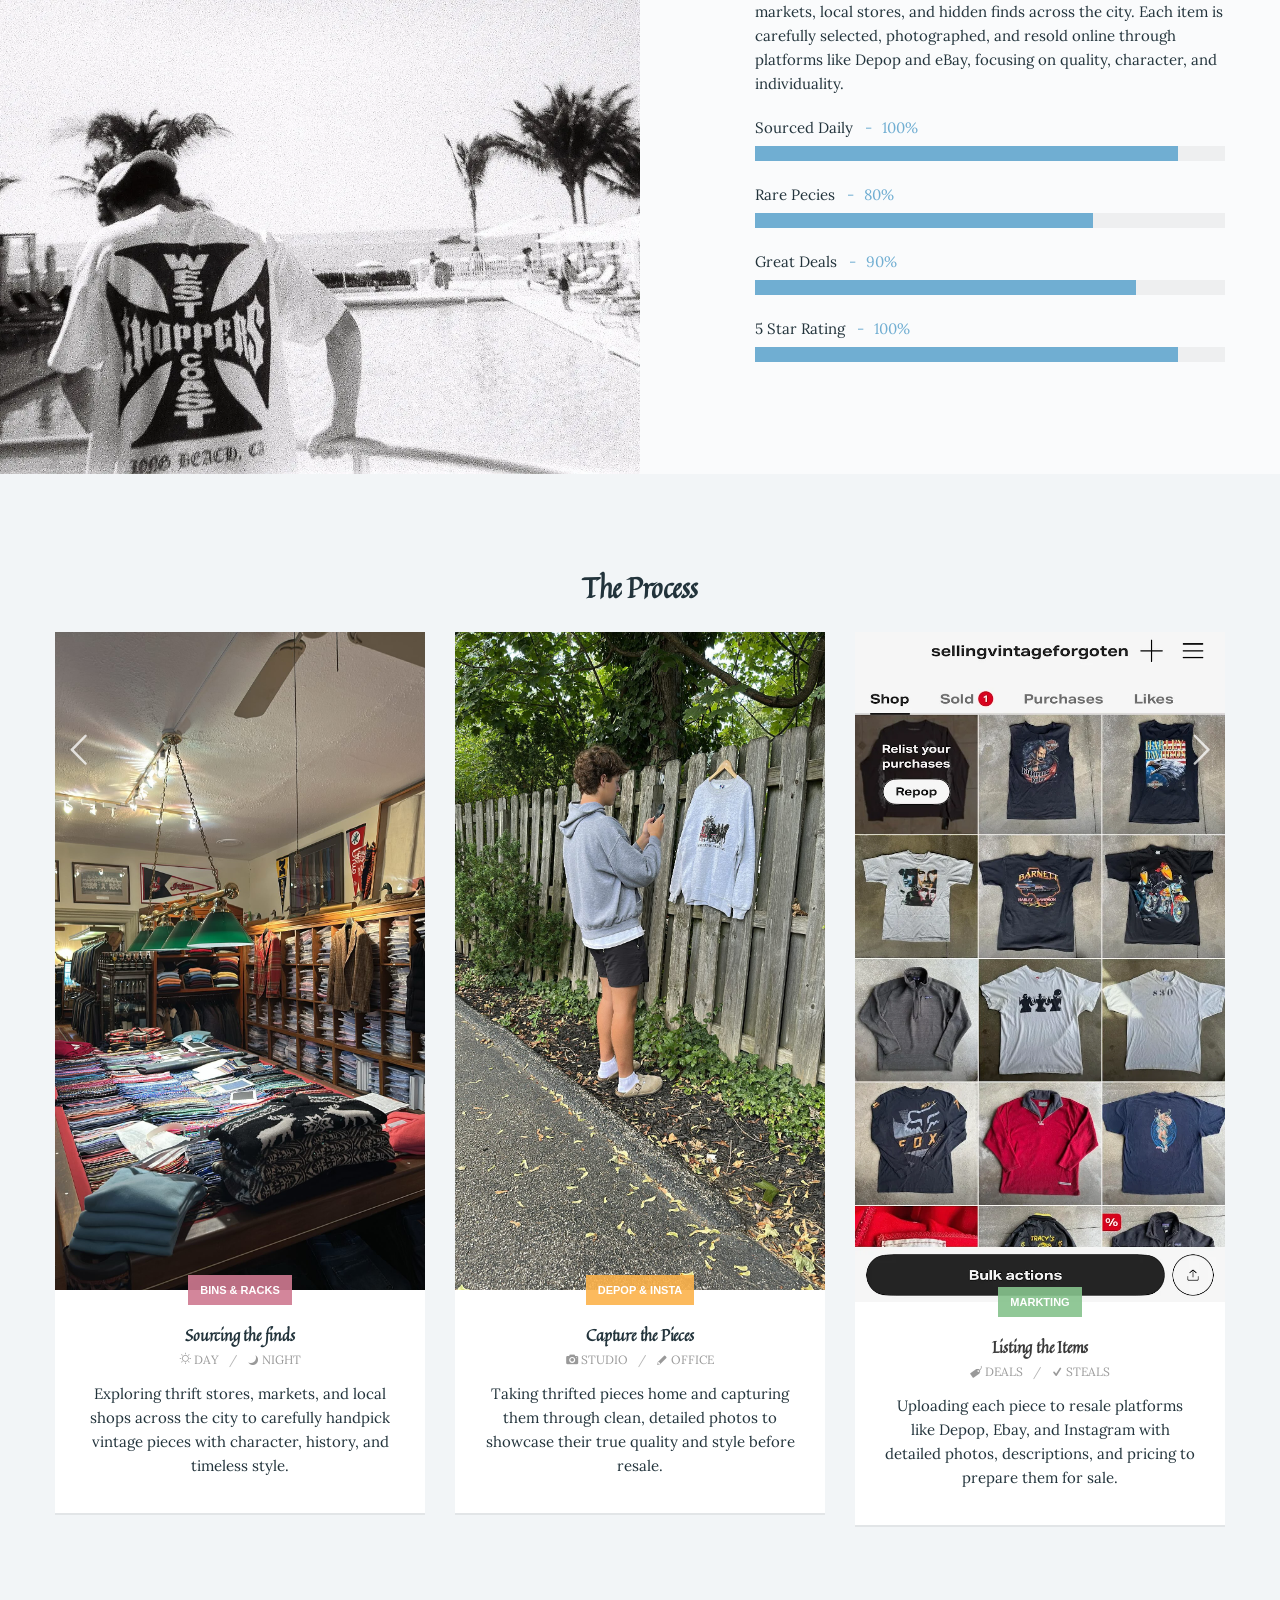
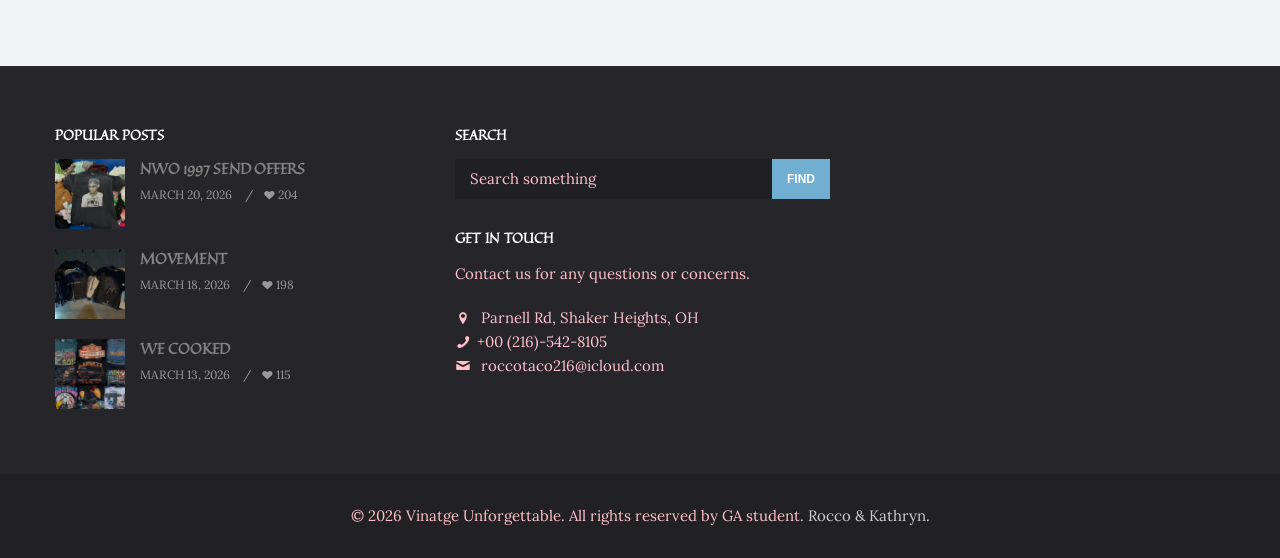
==== commit 23bf938a: "thursday" ====
--- a/index.html
+++ b/index.html
@@ -94,9 +94,9 @@
           <li data-transition="fade"> <img src="img/hoodie.webp" alt="" data-bgposition="center top" data-bgfit="cover"
               data-bgrepeat="no-repeat" />
             <div class="tp-caption large text-center sfb" data-x="center" data-y="293" data-speed="900" data-start="800"
-              data-easing="Sine.easeOut">Beyond Ordinary Vintage</div>
+              data-easing="Sine.easeOut">Curated Hidden Gems</div>
             <div class="tp-caption medium text-center sfb" data-x="center" data-y="387" data-speed="900"
-              data-start="1500" data-easing="Sine.easeOut">Authentic vintage finds you won’t come across twice</div>
+              data-start="1500" data-easing="Sine.easeOut">Exceptional secondhand pieces, handpicked with care</div>
           </li>
 
         </ul>
@@ -131,7 +131,7 @@
           <!-- /column -->
           <div class="col-sm-4">
             <div class="caption-overlay">
-              <figure><a href="#"><img src="style/images/art/jacket.webp" alt="" /> </a></figure>
+              <figure><a href="#"><img src="img/jacket right.png" alt="" /> </a></figure>
               <div class="caption bottom-right">
                 <div class="title">
                   <h3 class="main-title layer">1987 AVERIX Military Flight Jacket</h3>
@@ -144,7 +144,7 @@
           <!-- /column -->
           <div class="col-sm-4">
             <div class="caption-overlay">
-              <figure><a href="#"><img src="style/images/Cart.webp" alt="" /> </a></figure>
+              <figure><a href="#"><img src="img/Cart new.png" alt="" /> </a></figure>
               <div class="caption bottom-right">
                 <div class="title">
                   <h3 class="main-title layer">1992 Cartoon Network Promo Shirt</h3>
@@ -174,39 +174,20 @@
         <div class="cbp-panel">
           <div id="js-filters-mosaic" class="cbp-filter-container text-center">
             <div data-filter="*" class="cbp-filter-item-active cbp-filter-item">All</div>
-            <div data-filter=".print" class="cbp-filter-item"> Rare </div>
-            <div data-filter=".web" class="cbp-filter-item"> Vending </div>
-            <div data-filter=".logo" class="cbp-filter-item"> Featured </div>
-            <div data-filter=".motion" class="cbp-filter-item"> Sale </div>
+            <div data-filter=".raref" class="cbp-filter-item"> Rare </div>
+            <div data-filter=".vendingf" class="cbp-filter-item"> Vending </div>
+            <div data-filter=".featuredf" class="cbp-filter-item"> Featured </div>
+            <div data-filter=".salef" class="cbp-filter-item"> Sale </div>
           </div>
           <div id="js-grid-mosaic" class="cbp">
-            <div class="cbp-item print motion"> <a class="cbp-caption fancybox-media" data-rel="portfolio"
-                href="https://vimeo.com/24243147" data-title-id="title-1">
-                <div class="cbp-caption-defaultWrap"> <img src="" alt="" /> </div>
-                <div class="cbp-caption-activeWrap">
-                  <div class="cbp-l-caption-alignCenter">
-                    <div class="cbp-l-caption-body">
-                      <div class="cbp-l-caption-title"><span class="cbp-plus"></span></div>
-                    </div>
-                  </div>
-                </div>
-                <!--/.cbp-caption-activeWrap -->
-              </a>
-              <div id="title-1" class="hidden">
-                <h3>Ipsum Tortor Dapibus</h3>
-                <p>Aenean eu leo quam. Pellentesque ornare sem lacinia quam venenatis vestibulum.</p>
-              </div>
-              <!-- /.hidden -->
-            </div>
-            <!--/.cbp-item -->
-
-            <div class="cbp-item print"> <a class="cbp-caption fancybox-media" data-rel="portfolio"
-                href="style/images/art/p2-full.jpg" data-title-id="title-2">
+
+            <div class="cbp-item"> <a class="cbp-caption fancybox-media" data-rel="portfolio"
+                href="img/bike.png" data-title-id="Bike Swag">
                 <div class="cbp-caption-defaultWrap"> <img src="img/bike.png" alt="" /> </div>
                 <div class="cbp-caption-activeWrap">
                   <div class="cbp-l-caption-alignCenter">
                     <div class="cbp-l-caption-body">
-                      <div class="cbp-l-caption-title"><span class="cbp-plus"></span></div>
+                      <div class="cbp-l-caption-title"><p>90s Biker</p> </div>
                     </div>
                   </div>
                 </div>
@@ -215,32 +196,32 @@
             <!--/.cbp-item -->
 
             <div class="cbp-item web logo"> <a class="cbp-caption fancybox-media" data-rel="portfolio"
-                href="style/images/art/p3-full.jpg" data-title-id="title-3">
+                href="img/flame.webp" data-title-id="title-3">
                 <div class="cbp-caption-defaultWrap"> <img src="img/flame.webp" alt="" /> </div>
                 <div class="cbp-caption-activeWrap">
                   <div class="cbp-l-caption-alignCenter">
                     <div class="cbp-l-caption-body">
-                      <div class="cbp-l-caption-title"><span class="cbp-plus"></span></div>
+                      <div class="cbp-l-caption-title"><p>Harley Flame</p> </div>
                     </div>
                   </div>
                 </div>
                 <!--/.cbp-caption-activeWrap -->
               </a>
               <div id="title-3" class="hidden">
-                <h3>Ullamcorper Sem Bibendum</h3>
-                <p>Praesent commodo cursus magna, vel scelerisque nisl consectetur et.</p>
+                <h3></h3>
+                <p></p>
               </div>
               <!-- /.hidden -->
             </div>
             <!--/.cbp-item -->
 
             <div class="cbp-item web"> <a class="cbp-caption fancybox-media" data-rel="portfolio"
-                href="style/images/art/p4-full.jpg" data-title-id="title-4">
+                href="img/polo.png" data-title-id="title-4">
                 <div class="cbp-caption-defaultWrap"> <img src="img/polo.png" alt="" /> </div>
                 <div class="cbp-caption-activeWrap">
                   <div class="cbp-l-caption-alignCenter">
                     <div class="cbp-l-caption-body">
-                      <div class="cbp-l-caption-title"><span class="cbp-plus"></span></div>
+                      <div class="cbp-l-caption-title"><p>90s Polo</p> </div>
                     </div>
                   </div>
                 </div>
@@ -249,12 +230,12 @@
             <!--/.cbp-item -->
 
             <div class="cbp-item print logo"> <a class="cbp-caption fancybox-media" data-rel="portfolio"
-                href="style/images/art/p5-full.jpg" data-title-id="title-5">
+                href="img/bat.png" data-title-id="title-5">
                 <div class="cbp-caption-defaultWrap"> <img src="img/bat.png" alt="" /> </div>
                 <div class="cbp-caption-activeWrap">
                   <div class="cbp-l-caption-alignCenter">
                     <div class="cbp-l-caption-body">
-                      <div class="cbp-l-caption-title"><span class="cbp-plus"></span></div>
+                      <div class="cbp-l-caption-title"><p>2000s Batman Darknight Promo</p> </div>
                     </div>
                   </div>
                 </div>
@@ -263,32 +244,32 @@
             <!--/.cbp-item -->
 
             <div class="cbp-item print web"> <a class="cbp-caption fancybox-media" data-rel="portfolio"
-                href="style/images/art/p6-full.jpg" data-title-id="title-6">
+                href="img/ducks.webp" data-title-id="title-6">
                 <div class="cbp-caption-defaultWrap"> <img src="img/ducks.webp" alt="" /> </div>
                 <div class="cbp-caption-activeWrap">
                   <div class="cbp-l-caption-alignCenter">
                     <div class="cbp-l-caption-body">
-                      <div class="cbp-l-caption-title"><span class="cbp-plus"></span></div>
+                      <div class="cbp-l-caption-title"><p>90s Mighty Duck</p> </div>
                     </div>
                   </div>
                 </div>
                 <!--/.cbp-caption-activeWrap -->
               </a>
               <div id="title-6" class="hidden">
-                <h3>Ullamcorper Sem Bibendum</h3>
-                <p>Praesent commodo cursus magna, vel scelerisque nisl consectetur et.</p>
+                <h3></h3>
+                <p></p>
               </div>
               <!-- /.hidden -->
             </div>
             <!--/.cbp-item -->
 
             <div class="cbp-item motion logo"> <a class="cbp-caption fancybox-media" data-rel="portfolio"
-                href="https://vimeo.com/6757600" data-title-id="title-7">
+                href="img/dead.webp" data-title-id="title-7">
                 <div class="cbp-caption-defaultWrap"> <img src="img/dead.webp" alt="" /> </div>
                 <div class="cbp-caption-activeWrap">
                   <div class="cbp-l-caption-alignCenter">
                     <div class="cbp-l-caption-body">
-                      <div class="cbp-l-caption-title"><span class="cbp-plus"></span></div>
+                      <div class="cbp-l-caption-title"><p>2000s Greatful Dead Band</p> </div>
                     </div>
                   </div>
                 </div>
@@ -297,40 +278,40 @@
             <!--/.cbp-item -->
 
             <div class="cbp-item print logo"> <a class="cbp-caption fancybox-media" data-rel="portfolio"
-                href="style/images/art/p8-full.jpg" data-title-id="title-8">
+                href="img/boot.png" data-title-id="title-8">
                 <div class="cbp-caption-defaultWrap"> <img src="img/boot.png" alt="" /> </div>
                 <div class="cbp-caption-activeWrap">
                   <div class="cbp-l-caption-alignCenter">
                     <div class="cbp-l-caption-body">
-                      <div class="cbp-l-caption-title"><span class="cbp-plus"></span></div>
-                    </div>
-                  </div>
-                </div>
-                <!--/.cbp-caption-activeWrap -->
-              </a> </div>
-            <!--/.cbp-item -->
-
-            <div class="cbp-item logo web"> <a class="cbp-caption fancybox-media" data-rel="portfolio"
-                href="style/images/art/p9-full.jpg" data-title-id="title-9">
-                <div class="cbp-caption-defaultWrap"> <img src="img/statioc x.webp" alt="" /> </div>
-                <div class="cbp-caption-activeWrap">
-                  <div class="cbp-l-caption-alignCenter">
-                    <div class="cbp-l-caption-body">
-                      <div class="cbp-l-caption-title"><span class="cbp-plus"></span></div>
-                    </div>
-                  </div>
-                </div>
-                <!--/.cbp-caption-activeWrap -->
-              </a> </div>
-            <!--/.cbp-item -->
-
-            <div class="cbp-item print web"> <a class="cbp-caption fancybox-media" data-rel="portfolio"
-                href="style/images/art/p10-full.jpg" data-title-id="title-10">
-                <div class="cbp-caption-defaultWrap"> <img src="img/flag.webp" alt="" /> </div>
-                <div class="cbp-caption-activeWrap">
-                  <div class="cbp-l-caption-alignCenter">
-                    <div class="cbp-l-caption-body">
-                      <div class="cbp-l-caption-title"><span class="cbp-plus"></span></div>
+                      <div class="cbp-l-caption-title"><p>1993 BootHill Biker</p> </div>
+                    </div>
+                  </div>
+                </div>
+                <!--/.cbp-caption-activeWrap -->
+              </a> </div>
+            <!--/.cbp-item -->
+
+            <div class="cbp-item raref"> <a class="cbp-caption fancybox-media" data-rel="portfolio"
+                href="img/bye.jpg" data-title-id="title-9">
+                <div class="cbp-caption-defaultWrap"> <img src="img/bye.jpg" alt="" /> </div>
+                <div class="cbp-caption-activeWrap">
+                  <div class="cbp-l-caption-alignCenter">
+                    <div class="cbp-l-caption-body">
+                      <div class="cbp-l-caption-title"><p>Harley 3D Emblem</p> </div>
+                    </div>
+                  </div>
+                </div>
+                <!--/.cbp-caption-activeWrap -->
+              </a> </div>
+            <!--/.cbp-item -->
+
+            <div class="cbp-item raref"> <a class="cbp-caption fancybox-media" data-rel="portfolio"
+                href="img/3DDDDDDDDDDD.webp" data-title-id="title-10">
+                <div class="cbp-caption-defaultWrap"> <img src="img/3DDDDDDDDDDD.webp" alt="" /> </div>
+                <div class="cbp-caption-activeWrap">
+                  <div class="cbp-l-caption-alignCenter">
+                    <div class="cbp-l-caption-body">
+                      <div class="cbp-l-caption-title"><p>Harley 3D Emblem Eagle</p> </div>
                     </div>
                   </div>
                 </div>
@@ -493,7 +474,7 @@
     <!-- /.dark-wrapper -->
     <footer class="footer inverse-wrapper">
       <div class="container inner">
-        <div class="row">
+        <div class="row justify-content-center">
           <div class="col-sm-4">
             <div class="widget">
               <h3 class="widget-title">Popular Posts</h3>
--- a/style/css/custom.css
+++ b/style/css/custom.css
@@ -44,4 +44,9 @@
 .revolution .tp-caption {
     color: #0a0908;
     text-shadow: 1px 2px 3px white;
+}
+
+/**** FOOTER ****/
+footer p, footer div{
+    color: pink;
 }
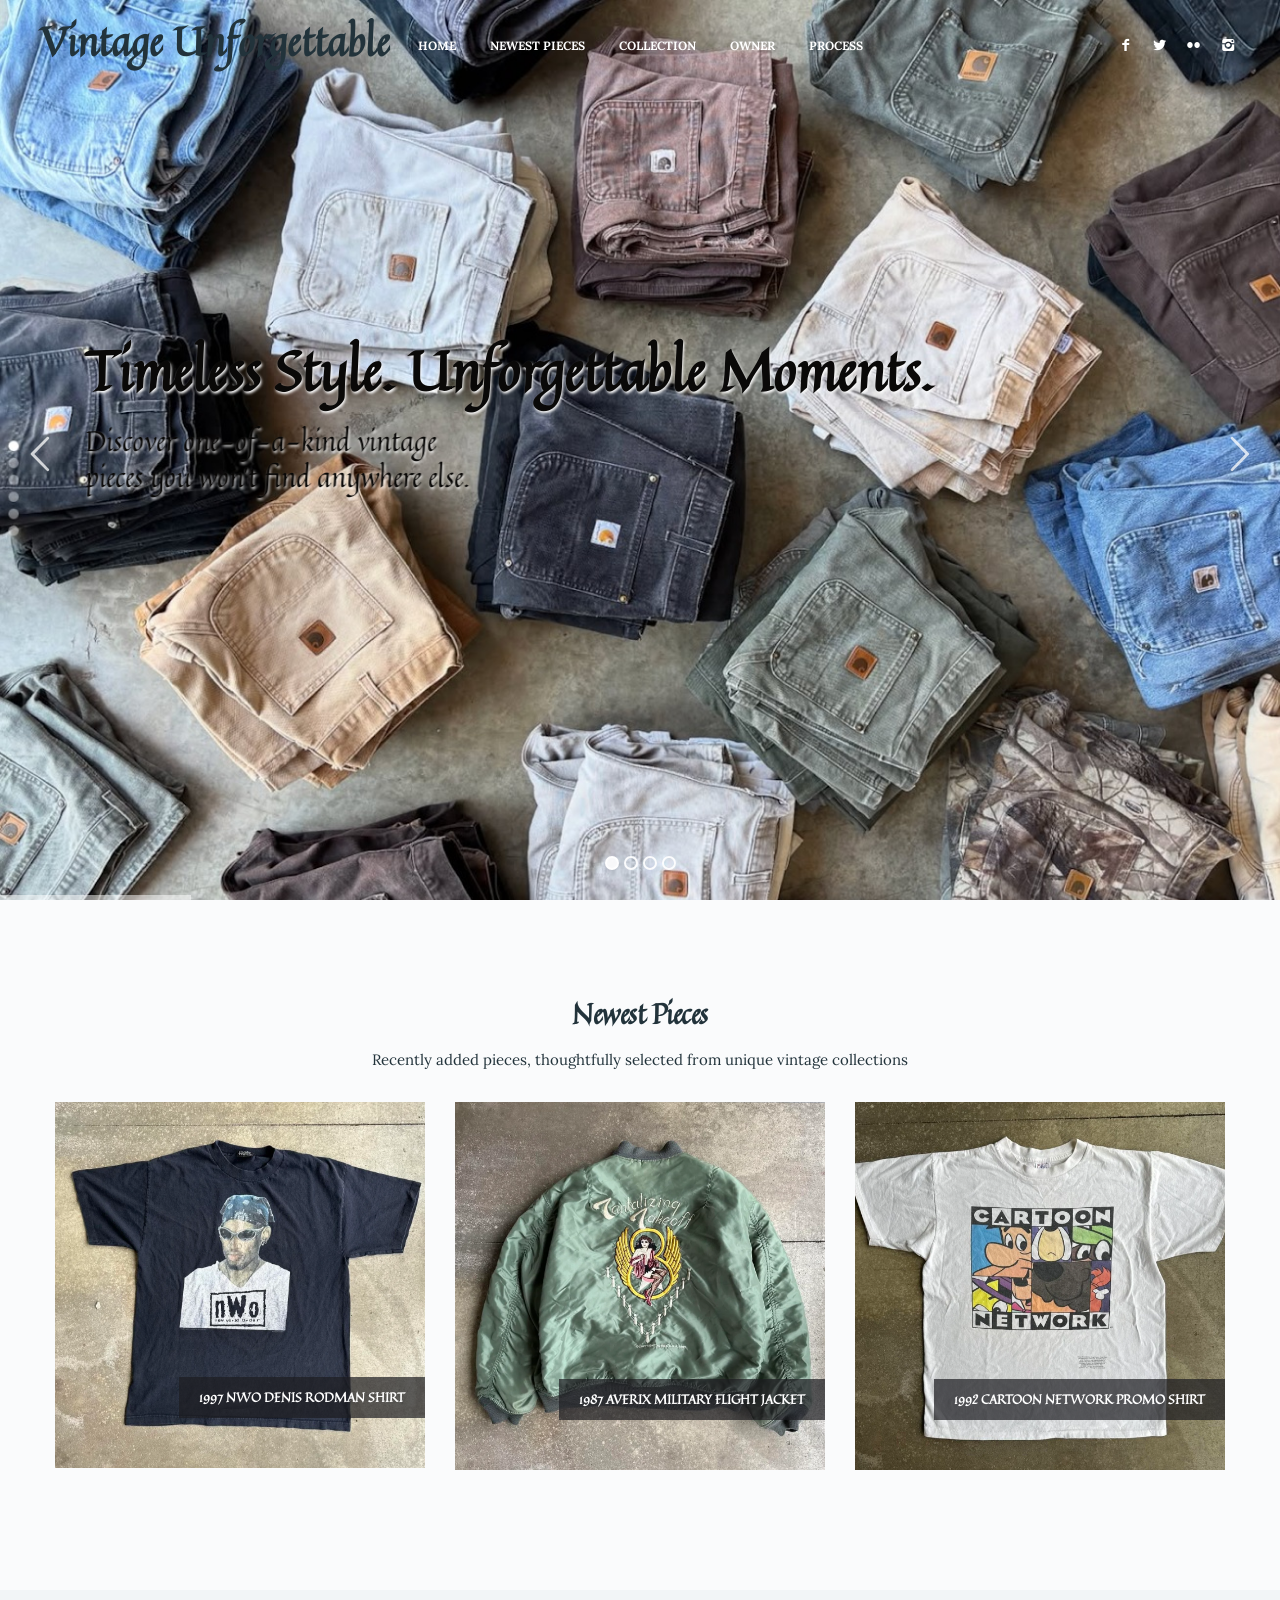
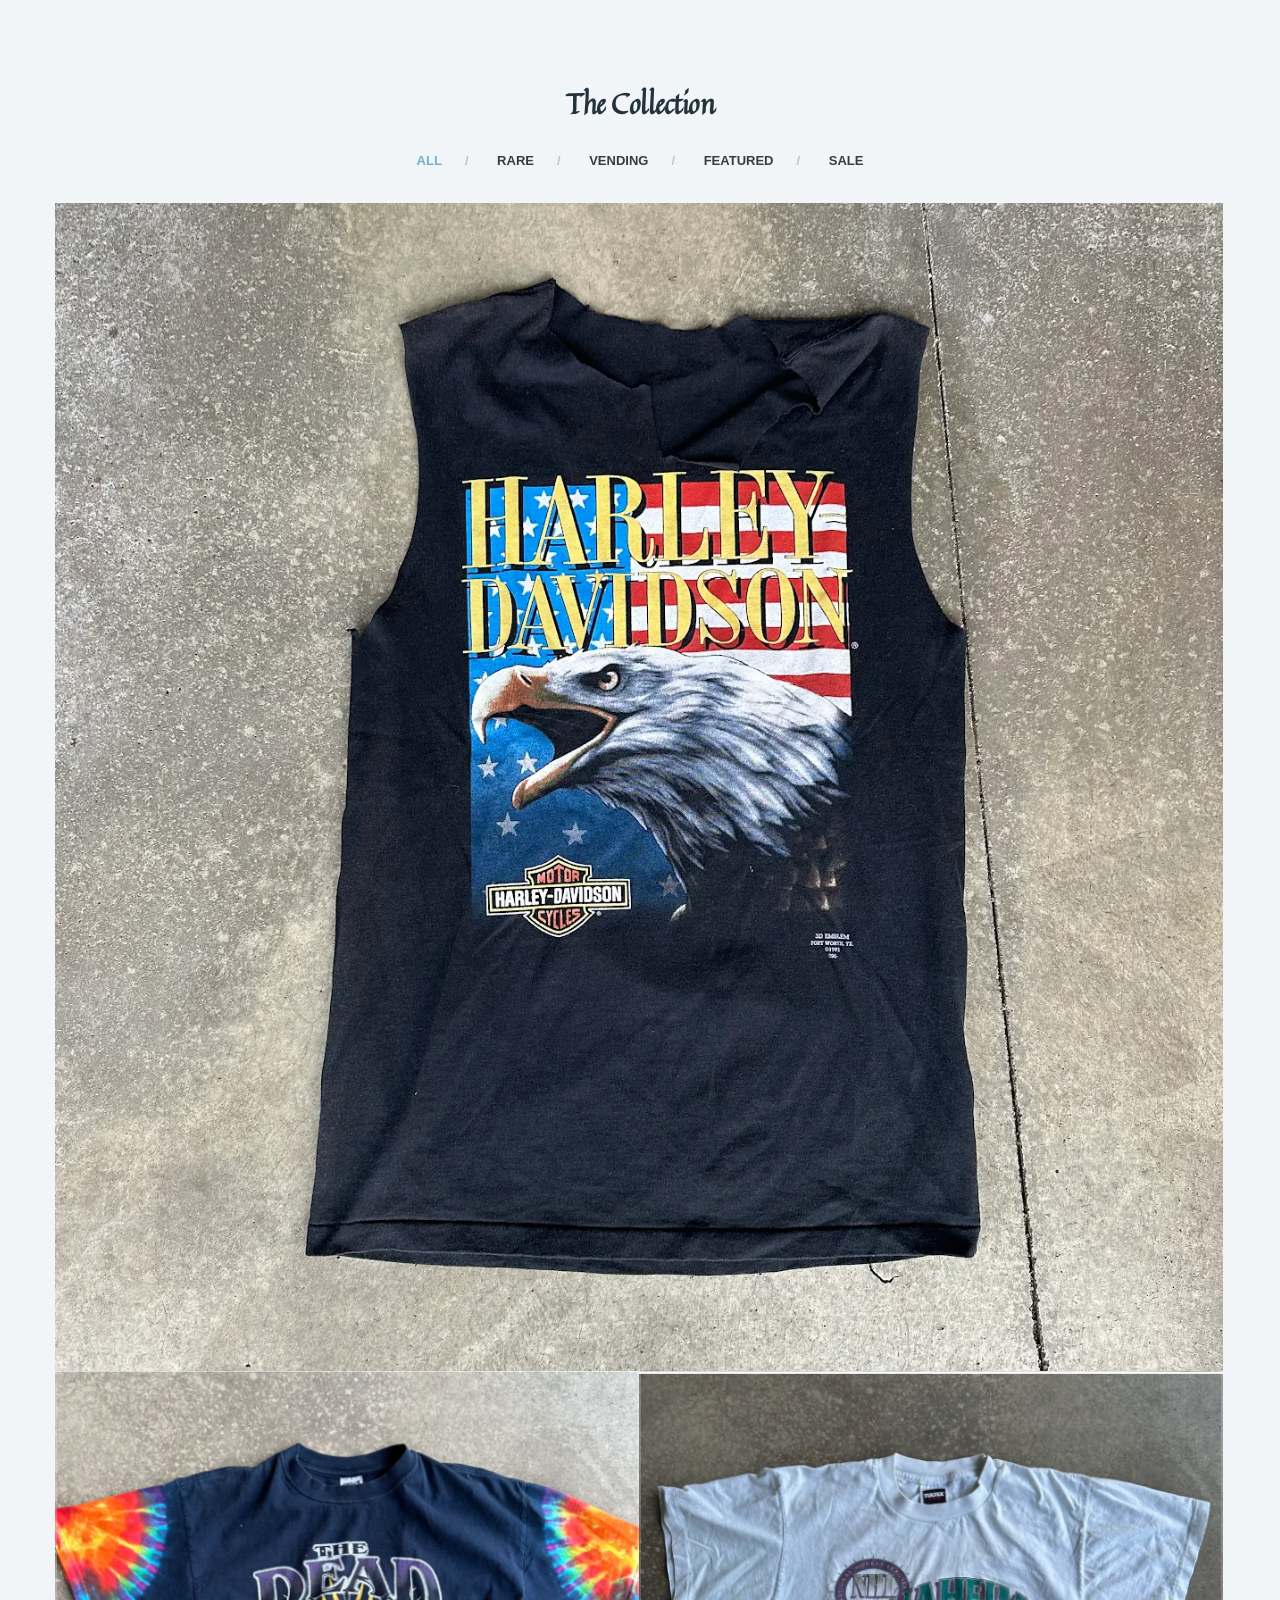
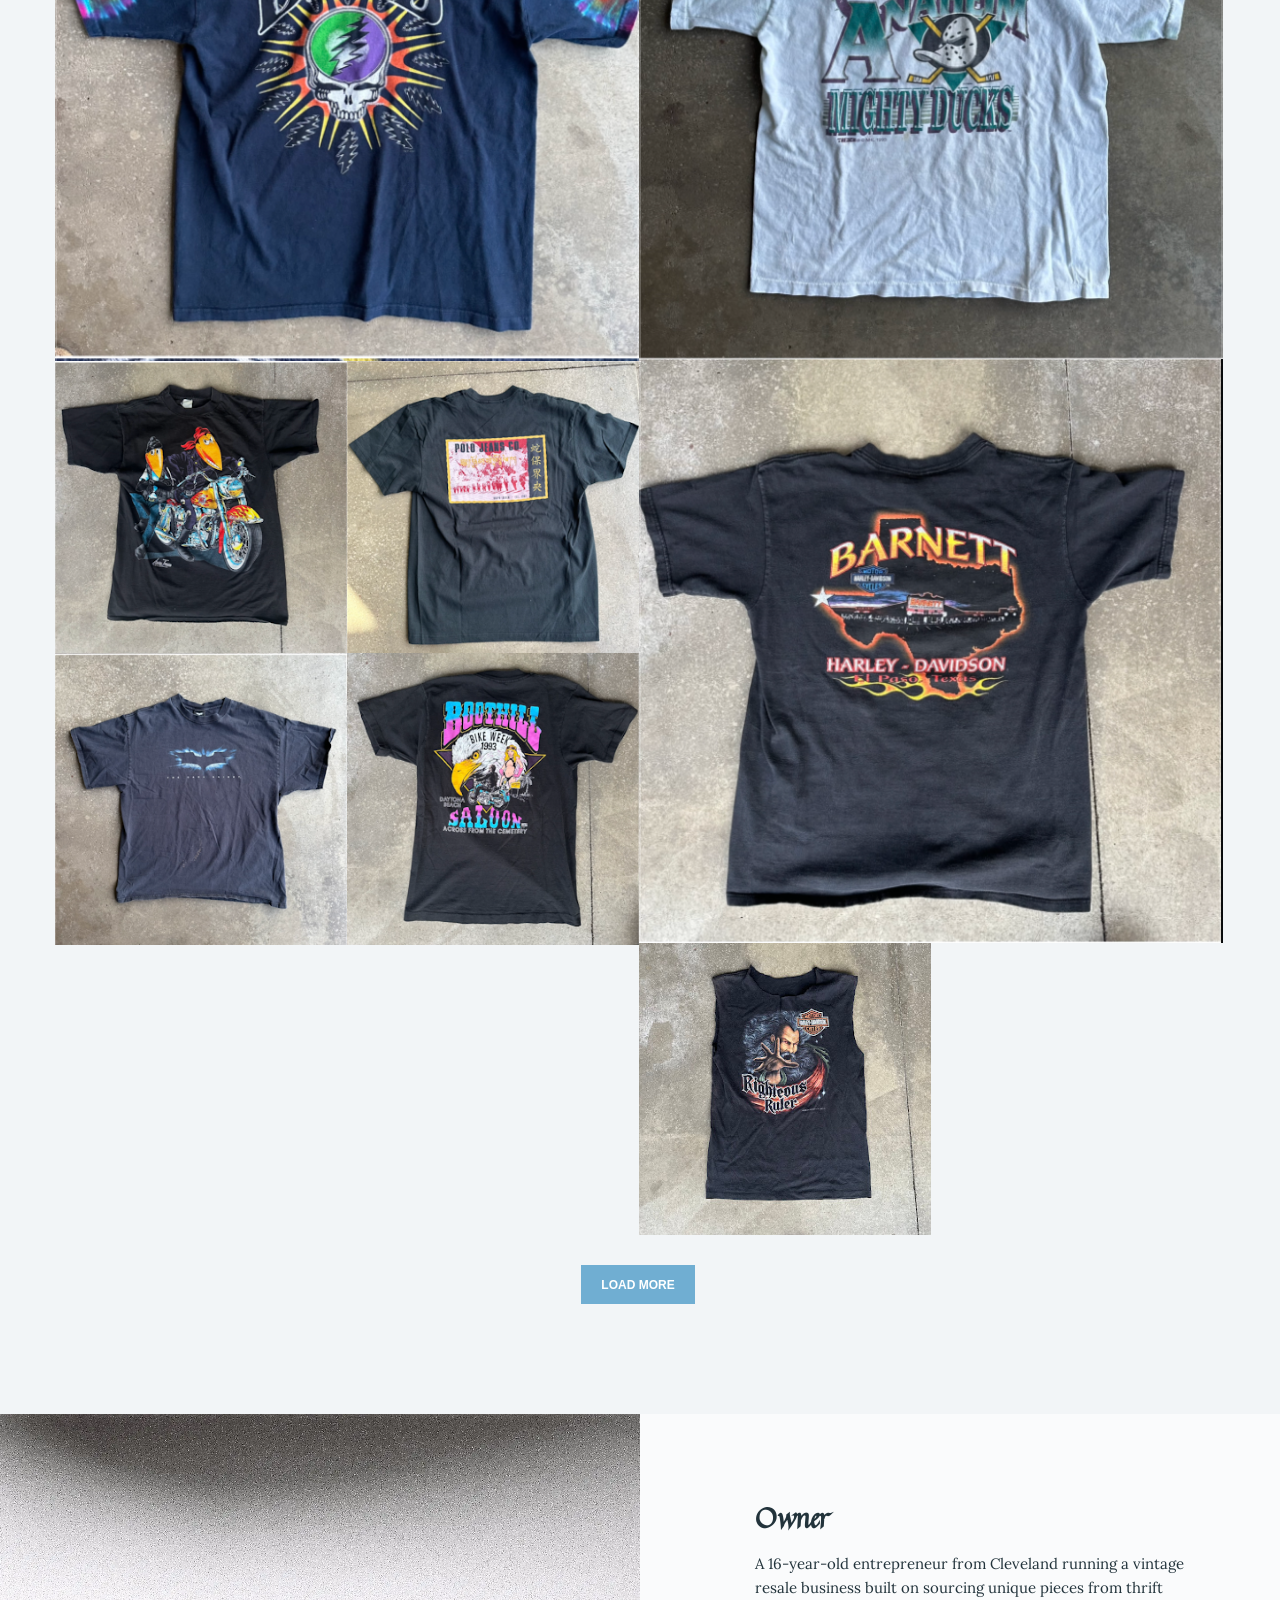
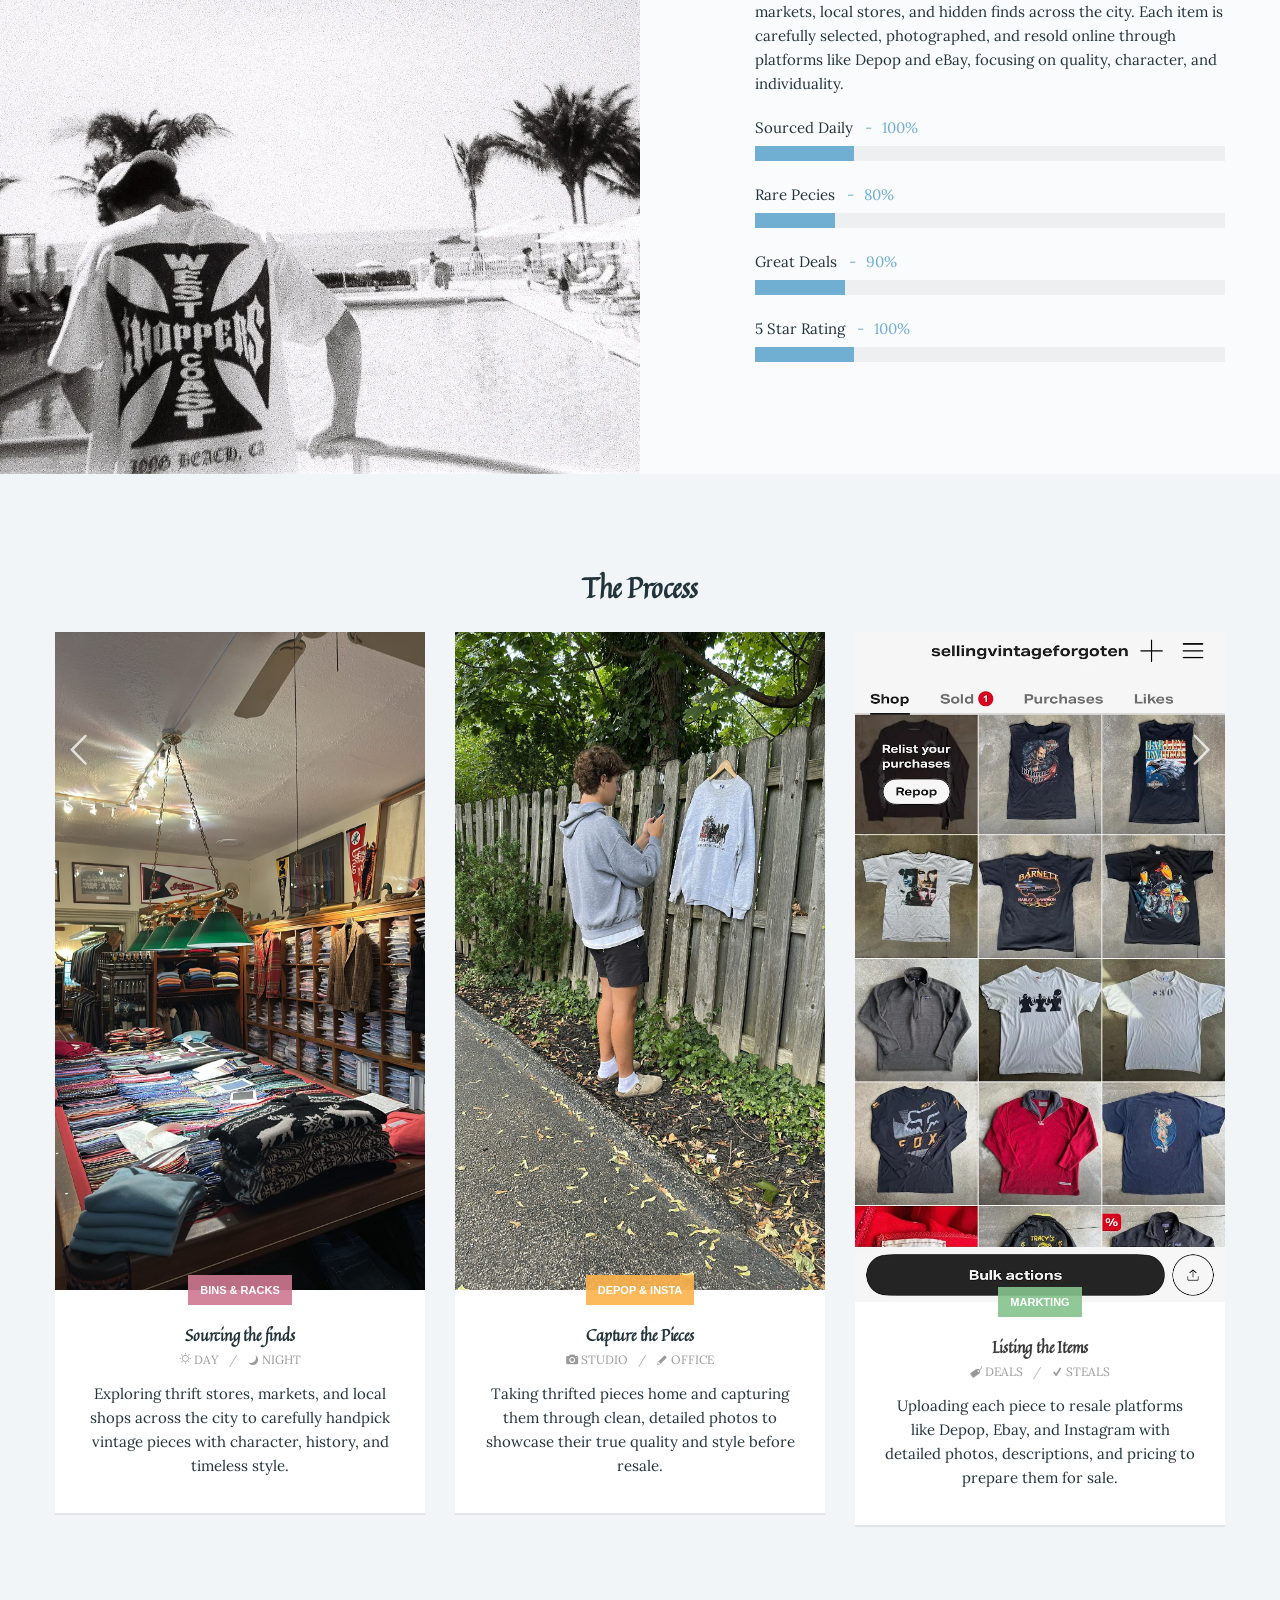
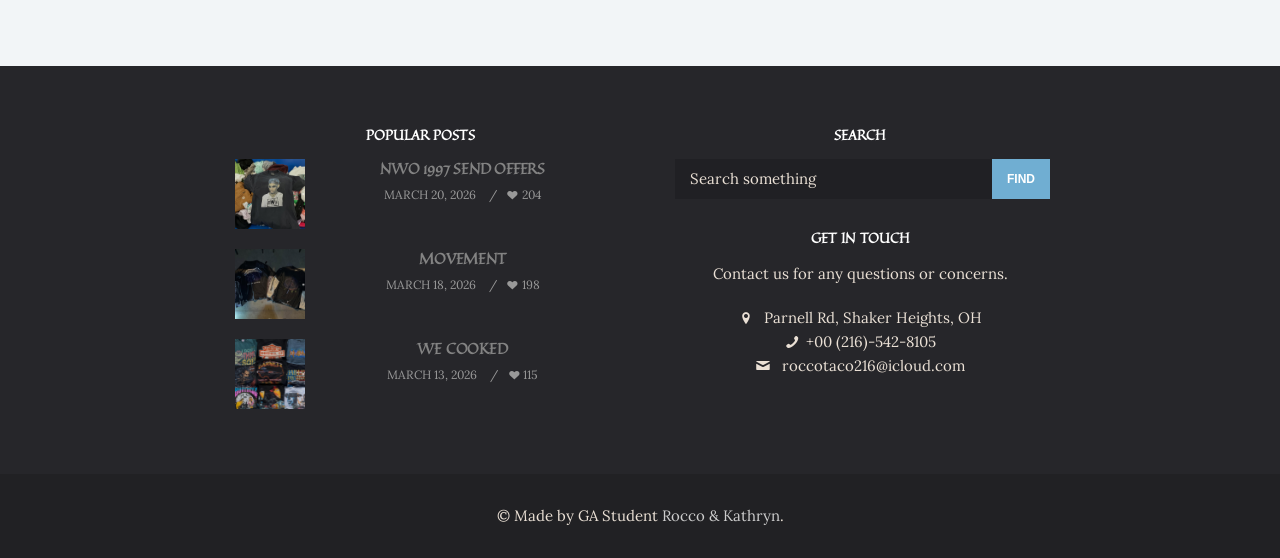
==== commit 15c21ba9: "SAVED 5yt55" ====
--- a/index.html
+++ b/index.html
@@ -545,8 +545,8 @@
 
       <div class="sub-footer">
         <div class="container inner">
-          <p class="text-center">© 2026 Vinatge Unforgettable. All rights reserved by GA student. <a
-              href="">Rocco & Kathryn</a>.</p>
+          <p class="text-center">© Made by GA Student <a
+              href="https://www.gilmour.org/">Rocco & Kathryn</a>.</p>
         </div>
         <!-- .container -->
       </div>
--- a/style/css/custom.css
+++ b/style/css/custom.css
@@ -48,5 +48,20 @@
 
 /**** FOOTER ****/
 footer p, footer div{
-    color: pink;
+    color: #eae0d5;
+}
+
+footer {
+  width: 100%;
+  text-align: center;
+}
+
+footer .row {
+  display: flex;
+  justify-content: center;
+  flex-wrap: wrap;
+}
+
+footer .row > * {
+  margin: 0 20px;
 }
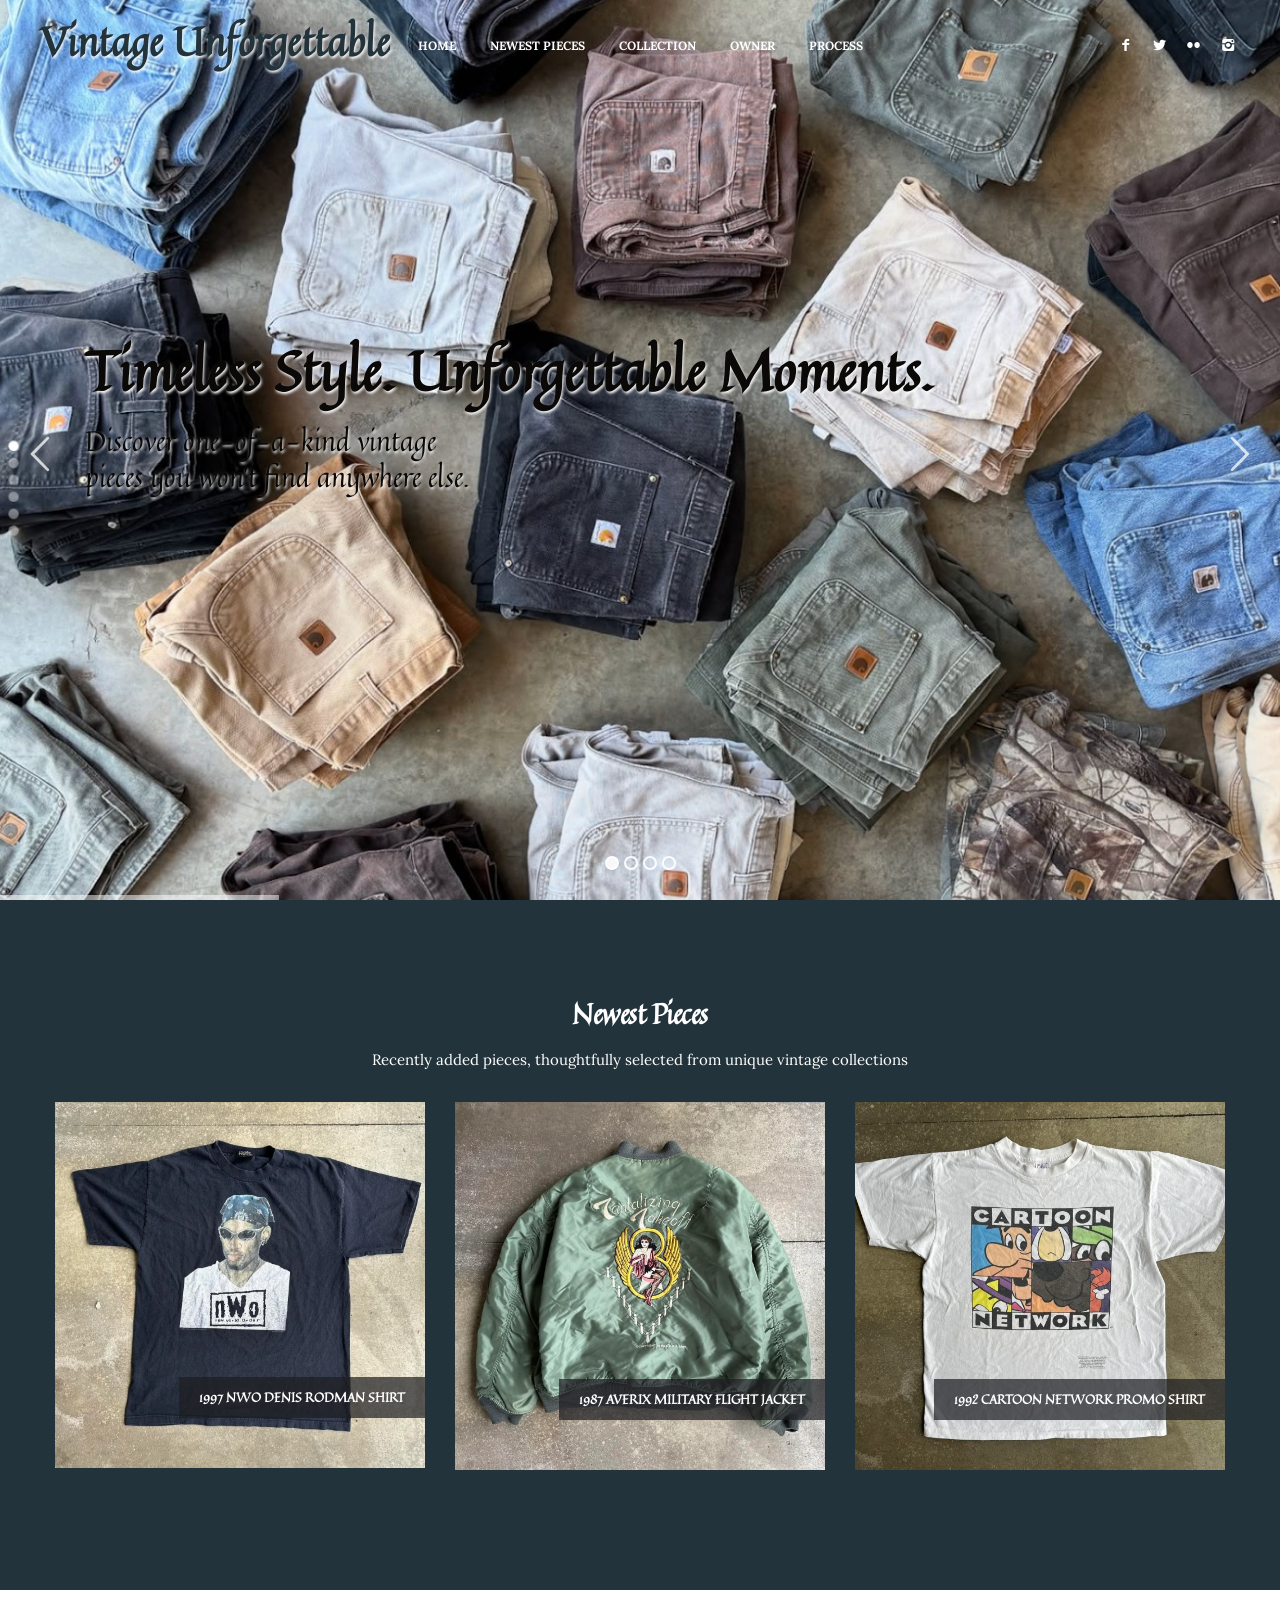
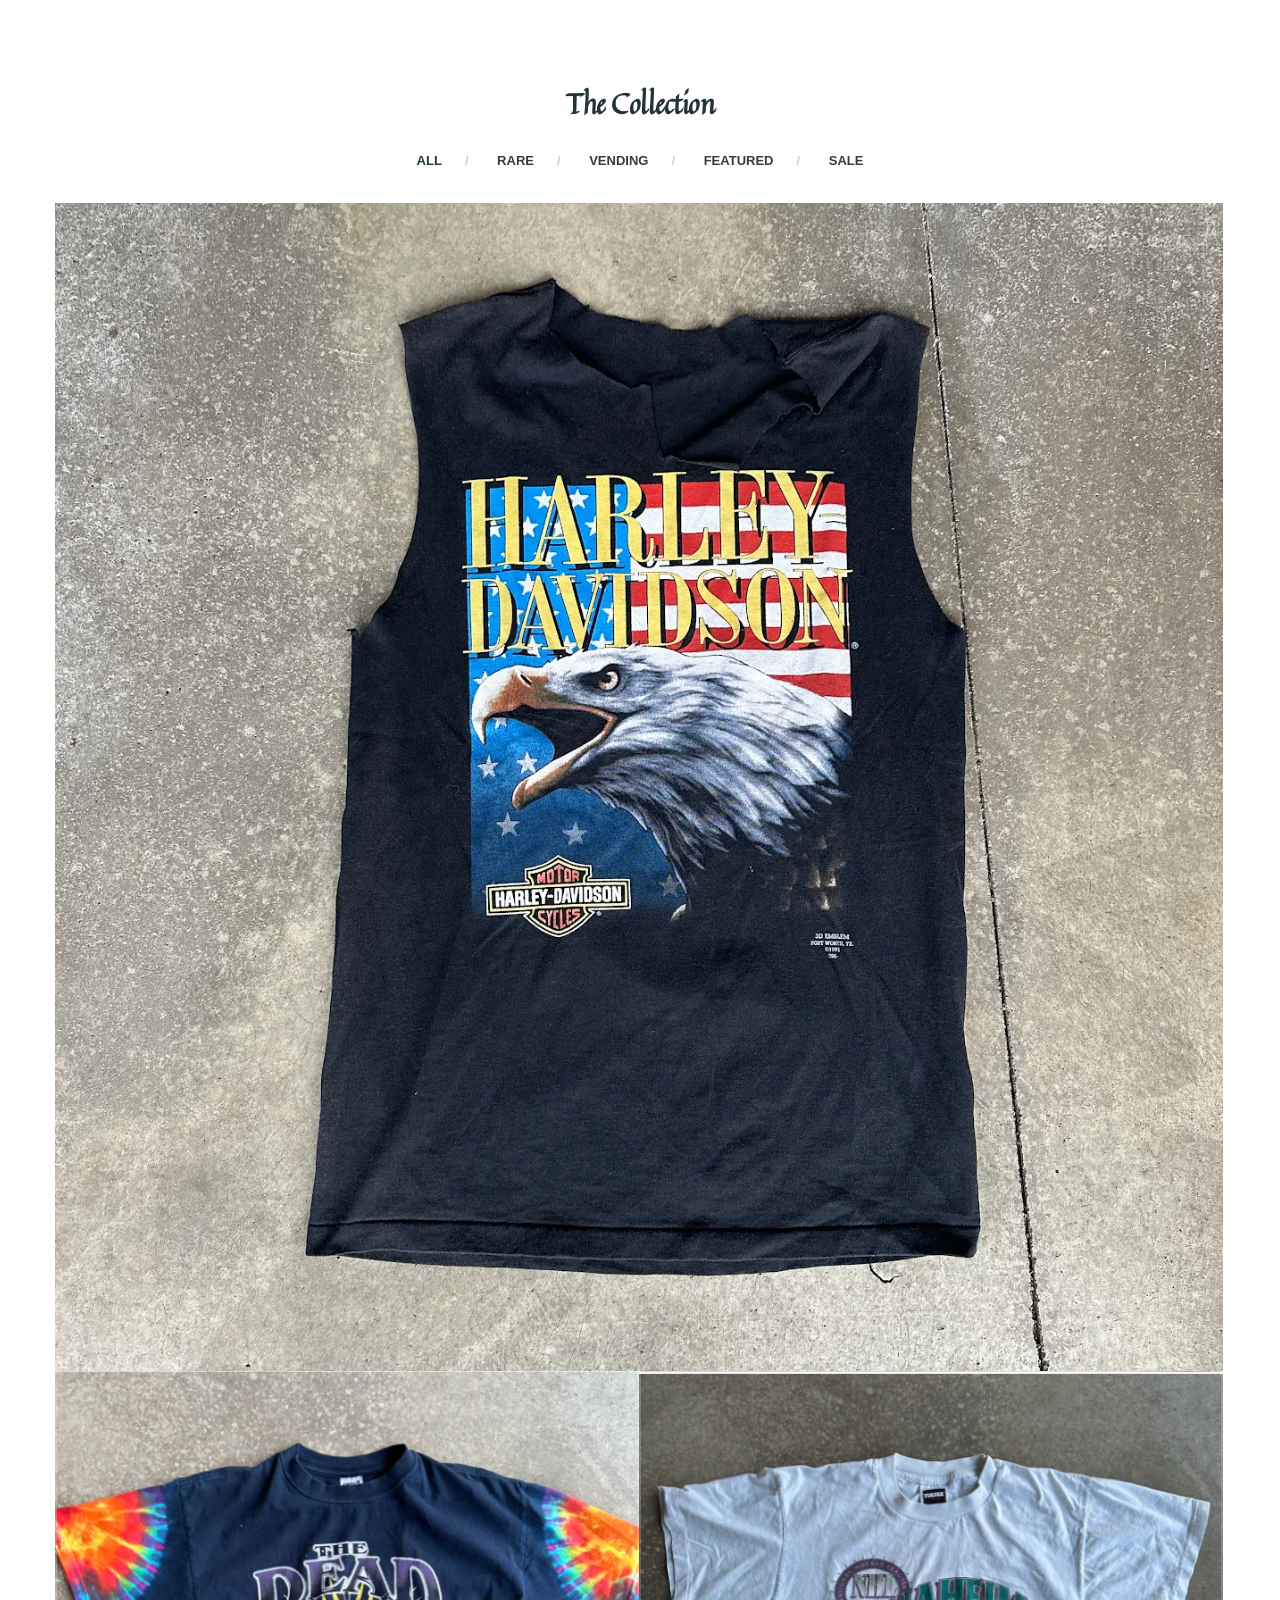
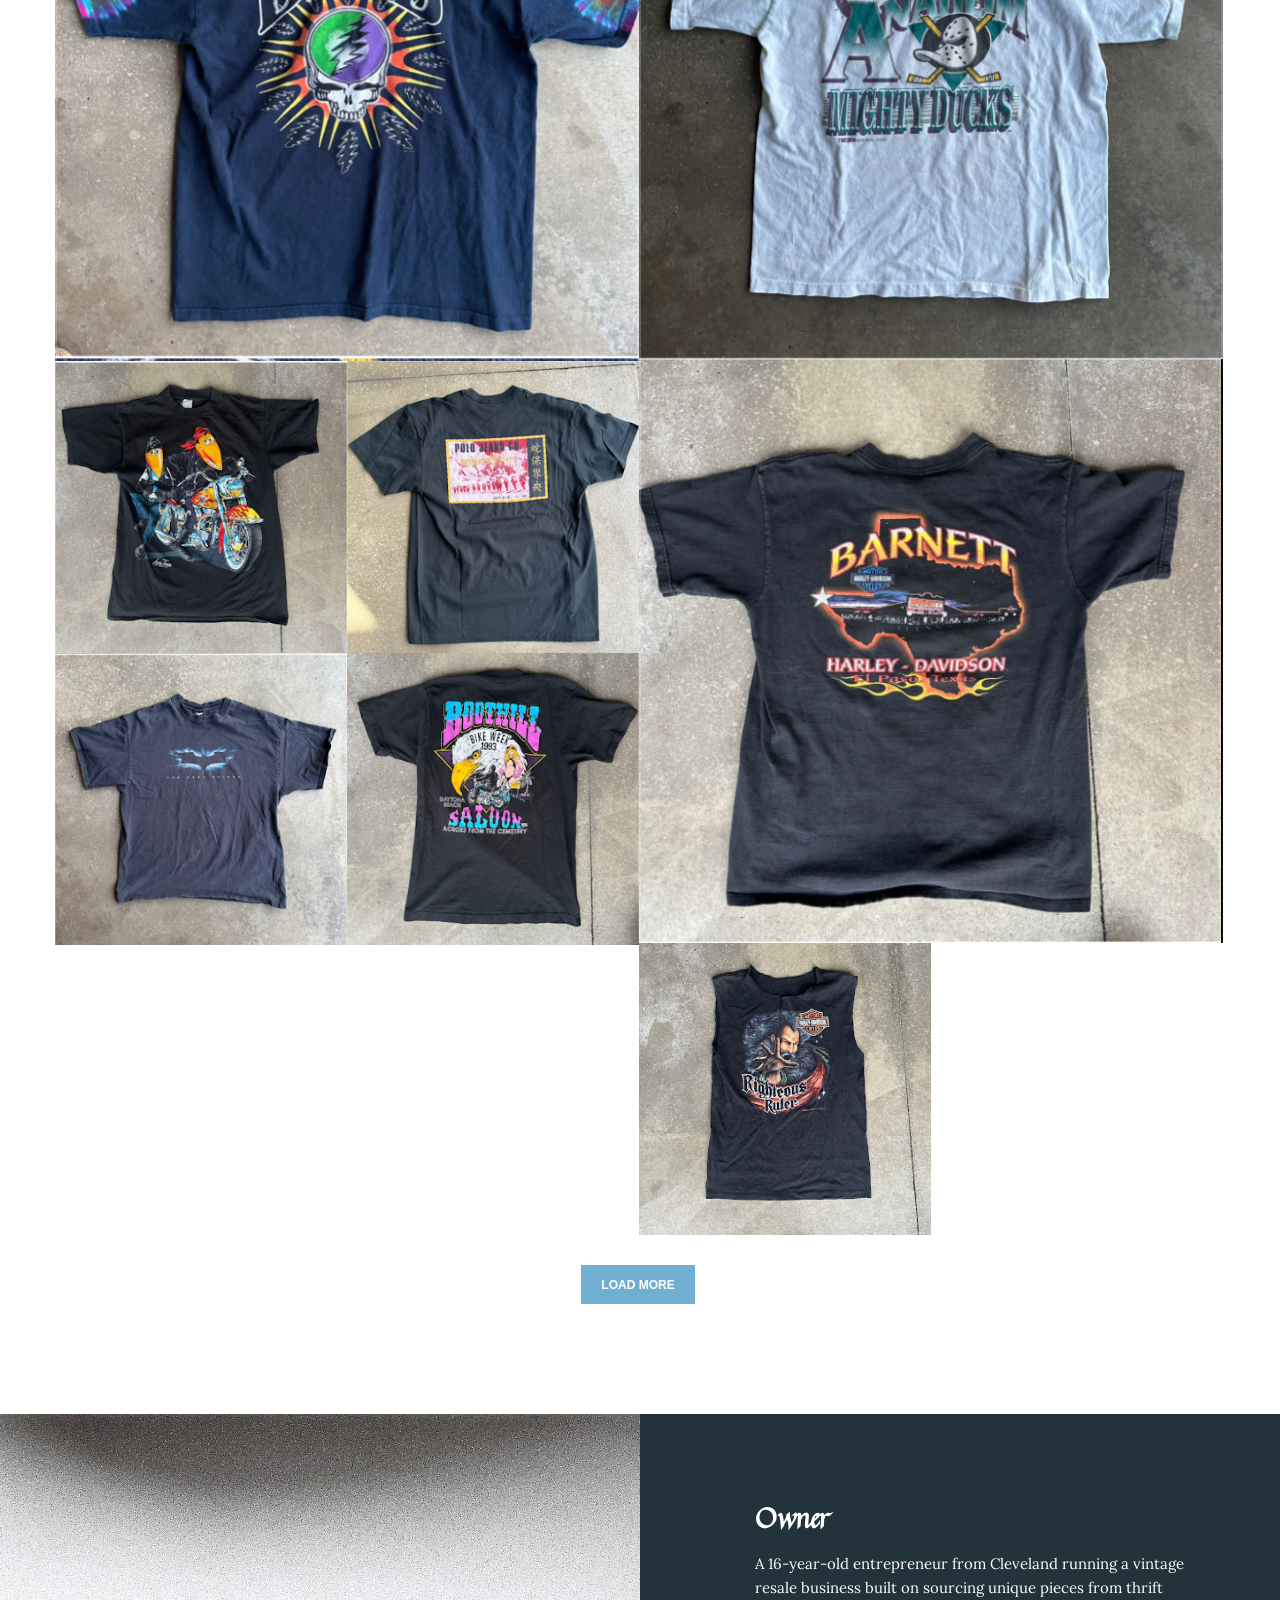
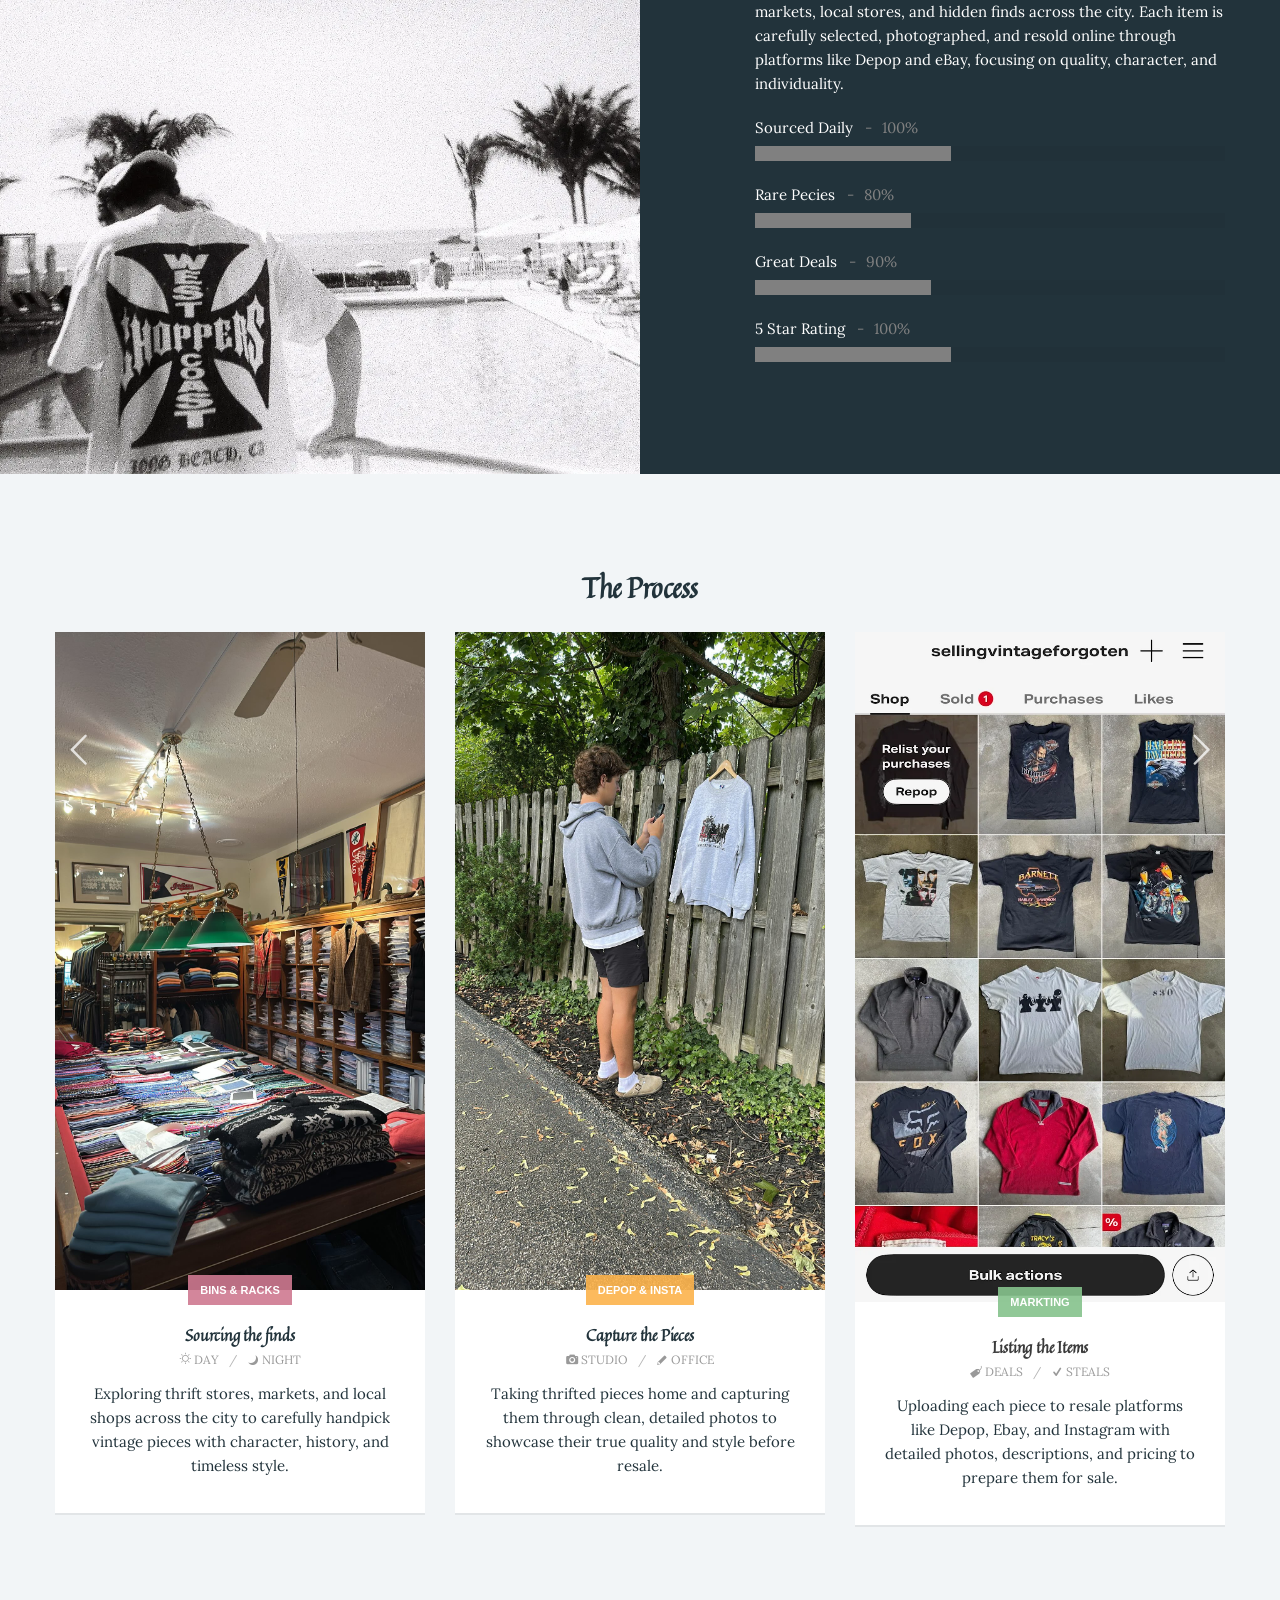
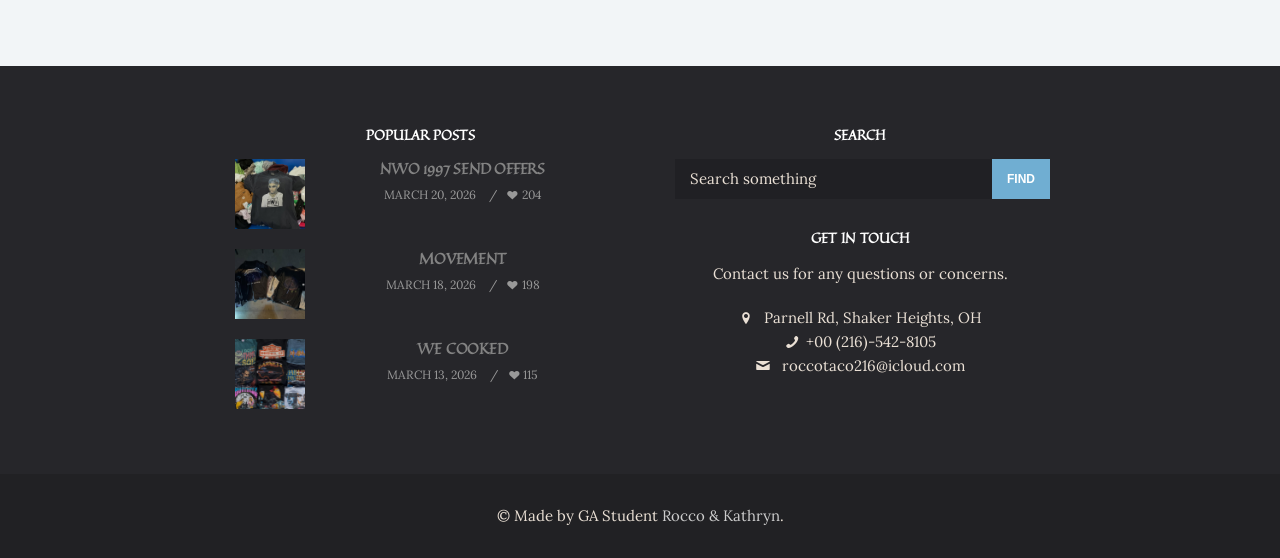
==== commit 0c526bd4: "445ye f" ====
--- a/index.html
+++ b/index.html
@@ -66,6 +66,7 @@
     </nav>
     <!-- /.navbar -->
 
+    <!-- HERO -->
     <div class="tp-fullscreen-container revolution">
       <div class="tp-fullscreen">
         <ul>
@@ -106,7 +107,8 @@
     </div>
     <!-- /.revolution -->
 
-    <div class="light-wrapper">
+    <!-- NEW PIECES -->
+    <div class="light-wrapper bg-jetblack">
       <div class="container inner">
         <div class="thin">
           <h3 class="section-title text-center"> Newest Pieces </h3>
@@ -163,7 +165,8 @@
     </div>
     <!-- /.light-wrapper -->
 
-    <div class="dark-wrapper" id="collection">
+    <!-- COLLECTION -->
+    <div class="dark-wrapper bg-white" id="collection">
       <div class="container inner">
         <div class="thin">
           <h3 class="section-title text-center">The Collection</h3>
@@ -187,7 +190,7 @@
                 <div class="cbp-caption-activeWrap">
                   <div class="cbp-l-caption-alignCenter">
                     <div class="cbp-l-caption-body">
-                      <div class="cbp-l-caption-title"><p>90s Biker</p> </div>
+                      <div class="cbp-l-caption-title"><p>90s Biker - $35</p> </div>
                     </div>
                   </div>
                 </div>
@@ -201,7 +204,7 @@
                 <div class="cbp-caption-activeWrap">
                   <div class="cbp-l-caption-alignCenter">
                     <div class="cbp-l-caption-body">
-                      <div class="cbp-l-caption-title"><p>Harley Flame</p> </div>
+                      <div class="cbp-l-caption-title"><p>Harley Flame - $30 </p> </div>
                     </div>
                   </div>
                 </div>
@@ -221,7 +224,7 @@
                 <div class="cbp-caption-activeWrap">
                   <div class="cbp-l-caption-alignCenter">
                     <div class="cbp-l-caption-body">
-                      <div class="cbp-l-caption-title"><p>90s Polo</p> </div>
+                      <div class="cbp-l-caption-title"><p>90s Polo - $35</p> </div>
                     </div>
                   </div>
                 </div>
@@ -235,7 +238,7 @@
                 <div class="cbp-caption-activeWrap">
                   <div class="cbp-l-caption-alignCenter">
                     <div class="cbp-l-caption-body">
-                      <div class="cbp-l-caption-title"><p>2000s Batman Darknight Promo</p> </div>
+                      <div class="cbp-l-caption-title"><p>2000s Batman Darknight Promo - $35</p> </div>
                     </div>
                   </div>
                 </div>
@@ -249,7 +252,7 @@
                 <div class="cbp-caption-activeWrap">
                   <div class="cbp-l-caption-alignCenter">
                     <div class="cbp-l-caption-body">
-                      <div class="cbp-l-caption-title"><p>90s Mighty Duck</p> </div>
+                      <div class="cbp-l-caption-title"><p>90s Mighty Duck - $25</p> </div>
                     </div>
                   </div>
                 </div>
@@ -269,7 +272,7 @@
                 <div class="cbp-caption-activeWrap">
                   <div class="cbp-l-caption-alignCenter">
                     <div class="cbp-l-caption-body">
-                      <div class="cbp-l-caption-title"><p>2000s Greatful Dead Band</p> </div>
+                      <div class="cbp-l-caption-title"><p>2000s Greatful Dead Band - $30</p> </div>
                     </div>
                   </div>
                 </div>
@@ -283,7 +286,7 @@
                 <div class="cbp-caption-activeWrap">
                   <div class="cbp-l-caption-alignCenter">
                     <div class="cbp-l-caption-body">
-                      <div class="cbp-l-caption-title"><p>1993 BootHill Biker</p> </div>
+                      <div class="cbp-l-caption-title"><p>1993 BootHill Biker - $35</p> </div>
                     </div>
                   </div>
                 </div>
@@ -297,7 +300,7 @@
                 <div class="cbp-caption-activeWrap">
                   <div class="cbp-l-caption-alignCenter">
                     <div class="cbp-l-caption-body">
-                      <div class="cbp-l-caption-title"><p>Harley 3D Emblem</p> </div>
+                      <div class="cbp-l-caption-title"><p>Harley 3D Emblem - $90</p> </div>
                     </div>
                   </div>
                 </div>
@@ -311,7 +314,7 @@
                 <div class="cbp-caption-activeWrap">
                   <div class="cbp-l-caption-alignCenter">
                     <div class="cbp-l-caption-body">
-                      <div class="cbp-l-caption-title"><p>Harley 3D Emblem Eagle</p> </div>
+                      <div class="cbp-l-caption-title"><p>Harley 3D Emblem Eagle - $60</p> </div>
                     </div>
                   </div>
                 </div>
@@ -339,7 +342,8 @@
     </div>
     <!-- /.dark-wrapper -->
 
-    <div class="light-wrapper">
+    <!--- OWNER -->
+    <div class="light-wrapper bg-jetblack">
       <div class="col-image">
         <div class="bg-wrapper col-md-6">
           <div class="bg-holder" style="background-image: url(img/me.webp);"></div>
@@ -498,7 +502,7 @@
                   </div>
                 </li>
                 <li>
-                  <div class="icon-overlay"> <a href="blog-post.html"><img src="img/Clothes.webp" alt="" /> </a>
+                  <div class="icon-overlay"> <img src="img/Clothes.webp" alt="" />
                   </div>
                   <div class="meta">
                     <h5>We cooked</h5>
--- a/style/css/custom.css
+++ b/style/css/custom.css
@@ -6,38 +6,75 @@
 eae0d5 Almond Cream
 c6ac8f Khaki Beige
 5e503f Stone Brown
+#2f6690 Baltic Blue
 */
 
 
 /**** FONTS ****/
-body, p, div {
+body,
+p,
+div {
     font-family: "Lora", serif;
 }
 
-h1, h2, h3, h4, h5, h6, .tp-caption {
+h1,
+h2,
+h3,
+h4,
+h5,
+h6,
+.tp-caption {
     font-family: "Quintessential", serif !important;
 }
 
 /**** FONTS ****/
-body, p, div {
+body,
+p,
+div {
     font-family: "Lora", serif;
     color: #22333b;
 }
 
-h1, h2, h3, h4, h5, h6, .tp-caption {
+h1,
+h2,
+h3,
+h4,
+h5,
+h6,
+.tp-caption {
     font-family: "Quintessential", serif !important;
-    color: #22333b; 
+    color: #22333b;
 }
 
-html, body {
+html,
+body {
     background-color: #eae0d5 !important;
 }
+
 /**** NAV ****/
-.navbar-brand a{
+.navbar-brand a {
     font-family: "Quintessential", serif !important;
-    font-weight: 900; 
+    font-weight: 900;
     font-size: 40px;
+    text-shadow: 1px 2px 3px white;
     color: #22333b;
+}
+
+.cbp-filter-container .cbp-filter-item:hover,
+.cbp-filter-container .cbp-filter-item.cbp-filter-item-active,
+.sticky-filter ul li a:hover,
+.sticky-filter ul li.current a {
+    color: #22333b !important;
+}
+
+.navbar.fixed .navbar-brand a {
+    color: #eae0d5;
+}
+
+.navbar .nav>li.current>a,
+.navbar .navbar-nav>li>a:focus,
+.navbar .nav>li>a:hover {
+    color: #2f6690 !important;
 }
 
 /**** COLORS  ****/
@@ -46,22 +83,49 @@
     text-shadow: 1px 2px 3px white;
 }
 
+.bg-white {
+    background-color: white
+}
+
+.bg-jetblack {
+    background-color: #22333b !important;
+    color: white !important;
+}
+
+.bg-jetblack p, .bg-jetblack h3 {
+    color: white !important;
+
+}
+
+.progress.plain .bar {
+    background: gray !important;
+}
+
+.progress-list li em {
+    color: gray;
+}
+
 /**** FOOTER ****/
-footer p, footer div{
+footer p,
+footer div {
     color: #eae0d5;
 }
 
 footer {
-  width: 100%;
-  text-align: center;
+    width: 100%;
+    text-align: center;
 }
 
 footer .row {
-  display: flex;
-  justify-content: center;
-  flex-wrap: wrap;
+    display: flex;
+    justify-content: center;
+    flex-wrap: wrap;
 }
 
-footer .row > * {
-  margin: 0 20px;
+footer .row>* {
+    margin: 0 20px;
+}
+
+.cbp-item-wrapper p {
+    color: white;
 }
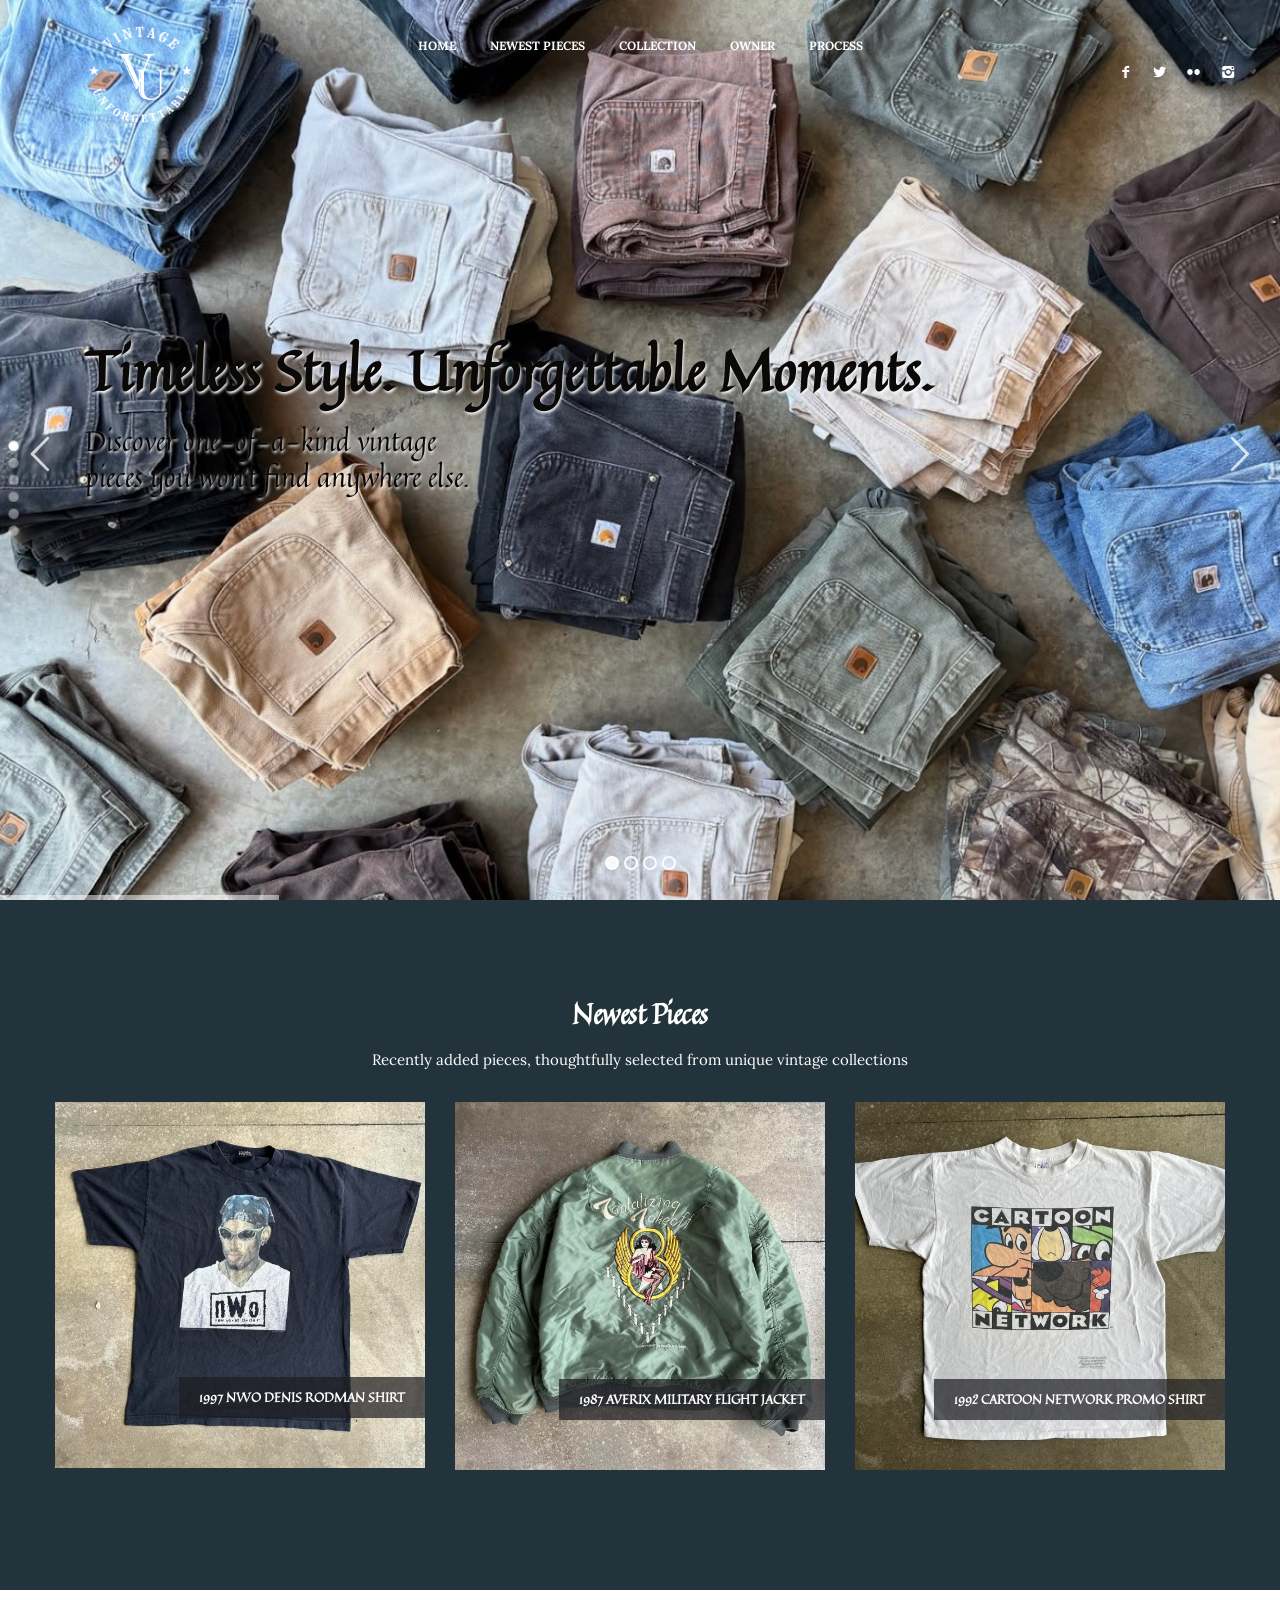
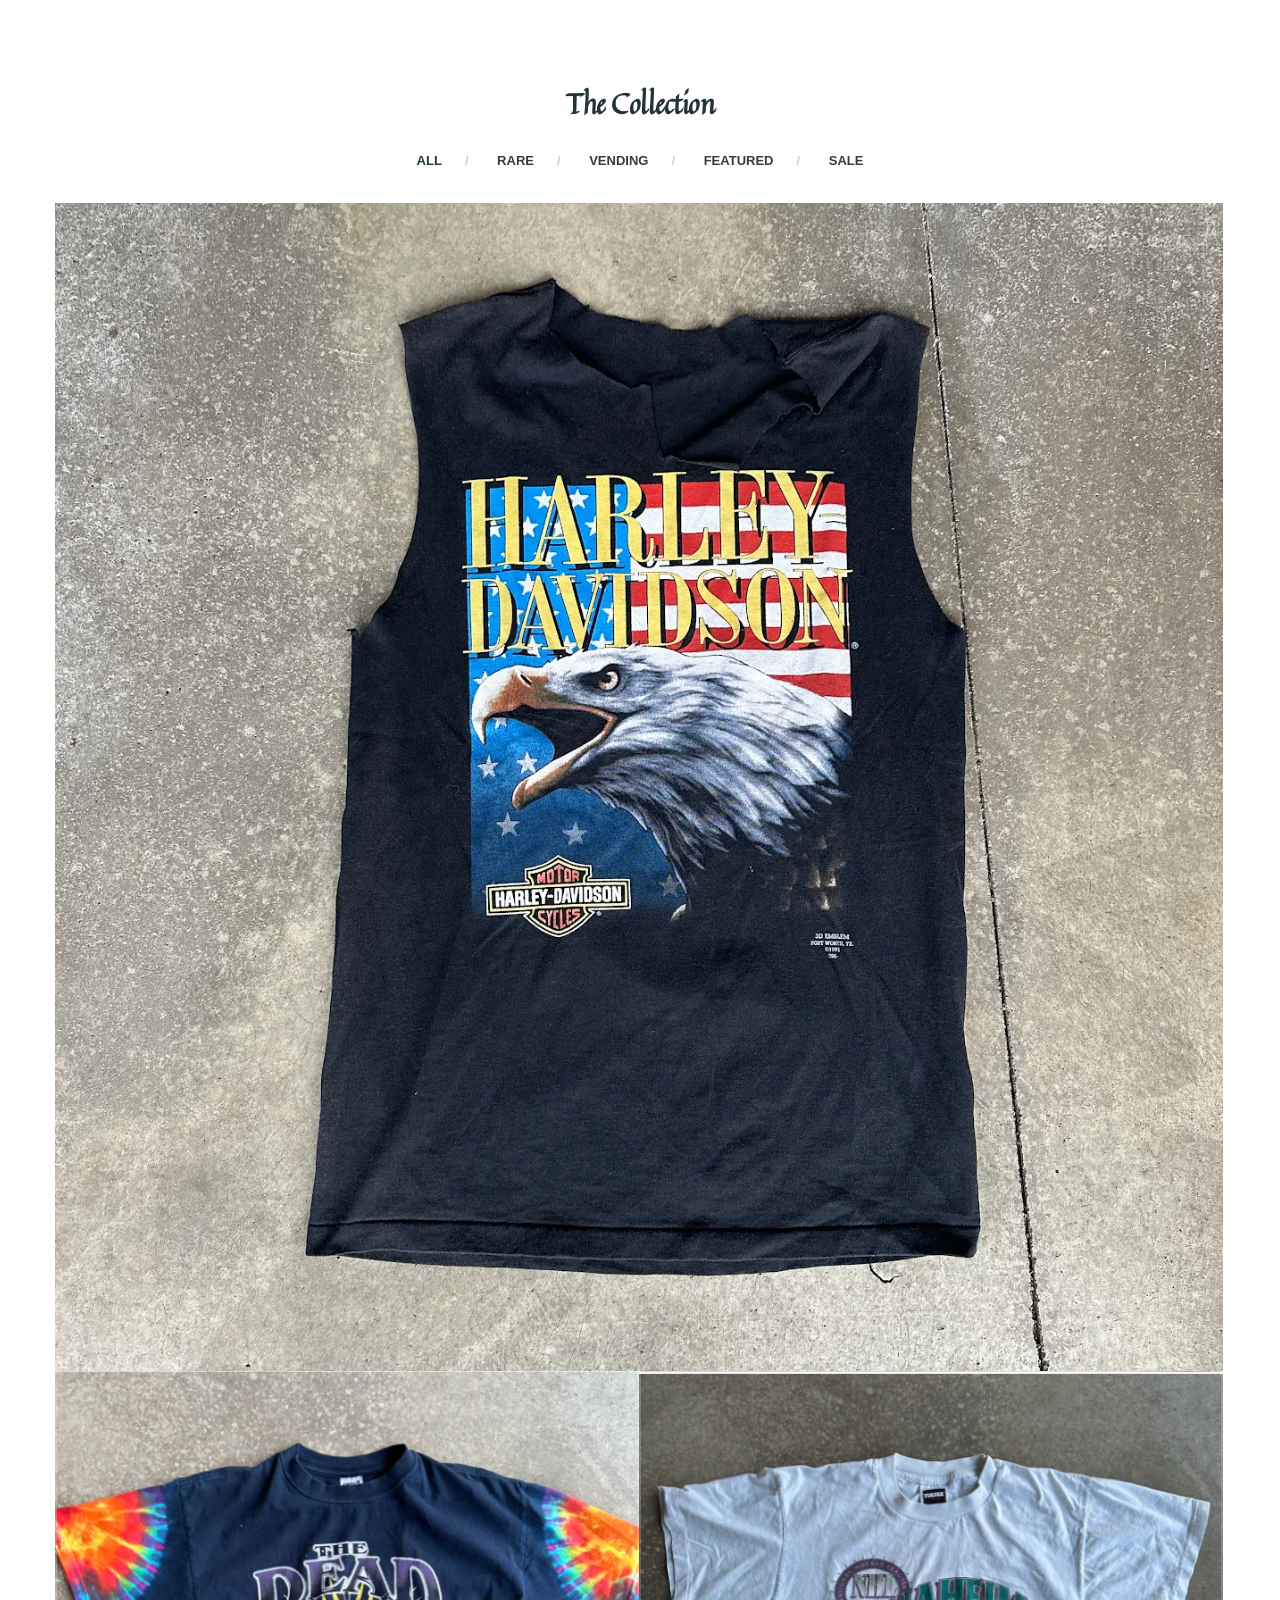
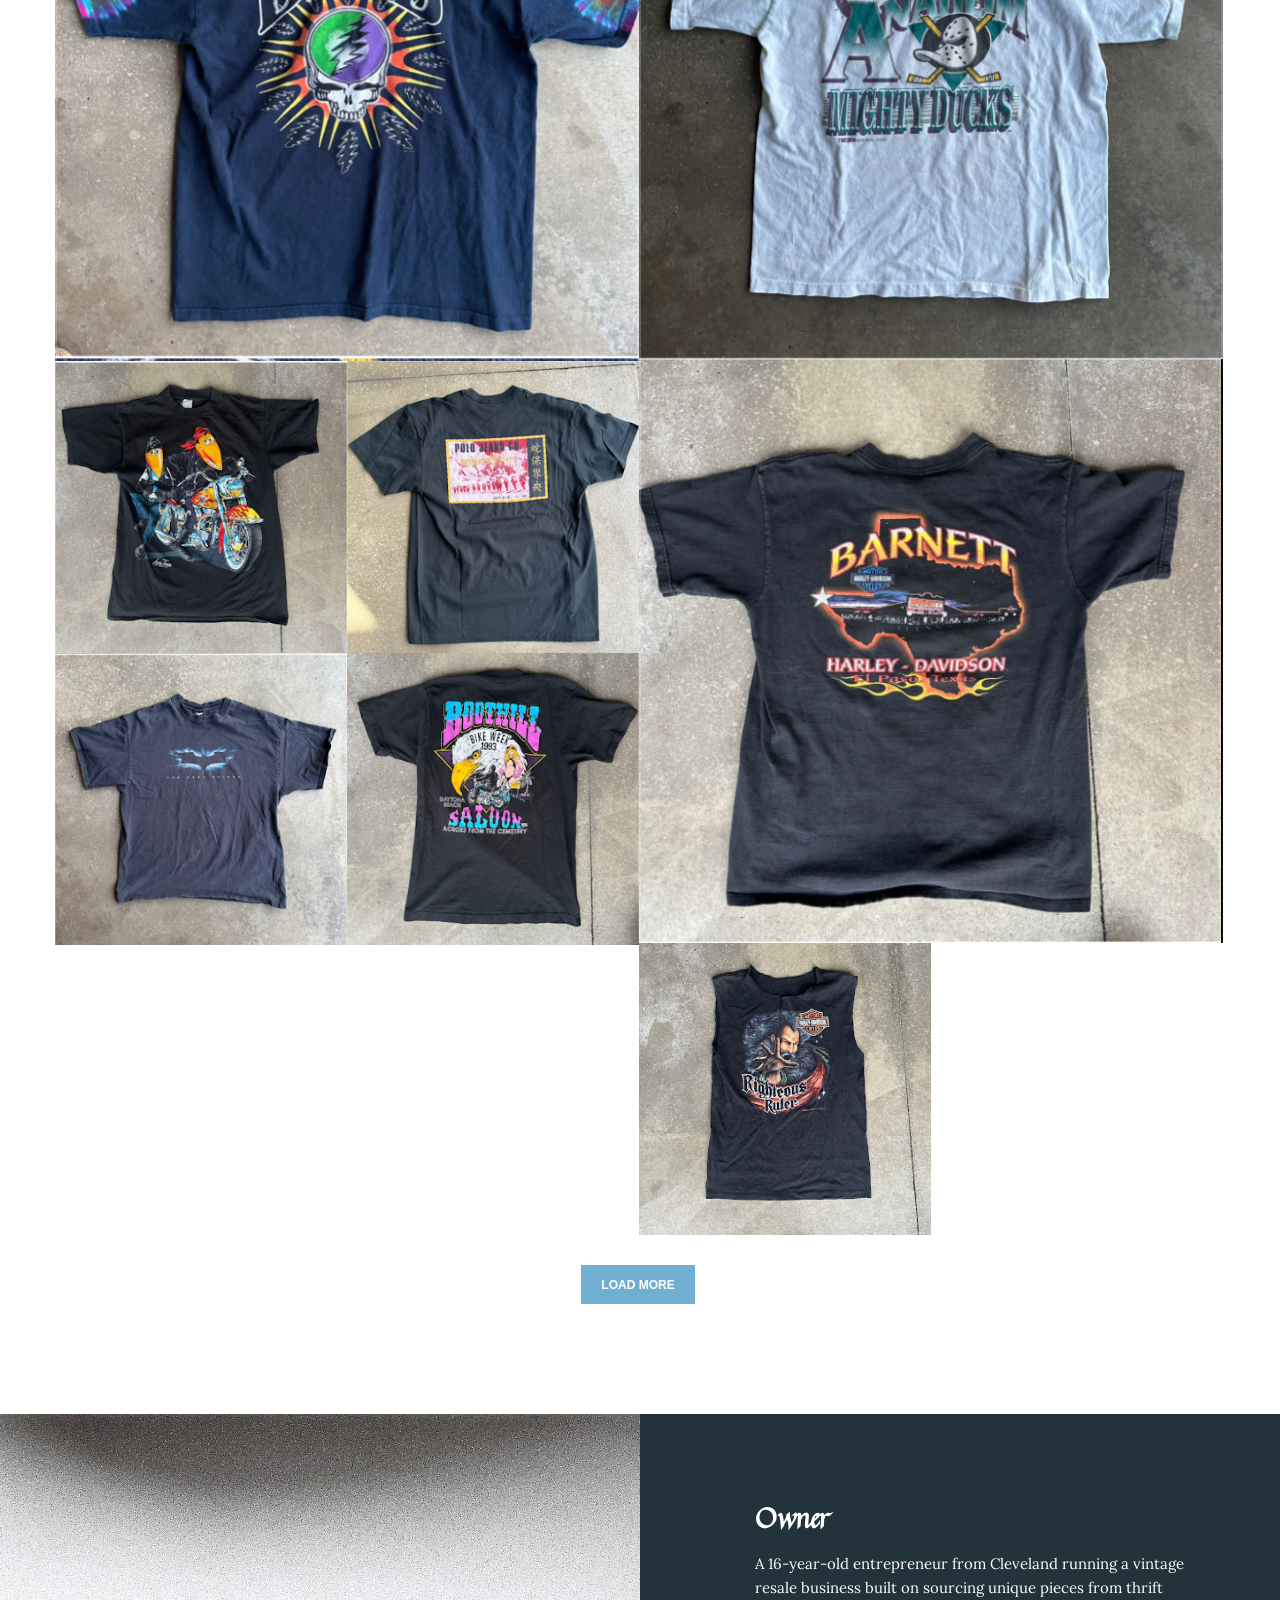
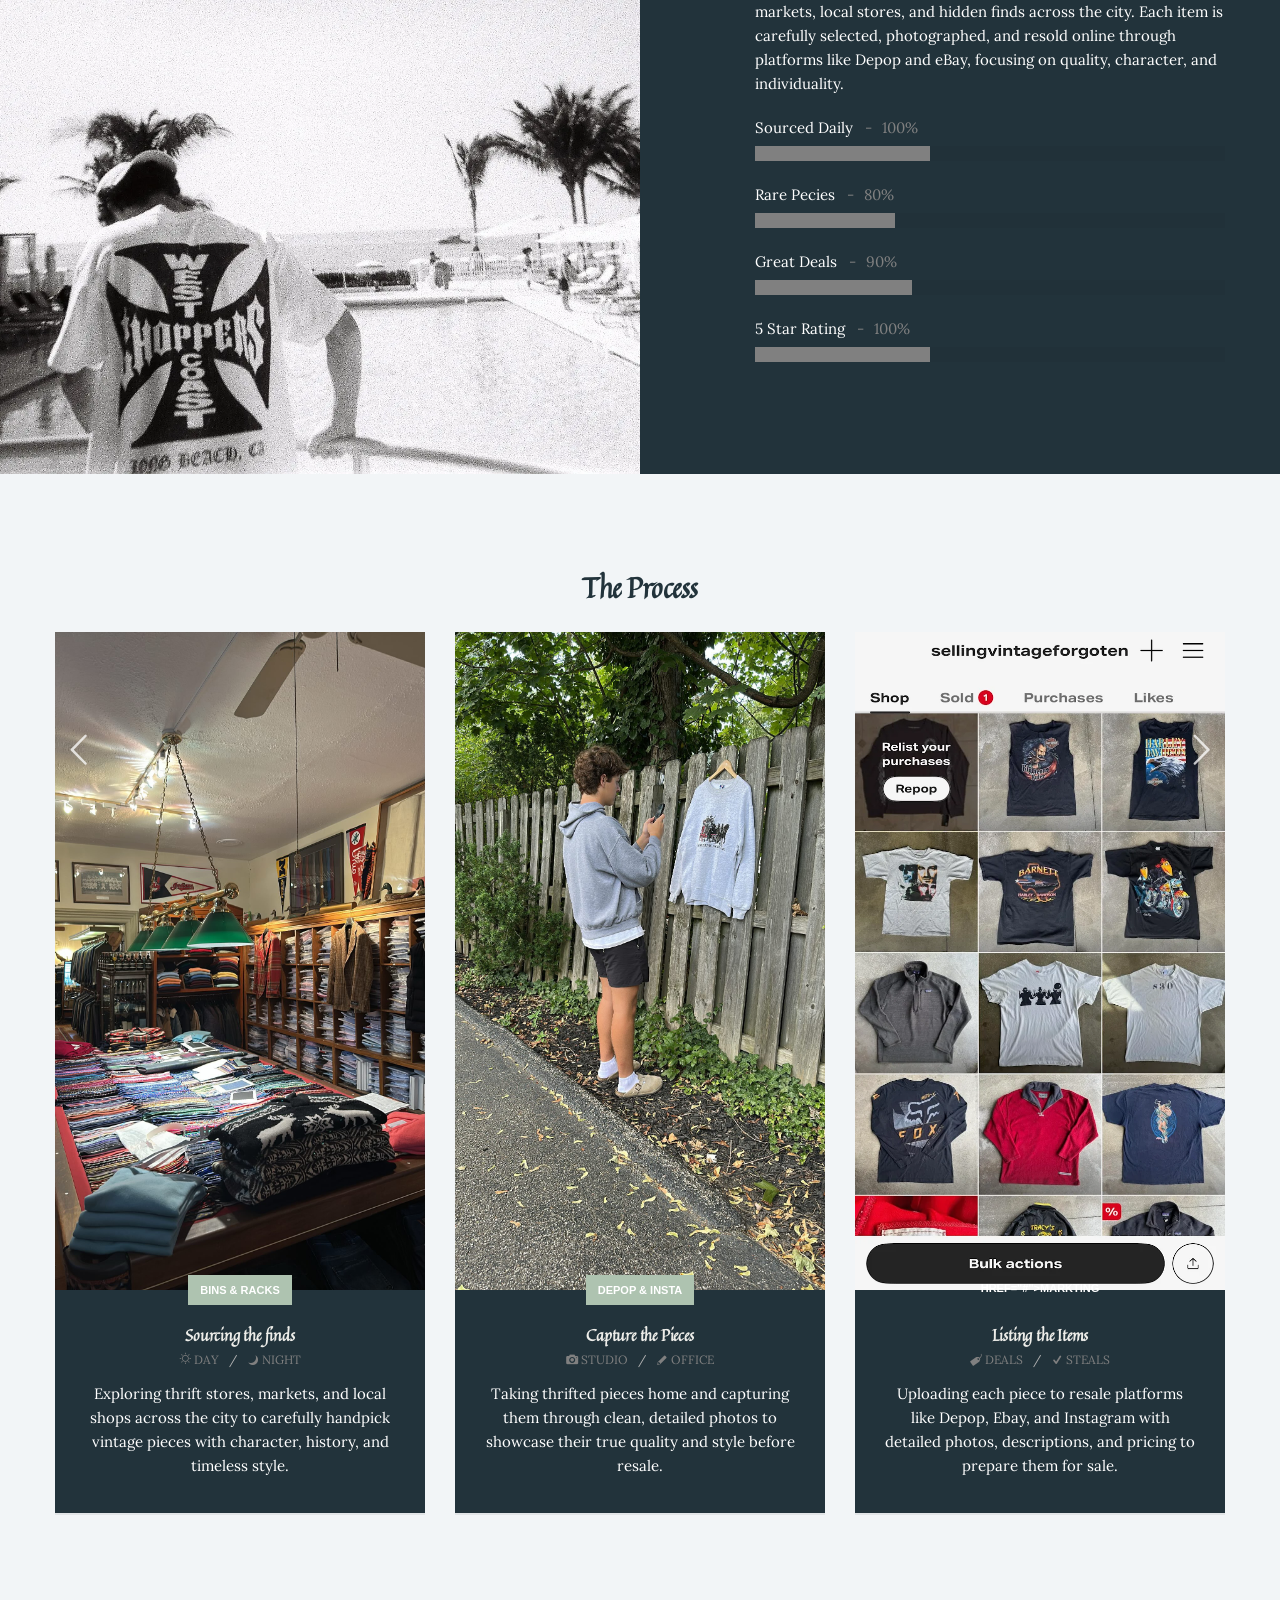
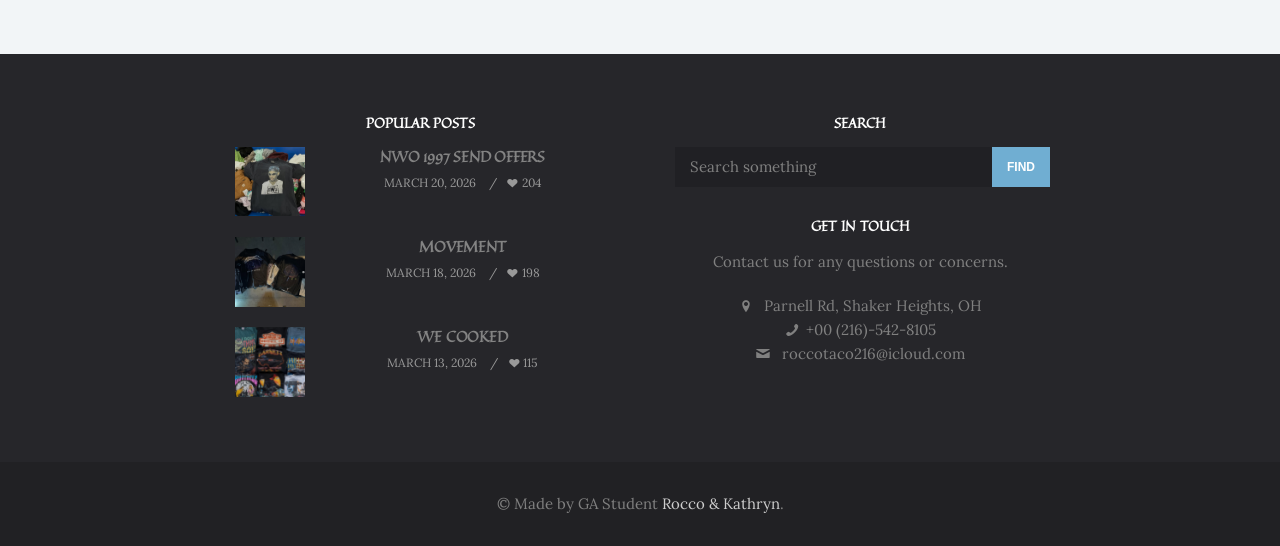
==== commit 3fc4aa2c: "ftyftt fyfuuu" ====
--- a/index.html
+++ b/index.html
@@ -6,7 +6,7 @@
   <meta name="viewport" content="width=device-width, initial-scale=1.0">
   <meta name="description" content="">
   <meta name="author" content="">
-  <link rel="shortcut icon" href="style/images/favicon.png">
+  <link rel="shortcut icon" href="data:image/svg+xml,%3Csvg xmlns='http://www.w3.org/2000/svg' viewBox='0 0 100 100'%3E%3Ctext x='50' y='70' font-size='65' text-anchor='middle' fill='%23222222' font-family='Georgia, Times New Roman, serif'%3EVU%3C/text%3E%3C/svg%3E">
   <title>Vinatge Unforgettable</title>
   <!-- Bootstrap core CSS -->
   <link href="style/css/bootstrap.min.css" rel="stylesheet">
@@ -33,7 +33,7 @@
     <nav class="navbar">
       <div class="navbar-header">
         <div class="basic-wrapper">
-          <div class="navbar-brand"> <a href="#">Vintage Unforgettable</a>
+          <div class="navbar-brand"> <a href="#"><img src="img/logo 2.png"></a>
           </div>
           <a class="btn responsive-menu" data-toggle="collapse" data-target=".navbar-collapse"><i></i></a>
         </div>
@@ -67,44 +67,79 @@
     <!-- /.navbar -->
 
     <!-- HERO -->
-    <div class="tp-fullscreen-container revolution">
-      <div class="tp-fullscreen">
-        <ul>
-          <li data-transition="fade"> <img src="img/pants.jpg" alt="" data-bgposition="center top" data-bgfit="cover"
-              data-bgrepeat="no-repeat" />
-            <h1 class="tp-caption large sfr" data-x="30" data-y="263" data-speed="900" data-start="800"
-              data-easing="Sine.easeOut">Timeless Style. Unforgettable Moments.</h1>
-            <div class="tp-caption medium sfr" data-x="30" data-y="348" data-speed="900" data-start="1500"
-              data-easing="Sine.easeOut">Discover one-of-a-kind vintage <br />
-              pieces you won’t find anywhere else.</div>
-          </li>
-          <li data-transition="fade"> <img src="img/car.jpg" alt="" data-bgposition="center top" data-bgfit="cover"
-              data-bgrepeat="no-repeat" />
-            <div class="tp-caption large text-center sfl" data-x="center" data-y="283" data-speed="900" data-start="800"
-              data-easing="Sine.easeOut">Built on Rarity.</div>
-            <div class="tp-caption large text-center sfr" data-x="center" data-y="363" data-speed="900"
-              data-start="1500" data-easing="Sine.easeOut"> Defined by Style.</div>
-          </li>
-          <li data-transition="fade"> <img src="img/unnamed.jpg" alt="" data-bgposition="center top" data-bgfit="cover"
-              data-bgrepeat="no-repeat" />
-            <div class="tp-caption large text-center sfb" data-x="center" data-y="293" data-speed="900" data-start="800"
-              data-easing="Sine.easeOut">Beyond Ordinary Vintage</div>
-            <div class="tp-caption medium text-center sfb" data-x="center" data-y="387" data-speed="900"
-              data-start="1500" data-easing="Sine.easeOut">Authentic vintage finds you won’t come across twice</div>
-          </li>
-          <li data-transition="fade"> <img src="img/hoodie.webp" alt="" data-bgposition="center top" data-bgfit="cover"
-              data-bgrepeat="no-repeat" />
-            <div class="tp-caption large text-center sfb" data-x="center" data-y="293" data-speed="900" data-start="800"
-              data-easing="Sine.easeOut">Curated Hidden Gems</div>
-            <div class="tp-caption medium text-center sfb" data-x="center" data-y="387" data-speed="900"
-              data-start="1500" data-easing="Sine.easeOut">Exceptional secondhand pieces, handpicked with care</div>
-          </li>
-
-        </ul>
-        <div class="tp-bannertimer tp-bottom"></div>
-      </div>
-      <!-- /.tp-fullscreen-container -->
-    </div>
+   <div class="tp-fullscreen-container revolution">
+  <div class="tp-fullscreen">
+    <ul>
+
+      <li data-transition="fade">
+        <img src="img/pants.jpg" alt="" data-bgposition="center top" data-bgfit="cover" data-bgrepeat="no-repeat" />
+
+        <div class="hero-caption-wrap">
+          <h1 class="tp-caption large sfr" data-x="30" data-y="263" data-speed="900" data-start="800"
+            data-easing="Sine.easeOut">
+            Timeless Style. Unforgettable Moments.
+          </h1>
+
+          <div class="tp-caption medium sfr" data-x="30" data-y="348" data-speed="900" data-start="1500"
+            data-easing="Sine.easeOut">
+            Discover one-of-a-kind vintage <br />
+            pieces you won’t find anywhere else.
+          </div>
+        </div>
+      </li>
+
+      <li data-transition="fade">
+        <img src="img/car.jpg" alt="" data-bgposition="center top" data-bgfit="cover" data-bgrepeat="no-repeat" />
+
+        <div class="hero-caption-wrap">
+          <div class="tp-caption large text-center sfl" data-x="center" data-y="283" data-speed="900"
+            data-start="800" data-easing="Sine.easeOut">
+            Built on Rarity.
+          </div>
+
+          <div class="tp-caption large text-center sfr" data-x="center" data-y="363" data-speed="900"
+            data-start="1500" data-easing="Sine.easeOut">
+            Defined by Style.
+          </div>
+        </div>
+      </li>
+
+      <li data-transition="fade">
+        <img src="img/unnamed.jpg" alt="" data-bgposition="center top" data-bgfit="cover" data-bgrepeat="no-repeat" />
+
+        <div class="hero-caption-wrap">
+          <div class="tp-caption large text-center sfb" data-x="center" data-y="293" data-speed="900"
+            data-start="800" data-easing="Sine.easeOut">
+            Beyond Ordinary Vintage
+          </div>
+
+          <div class="tp-caption medium text-center sfb" data-x="center" data-y="387" data-speed="900"
+            data-start="1500" data-easing="Sine.easeOut">
+            Authentic vintage finds you won’t come across twice
+          </div>
+        </div>
+      </li>
+
+      <li data-transition="fade">
+        <img src="img/hoodie.webp" alt="" data-bgposition="center top" data-bgfit="cover" data-bgrepeat="no-repeat" />
+
+        <div class="hero-caption-wrap">
+          <div class="tp-caption large text-center sfb" data-x="center" data-y="293" data-speed="900"
+            data-start="800" data-easing="Sine.easeOut">
+            Curated Hidden Gems
+          </div>
+
+          <div class="tp-caption medium text-center sfb" data-x="center" data-y="387" data-speed="900"
+            data-start="1500" data-easing="Sine.easeOut">
+            Exceptional secondhand pieces, handpicked with care
+          </div>
+        </div>
+      </li>
+
+    </ul>
+    <div class="tp-bannertimer tp-bottom"></div>
+  </div>
+</div>
     <!-- /.revolution -->
 
     <!-- NEW PIECES -->
@@ -437,10 +472,10 @@
             <!-- /.post -->
 
             <div class="item post">
-              <figure class="main"><img src="img/depop.webp" alt="" /></figure>
+              <figure class="main"><img src="img/newone.png" alt="" /></figure>
               <div class="box text-center">
-                <div class="category cat5"><span><a href="#">Markting</span></div>
-                <h4 class="post-title">Listing the Items</a></h4>
+                <div class="category cat5"><span> href="#">Markting</span></div>
+                <h4 class="post-title">Listing the Items</h4>
                 <div class="meta"><span class="date"><i
                         class="icon-tag"></i> Deals</span><span class="comments"><i
                         class="icon-check"></i> Steals</span></div>
@@ -452,14 +487,14 @@
             </div>
             <!-- /.post -->
             <div class="item post">
-              <figure class="main"><img src="img/shipping.jpg" alt="" /></figure>
+              <figure class="main"><img src="img/whatnt.png" alt="" /></figure>
               <div class="box text-center">
                 <div class="category cat6"><span><a href="#">Deliveries</a></span></div>
                 <h4 class="post-title">Fulfilling Orders</h4>
                 <div class="meta"><span class="date"><i
                         class="icon-hourglass"></i> Curating</span><span class="comments"><i
                         class="icon-paper-plane"></i> Shipping</span></div>
-                <p>Once your order is placed, each piece is carefully inspected, securely packaged, and shipped with
+                <p>Once your order is placed, each piece is inspected, securely packaged, and shipped with
                   care so it arrives safely and in great condition, ready to be worn and loved again</p>
               </div>
               <!-- /.box -->
@@ -503,6 +538,7 @@
                 </li>
                 <li>
                   <div class="icon-overlay"> <img src="img/Clothes.webp" alt="" />
+                
                   </div>
                   <div class="meta">
                     <h5>We cooked</h5>
--- a/style/css/custom.css
+++ b/style/css/custom.css
@@ -6,7 +6,8 @@
 eae0d5 Almond Cream
 c6ac8f Khaki Beige
 5e503f Stone Brown
-#2f6690 Baltic Blue
+2f6690 Baltic Blue
+edede9 Parchment
 */
 
 
@@ -52,12 +53,8 @@
 }
 
 /**** NAV ****/
-.navbar-brand a {
-    font-family: "Quintessential", serif !important;
-    font-weight: 900;
-    font-size: 40px;
-    text-shadow: 1px 2px 3px white;
-    color: #22333b;
+.navbar-brand img {
+    max-width: 215px;
 }
 
 .cbp-filter-container .cbp-filter-item:hover,
@@ -105,10 +102,34 @@
     color: gray;
 }
 
+.hero-caption-wrap {
+    background: gray;
+}
+/**** SLIDER ****/
+
+.owl-item .box {
+  background-color: #22333b;
+}
+.owl-item .box p {
+    color: white; 
+}
+.owl-item .box .meta span {
+    color: gray;
+}
+.owl-item .box h4 {
+    color:  #edede9 !important;
+}
+
+.category.cat9 span a {
+    background: #aec3b0;
+}
+.category.cat12 span a {
+    background: #aec3b0;
+}
 /**** FOOTER ****/
 footer p,
 footer div {
-    color: #eae0d5;
+    color: gray;
 }
 
 footer {
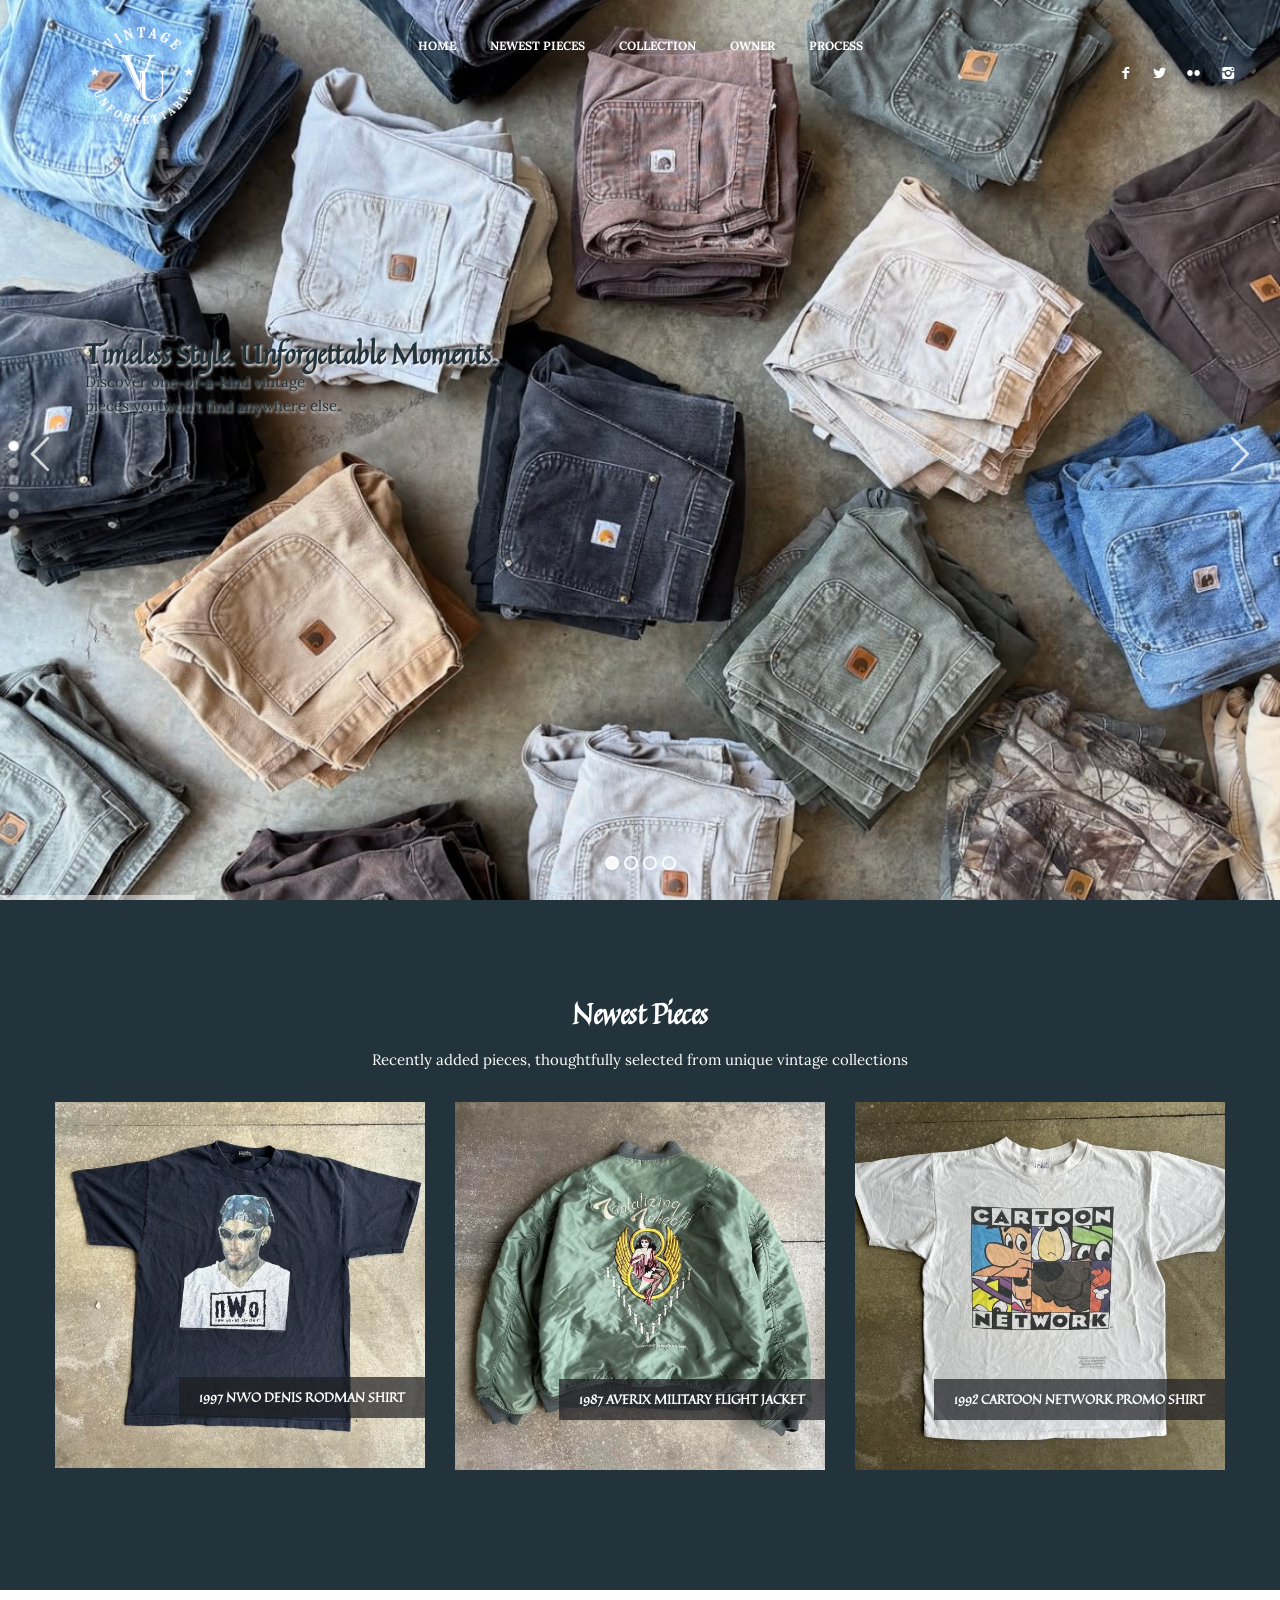
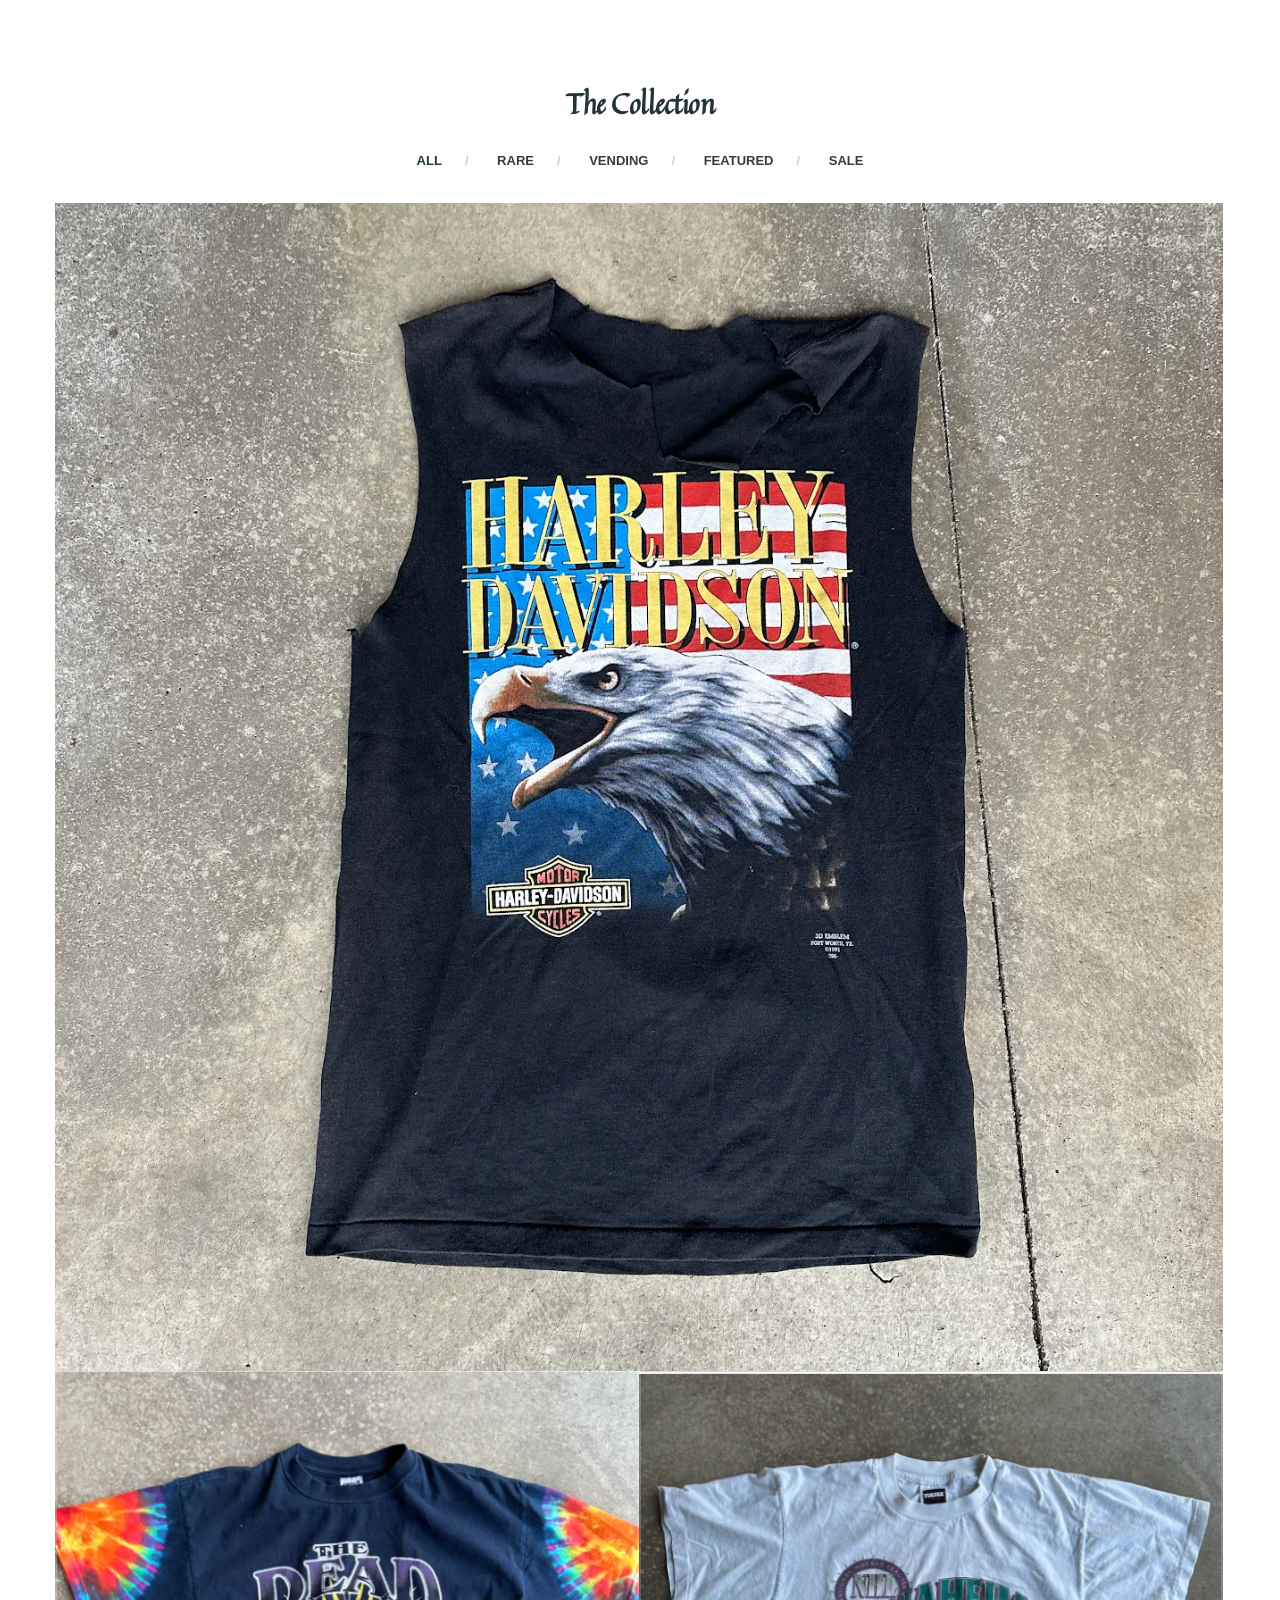
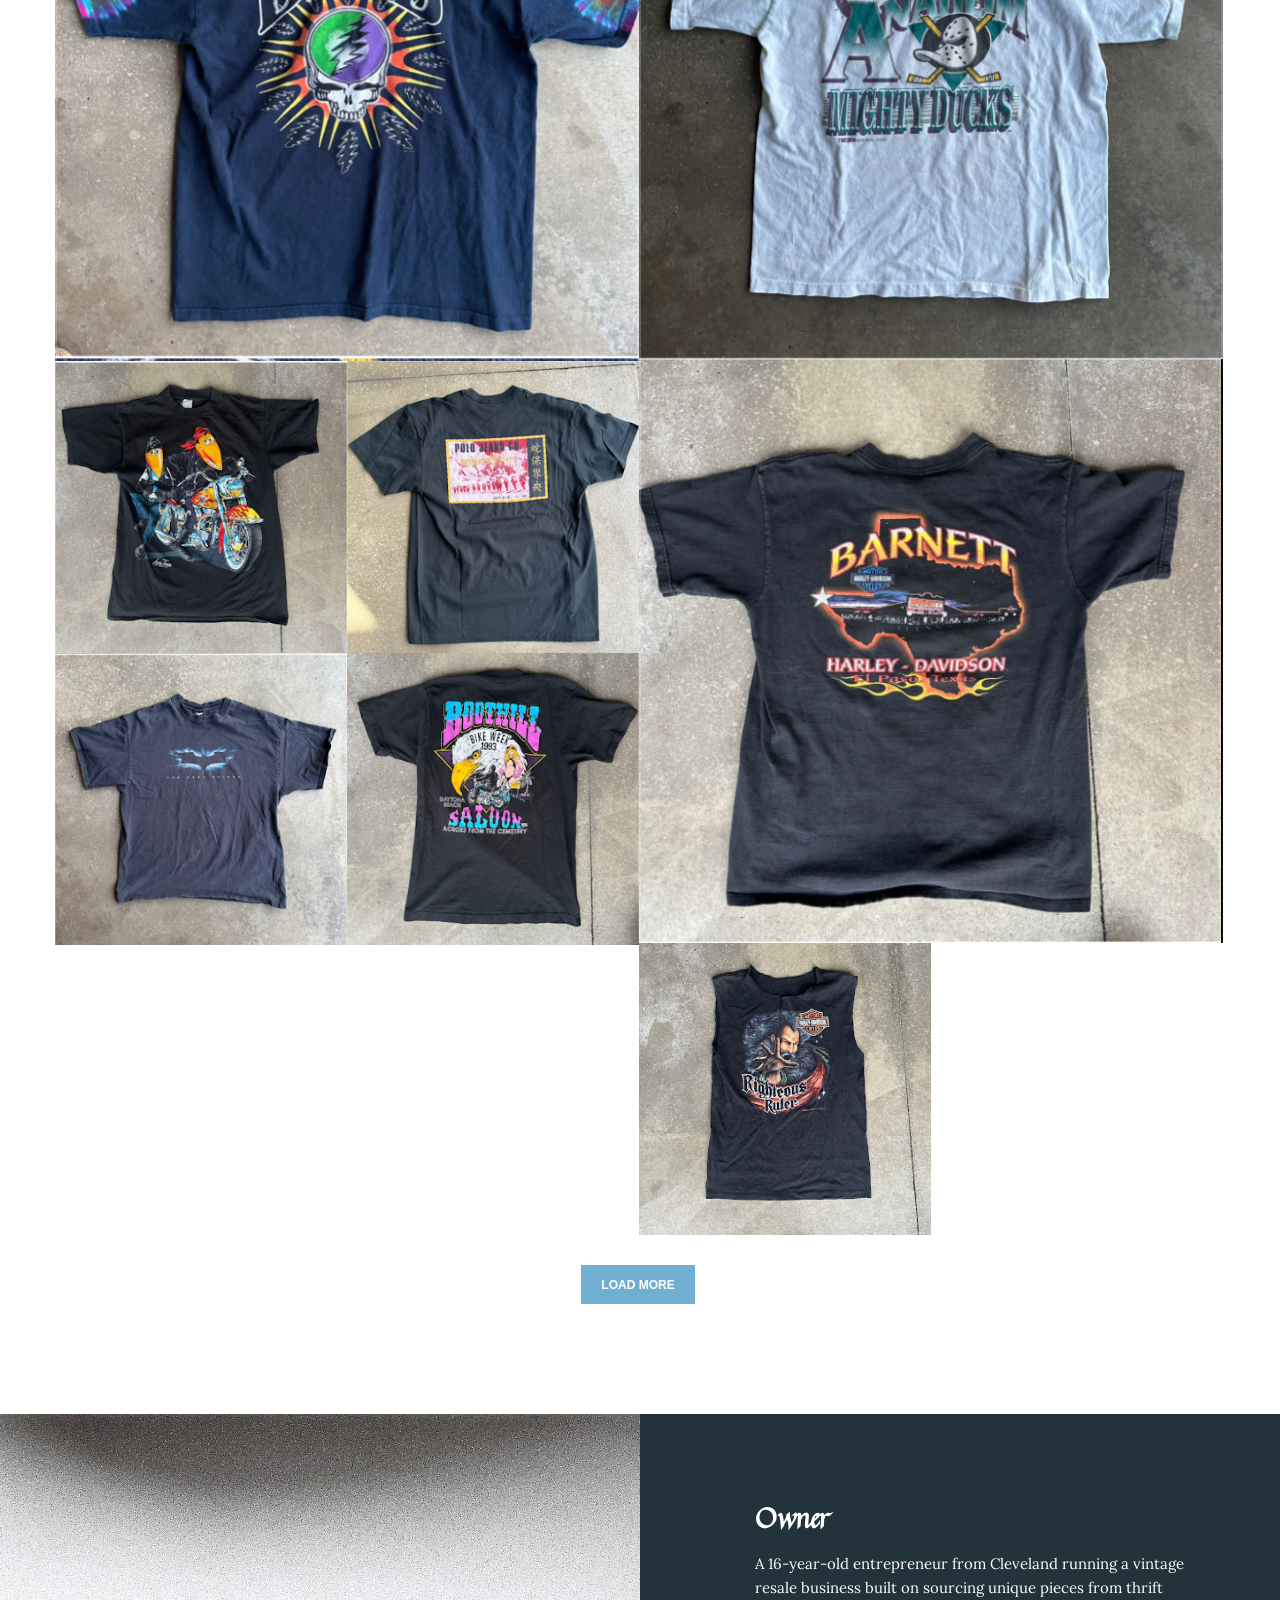
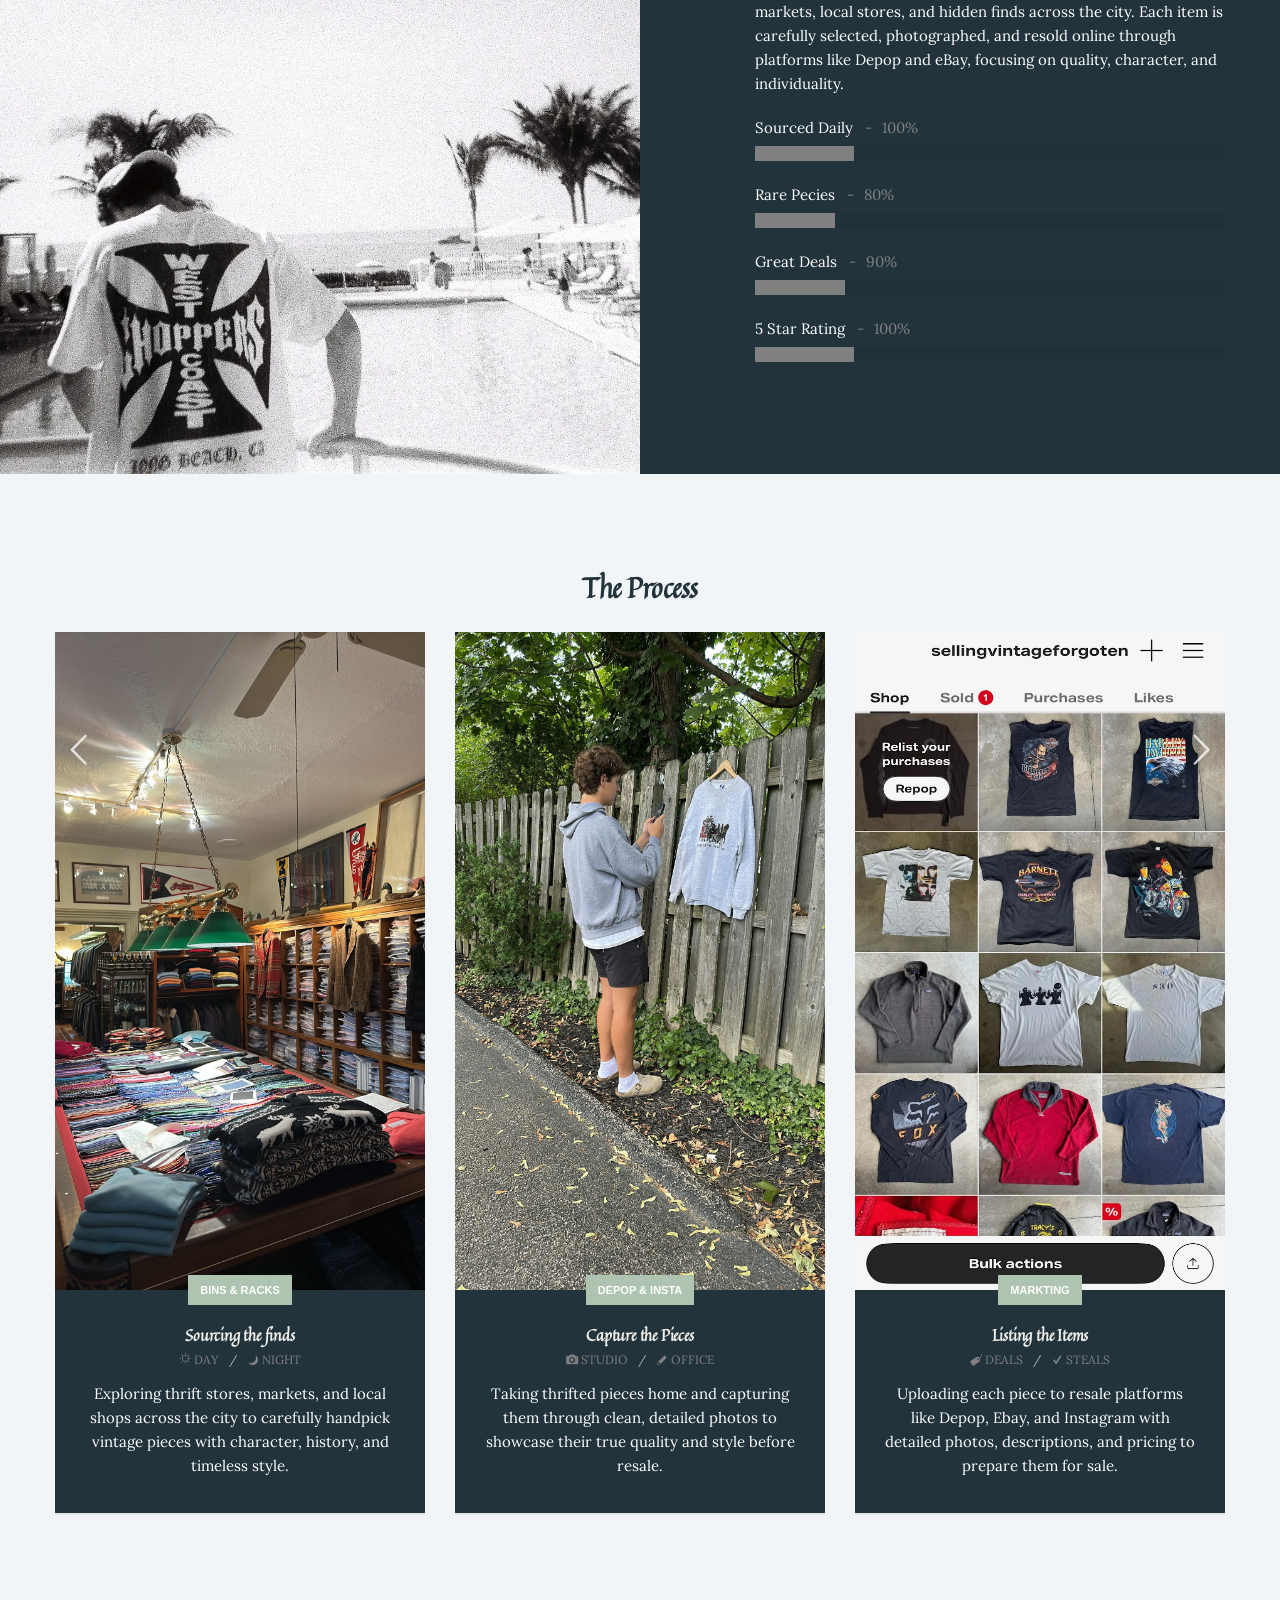
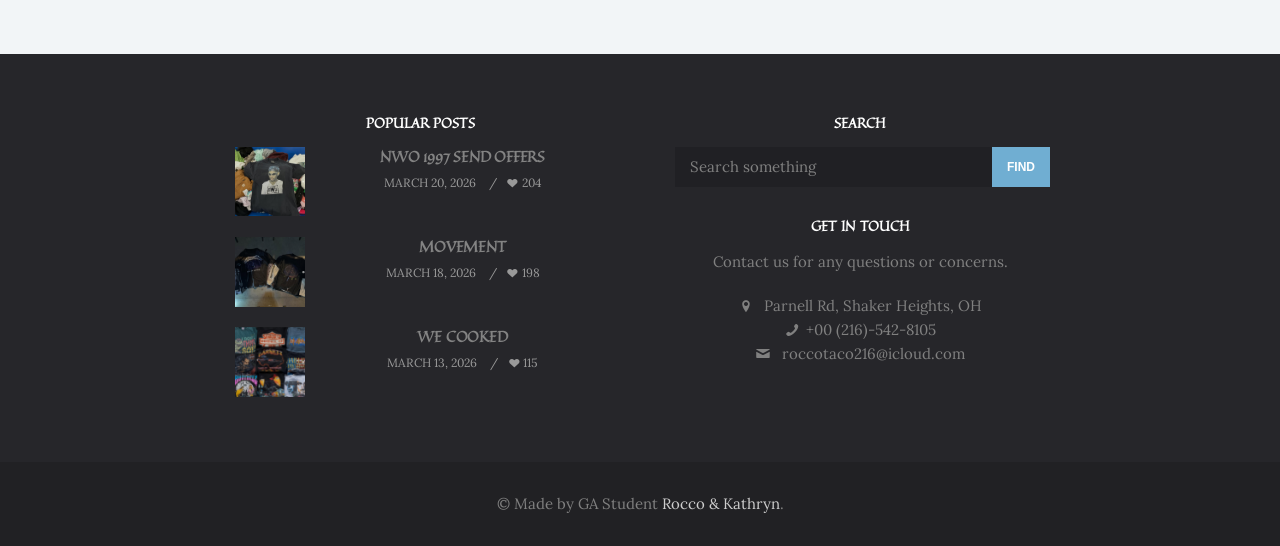
==== commit f4cfde11: "09755 l" ====
--- a/index.html
+++ b/index.html
@@ -6,7 +6,8 @@
   <meta name="viewport" content="width=device-width, initial-scale=1.0">
   <meta name="description" content="">
   <meta name="author" content="">
-  <link rel="shortcut icon" href="data:image/svg+xml,%3Csvg xmlns='http://www.w3.org/2000/svg' viewBox='0 0 100 100'%3E%3Ctext x='50' y='70' font-size='65' text-anchor='middle' fill='%23222222' font-family='Georgia, Times New Roman, serif'%3EVU%3C/text%3E%3C/svg%3E">
+  <link rel="shortcut icon"
+    href="data:image/svg+xml,%3Csvg xmlns='http://www.w3.org/2000/svg' viewBox='0 0 100 100'%3E%3Ctext x='50' y='70' font-size='65' text-anchor='middle' fill='%23222222' font-family='Georgia, Times New Roman, serif'%3EVU%3C/text%3E%3C/svg%3E">
   <title>Vinatge Unforgettable</title>
   <!-- Bootstrap core CSS -->
   <link href="style/css/bootstrap.min.css" rel="stylesheet">
@@ -67,79 +68,53 @@
     <!-- /.navbar -->
 
     <!-- HERO -->
-   <div class="tp-fullscreen-container revolution">
-  <div class="tp-fullscreen">
-    <ul>
-
-      <li data-transition="fade">
-        <img src="img/pants.jpg" alt="" data-bgposition="center top" data-bgfit="cover" data-bgrepeat="no-repeat" />
-
-        <div class="hero-caption-wrap">
-          <h1 class="tp-caption large sfr" data-x="30" data-y="263" data-speed="900" data-start="800"
-            data-easing="Sine.easeOut">
-            Timeless Style. Unforgettable Moments.
-          </h1>
-
-          <div class="tp-caption medium sfr" data-x="30" data-y="348" data-speed="900" data-start="1500"
-            data-easing="Sine.easeOut">
-            Discover one-of-a-kind vintage <br />
-            pieces you won’t find anywhere else.
-          </div>
-        </div>
-      </li>
-
-      <li data-transition="fade">
-        <img src="img/car.jpg" alt="" data-bgposition="center top" data-bgfit="cover" data-bgrepeat="no-repeat" />
-
-        <div class="hero-caption-wrap">
-          <div class="tp-caption large text-center sfl" data-x="center" data-y="283" data-speed="900"
-            data-start="800" data-easing="Sine.easeOut">
-            Built on Rarity.
-          </div>
-
-          <div class="tp-caption large text-center sfr" data-x="center" data-y="363" data-speed="900"
-            data-start="1500" data-easing="Sine.easeOut">
-            Defined by Style.
-          </div>
-        </div>
-      </li>
-
-      <li data-transition="fade">
-        <img src="img/unnamed.jpg" alt="" data-bgposition="center top" data-bgfit="cover" data-bgrepeat="no-repeat" />
-
-        <div class="hero-caption-wrap">
-          <div class="tp-caption large text-center sfb" data-x="center" data-y="293" data-speed="900"
-            data-start="800" data-easing="Sine.easeOut">
-            Beyond Ordinary Vintage
-          </div>
-
-          <div class="tp-caption medium text-center sfb" data-x="center" data-y="387" data-speed="900"
-            data-start="1500" data-easing="Sine.easeOut">
-            Authentic vintage finds you won’t come across twice
-          </div>
-        </div>
-      </li>
-
-      <li data-transition="fade">
-        <img src="img/hoodie.webp" alt="" data-bgposition="center top" data-bgfit="cover" data-bgrepeat="no-repeat" />
-
-        <div class="hero-caption-wrap">
-          <div class="tp-caption large text-center sfb" data-x="center" data-y="293" data-speed="900"
-            data-start="800" data-easing="Sine.easeOut">
-            Curated Hidden Gems
-          </div>
-
-          <div class="tp-caption medium text-center sfb" data-x="center" data-y="387" data-speed="900"
-            data-start="1500" data-easing="Sine.easeOut">
-            Exceptional secondhand pieces, handpicked with care
-          </div>
-        </div>
-      </li>
-
-    </ul>
-    <div class="tp-bannertimer tp-bottom"></div>
-  </div>
-</div>
+    <div class="tp-fullscreen-container revolution">
+      <div class="tp-fullscreen">
+        <ul>
+
+          <li data-transition="fade">
+            <img src="img/pants.jpg" alt="" data-bgposition="center top" data-bgfit="cover" data-bgrepeat="no-repeat" />
+            <div class="tp-caption hero-text sfr" data-x="30" data-y="263" data-speed="900" data-start="800"
+              data-easing="Sine.easeOut">
+              <h1 class="large">Timeless Style. Unforgettable Moments.</h1>
+              <div class="medium">Discover one-of-a-kind vintage<br>pieces you won't find anywhere else.</div>
+            </div>
+          </li>
+
+          <li data-transition="fade">
+            <img src="img/car.jpg" alt="" data-bgposition="center top" data-bgfit="cover" data-bgrepeat="no-repeat" />
+            <div class="tp-caption hero-text text-center sfr" data-x="center" data-y="283" data-speed="900"
+              data-start="800" data-easing="Sine.easeOut">
+              <div class="large">Built on Rarity.</div>
+              <div class="large">Defined by Style.</div>
+            </div>
+          </li>
+
+          <li data-transition="fade">
+            <img src="img/unnamed.jpg" alt="" data-bgposition="center top" data-bgfit="cover"
+              data-bgrepeat="no-repeat" />
+            <div class="tp-caption hero-text text-center sfb" data-x="center" data-y="293" data-speed="900"
+              data-start="800" data-easing="Sine.easeOut">
+              <div class="large">Beyond Ordinary Vintage</div>
+              <div class="medium">Authentic vintage finds you won't come across twice</div>
+            </div>
+          </li>
+
+          <li data-transition="fade">
+            <img src="img/hoodie.webp" alt="" data-bgposition="center top" data-bgfit="cover"
+              data-bgrepeat="no-repeat" />
+            <div class="tp-caption hero-text text-center sfb" data-x="center" data-y="293" data-speed="900"
+              data-start="800" data-easing="Sine.easeOut">
+              <div class="large">Curated Hidden Gems</div>
+              <div class="medium">Exceptional secondhand pieces, handpicked with care</div>
+            </div>
+          </li>
+
+        </ul>
+        <div class="tp-bannertimer tp-bottom"></div>
+      </div>
+    </div>
+
     <!-- /.revolution -->
 
     <!-- NEW PIECES -->
@@ -219,13 +194,15 @@
           </div>
           <div id="js-grid-mosaic" class="cbp">
 
-            <div class="cbp-item"> <a class="cbp-caption fancybox-media" data-rel="portfolio"
-                href="img/bike.png" data-title-id="Bike Swag">
+            <div class="cbp-item"> <a class="cbp-caption fancybox-media" data-rel="portfolio" href="img/bike.png"
+                data-title-id="Bike Swag">
                 <div class="cbp-caption-defaultWrap"> <img src="img/bike.png" alt="" /> </div>
                 <div class="cbp-caption-activeWrap">
                   <div class="cbp-l-caption-alignCenter">
                     <div class="cbp-l-caption-body">
-                      <div class="cbp-l-caption-title"><p>90s Biker - $35</p> </div>
+                      <div class="cbp-l-caption-title">
+                        <p>90s Biker - $35</p>
+                      </div>
                     </div>
                   </div>
                 </div>
@@ -239,7 +216,9 @@
                 <div class="cbp-caption-activeWrap">
                   <div class="cbp-l-caption-alignCenter">
                     <div class="cbp-l-caption-body">
-                      <div class="cbp-l-caption-title"><p>Harley Flame - $30 </p> </div>
+                      <div class="cbp-l-caption-title">
+                        <p>Harley Flame - $30 </p>
+                      </div>
                     </div>
                   </div>
                 </div>
@@ -253,13 +232,15 @@
             </div>
             <!--/.cbp-item -->
 
-            <div class="cbp-item web"> <a class="cbp-caption fancybox-media" data-rel="portfolio"
-                href="img/polo.png" data-title-id="title-4">
+            <div class="cbp-item web"> <a class="cbp-caption fancybox-media" data-rel="portfolio" href="img/polo.png"
+                data-title-id="title-4">
                 <div class="cbp-caption-defaultWrap"> <img src="img/polo.png" alt="" /> </div>
                 <div class="cbp-caption-activeWrap">
                   <div class="cbp-l-caption-alignCenter">
                     <div class="cbp-l-caption-body">
-                      <div class="cbp-l-caption-title"><p>90s Polo - $35</p> </div>
+                      <div class="cbp-l-caption-title">
+                        <p>90s Polo - $35</p>
+                      </div>
                     </div>
                   </div>
                 </div>
@@ -273,7 +254,9 @@
                 <div class="cbp-caption-activeWrap">
                   <div class="cbp-l-caption-alignCenter">
                     <div class="cbp-l-caption-body">
-                      <div class="cbp-l-caption-title"><p>2000s Batman Darknight Promo - $35</p> </div>
+                      <div class="cbp-l-caption-title">
+                        <p>2000s Batman Darknight Promo - $35</p>
+                      </div>
                     </div>
                   </div>
                 </div>
@@ -287,7 +270,9 @@
                 <div class="cbp-caption-activeWrap">
                   <div class="cbp-l-caption-alignCenter">
                     <div class="cbp-l-caption-body">
-                      <div class="cbp-l-caption-title"><p>90s Mighty Duck - $25</p> </div>
+                      <div class="cbp-l-caption-title">
+                        <p>90s Mighty Duck - $25</p>
+                      </div>
                     </div>
                   </div>
                 </div>
@@ -307,7 +292,9 @@
                 <div class="cbp-caption-activeWrap">
                   <div class="cbp-l-caption-alignCenter">
                     <div class="cbp-l-caption-body">
-                      <div class="cbp-l-caption-title"><p>2000s Greatful Dead Band - $30</p> </div>
+                      <div class="cbp-l-caption-title">
+                        <p>2000s Greatful Dead Band - $30</p>
+                      </div>
                     </div>
                   </div>
                 </div>
@@ -321,21 +308,25 @@
                 <div class="cbp-caption-activeWrap">
                   <div class="cbp-l-caption-alignCenter">
                     <div class="cbp-l-caption-body">
-                      <div class="cbp-l-caption-title"><p>1993 BootHill Biker - $35</p> </div>
-                    </div>
-                  </div>
-                </div>
-                <!--/.cbp-caption-activeWrap -->
-              </a> </div>
-            <!--/.cbp-item -->
-
-            <div class="cbp-item raref"> <a class="cbp-caption fancybox-media" data-rel="portfolio"
-                href="img/bye.jpg" data-title-id="title-9">
+                      <div class="cbp-l-caption-title">
+                        <p>1993 BootHill Biker - $35</p>
+                      </div>
+                    </div>
+                  </div>
+                </div>
+                <!--/.cbp-caption-activeWrap -->
+              </a> </div>
+            <!--/.cbp-item -->
+
+            <div class="cbp-item raref"> <a class="cbp-caption fancybox-media" data-rel="portfolio" href="img/bye.jpg"
+                data-title-id="title-9">
                 <div class="cbp-caption-defaultWrap"> <img src="img/bye.jpg" alt="" /> </div>
                 <div class="cbp-caption-activeWrap">
                   <div class="cbp-l-caption-alignCenter">
                     <div class="cbp-l-caption-body">
-                      <div class="cbp-l-caption-title"><p>Harley 3D Emblem - $90</p> </div>
+                      <div class="cbp-l-caption-title">
+                        <p>Harley 3D Emblem - $90</p>
+                      </div>
                     </div>
                   </div>
                 </div>
@@ -349,7 +340,9 @@
                 <div class="cbp-caption-activeWrap">
                   <div class="cbp-l-caption-alignCenter">
                     <div class="cbp-l-caption-body">
-                      <div class="cbp-l-caption-title"><p>Harley 3D Emblem Eagle - $60</p> </div>
+                      <div class="cbp-l-caption-title">
+                        <p>Harley 3D Emblem Eagle - $60</p>
+                      </div>
                     </div>
                   </div>
                 </div>
@@ -444,9 +437,8 @@
               <div class="box text-center">
                 <div class="category cat9"><span><a href="#">Bins & Racks</a></span></div>
                 <h4 class="post-title">Sourcing the finds</h4>
-                <div class="meta"><span class="date"><i
-                        class="budicon-sun"></i> Day</span><span class="comments"><i
-                        class="icon-moon"></i> Night</span></div>
+                <div class="meta"><span class="date"><i class="budicon-sun"></i> Day</span><span class="comments"><i
+                      class="icon-moon"></i> Night</span></div>
                 <p>Exploring thrift stores, markets, and local shops across the city to carefully handpick vintage
                   pieces with character, history, and timeless style.</p>
               </div>
@@ -460,9 +452,8 @@
               <div class="box text-center">
                 <div class="category cat12"><span><a href="#">Depop & Insta</a></span></div>
                 <h4 class="post-title">Capture the Pieces</h4>
-                <div class="meta"><span class="date"><i
-                        class="icon-camera"></i> Studio</span><span class="comments"><i
-                        class="icon-pencil"></i> Office</span></div> 
+                <div class="meta"><span class="date"><i class="icon-camera"></i> Studio</span><span class="comments"><i
+                      class="icon-pencil"></i> Office</span></div>
                 <p>Taking thrifted pieces home and capturing them through clean, detailed photos to showcase their true
                   quality and style before resale.</p>
               </div>
@@ -474,11 +465,10 @@
             <div class="item post">
               <figure class="main"><img src="img/newone.png" alt="" /></figure>
               <div class="box text-center">
-                <div class="category cat5"><span> href="#">Markting</span></div>
+                <div class="category cat5"><span><a href="#">Markting</a></span></div>
                 <h4 class="post-title">Listing the Items</h4>
-                <div class="meta"><span class="date"><i
-                        class="icon-tag"></i> Deals</span><span class="comments"><i
-                        class="icon-check"></i> Steals</span></div>
+                <div class="meta"><span class="date"><i class="icon-tag"></i> Deals</span><span class="comments"><i
+                      class="icon-check"></i> Steals</span></div>
                 <p>Uploading each piece to resale platforms like Depop, Ebay, and Instagram with detailed photos,
                   descriptions, and pricing to prepare them for sale.</p>
               </div>
@@ -491,9 +481,8 @@
               <div class="box text-center">
                 <div class="category cat6"><span><a href="#">Deliveries</a></span></div>
                 <h4 class="post-title">Fulfilling Orders</h4>
-                <div class="meta"><span class="date"><i
-                        class="icon-hourglass"></i> Curating</span><span class="comments"><i
-                        class="icon-paper-plane"></i> Shipping</span></div>
+                <div class="meta"><span class="date"><i class="icon-hourglass"></i> Curating</span><span
+                    class="comments"><i class="icon-paper-plane"></i> Shipping</span></div>
                 <p>Once your order is placed, each piece is inspected, securely packaged, and shipped with
                   care so it arrives safely and in great condition, ready to be worn and loved again</p>
               </div>
@@ -519,7 +508,7 @@
               <h3 class="widget-title">Popular Posts</h3>
               <ul class="post-list">
                 <li>
-                  <div class="icon-overlay"> <img src="img/NWO POST.webp" alt="" /> 
+                  <div class="icon-overlay"> <img src="img/NWO POST.webp" alt="" />
                   </div>
                   <div class="meta">
                     <h5>NWO 1997 SEND OFFERS</h5>
@@ -528,7 +517,7 @@
                   </div>
                 </li>
                 <li>
-                  <div class="icon-overlay"> <img src="img/movement.webp" alt="" /> 
+                  <div class="icon-overlay"> <img src="img/movement.webp" alt="" />
                   </div>
                   <div class="meta">
                     <h5>Movement</h5>
@@ -538,7 +527,7 @@
                 </li>
                 <li>
                   <div class="icon-overlay"> <img src="img/Clothes.webp" alt="" />
-                
+
                   </div>
                   <div class="meta">
                     <h5>We cooked</h5>
@@ -585,8 +574,7 @@
 
       <div class="sub-footer">
         <div class="container inner">
-          <p class="text-center">© Made by GA Student <a
-              href="https://www.gilmour.org/">Rocco & Kathryn</a>.</p>
+          <p class="text-center">© Made by GA Student <a href="https://www.gilmour.org/" target="_blank">Rocco & Kathryn</a>.</p>
         </div>
         <!-- .container -->
       </div>
--- a/style/css/custom.css
+++ b/style/css/custom.css
@@ -54,7 +54,7 @@
 
 /**** NAV ****/
 .navbar-brand img {
-    max-width: 215px;
+    max-width: 218px;
 }
 
 .cbp-filter-container .cbp-filter-item:hover,
@@ -72,6 +72,9 @@
 .navbar .navbar-nav>li>a:focus,
 .navbar .nav>li>a:hover {
     color: #2f6690 !important;
+}
+.navbar.fixed ul.nav.navbar-nav {
+    margin-top: 37px;
 }
 
 /**** COLORS  ****/
@@ -102,16 +105,24 @@
     color: gray;
 }
 
+/***** HERO ******/
+/***** HERO ******/
+/***** HERO ******/
+
 .hero-caption-wrap {
-    background: gray;
+    display: inline-block;
+    background: rgba(10, 9, 8, 0.45);
+    padding: 18px 26px;
+    border-radius: 6px;
 }
+
 /**** SLIDER ****/
 
 .owl-item .box {
   background-color: #22333b;
 }
 .owl-item .box p {
-    color: white; 
+    color: white;  
 }
 .owl-item .box .meta span {
     color: gray;
@@ -125,6 +136,12 @@
 }
 .category.cat12 span a {
     background: #aec3b0;
+}
+.category.cat6 span a {
+    background: #aec3b0;
+}
+.category.cat5 span a {
+       background: #aec3b0;
 }
 /**** FOOTER ****/
 footer p,
@@ -149,4 +166,6 @@
 
 .cbp-item-wrapper p {
     color: white;
-}+}
+
+
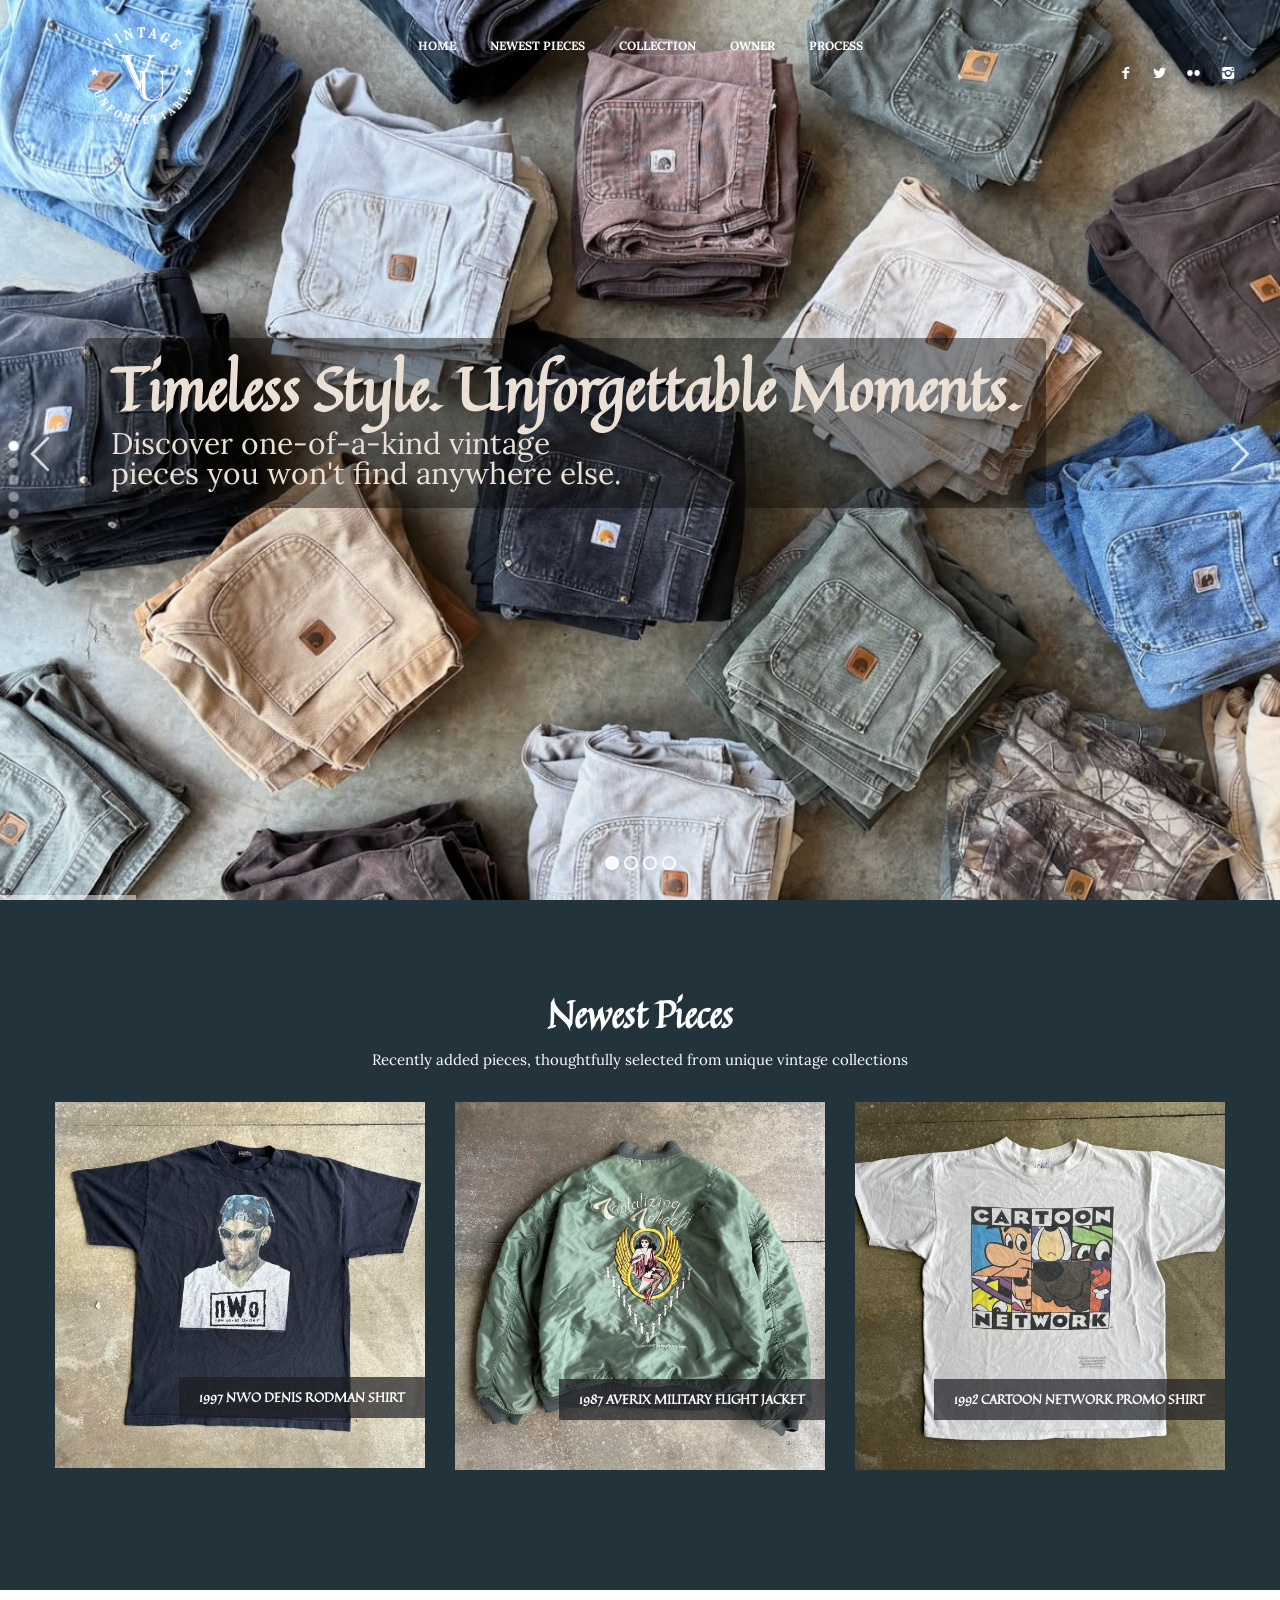
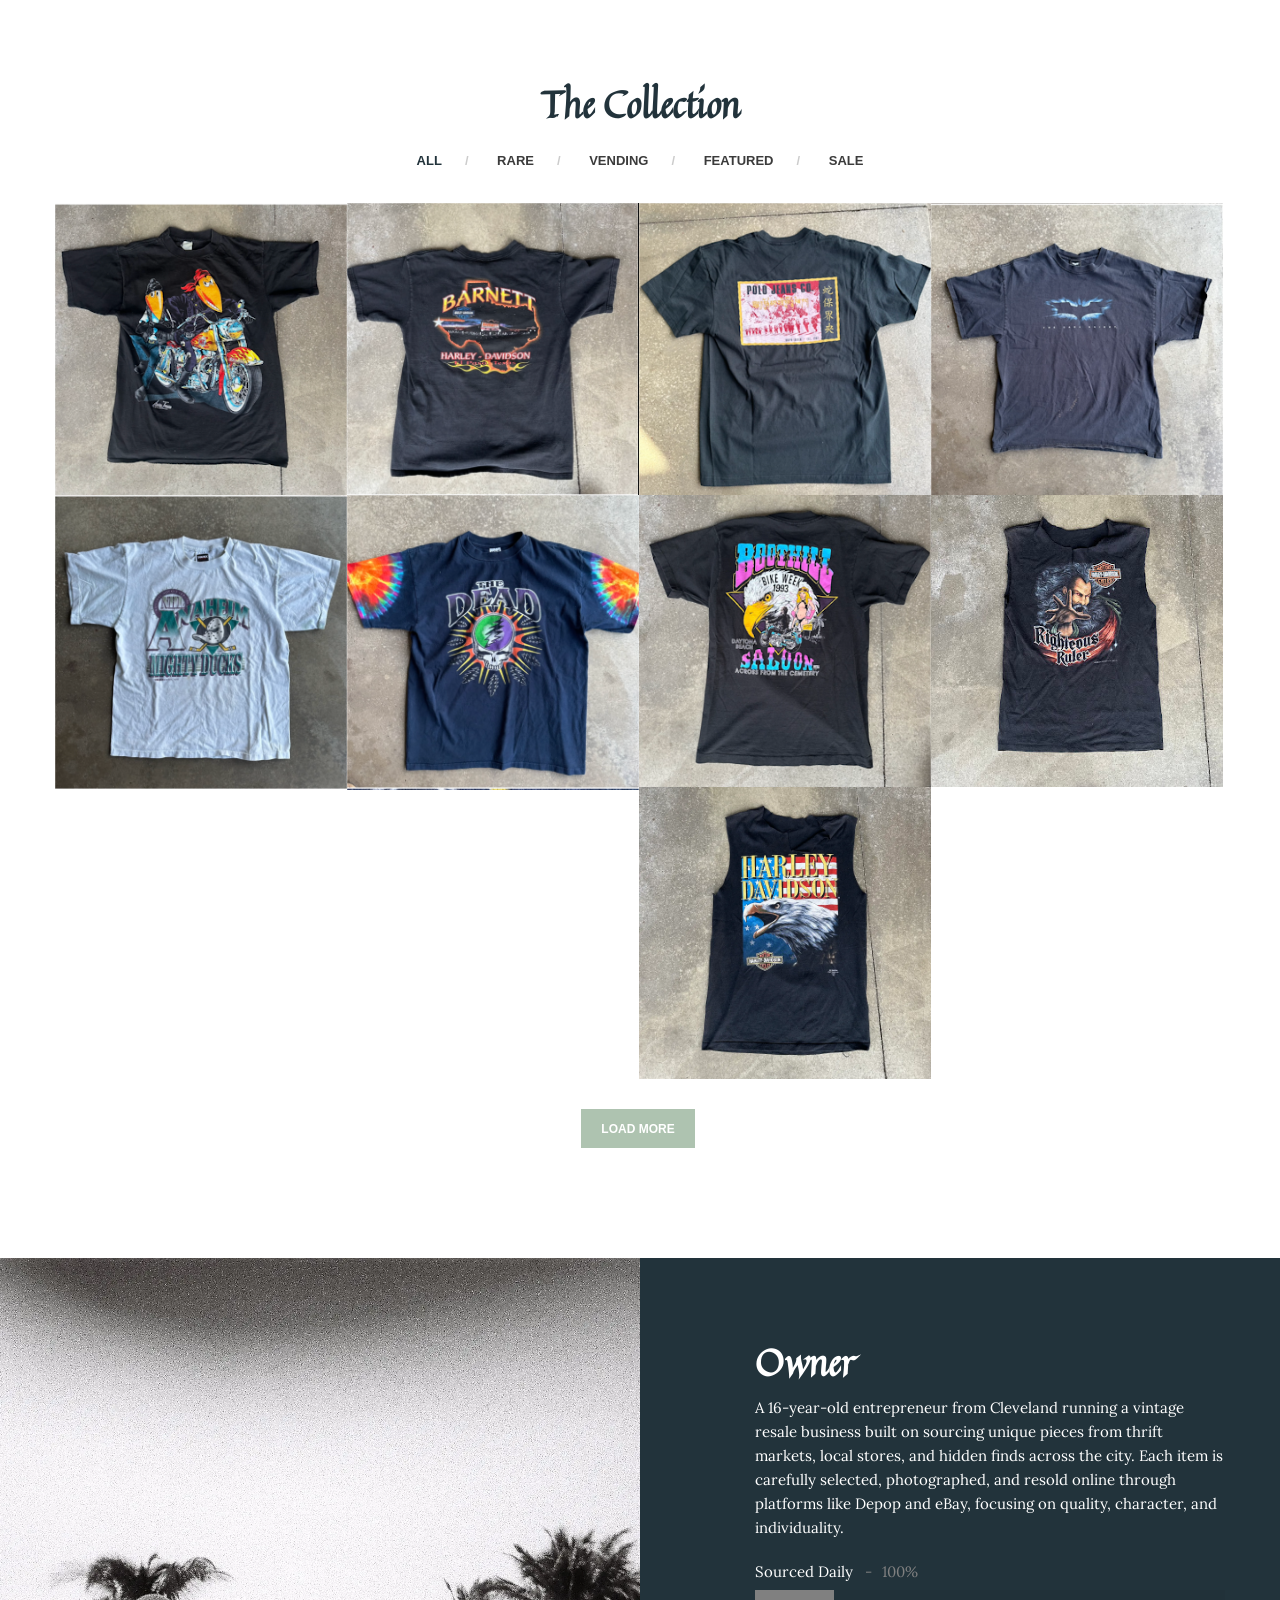
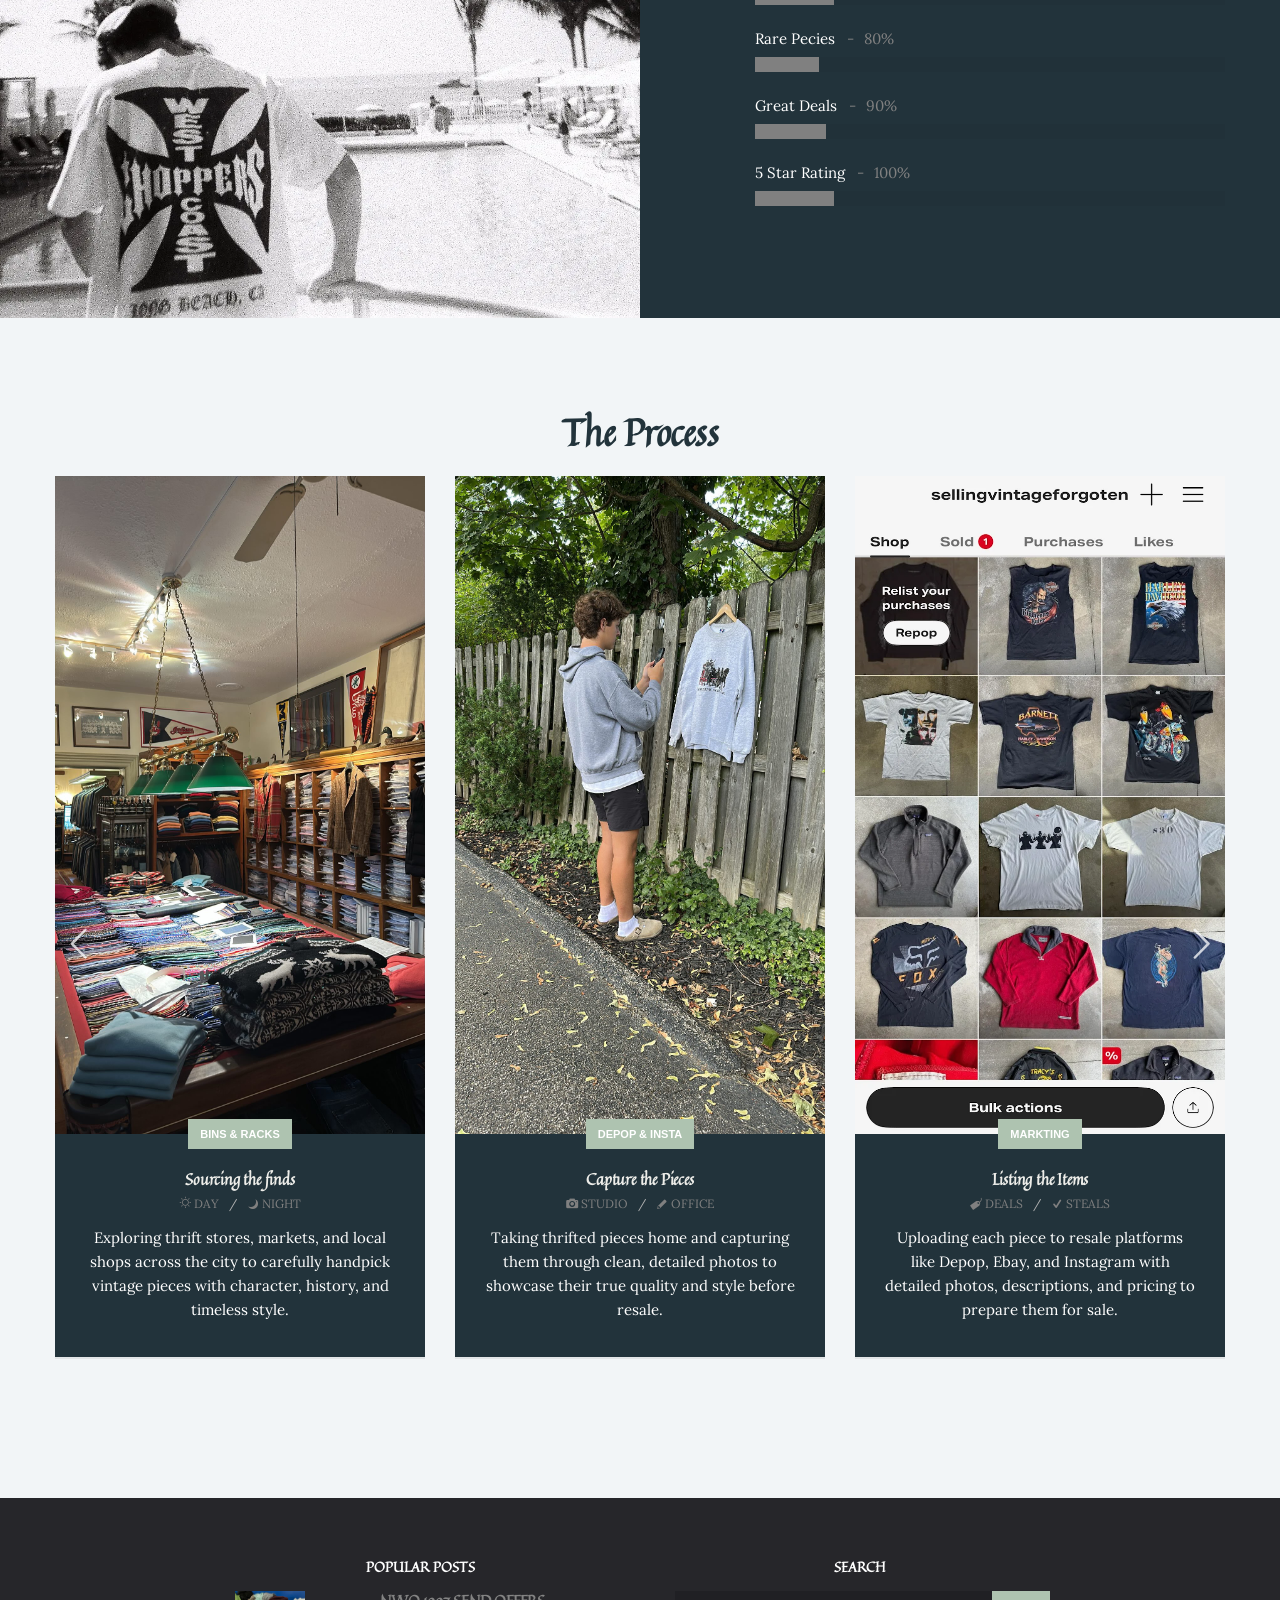
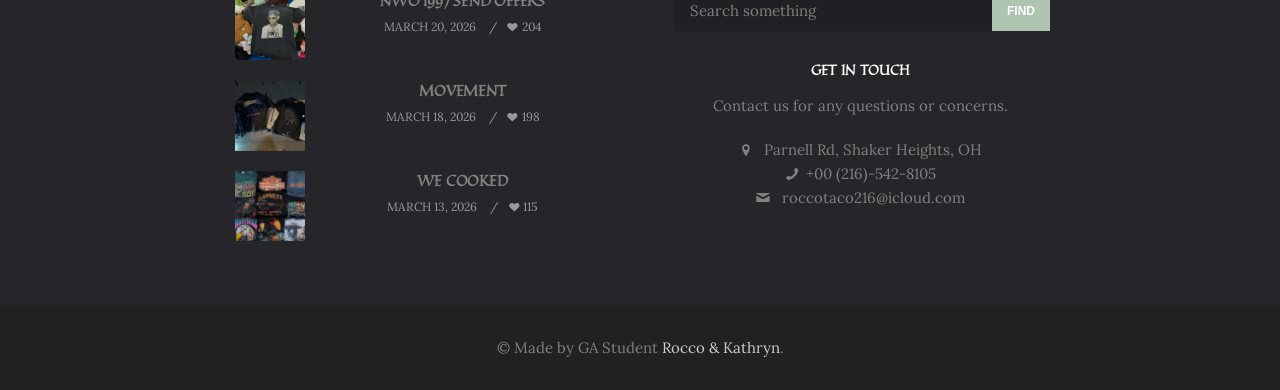
==== commit f52f81d4: "3w2ref3r 453eyg4t" ====
--- a/index.html
+++ b/index.html
@@ -34,7 +34,8 @@
     <nav class="navbar">
       <div class="navbar-header">
         <div class="basic-wrapper">
-          <div class="navbar-brand"> <a href="#"><img src="img/logo 2.png"></a>
+          <div class="navbar-brand"> <a href="#"><img src="img/logo 2.png
+            "></a>
           </div>
           <a class="btn responsive-menu" data-toggle="collapse" data-target=".navbar-collapse"><i></i></a>
         </div>
--- a/style/css/custom.css
+++ b/style/css/custom.css
@@ -8,6 +8,8 @@
 5e503f Stone Brown
 2f6690 Baltic Blue
 edede9 Parchment
+8da9c4 Powder blue
+aec3b0
 */
 
 
@@ -28,7 +30,6 @@
     font-family: "Quintessential", serif !important;
 }
 
-/**** FONTS ****/
 body,
 p,
 div {
@@ -47,9 +48,10 @@
     color: #22333b;
 }
 
-html,
-body {
-    background-color: #eae0d5 !important;
+.section-title {
+	font-size: 37px;
+	line-height: 28px;
+	margin-bottom: 20px;
 }
 
 /**** NAV ****/
@@ -73,14 +75,32 @@
 .navbar .nav>li>a:hover {
     color: #2f6690 !important;
 }
+
 .navbar.fixed ul.nav.navbar-nav {
     margin-top: 37px;
 }
 
 /**** COLORS  ****/
-.revolution .tp-caption {
-    color: #0a0908;
-    text-shadow: 1px 2px 3px white;
+html,
+body {
+    background-color: #eae0d5 !important;
+}
+
+.btn:hover, .btn:focus, .btn:active, .btn.active {
+  background: #8da9c4;
+}
+
+.category.cat9 span a:hover {
+    background: #8da9c4;
+}
+.category.cat12 span a:hover {
+    background: #8da9c4;
+}
+.category.cat5 span a:hover {
+    background: #8da9c4;
+}
+.category.cat6 span a:hover {
+    background: #8da9c4;
 }
 
 .bg-white {
@@ -92,7 +112,8 @@
     color: white !important;
 }
 
-.bg-jetblack p, .bg-jetblack h3 {
+.bg-jetblack p,
+.bg-jetblack h3 {
     color: white !important;
 
 }
@@ -109,40 +130,72 @@
 /***** HERO ******/
 /***** HERO ******/
 
-.hero-caption-wrap {
-    display: inline-block;
-    background: rgba(10, 9, 8, 0.45);
-    padding: 18px 26px;
+.tp-caption.hero-text {
+    background: rgba(10, 9, 8, 0.45) !important;
+    padding: 20px 26px !important;
     border-radius: 6px;
 }
 
+.tp-caption.hero-text h1,
+.tp-caption.hero-text .large,
+.tp-caption.hero-text .medium {
+    color: #eae0d5 !important;
+    text-shadow: none;
+    display: block;
+    margin: 0;
+    font-size: 4em;
+    line-height: 1em;
+}
+
+.tp-caption.hero-text .medium {
+    margin-top: 10px;
+    font-size: 2em;
+}
+
+.revolution .tp-caption:not(.hero-text) {
+    color: #0a0908;
+    text-shadow: 1px 2px 3px white;
+}
+
 /**** SLIDER ****/
 
 .owl-item .box {
-  background-color: #22333b;
-}
+    background-color: #22333b;
+}
+
 .owl-item .box p {
-    color: white;  
-}
+    color: white;
+}
+
 .owl-item .box .meta span {
     color: gray;
 }
+
 .owl-item .box h4 {
-    color:  #edede9 !important;
+    color: #edede9 !important;
 }
 
 .category.cat9 span a {
     background: #aec3b0;
 }
+
 .category.cat12 span a {
     background: #aec3b0;
 }
+
 .category.cat6 span a {
     background: #aec3b0;
 }
+
 .category.cat5 span a {
-       background: #aec3b0;
-}
+    background: #aec3b0;
+}
+
+.carousel.blog .owl-nav {
+    /** FIX THE VERTICIAL SPACING */
+    top: 50%;
+}
+
 /**** FOOTER ****/
 footer p,
 footer div {
@@ -168,4 +221,7 @@
     color: white;
 }
 
-
+.btn, .vanilla-form label.custom-select span {
+    background: #aec3b0
+}
+
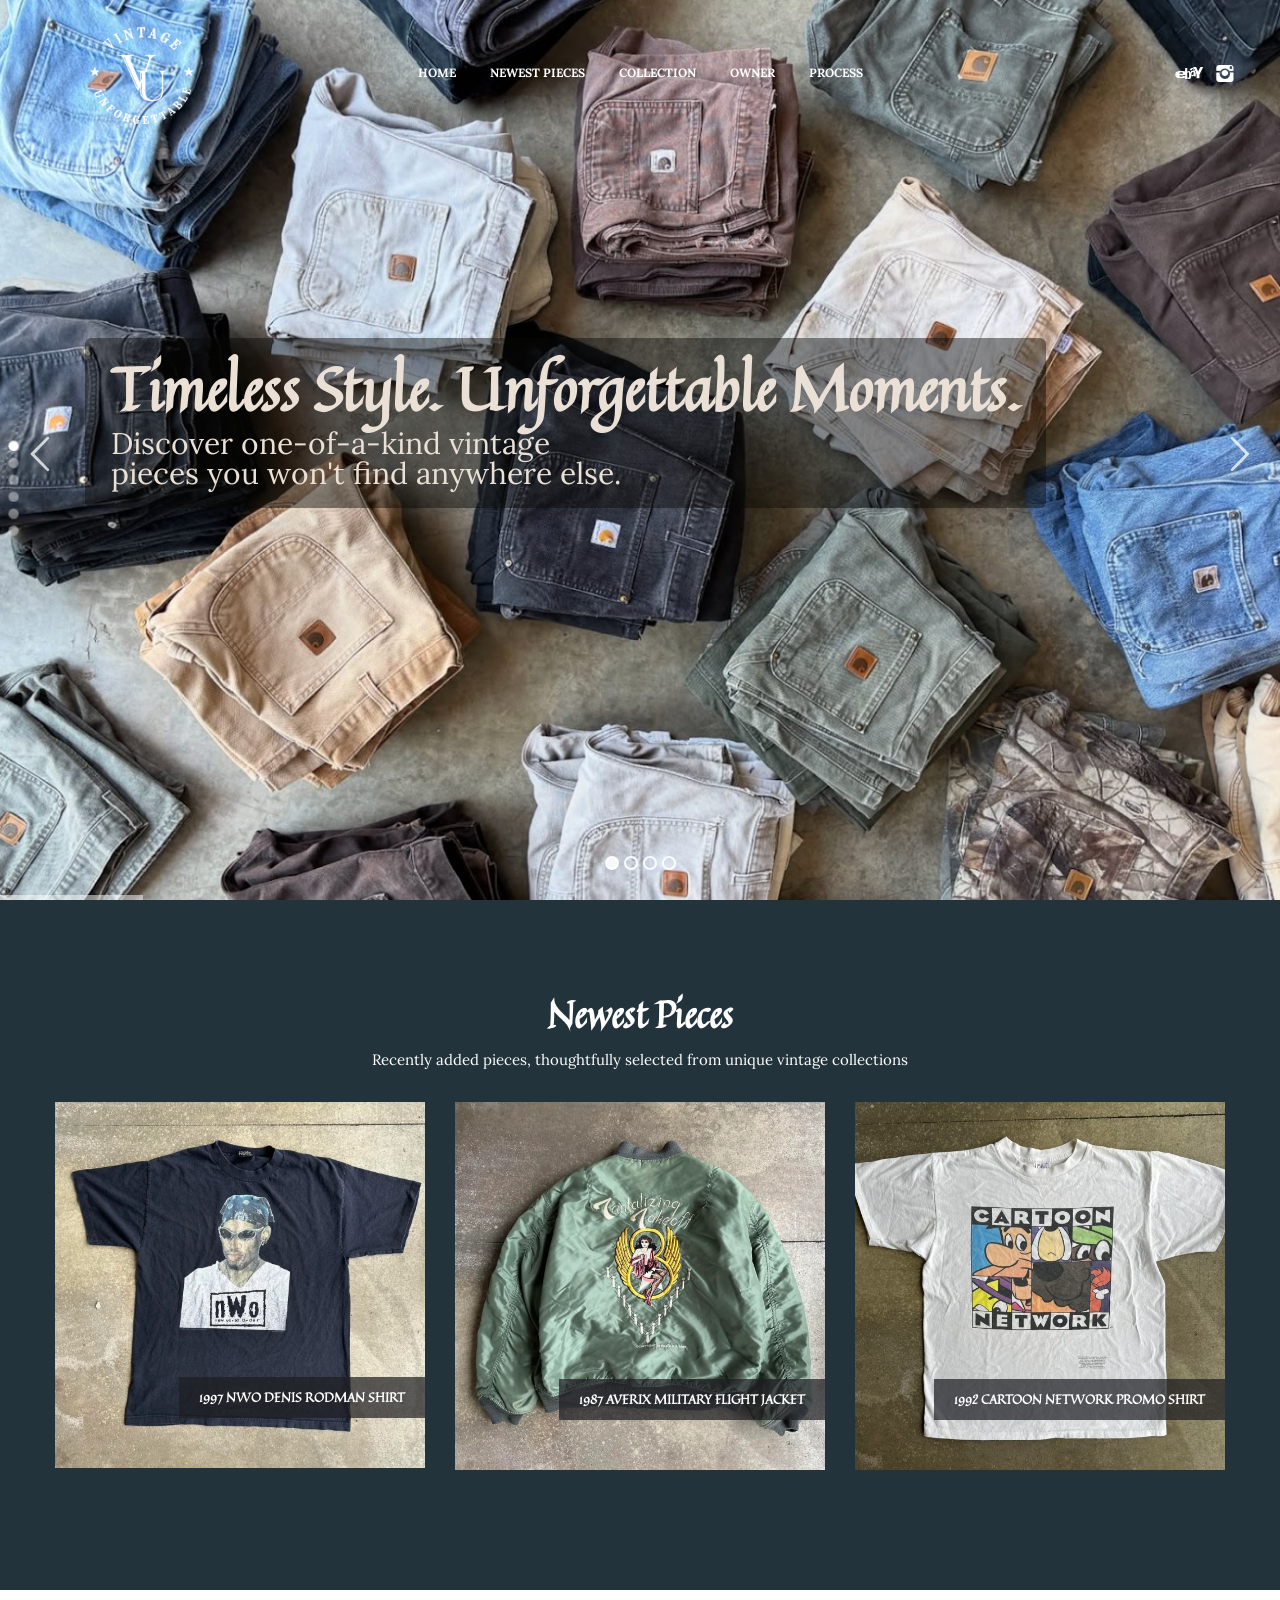
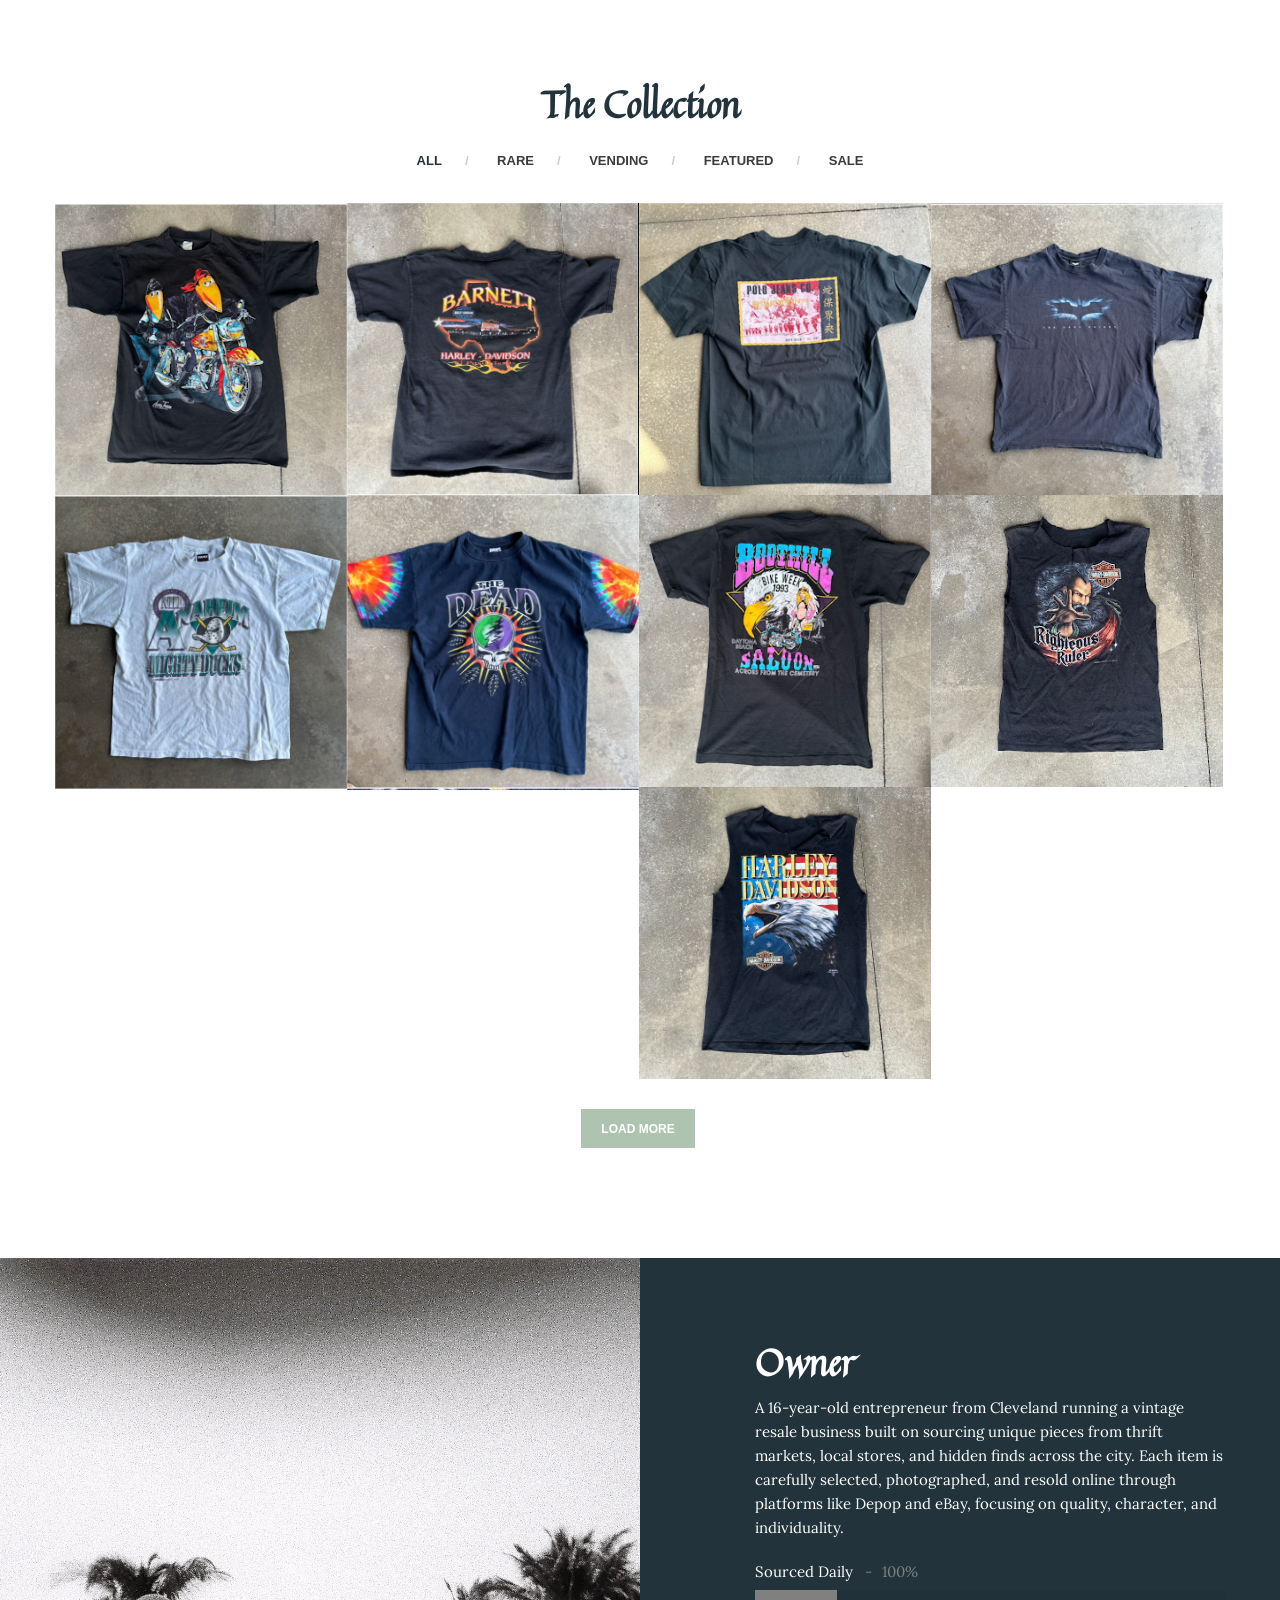
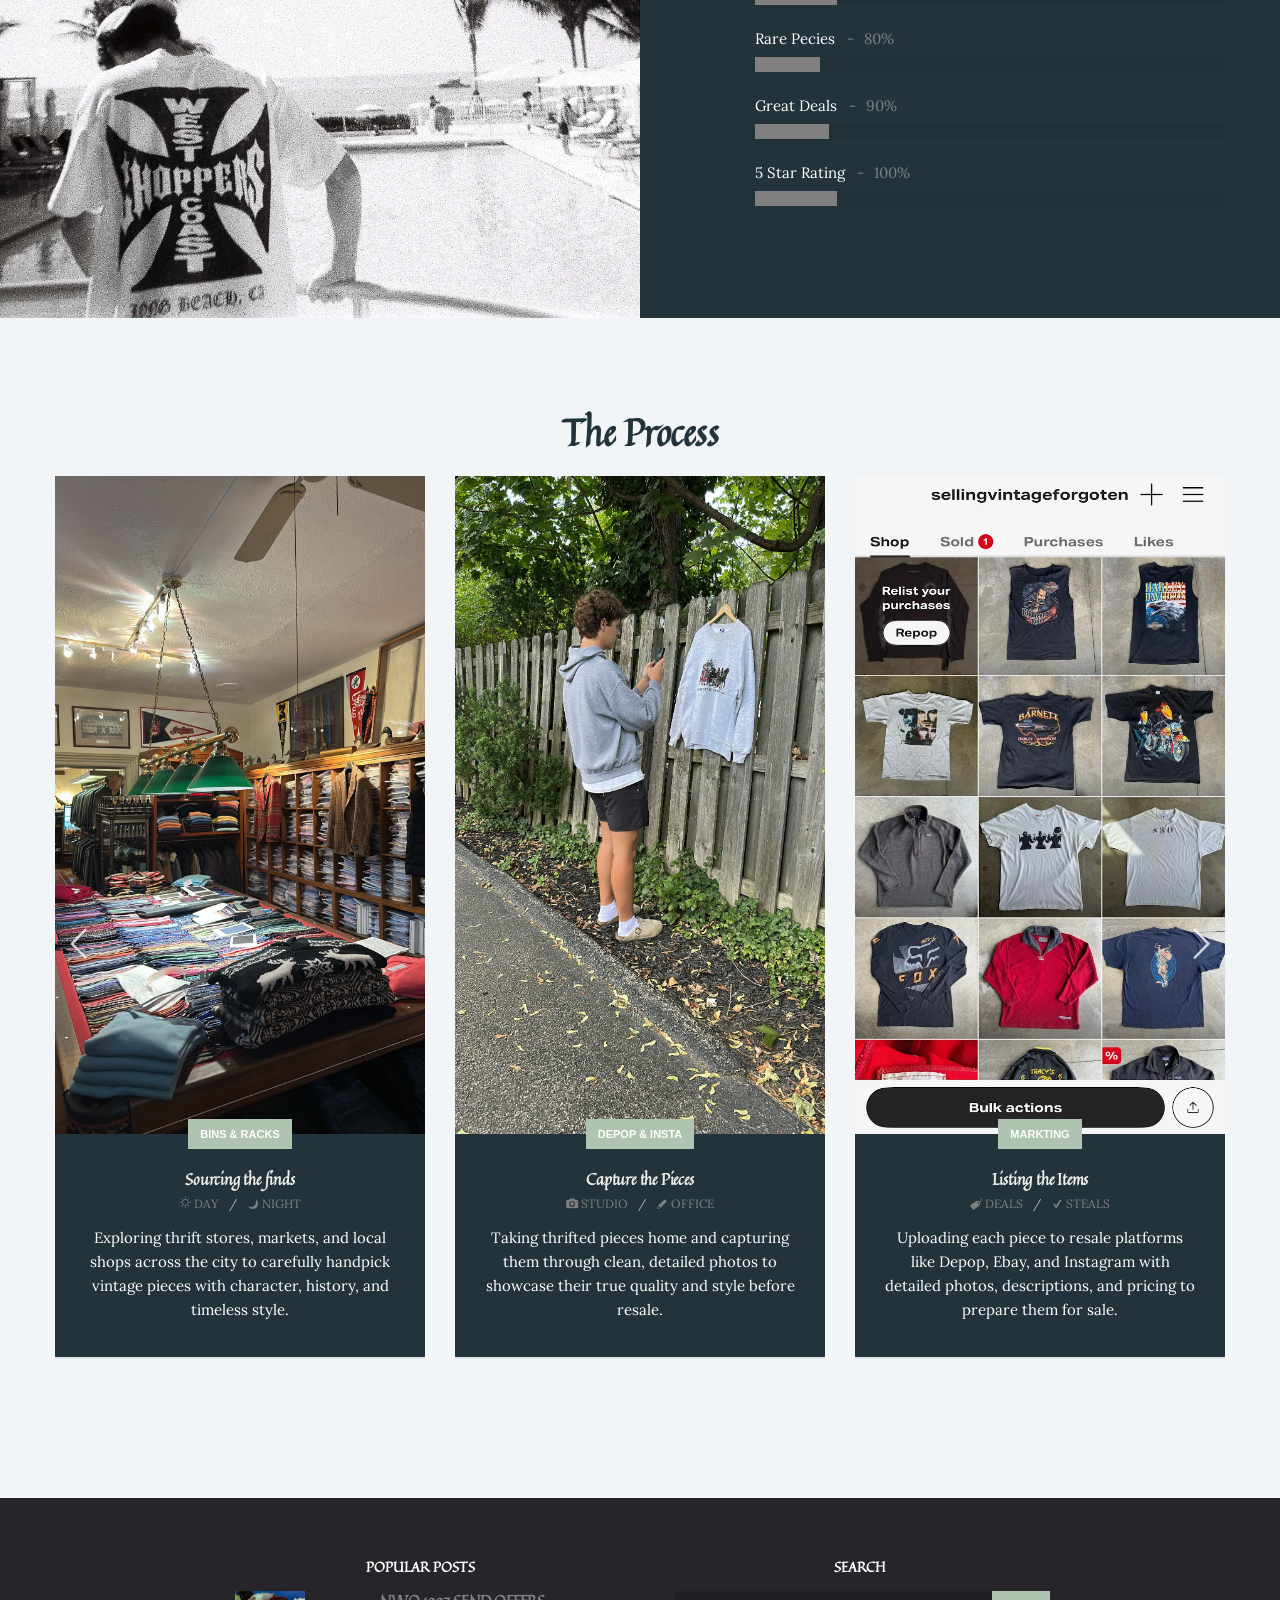
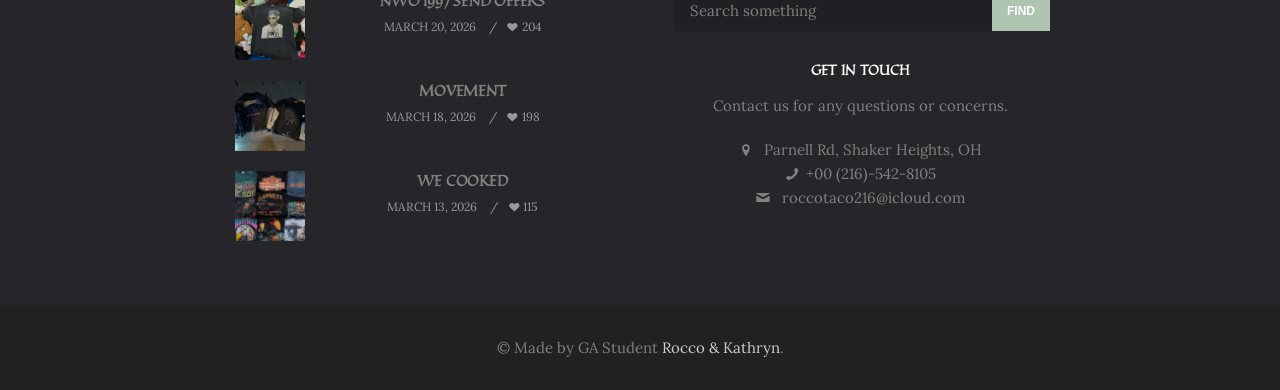
==== commit 810e4e1b: "hfgff dxgh" ====
--- a/index.html
+++ b/index.html
@@ -26,7 +26,7 @@
 <body>
   <div id="preloader">
     <div class="textload">Loading</div>
-    <div id="status">
+    <div id="stathttps://trello.com/c/qSr33VKz/44-edit-titles-to-be-largerhttps://trello.com/c/qSr33VKz/44-edit-titles-to-be-larger
       <div class="spinner"></div>
     </div>
   </div>
@@ -57,10 +57,8 @@
       <!-- /.navbar-collapse -->
       <div class="social-wrapper">
         <ul class="social naked">
-          <li><a href="#"><i class="icon-s-facebook"></i></a></li>
-          <li><a href="#"><i class="icon-s-twitter"></i></a></li>
-          <li><a href="#"><i class="icon-s-flickr"></i></a></li>
-          <li><a href="#"><i class="icon-s-instagram"></i></a></li>
+          <li><a href="https://www.ebay.com/?msockid=3c346df127566dbf37027b1126dd6c84" target="_blank"><i class="icon-s-ebay"></i></a></li>
+          <li><a href="https://www.instagram.com/vtgunforgettable/" target="_blank"><i class="icon-s-instagram"></i></a></li>
         </ul>
         <!-- /.social -->
       </div>
--- a/style/css/custom.css
+++ b/style/css/custom.css
@@ -76,9 +76,23 @@
     color: #2f6690 !important;
 }
 
+.navbar .navbar-nav {
+  margin-top: 27px;
+}
+
 .navbar.fixed ul.nav.navbar-nav {
     margin-top: 37px;
 }
+
+
+
+.social-wrapper i {
+  font-size: 20px !important;
+}
+.social-wrapper i:hover {
+  color: #8da9c4 !important;
+}
+
 
 /**** COLORS  ****/
 html,
